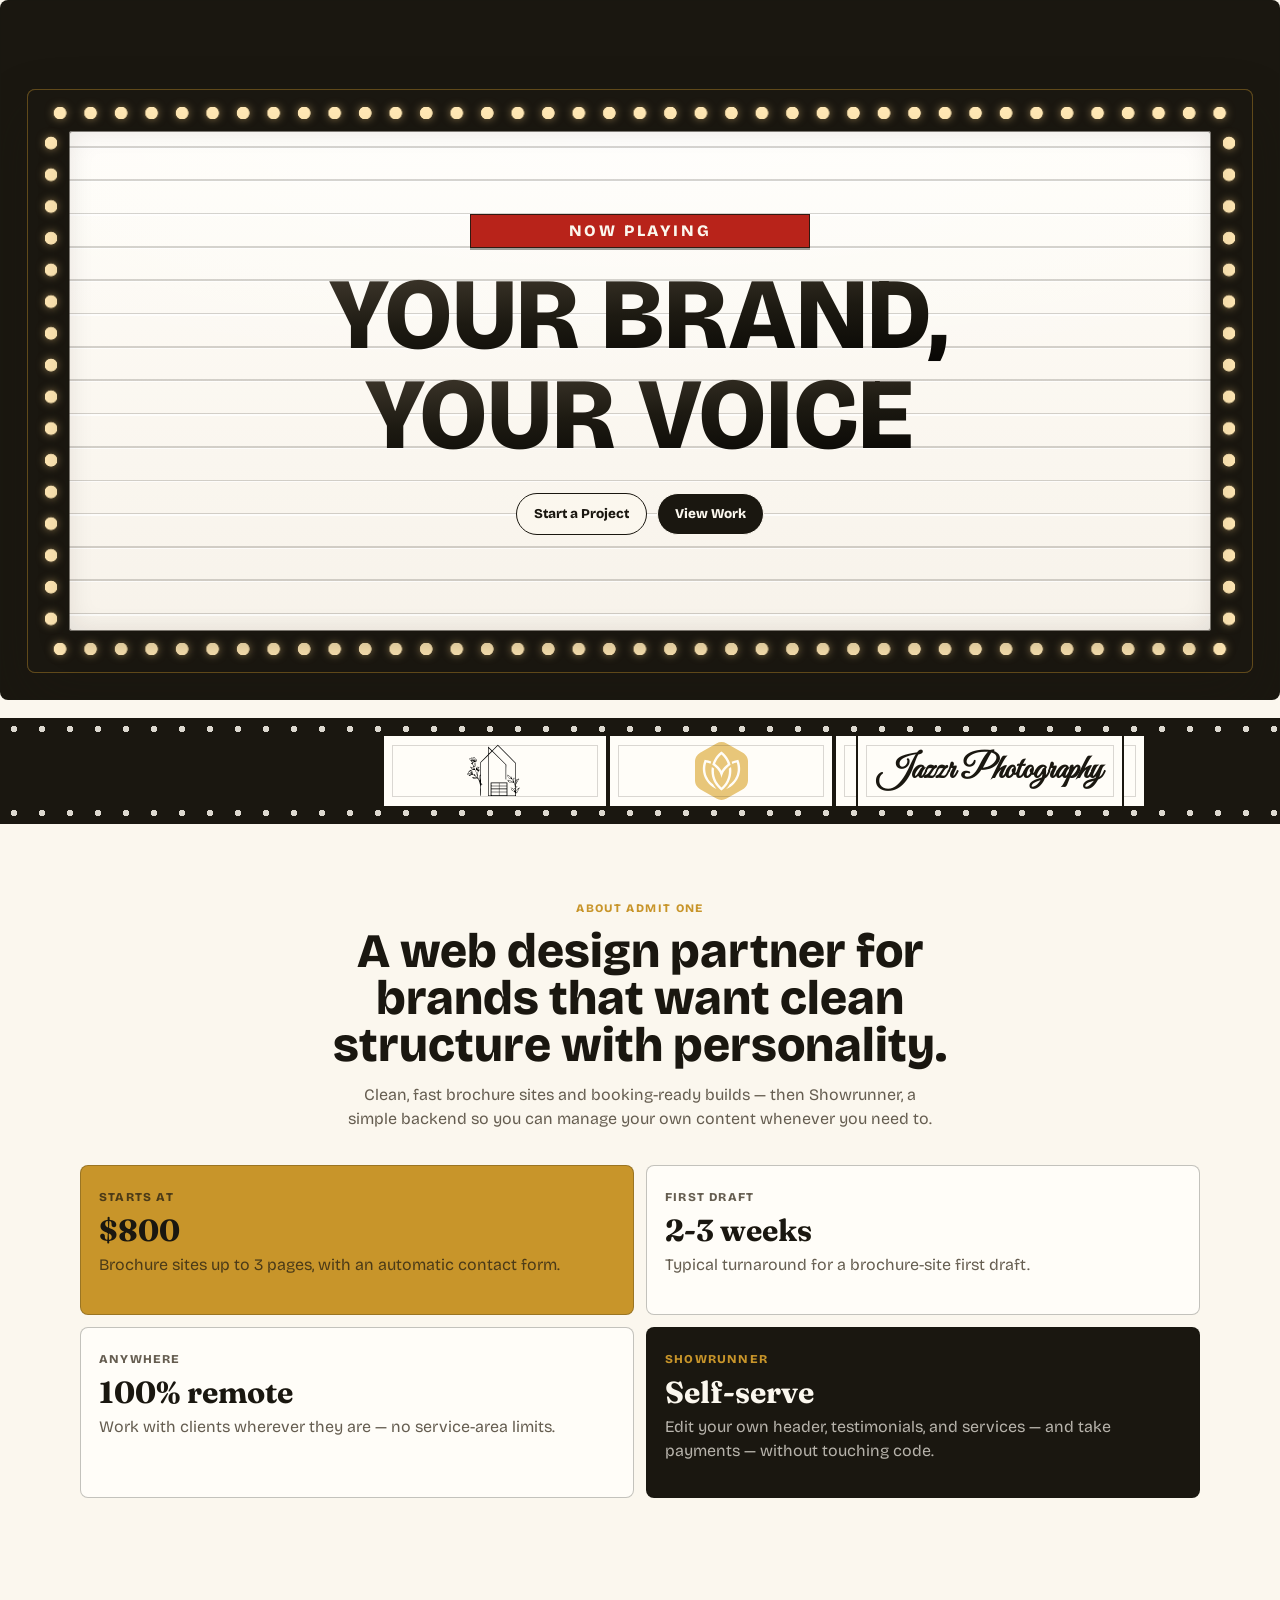
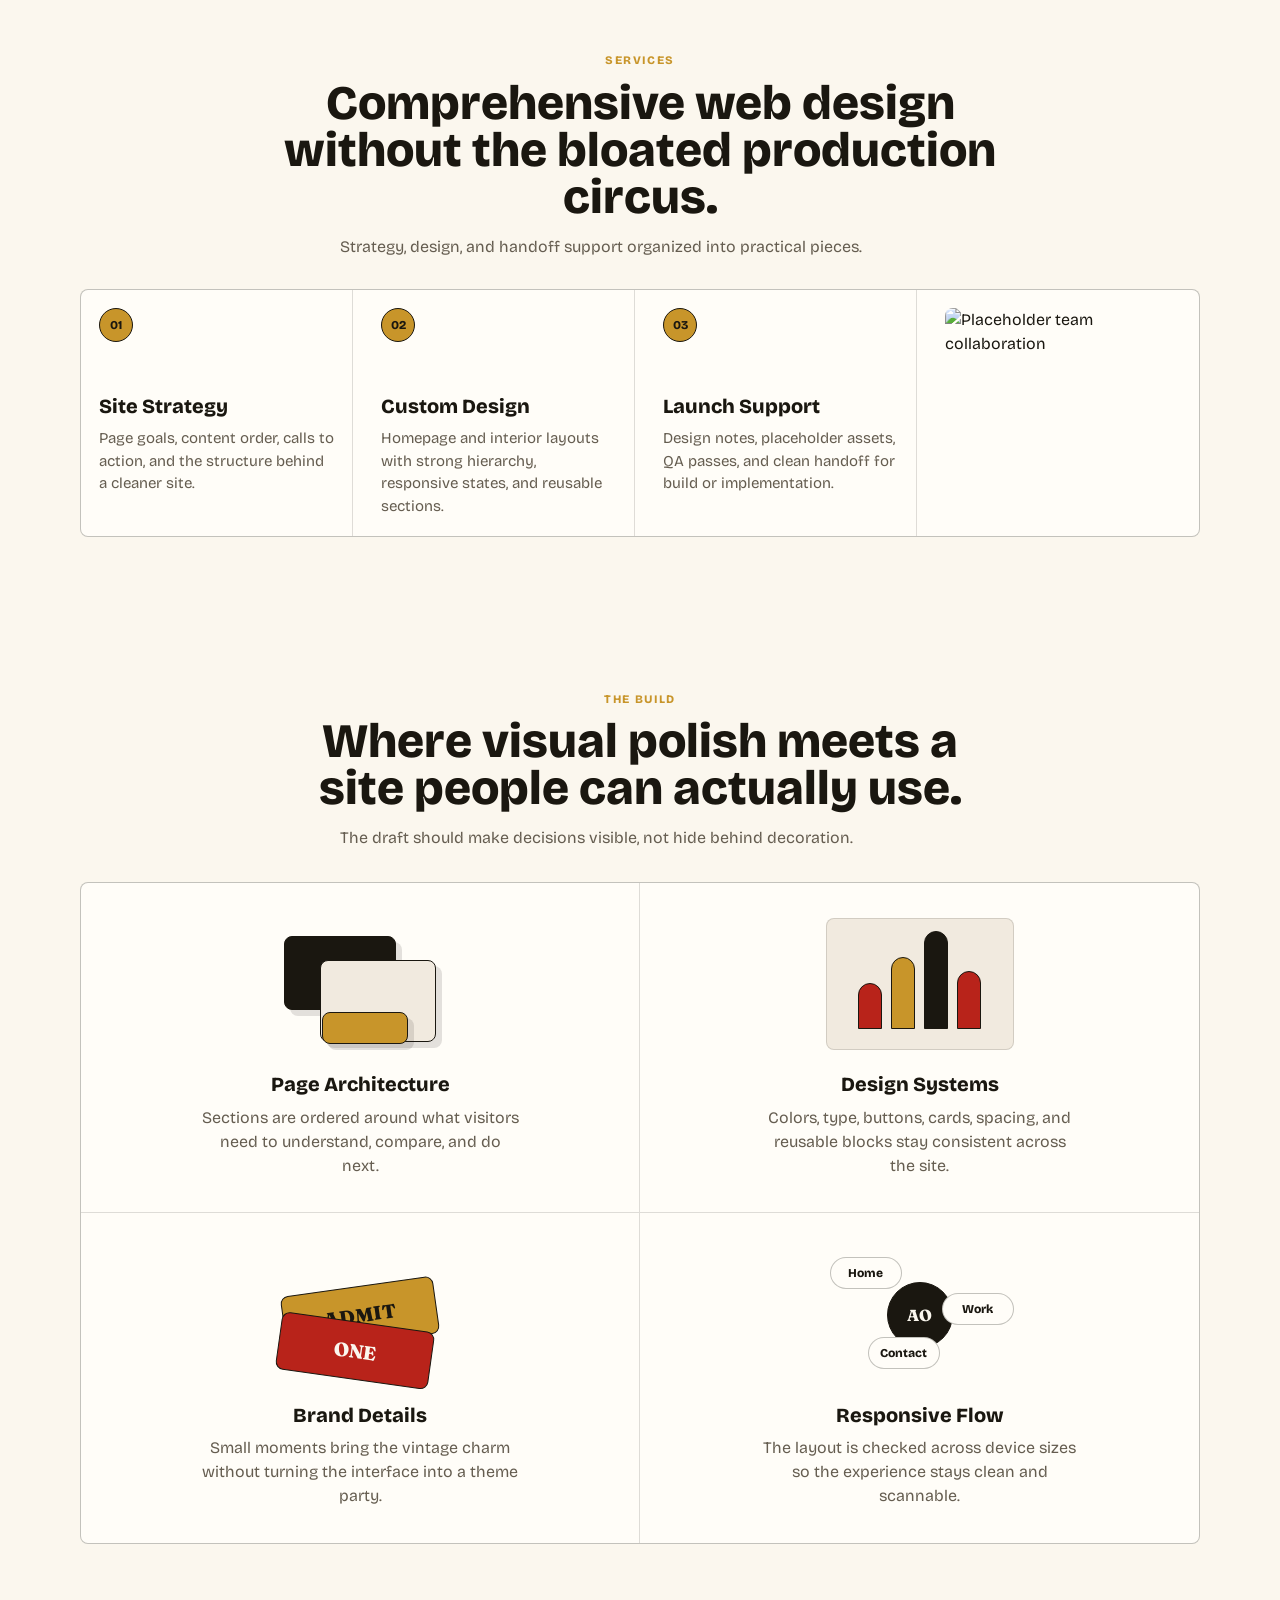
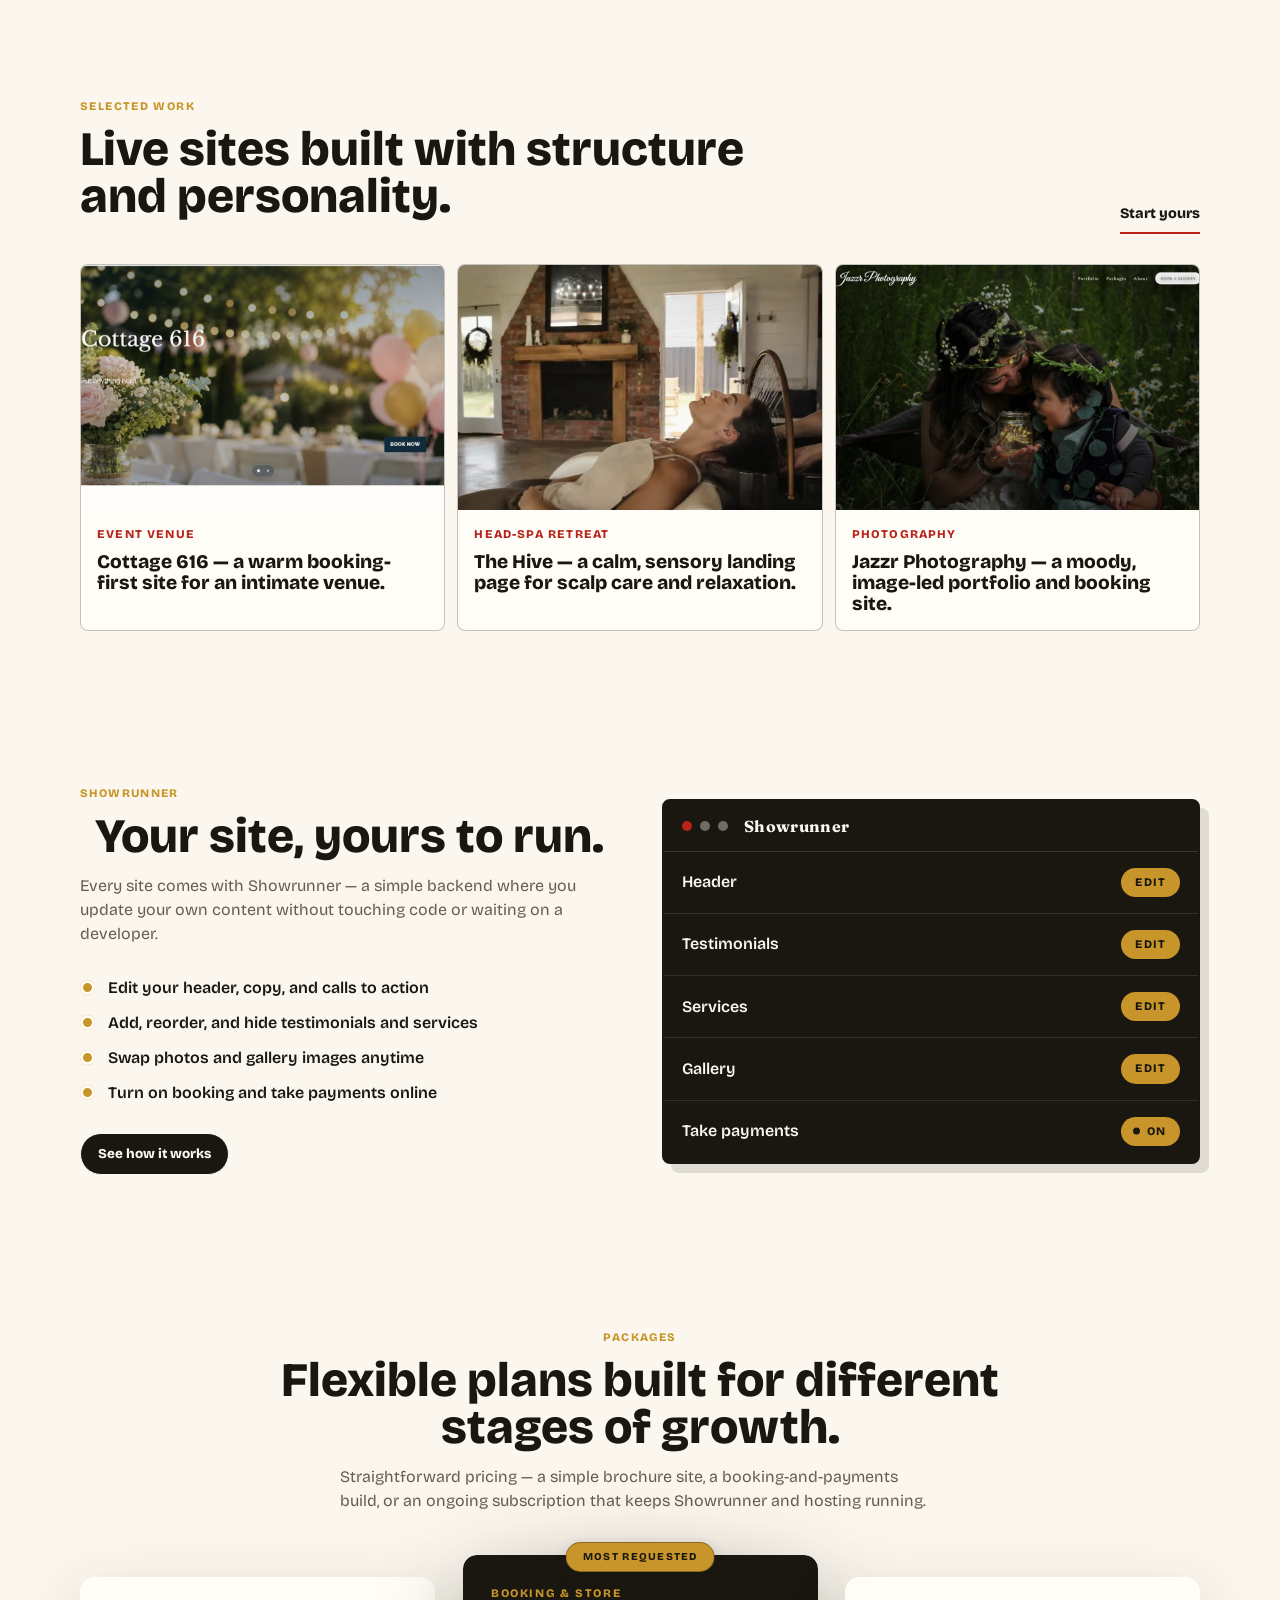
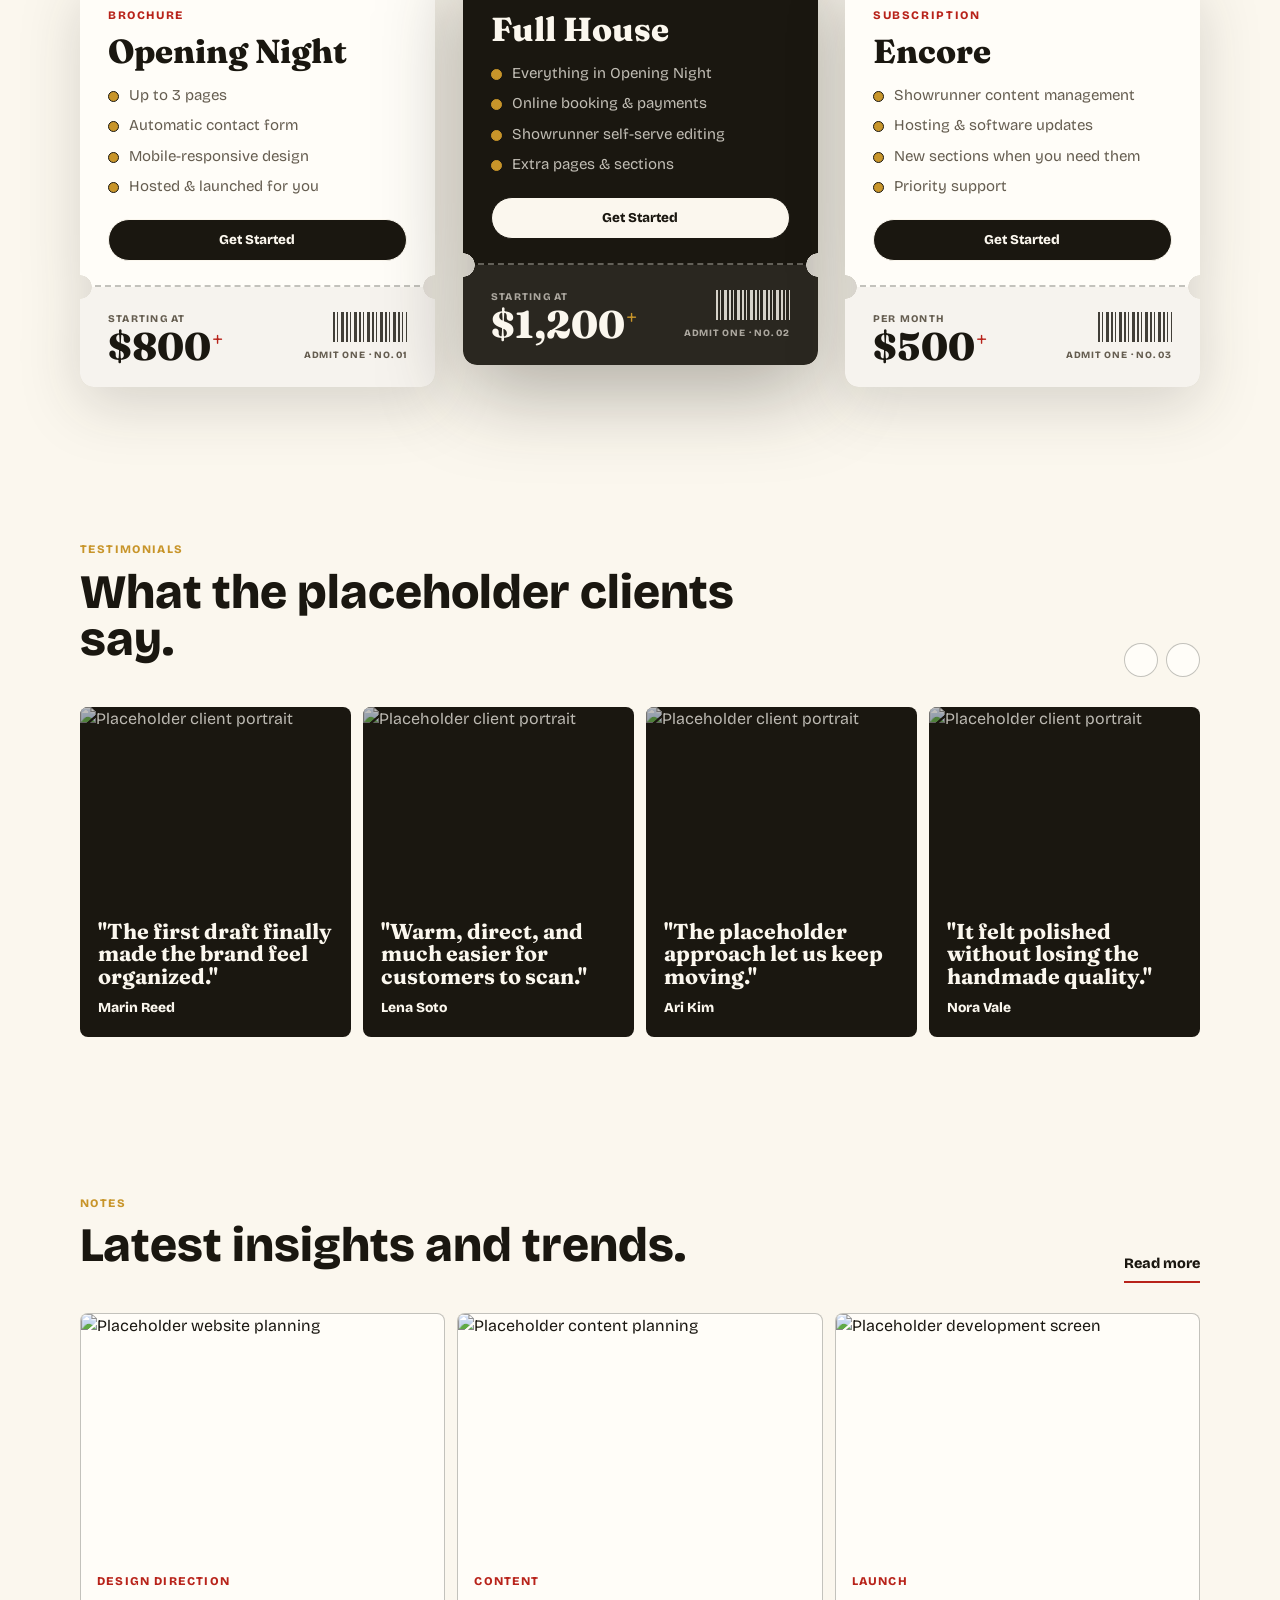
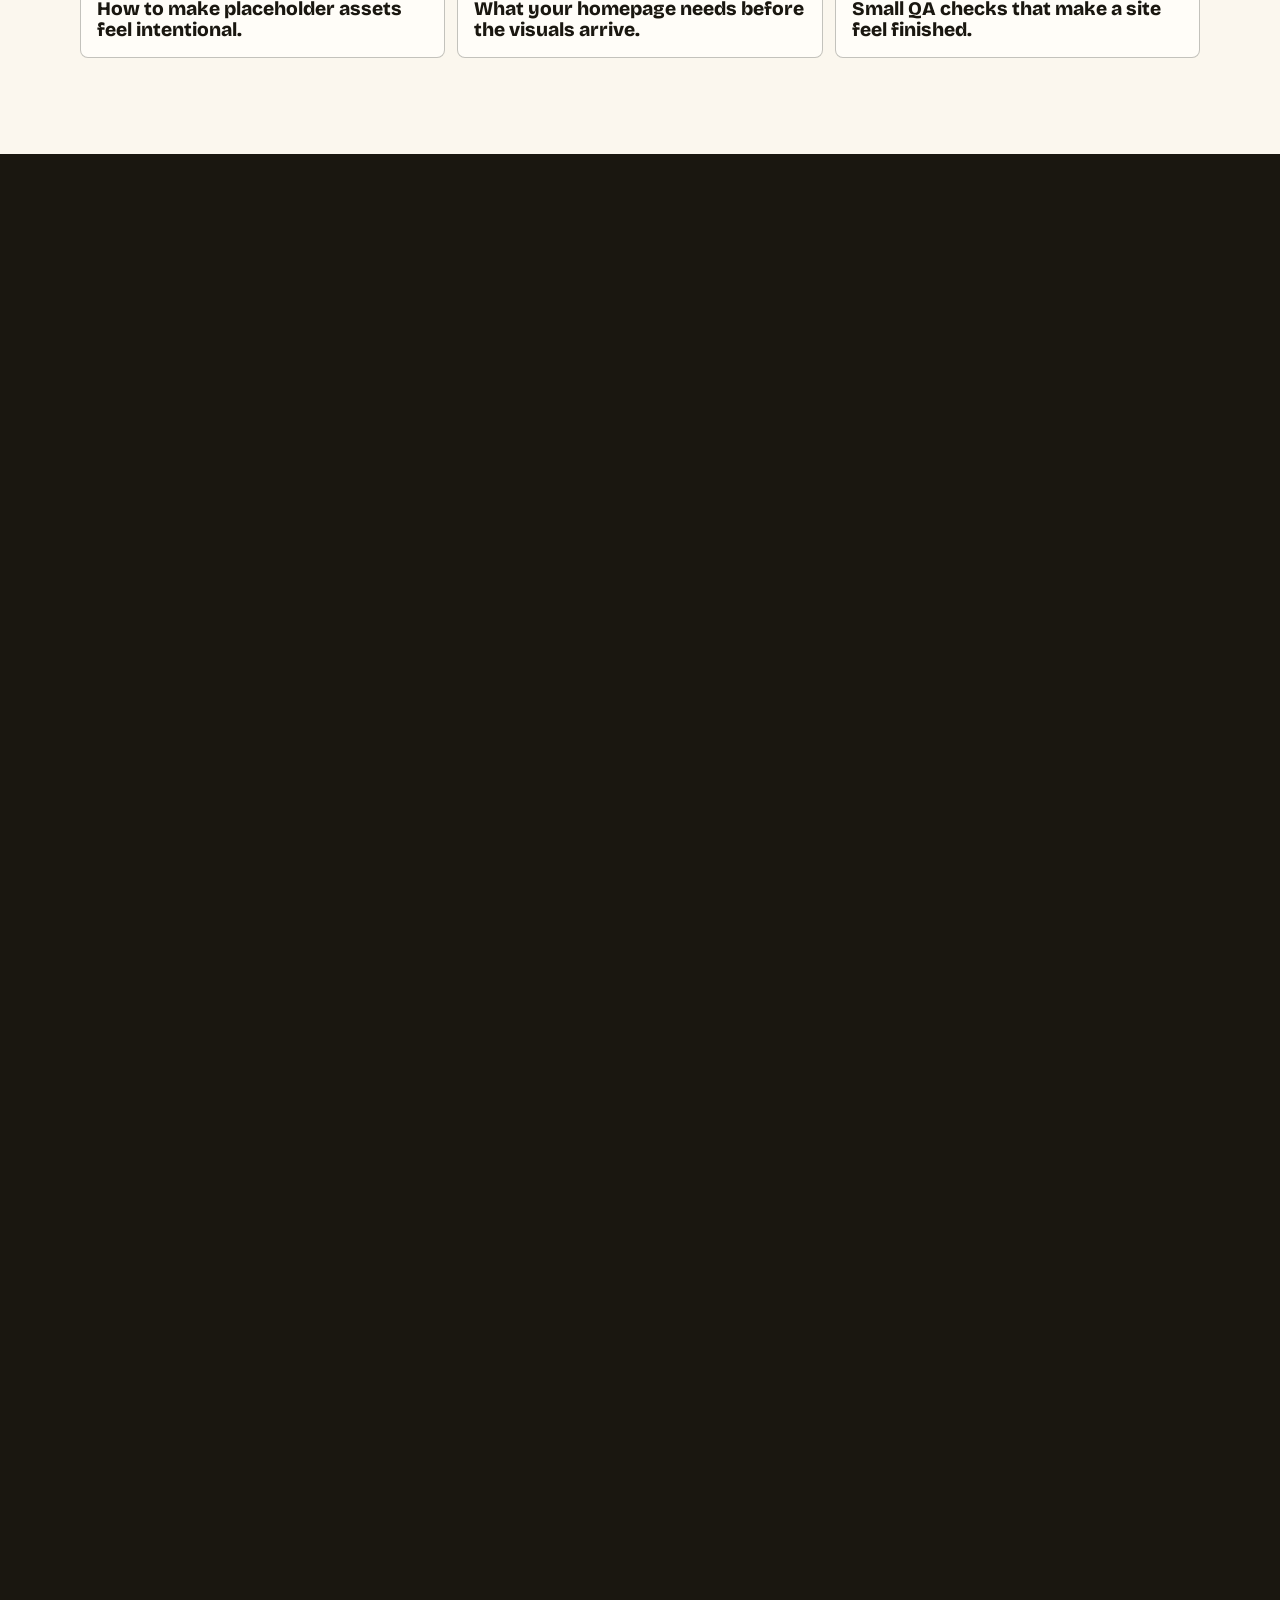
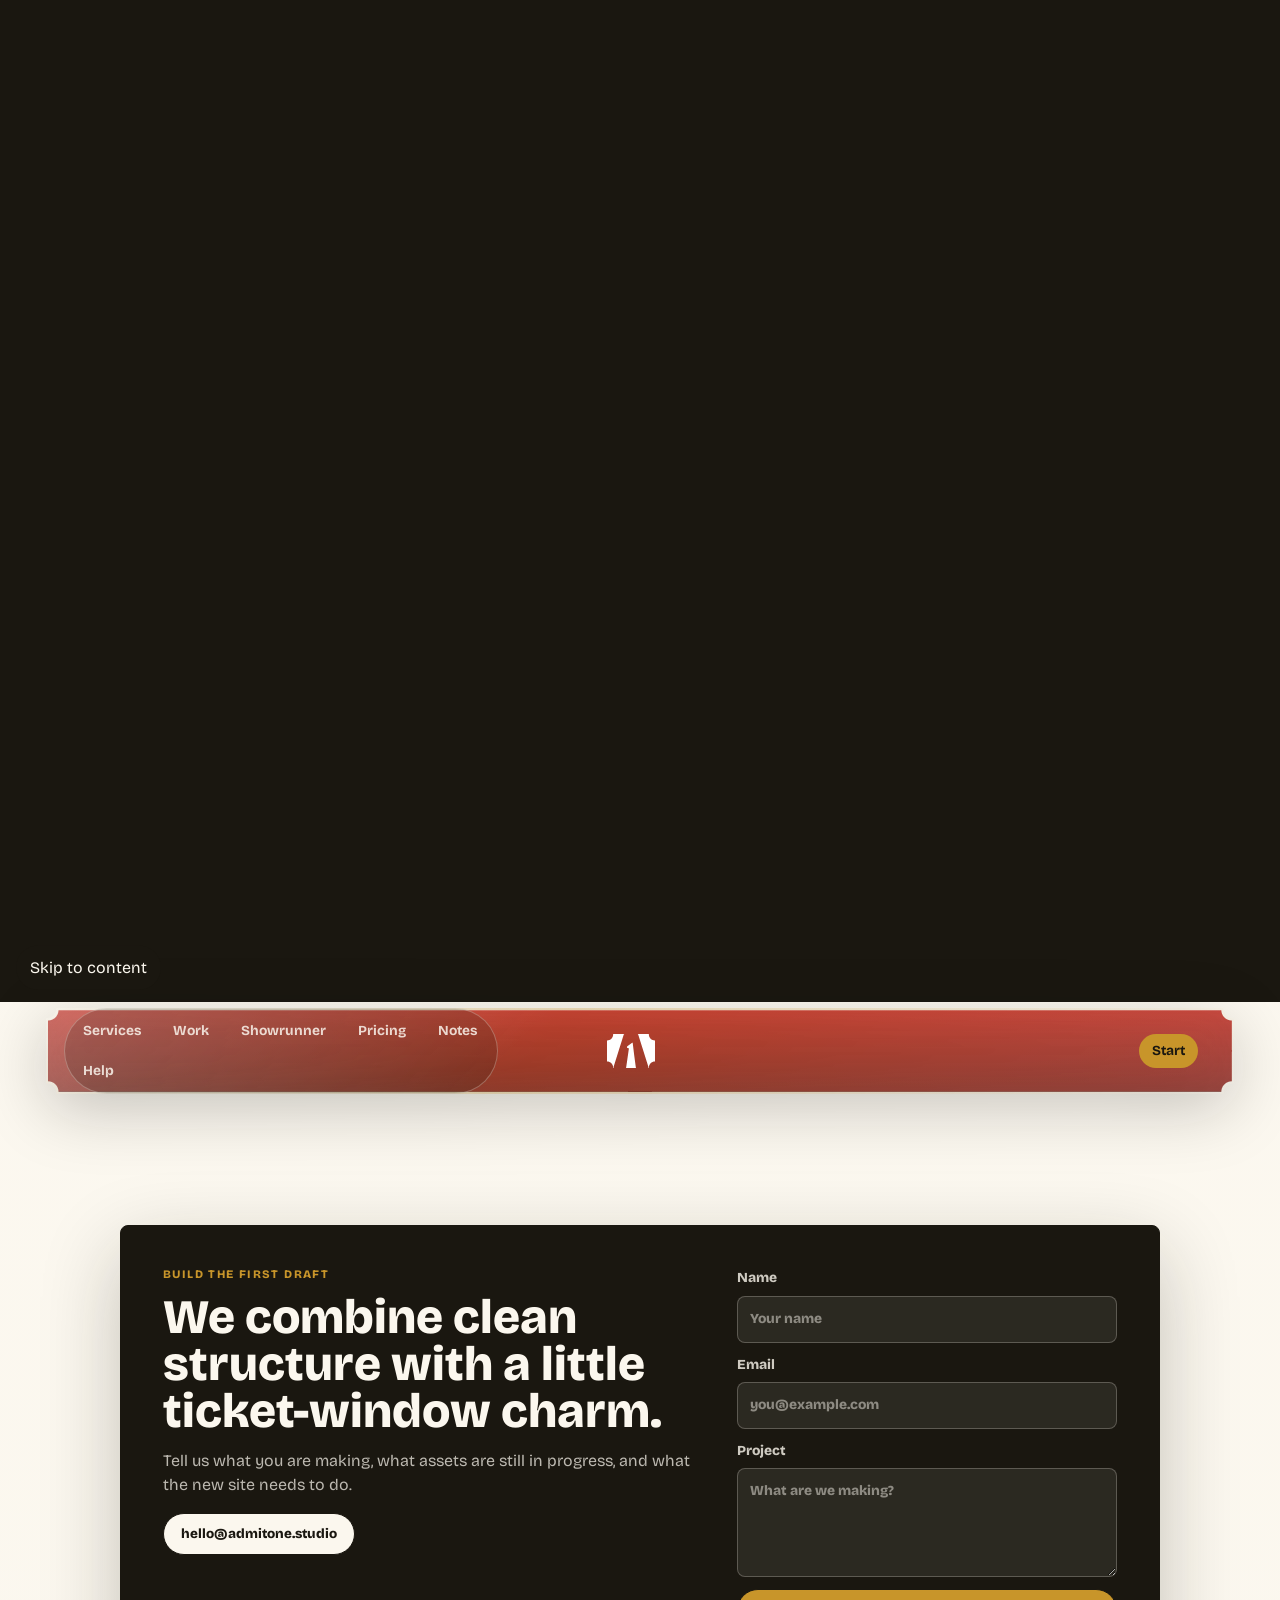
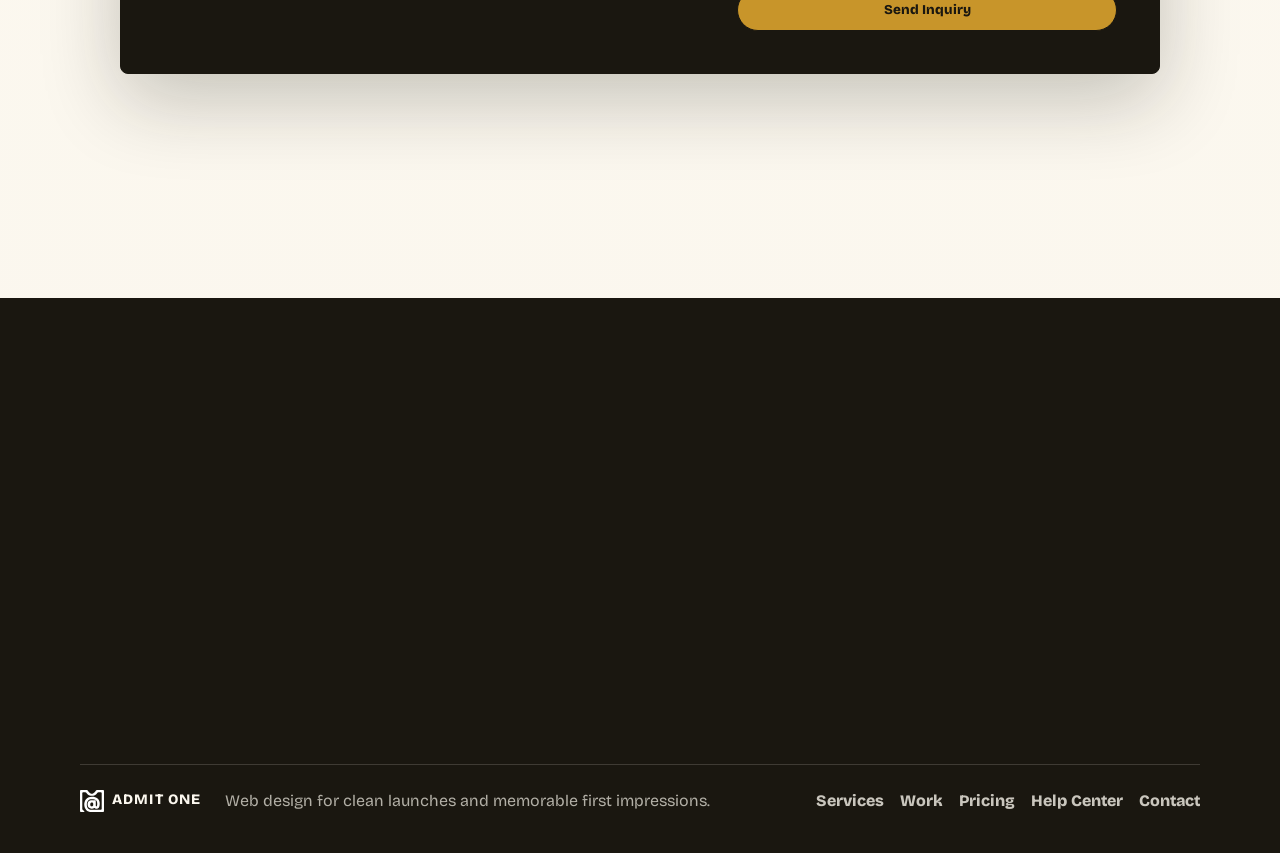
==== index.html @ b8c0029b "Replace placeholders with real client content and pricing - Film strip: swap 8 fake names for a stat" ====
<!doctype html>
<html lang="en">
  <head>
    <meta charset="utf-8" />
    <meta name="viewport" content="width=device-width, initial-scale=1" />
    <title>Admit One | Web Design Studio</title>
    <meta
      name="description"
      content="Admit One designs clean, modern websites with useful structure and a little vintage charm."
    />
    <link rel="icon" href="assets/logos/favicon.svg" type="image/svg+xml" />
    <link rel="preconnect" href="https://fonts.googleapis.com" />
    <link rel="preconnect" href="https://fonts.gstatic.com" crossorigin />
    <link
      href="https://fonts.googleapis.com/css2?family=Bricolage+Grotesque:opsz,wght@12..96,400..800&family=Fraunces:opsz,wght@9..144,500..800&family=Great+Vibes&display=swap"
      rel="stylesheet"
    />
    <link rel="stylesheet" href="css/tokens.css?v=marquee-bulbs" />
    <link rel="stylesheet" href="css/base.css" />
    <link rel="stylesheet" href="css/header.css" />
    <link rel="stylesheet" href="css/hero.css" />
    <link rel="stylesheet" href="css/content.css" />
    <link rel="stylesheet" href="css/pricing.css" />
    <link rel="stylesheet" href="css/showtime.css" />
    <link rel="stylesheet" href="css/footer.css" />
  </head>
  <body>
    <a class="skip-link" href="#main">Skip to content</a>

    <main id="main">
      <section class="hero-shell" id="top">
        <div class="hero-panel">
          <header class="site-header">
            <nav class="nav" aria-label="Primary navigation">
              <div class="nav-spacer" aria-hidden="true"></div>

              <a class="brand" href="#top" aria-label="Admit One home">
                <span class="brand-full">
                  <img src="assets/logos/logo-wordmark.svg" alt="" aria-hidden="true" />
                </span>
                <span class="brand-compact">
                  <img src="assets/logos/logo-icon.svg" alt="" aria-hidden="true" />
                </span>
              </a>

              <button class="menu-toggle" type="button" aria-expanded="false" aria-controls="nav-links" aria-label="Menu">
                <span class="menu-mark" aria-hidden="true">
                  <span class="menu-line"></span>
                  <span class="menu-line"></span>
                  <span class="menu-line"></span>
                  <span class="menu-close-word">Close</span>
                </span>
              </button>

              <div class="nav-links" id="nav-links">
                <div class="nav-primary-links">
                  <a href="#services">Services</a>
                  <a href="#work">Work</a>
                  <a href="#showrunner">Showrunner</a>
                  <a href="#pricing">Pricing</a>
                  <a href="#notes">Notes</a>
                  <a href="resources.html">Help</a>
                </div>
                <a class="nav-cta" href="#contact">Start</a>
              </div>
            </nav>
          </header>

          <div class="hero-marquee" aria-label="Now playing: Your brand, your voice">
            <div class="marquee-sign">
              <p class="marquee-kicker">Now Playing</p>
              <h1 class="marquee-headline">
                <span class="marquee-line"><span class="marquee-line-text">Your Brand,</span></span>
                <span class="marquee-line"><span class="marquee-line-text">Your Voice</span></span>
              </h1>
              <div class="hero-actions">
                <a class="button button-light" href="#contact">Start a Project</a>
                <a class="button button-dark" href="#work">View Work</a>
              </div>
            </div>
          </div>
        </div>
      </section>

      <section class="logo-rail logo-rail-static" aria-label="Now showing: clients we've designed for">
        <div class="logo-rail-track">
          <div class="logo-rail-set">
            <span class="logo-cell">
              <img class="client-logo" src="assets/logos/clients/cottage616.svg" alt="Cottage 616" />
            </span>
            <span class="logo-cell">
              <img class="client-logo client-logo--hive" src="assets/logos/clients/the-hive.svg" alt="The Hive at Cottage 616" />
            </span>
            <span class="logo-cell logo-cell--script">
              <span class="client-wordmark">Jazzr Photography</span>
            </span>
          </div>
        </div>
      </section>

      <section class="section intro">
        <p class="eyebrow centered">About Admit One</p>
        <h2>A web design partner for brands that want clean structure with personality.</h2>
        <p class="intro-text">
          Clean, fast brochure sites and booking-ready builds &mdash; then Showrunner, a simple backend so you can manage your own content whenever you need to.
        </p>

        <div class="stat-grid">
          <article class="stat-card gold-stat">
            <span class="stat-label">Starts at</span>
            <strong>$800</strong>
            <p>Brochure sites up to 3 pages, with an automatic contact form.</p>
          </article>
          <article class="stat-card">
            <span class="stat-label">First draft</span>
            <strong>2-3 weeks</strong>
            <p>Typical turnaround for a brochure-site first draft.</p>
          </article>
          <article class="stat-card">
            <span class="stat-label">Anywhere</span>
            <strong>100% remote</strong>
            <p>Work with clients wherever they are &mdash; no service-area limits.</p>
          </article>
          <article class="stat-card dark-stat">
            <span class="stat-label">Showrunner</span>
            <strong>Self-serve</strong>
            <p>Edit your own header, testimonials, and services &mdash; and take payments &mdash; without touching code.</p>
          </article>
        </div>
      </section>

      <section class="section services" id="services">
        <p class="eyebrow centered">Services</p>
        <h2>Comprehensive web design without the bloated production circus.</h2>
        <p class="section-intro">
          Strategy, design, and handoff support organized into practical pieces.
        </p>

        <div class="service-row">
          <article>
            <span class="icon-dot">01</span>
            <h3>Site Strategy</h3>
            <p>Page goals, content order, calls to action, and the structure behind a cleaner site.</p>
          </article>
          <article>
            <span class="icon-dot">02</span>
            <h3>Custom Design</h3>
            <p>Homepage and interior layouts with strong hierarchy, responsive states, and reusable sections.</p>
          </article>
          <article>
            <span class="icon-dot">03</span>
            <h3>Launch Support</h3>
            <p>Design notes, placeholder assets, QA passes, and clean handoff for build or implementation.</p>
          </article>
          <article class="service-photo">
            <img src="https://picsum.photos/seed/admit-one-team/520/360" alt="Placeholder team collaboration" />
          </article>
        </div>
      </section>

      <section class="section feature-section">
        <p class="eyebrow centered">The Build</p>
        <h2>Where visual polish meets a site people can actually use.</h2>
        <p class="section-intro">
          The draft should make decisions visible, not hide behind decoration.
        </p>

        <div class="feature-grid">
          <article>
            <div class="feature-visual browser-stack">
              <span></span>
              <span></span>
              <span></span>
            </div>
            <h3>Page Architecture</h3>
            <p>Sections are ordered around what visitors need to understand, compare, and do next.</p>
          </article>
          <article>
            <div class="feature-visual chart-stack">
              <span></span>
              <span></span>
              <span></span>
              <span></span>
            </div>
            <h3>Design Systems</h3>
            <p>Colors, type, buttons, cards, spacing, and reusable blocks stay consistent across the site.</p>
          </article>
          <article>
            <div class="feature-visual ticket-stack">
              <span>ADMIT</span>
              <span>ONE</span>
            </div>
            <h3>Brand Details</h3>
            <p>Small moments bring the vintage charm without turning the interface into a theme party.</p>
          </article>
          <article>
            <div class="feature-visual map-stack">
              <span>Home</span>
              <span>Work</span>
              <span>Contact</span>
            </div>
            <h3>Responsive Flow</h3>
            <p>The layout is checked across device sizes so the experience stays clean and scannable.</p>
          </article>
        </div>
      </section>

      <section class="section work" id="work">
        <div class="section-heading">
          <div>
            <p class="eyebrow">Selected Work</p>
            <h2>Live sites built with structure and personality.</h2>
          </div>
          <a class="small-link" href="#contact">Start yours</a>
        </div>

        <div class="work-grid">
          <article>
            <a class="work-link" href="https://www.cottage616.com/" target="_blank" rel="noopener">
              <img src="assets/work/cottage616.jpg" alt="Cottage 616 event venue website homepage" />
              <div>
                <p>Event Venue</p>
                <h3>Cottage 616 — a warm booking-first site for an intimate venue.</h3>
              </div>
            </a>
          </article>
          <article>
            <a class="work-link" href="https://www.cottage616.com/the-hive.html" target="_blank" rel="noopener">
              <img src="assets/work/the-hive.jpg" alt="The Hive head-spa retreat website" />
              <div>
                <p>Head-Spa Retreat</p>
                <h3>The Hive — a calm, sensory landing page for scalp care and relaxation.</h3>
              </div>
            </a>
          </article>
          <article>
            <a class="work-link" href="https://xarindar.com/jazz/" target="_blank" rel="noopener">
              <img src="assets/work/jazzr.jpg" alt="Jazzr Photography portfolio website" />
              <div>
                <p>Photography</p>
                <h3>Jazzr Photography — a moody, image-led portfolio and booking site.</h3>
              </div>
            </a>
          </article>
        </div>
      </section>

      <section class="section showrunner" id="showrunner">
        <div class="showrunner-grid">
          <div class="showrunner-copy">
            <p class="eyebrow">Showrunner</p>
            <h2>Your site, yours to run.</h2>
            <p class="section-intro">
              Every site comes with Showrunner &mdash; a simple backend where you update your own content without touching code or waiting on a developer.
            </p>
            <ul class="showrunner-points">
              <li>Edit your header, copy, and calls to action</li>
              <li>Add, reorder, and hide testimonials and services</li>
              <li>Swap photos and gallery images anytime</li>
              <li>Turn on booking and take payments online</li>
            </ul>
            <a href="#contact" class="button button-dark">See how it works</a>
          </div>
          <div class="showrunner-panel" aria-hidden="true">
            <div class="panel-bar">
              <span class="panel-dot"></span><span class="panel-dot"></span><span class="panel-dot"></span>
              <span class="panel-title">Showrunner</span>
            </div>
            <div class="panel-row"><span>Header</span><span class="panel-edit">Edit</span></div>
            <div class="panel-row"><span>Testimonials</span><span class="panel-edit">Edit</span></div>
            <div class="panel-row"><span>Services</span><span class="panel-edit">Edit</span></div>
            <div class="panel-row"><span>Gallery</span><span class="panel-edit">Edit</span></div>
            <div class="panel-row"><span>Take payments</span><span class="panel-toggle">On</span></div>
          </div>
        </div>
      </section>

      <section class="section pricing" id="pricing">
        <p class="eyebrow centered">Packages</p>
        <h2>Flexible plans built for different stages of growth.</h2>
        <p class="section-intro">
          Straightforward pricing &mdash; a simple brochure site, a booking-and-payments build, or an ongoing subscription that keeps Showrunner and hosting running.
        </p>

        <div class="pricing-grid">
          <article class="tier-ticket" style="--reveal-delay: 0ms">
            <div class="ticket-inner">
              <div class="ticket-body">
                <p class="ticket-tier">Brochure</p>
                <h3>Opening Night</h3>
                <ul>
                  <li>Up to 3 pages</li>
                  <li>Automatic contact form</li>
                  <li>Mobile-responsive design</li>
                  <li>Hosted &amp; launched for you</li>
                </ul>
                <a href="#contact" class="button button-dark">Get Started</a>
              </div>
              <div class="ticket-stub">
                <div class="ticket-price">
                  <span class="ticket-price-label">Starting at</span>
                  <strong>$800<span>+</span></strong>
                </div>
                <div class="ticket-mark">
                  <span class="ticket-barcode" aria-hidden="true"></span>
                  <span class="ticket-serial">Admit One &middot; No. 01</span>
                </div>
              </div>
            </div>
          </article>

          <article class="tier-ticket featured-price" style="--reveal-delay: 120ms">
            <span class="ticket-flag">Most Requested</span>
            <div class="ticket-inner">
              <div class="ticket-body">
                <p class="ticket-tier">Booking &amp; Store</p>
                <h3>Full House</h3>
                <ul>
                  <li>Everything in Opening Night</li>
                  <li>Online booking &amp; payments</li>
                  <li>Showrunner self-serve editing</li>
                  <li>Extra pages &amp; sections</li>
                </ul>
                <a href="#contact" class="button button-light">Get Started</a>
              </div>
              <div class="ticket-stub">
                <div class="ticket-price">
                  <span class="ticket-price-label">Starting at</span>
                  <strong>$1,200<span>+</span></strong>
                </div>
                <div class="ticket-mark">
                  <span class="ticket-barcode" aria-hidden="true"></span>
                  <span class="ticket-serial">Admit One &middot; No. 02</span>
                </div>
              </div>
            </div>
          </article>

          <article class="tier-ticket" style="--reveal-delay: 240ms">
            <div class="ticket-inner">
              <div class="ticket-body">
                <p class="ticket-tier">Subscription</p>
                <h3>Encore</h3>
                <ul>
                  <li>Showrunner content management</li>
                  <li>Hosting &amp; software updates</li>
                  <li>New sections when you need them</li>
                  <li>Priority support</li>
                </ul>
                <a href="#contact" class="button button-dark">Get Started</a>
              </div>
              <div class="ticket-stub">
                <div class="ticket-price">
                  <span class="ticket-price-label">Per month</span>
                  <strong>$500<span>+</span></strong>
                </div>
                <div class="ticket-mark">
                  <span class="ticket-barcode" aria-hidden="true"></span>
                  <span class="ticket-serial">Admit One &middot; No. 03</span>
                </div>
              </div>
            </div>
          </article>
        </div>
      </section>

      <section class="section testimonials">
        <div class="section-heading">
          <div>
            <p class="eyebrow">Testimonials</p>
            <h2>What the placeholder clients say.</h2>
          </div>
          <div class="mini-controls" aria-hidden="true"><span></span><span></span></div>
        </div>

        <div class="testimonial-row">
          <figure>
            <img src="https://picsum.photos/seed/admit-one-client-a/360/360" alt="Placeholder client portrait" />
            <blockquote>"The first draft finally made the brand feel organized."</blockquote>
            <figcaption>Marin Reed</figcaption>
          </figure>
          <figure>
            <img src="https://picsum.photos/seed/admit-one-client-b/360/360" alt="Placeholder client portrait" />
            <blockquote>"Warm, direct, and much easier for customers to scan."</blockquote>
            <figcaption>Lena Soto</figcaption>
          </figure>
          <figure>
            <img src="https://picsum.photos/seed/admit-one-client-c/360/360" alt="Placeholder client portrait" />
            <blockquote>"The placeholder approach let us keep moving."</blockquote>
            <figcaption>Ari Kim</figcaption>
          </figure>
          <figure>
            <img src="https://picsum.photos/seed/admit-one-client-d/360/360" alt="Placeholder client portrait" />
            <blockquote>"It felt polished without losing the handmade quality."</blockquote>
            <figcaption>Nora Vale</figcaption>
          </figure>
        </div>
      </section>

      <section class="section notes" id="notes">
        <div class="section-heading">
          <div>
            <p class="eyebrow">Notes</p>
            <h2>Latest insights and trends.</h2>
          </div>
          <a class="small-link" href="#contact">Read more</a>
        </div>

        <div class="notes-grid">
          <article>
            <img src="https://picsum.photos/seed/admit-one-note-a/520/360" alt="Placeholder website planning" />
            <p>Design Direction</p>
            <h3>How to make placeholder assets feel intentional.</h3>
          </article>
          <article>
            <img src="https://picsum.photos/seed/admit-one-note-b/520/360" alt="Placeholder content planning" />
            <p>Content</p>
            <h3>What your homepage needs before the visuals arrive.</h3>
          </article>
          <article>
            <img src="https://picsum.photos/seed/admit-one-note-c/520/360" alt="Placeholder development screen" />
            <p>Launch</p>
            <h3>Small QA checks that make a site feel finished.</h3>
          </article>
        </div>
      </section>

      <section class="showtime-reveal" id="contact" aria-labelledby="showtime-title">
        <div class="showtime-sticky">
          <div class="showtime-layer showtime-layer-dark">
            <div class="showtime-copy">
              <p class="eyebrow">Final cue</p>
              <h2 id="showtime-title">Ready for showtime?</h2>
              <a class="button button-light" href="#contact">Start the Project</a>
            </div>
          </div>
          <div class="showtime-layer showtime-layer-light" aria-hidden="true">
            <div class="showtime-curtain-panel showtime-curtain-left"></div>
            <div class="showtime-curtain-panel showtime-curtain-right"></div>
            <div class="showtime-copy">
              <p class="eyebrow">Final cue</p>
              <h2>Ready for showtime?</h2>
              <span class="button button-dark">Start the Project</span>
            </div>
          </div>

          <div class="showtime-form-panel">
            <div class="contact-banner">
              <div class="contact-copy">
                <p class="eyebrow">Build the first draft</p>
                <h2>We combine clean structure with a little ticket-window charm.</h2>
                <p>
                  Tell us what you are making, what assets are still in progress, and what the new site needs to do.
                </p>
                <a href="mailto:hello@admitone.studio" class="button button-light">hello@admitone.studio</a>
              </div>
              <form class="contact-form" action="#" method="post">
                <label>
                  Name
                  <input type="text" name="name" autocomplete="name" placeholder="Your name" />
                </label>
                <label>
                  Email
                  <input type="email" name="email" autocomplete="email" placeholder="you@example.com" />
                </label>
                <label>
                  Project
                  <textarea name="message" rows="4" placeholder="What are we making?"></textarea>
                </label>
                <button class="button button-gold" type="submit">Send Inquiry</button>
              </form>
            </div>
          </div>
        </div>
      </section>
    </main>

    <footer class="footer">
      <div class="footer-inner">
        <a class="brand" href="#top" aria-label="Admit One home">
          <span class="brand-mark">
            <img src="assets/logos/logo-footer.svg" alt="" aria-hidden="true" />
          </span>
          <span class="brand-name">Admit One</span>
        </a>
        <p>Web design for clean launches and memorable first impressions.</p>
        <nav aria-label="Footer navigation">
          <a href="#services">Services</a>
          <a href="#work">Work</a>
          <a href="#pricing">Pricing</a>
          <a href="resources.html">Help Center</a>
          <a href="#contact">Contact</a>
        </nav>
      </div>
    </footer>

    <script src="js/main.js?v=menu-morph"></script>
  </body>
</html>
---- css/tokens.css ----
/* Design tokens — colors, type, and shared primitives. */
:root {
  --black: #1a1710;
  --red: #b8231a;
  --gold: #c8952a;
  --warm: #fbf7ee;
  --paper: #fffdf8;
  --paper-2: #f1eadf;
  --muted: #655d50;
  --line: rgba(26, 23, 16, 0.14);
  --line-strong: rgba(26, 23, 16, 0.26);
  --shadow: 0 18px 44px rgba(26, 23, 16, 0.14);
  --radius: 8px;
  --marquee-bulb-lit: #ffe7b4;
  --marquee-bulb-hot: #fff8dc;
  --marquee-bulb-lit-soft: rgba(255, 231, 180, 0.82);
  --marquee-bulb-clear: rgba(255, 231, 180, 0);
  --marquee-bulb-glow: rgba(255, 213, 138, 0.7);
  --marquee-bulb-glow-soft: rgba(255, 213, 138, 0.5);
  --marquee-bulb-off-highlight: rgba(251, 247, 238, 0.42);
  --marquee-bulb-off-core: rgba(251, 247, 238, 0.2);
  --marquee-bulb-off-ring: rgba(251, 247, 238, 0.08);
  --marquee-bulb-off: radial-gradient(
      circle at 38% 34%,
      var(--marquee-bulb-off-highlight) 0 2px,
      transparent 2.4px
    ),
    radial-gradient(
      circle,
      var(--marquee-bulb-off-core) 0 4px,
      var(--marquee-bulb-off-ring) 4.4px 6px,
      transparent 6.5px
    );
  --marquee-bulb-on: radial-gradient(
      circle at 38% 34%,
      var(--marquee-bulb-hot) 0 2.2px,
      transparent 2.7px
    ),
    radial-gradient(
      circle,
      var(--marquee-bulb-lit) 0 5px,
      var(--marquee-bulb-lit-soft) 5.4px 6.4px,
      transparent 7px
    );
  --marquee-bulb-off-shadow:
    inset 0 0 0 1px var(--marquee-bulb-off-core),
    0 0 0 1px rgba(26, 23, 16, 0.55);
  --marquee-bulb-on-shadow:
    inset 0 0 0 1px rgba(255, 255, 255, 0.3),
    0 0 5px var(--marquee-bulb-glow),
    0 0 14px rgba(200, 149, 42, 0.62);
  --sans: "Bricolage Grotesque", "Trebuchet MS", Arial, sans-serif;
  --serif: "Fraunces", Georgia, serif;
}
---- css/base.css ----
/* Reset, base elements, typography defaults, layout containers, buttons. */

* {
  box-sizing: border-box;
}

html {
  scroll-behavior: smooth;
  overflow-x: clip;
}

body {
  margin: 0;
  background: var(--warm);
  color: var(--black);
  font-family: var(--sans);
  font-size: 16px;
  line-height: 1.5;
  letter-spacing: 0;
  overflow-x: clip;
}

body.menu-open {
  overflow: hidden;
}

img {
  display: block;
  width: 100%;
  height: auto;
}

a {
  color: inherit;
  text-decoration: none;
}

button,
input,
textarea {
  font: inherit;
  letter-spacing: 0;
}

button {
  border: 0;
}

/* Accessibility */
.skip-link {
  position: fixed;
  left: 16px;
  top: 16px;
  z-index: 100;
  transform: translateY(-160%);
  background: var(--black);
  color: var(--warm);
  padding: 10px 14px;
  border-radius: 999px;
}

.skip-link:focus {
  transform: translateY(0);
}

.sr-only {
  position: absolute;
  width: 1px;
  height: 1px;
  overflow: hidden;
  clip: rect(0, 0, 0, 0);
  white-space: nowrap;
}

/* Layout containers */
.section,
.footer-inner {
  width: min(1120px, calc(100% - 32px));
  margin-inline: auto;
}

.section {
  padding: 78px 0;
}

/* Typography */
.eyebrow {
  margin: 0 0 12px;
  color: var(--gold);
  font-size: 0.72rem;
  font-weight: 800;
  line-height: 1.2;
  text-transform: uppercase;
  letter-spacing: 0.12em;
}

.eyebrow.centered {
  text-align: center;
}

h1,
h2,
h3,
p {
  margin-top: 0;
}

h1 {
  margin: 0 auto 16px;
  max-width: 760px;
  font-size: 4.75rem;
  font-weight: 800;
  line-height: 0.9;
}

h2 {
  max-width: 720px;
  margin: 0 auto 14px;
  font-size: 3rem;
  font-weight: 800;
  line-height: 0.98;
  text-align: center;
}

h3 {
  margin-bottom: 10px;
  font-size: 1.25rem;
  font-weight: 800;
  line-height: 1.08;
}

.small-link {
  min-height: 38px;
  display: inline-flex;
  align-items: center;
  border-bottom: 2px solid var(--red);
  color: var(--black);
  font-size: 0.9rem;
  font-weight: 800;
}

/* Buttons */
.hero-actions {
  display: flex;
  flex-wrap: wrap;
  justify-content: center;
  gap: 10px;
}

.button {
  min-height: 42px;
  display: inline-flex;
  align-items: center;
  justify-content: center;
  border-radius: 999px;
  padding: 0 17px;
  border: 1px solid currentColor;
  font-size: 0.84rem;
  font-weight: 800;
  cursor: pointer;
  transition: transform 150ms ease, background-color 150ms ease, color 150ms ease;
}

.button:hover,
.button:focus-visible {
  transform: translateY(-2px);
  outline: 0;
}

.button-light {
  background: var(--warm);
  color: var(--black);
}

.button-light:hover,
.button-light:focus-visible {
  background: var(--gold);
}

.button-dark {
  background: var(--black);
  color: var(--warm);
}

.button-dark:hover,
.button-dark:focus-visible {
  background: var(--gold);
  color: var(--black);
}

.button-gold {
  background: var(--gold);
  color: var(--black);
}

@media (max-width: 980px) {
  h1 {
    font-size: 3.8rem;
  }

  h2 {
    font-size: 2.5rem;
  }
}

@media (max-width: 760px) {
  .section,
  .footer-inner {
    width: min(100% - 24px, 1120px);
  }

  h1 {
    font-size: 3.1rem;
  }

  h2 {
    font-size: 2.15rem;
  }

  .hero-actions {
    width: 100%;
  }

  .hero-actions .button {
    min-width: 126px;
  }

  .section {
    padding: 56px 0;
  }
}

@media (max-width: 520px) {
  .section,
  .footer-inner {
    width: min(100% - 16px, 1120px);
  }

  .hero-actions {
    gap: 8px;
  }

  .hero-actions .button {
    min-width: 116px;
    min-height: 38px;
    padding-inline: 13px;
    font-size: 0.78rem;
  }
}

@media (max-width: 430px) {
  h1 {
    font-size: 2.65rem;
  }

  h2 {
    font-size: 1.9rem;
  }
}
---- css/header.css ----
/* Site header: sticky nav, animated brand lockup, mobile menu. */

.site-header {
  position: relative;
  z-index: 10;
  transition:
    transform 180ms ease,
    background-color 180ms ease,
    box-shadow 180ms ease,
    border-color 180ms ease;
}

.site-header.is-scrolled {
  position: fixed;
  top: 0;
  left: 0;
  right: 0;
  z-index: 40;
}

.site-header.is-scrolled .nav {
  --ticket-corner: 10px;
  min-height: 62px;
  margin-top: 8px;
  margin-bottom: 8px;
  padding: 0 18px;
  border: 0;
  background: transparent;
  filter: drop-shadow(0 16px 32px rgba(7, 8, 9, 0.24));
  isolation: isolate;
}

.nav {
  min-height: 74px;
  display: grid;
  grid-template-columns: minmax(0, 1fr) auto minmax(0, 1fr);
  align-items: center;
  gap: 18px;
  width: calc(100% - 92px);
  margin-inline: auto;
  position: relative;
  transition:
    min-height 180ms ease,
    margin 180ms ease,
    padding 180ms ease,
    background-color 180ms ease,
    box-shadow 180ms ease,
    border-color 180ms ease;
}

.site-header.is-scrolled .nav::before,
.site-header.is-scrolled .nav::after {
  content: "";
  position: absolute;
  z-index: -1;
  pointer-events: none;
  -webkit-mask:
    radial-gradient(circle at 0 0, transparent 0 var(--ticket-corner), #000 calc(var(--ticket-corner) + 1px)) 0 0 / 51% 51% no-repeat,
    radial-gradient(circle at 100% 0, transparent 0 var(--ticket-corner), #000 calc(var(--ticket-corner) + 1px)) 100% 0 / 51% 51% no-repeat,
    radial-gradient(circle at 0 100%, transparent 0 var(--ticket-corner), #000 calc(var(--ticket-corner) + 1px)) 0 100% / 51% 51% no-repeat,
    radial-gradient(circle at 100% 100%, transparent 0 var(--ticket-corner), #000 calc(var(--ticket-corner) + 1px)) 100% 100% / 51% 51% no-repeat;
  mask:
    radial-gradient(circle at 0 0, transparent 0 var(--ticket-corner), #000 calc(var(--ticket-corner) + 1px)) 0 0 / 51% 51% no-repeat,
    radial-gradient(circle at 100% 0, transparent 0 var(--ticket-corner), #000 calc(var(--ticket-corner) + 1px)) 100% 0 / 51% 51% no-repeat,
    radial-gradient(circle at 0 100%, transparent 0 var(--ticket-corner), #000 calc(var(--ticket-corner) + 1px)) 0 100% / 51% 51% no-repeat,
    radial-gradient(circle at 100% 100%, transparent 0 var(--ticket-corner), #000 calc(var(--ticket-corner) + 1px)) 100% 100% / 51% 51% no-repeat;
}

.site-header.is-scrolled .nav::before {
  inset: 0;
  background:
    linear-gradient(135deg, rgba(251, 247, 238, 0.38), rgba(200, 149, 42, 0.28) 42%, rgba(251, 247, 238, 0.18));
}

.site-header.is-scrolled .nav::after {
  inset: 2px;
  background:
    linear-gradient(135deg, rgba(255, 255, 255, 0.19), rgba(255, 255, 255, 0) 40%),
    linear-gradient(180deg, rgba(184, 35, 26, 0.82), rgba(121, 22, 16, 0.78));
  box-shadow:
    inset 0 1px 0 rgba(251, 247, 238, 0.24),
    inset 0 -1px 0 rgba(26, 23, 16, 0.2);
  backdrop-filter: blur(16px) saturate(128%);
  -webkit-backdrop-filter: blur(16px) saturate(128%);
}

.site-header .brand {
  --brand-full-width: min(230px, 42vw);
  --brand-full-height: 38px;
  --brand-compact-width: 48px;
  --brand-compact-height: 34px;
  display: inline-grid;
  align-items: center;
  justify-items: center;
  grid-column: 2;
  justify-self: center;
  position: relative;
  width: var(--brand-full-width);
  height: var(--brand-full-height);
  transition:
    width 180ms ease,
    height 180ms ease;
}

.site-header .nav-spacer {
  min-width: 0;
}

.site-header .brand-full,
.site-header .brand-compact {
  position: absolute;
  inset: 0;
  display: grid;
  place-items: center;
  transition:
    opacity 180ms ease,
    transform 180ms ease;
}

.site-header .brand-full img,
.site-header .brand-compact img {
  display: block;
  object-fit: contain;
  object-position: center;
  filter: brightness(0) invert(1);
}

.site-header .brand-full img {
  width: 100%;
  height: 100%;
}

.site-header .brand-compact img {
  width: auto;
  max-width: 100%;
  height: var(--brand-compact-height);
  max-height: 100%;
}

.site-header .brand-compact {
  opacity: 0;
  transform: scale(0.86);
  pointer-events: none;
}

.site-header.is-scrolled .brand {
  width: var(--brand-compact-width);
  height: var(--brand-compact-height);
}

.site-header.is-scrolled .brand-full {
  opacity: 0;
  transform: scale(0.92);
  pointer-events: none;
}

.site-header.is-scrolled .brand-compact {
  opacity: 1;
  transform: scale(1);
}

.nav-links {
  grid-column: 3;
  display: flex;
  align-items: center;
  justify-content: center;
  justify-self: end;
  gap: 6px;
  padding: 5px;
  border: 1px solid rgba(251, 247, 238, 0.28);
  border-radius: 999px;
  background: rgba(26, 23, 16, 0.18);
}

.nav-links a,
.nav-primary-links a {
  min-height: 34px;
  display: inline-flex;
  align-items: center;
  justify-content: center;
  border-radius: 999px;
  padding: 0 13px;
  color: rgba(251, 247, 238, 0.84);
  font-size: 0.86rem;
  font-weight: 700;
}

.nav-links a:hover,
.nav-links a:focus-visible,
.nav-primary-links a:hover,
.nav-primary-links a:focus-visible {
  color: var(--black);
  background: var(--warm);
  outline: 0;
}

.nav-links .nav-cta {
  color: var(--black);
  background: var(--gold);
}

@media (min-width: 761px) {
  .nav-links {
    grid-column: 1 / -1;
    justify-self: stretch;
    display: grid;
    grid-template-columns: minmax(0, 1fr) auto minmax(0, 1fr);
    gap: 18px;
    padding: 0;
    border: 0;
    border-radius: 0;
    background: transparent;
    pointer-events: none;
  }

  .nav-primary-links,
  .nav-links .nav-cta {
    pointer-events: auto;
  }

  .nav-primary-links {
    grid-column: 1;
    justify-self: start;
    display: flex;
    align-items: center;
    gap: 6px;
    padding: 5px;
    border: 1px solid rgba(251, 247, 238, 0.28);
    border-radius: 999px;
    background: rgba(26, 23, 16, 0.18);
  }

  .nav-links .nav-cta {
    grid-column: 3;
    justify-self: end;
  }
}

@media (min-width: 960px) {
  .site-header .brand,
  .site-header .nav-spacer,
  .nav-links {
    grid-row: 1;
  }

  /* Brand and links now share a row, so reserve the brand's width in the
     overlay grid: that pins the left link group to the same column the spacer
     occupies and keeps it from sliding under the centered brand. The pill wraps
     within its own column rather than overlapping if the links ever run long. */
  .nav-links {
    grid-template-columns: minmax(0, 1fr) min(230px, 42vw) minmax(0, 1fr);
  }

  .nav-primary-links {
    flex-wrap: wrap;
    min-width: 0;
  }
}

.menu-toggle {
  display: none;
  width: 42px;
  height: 42px;
  place-items: center;
  gap: 4px;
  background: var(--warm);
  border-radius: 50%;
  cursor: pointer;
}

.menu-mark {
  position: relative;
  display: grid;
  place-items: center;
  width: 100%;
  height: 100%;
}

.menu-line {
  position: absolute;
  width: 18px;
  height: 2px;
  background: var(--black);
  border-radius: 999px;
}

.menu-line:nth-child(1) {
  transform: translateY(-6px);
}

.menu-line:nth-child(3) {
  transform: translateY(6px);
}

.menu-close-word {
  position: absolute;
  color: rgba(251, 247, 238, 0.92);
  font-size: 0.68rem;
  font-weight: 800;
  letter-spacing: 0.04em;
  line-height: 1;
  opacity: 0;
  transform: translateY(4px) scale(0.88);
  transition:
    opacity 180ms ease,
    transform 180ms ease;
}

@media (max-width: 760px) {
  .nav {
    grid-template-columns: auto minmax(0, 1fr) auto;
    gap: 12px;
    width: calc(100% - 32px);
  }

  .menu-toggle {
    display: inline-grid;
    grid-column: 1;
    grid-row: 1;
    justify-self: start;
    width: 38px;
    height: 38px;
    gap: 5px;
    border: 0;
    border-radius: 0;
    background: transparent;
    box-shadow: none;
  }

  .menu-toggle:hover,
  .menu-toggle:focus-visible {
    background: transparent;
    outline: 0;
  }

  .menu-mark {
    width: 34px;
    height: 26px;
  }

  .menu-line {
    width: 22px;
    height: 1.5px;
    background: rgba(251, 247, 238, 0.9);
    transition:
      transform 180ms ease,
      opacity 180ms ease,
      width 180ms ease;
  }

  .menu-line:nth-child(1) {
    transform: translateY(-4.5px);
  }

  .menu-line:nth-child(3) {
    transform: translateY(4.5px);
  }

  .menu-toggle[aria-expanded="true"] .menu-line:nth-child(1) {
    width: 8px;
    opacity: 0;
    transform: translate(-12px, 0) scaleX(0.15);
  }

  .menu-toggle[aria-expanded="true"] .menu-line:nth-child(2) {
    opacity: 0;
    transform: scaleX(0.15);
  }

  .menu-toggle[aria-expanded="true"] .menu-line:nth-child(3) {
    width: 8px;
    opacity: 0;
    transform: translate(12px, 0) scaleX(0.15);
  }

  .menu-toggle[aria-expanded="true"] .menu-close-word {
    opacity: 1;
    transform: translateY(0) scale(1);
  }

  .site-header .nav-spacer {
    display: none;
  }

  .site-header .brand {
    --brand-full-width: min(218px, calc(100vw - 132px));
    --brand-full-height: 36px;
    grid-column: 2;
    grid-row: 1;
  }

  .nav-links {
    position: static;
    grid-column: 3;
    grid-row: 1;
    justify-self: end;
    display: block;
    padding: 0;
    border: 0;
    border-radius: 0;
    background: transparent;
    box-shadow: none;
  }

  .nav-primary-links {
    position: absolute;
    top: calc(100% + 9px);
    left: 0;
    z-index: 5;
    display: grid;
    width: min(238px, calc(100vw - 32px));
    gap: 3px;
    padding: 8px;
    border: 1px solid rgba(251, 247, 238, 0.18);
    border-radius: 16px;
    background: rgba(17, 15, 11, 0.72);
    box-shadow: 0 18px 34px rgba(7, 8, 9, 0.28);
    opacity: 0;
    transform: translateY(-4px);
    visibility: hidden;
    pointer-events: none;
    backdrop-filter: blur(14px) saturate(124%);
    -webkit-backdrop-filter: blur(14px) saturate(124%);
    transition:
      opacity 160ms ease,
      transform 160ms ease,
      visibility 160ms ease;
  }

  .nav-links.is-open .nav-primary-links {
    opacity: 1;
    transform: translateY(0);
    visibility: visible;
    pointer-events: auto;
  }

  .nav-primary-links a {
    min-height: 40px;
    justify-content: flex-start;
    padding-inline: 12px;
    color: rgba(251, 247, 238, 0.86);
    border-radius: 10px;
  }

  .nav-primary-links a:hover,
  .nav-primary-links a:focus-visible {
    color: var(--black);
    background: var(--warm);
  }

  .nav-links .nav-cta {
    min-height: 38px;
    padding-inline: 16px;
    border-radius: 999px;
    box-shadow: 0 8px 18px rgba(7, 8, 9, 0.18);
  }
}

@media (max-width: 430px) {
  .nav {
    gap: 8px;
    width: calc(100% - 20px);
  }

  .site-header.is-scrolled .nav {
    --ticket-corner: 8px;
  }

  .site-header .brand {
    --brand-full-width: min(190px, calc(100vw - 116px));
    --brand-full-height: 33px;
    --brand-compact-width: 45px;
    --brand-compact-height: 32px;
  }

  .nav-links .nav-cta {
    padding-inline: 14px;
  }
}
---- css/hero.css ----
/* Hero marquee panel and the scrolling client logo rail. */

.hero-shell {
  width: 100%;
  margin-inline: auto;
  padding-top: 0;
}

.hero-panel {
  position: relative;
  min-height: min(700px, calc(100vh - 22px));
  overflow: hidden;
  border-radius: var(--radius);
  background: var(--black);
  color: var(--warm);
  border: 1px solid rgba(26, 23, 16, 0.22);
}

.hero-panel::before {
  content: "";
  position: absolute;
  inset: 88px 26px 26px;
  z-index: 3;
  border: 1px solid rgba(251, 247, 238, 0.28);
  border-radius: var(--radius);
  pointer-events: none;
}

.hero-marquee {
  --bulb-size: clamp(4px, 0.7vw, 6px);
  --bulb-gap: clamp(22px, 3vw, 30px);
  --bulb-inset: clamp(12px, 1.8vw, 18px);
  --marquee-bulb-rail: radial-gradient(
    circle,
    var(--marquee-bulb-lit) 0 var(--bulb-size),
    var(--marquee-bulb-clear) calc(var(--bulb-size) + 0.7px)
  );
  position: absolute;
  inset: 88px 26px 26px;
  z-index: 4;
  overflow: hidden;
  border-radius: var(--radius);
  display: grid;
  place-items: stretch;
  padding: clamp(26px, 4vw, 42px);
  background: var(--black);
  box-shadow:
    inset 0 0 0 1px rgba(200, 149, 42, 0.4),
    0 24px 54px rgba(26, 23, 16, 0.26);
  isolation: isolate;
  /* size container so the rail spacing below can be derived from the board's
     own height (cqh) — that keeps the full sign on the board instead of
     scaling rails off viewport width and overflowing tall content. */
  container-type: size;
}

.hero-marquee::before,
.hero-marquee::after {
  content: "";
  position: absolute;
  z-index: 2;
  pointer-events: none;
  filter: drop-shadow(0 0 4px var(--marquee-bulb-glow-soft));
}

/* Split rails keep the corner bulbs from stacking or clipping. */
.hero-marquee::before {
  inset: var(--bulb-inset);
  background-image:
    var(--marquee-bulb-rail),
    var(--marquee-bulb-rail);
  background-repeat: space no-repeat, space no-repeat;
  background-position: left top, left bottom;
  background-size:
    var(--bulb-gap) calc(var(--bulb-size) * 2),
    var(--bulb-gap) calc(var(--bulb-size) * 2);
}

.hero-marquee::after {
  inset: calc(var(--bulb-inset) + (var(--bulb-gap) * 0.7)) var(--bulb-inset);
  background-image:
    var(--marquee-bulb-rail),
    var(--marquee-bulb-rail);
  background-repeat: no-repeat space, no-repeat space;
  background-position: left top, right top;
  background-size:
    calc(var(--bulb-size) * 2) var(--bulb-gap),
    calc(var(--bulb-size) * 2) var(--bulb-gap);
}

/* The reader board itself — a cream sign face slotted with horizontal rails.
   Content rows are whole-rail multiples and the top padding is a half-rail
   multiple, so every row boundary lands on a rail groove: the letters slot in. */
.marquee-sign {
  /* The sign is 14 rails tall (2.5 pad + kicker 1 + 1 + headline 5 + 1 +
     actions 2 + 1.5 pad). Sizing the rail off the board height (100cqh / 15)
     keeps all 14 rows on the board with ~1 rail of slack, at any width. */
  --rail-gap: clamp(22px, calc(100cqh / 15), 46px);
  position: relative;
  z-index: 3;
  display: flex;
  flex-direction: column;
  align-items: center;
  justify-content: flex-start;
  width: 100%;
  padding: calc(var(--rail-gap) * 2.5) clamp(24px, 5vw, 60px) calc(var(--rail-gap) * 1.5);
  color: var(--black);
  text-align: center;
  border-radius: 3px;
  background-color: var(--paper);
  background-image:
    /* full-board marquee rails: a groove + lit lip centered in every slat */
    repeating-linear-gradient(
      180deg,
      transparent 0,
      transparent calc(var(--rail-gap) * 0.5 - 1.5px),
      rgba(26, 23, 16, 0.18) calc(var(--rail-gap) * 0.5 - 1.5px),
      rgba(26, 23, 16, 0.18) calc(var(--rail-gap) * 0.5),
      rgba(255, 255, 255, 0.72) calc(var(--rail-gap) * 0.5),
      rgba(255, 255, 255, 0.72) calc(var(--rail-gap) * 0.5 + 1.5px),
      transparent calc(var(--rail-gap) * 0.5 + 1.5px),
      transparent var(--rail-gap)
    ),
    radial-gradient(140% 86% at 50% 0%, rgba(255, 255, 255, 0.55), rgba(255, 255, 255, 0) 58%),
    linear-gradient(180deg, rgba(255, 253, 248, 0.5), rgba(241, 234, 223, 0.55));
  box-shadow:
    inset 0 0 0 1px rgba(26, 23, 16, 0.55),
    inset 0 0 26px rgba(26, 23, 16, 0.1),
    0 12px 30px rgba(26, 23, 16, 0.3);
}

/* "Now Playing" plaque seated in a single rail channel. */
.marquee-kicker {
  width: min(340px, 100%);
  height: var(--rail-gap);
  display: inline-flex;
  align-items: center;
  justify-content: center;
  margin: 0 0 var(--rail-gap);
  padding: 0 18px;
  color: var(--warm);
  background: var(--red);
  border: 1px solid rgba(26, 23, 16, 0.84);
  box-shadow: 0 2px 0 rgba(26, 23, 16, 0.42);
  font-size: clamp(0.82rem, 1.5vw, 1rem);
  font-weight: 800;
  line-height: 1;
  text-transform: uppercase;
  letter-spacing: 0.16em;
}

/* Headline: stacked rows, each two rails tall, with a one-rail channel between
   the words; the trimmed bottom margin keeps the board's total height (and the
   actions' groove) unchanged. container-type makes this the sizing reference
   for the letters below, so the caps can scale to the board width (via cqw). */
.marquee-headline {
  container-type: inline-size;
  display: flex;
  flex-direction: column;
  gap: var(--rail-gap);
  width: 100%;
  max-width: 1080px;
  margin: 0 0 var(--rail-gap);
  text-transform: uppercase;
}

/* Each line spans two rail channels; the letters are seated on the lower rail.
   min-height:0 stops the flex line from growing to the oversized glyphs — it
   keeps its two-rail height and lets the tall caps overflow visually instead. */
.marquee-line {
  display: flex;
  align-items: flex-end;
  justify-content: center;
  width: 100%;
  height: calc(var(--rail-gap) * 2);
  min-height: 0;
}

/* Plastic letters: solid glossy faces slotted onto the rails (no shadow).
   Real font metrics (measured from Bricolage Grotesque 800) drive the seat:
     --cap-ratio: cap-height / em = 0.66 (so cap-height = font-size * 0.66).
     --cap-span:  rails the capitals should fill (2 = a full two-row slot).
   Size is the SMALLER of "caps fill --cap-span rails" and "text fills the
   board width" (14.3cqw ~= the headline's longest line). The width clamp keeps
   the long headline from overflowing; the rail clamp keeps it from exceeding
   two rows. text-box-trim then trims the box to the true cap-top and alphabetic
   baseline, so the box edges ARE the letter edges: baseline seats in the lower
   rail groove and the cap-top meets the upper rail — no magic nudge. */
.marquee-line-text {
  --cap-ratio: 0.66;
  --cap-span: 2;
  position: relative;
  z-index: 1;
  display: inline-block;
  font-size: min(calc(var(--rail-gap) * var(--cap-span) / var(--cap-ratio)), 14.3cqw);
  line-height: 1;
  letter-spacing: 0.012em;
  color: #181410;
  background-image: linear-gradient(177deg, #453d31 0%, #1d1a12 50%, #060503 100%);
  -webkit-background-clip: text;
  background-clip: text;
  -webkit-text-fill-color: transparent;
  text-box-trim: trim-both;
  text-box-edge: cap alphabetic;
  text-box: trim-both cap alphabetic;
}

/* Fallback for engines without text-box-trim: with line-height 1 and this
   font's ascent/descent (930/-270 per 1000), the baseline sits 0.17em above
   the line-box bottom, so nudging down 0.17em drops it onto the lower rail. */
@supports not (text-box-edge: cap alphabetic) {
  .marquee-line-text {
    transform: translateY(0.17em);
  }
}

.marquee-sign .hero-actions {
  height: calc(var(--rail-gap) * 2);
  align-items: center;
  margin: 0;
}

/* Client logo rail (filmstrip marquee) */
.logo-rail {
  position: relative;
  margin-top: 18px;
  padding: 0;
  border-block: 2px solid var(--black);
  background:
    linear-gradient(90deg, rgba(200, 149, 42, 0.18), transparent 20%, transparent 80%, rgba(184, 35, 26, 0.2)),
    var(--black);
  overflow: hidden;
}

.logo-rail-track {
  position: relative;
  display: flex;
  width: max-content;
  padding: 16px 0;
  background: var(--black);
  animation: filmstrip-scroll 28s linear infinite;
  will-change: transform;
}

.logo-rail-track::before,
.logo-rail-track::after {
  content: "";
  position: absolute;
  left: 0;
  right: 0;
  z-index: 2;
  height: 10px;
  background-image: radial-gradient(circle, var(--warm) 0 3px, transparent 3.4px);
  background-position: 0 50%;
  background-size: 28px 10px;
  opacity: 0.86;
  pointer-events: none;
}

.logo-rail-track::before {
  top: 4px;
}

.logo-rail-track::after {
  bottom: 4px;
}

.logo-rail-set {
  display: flex;
  flex: 0 0 auto;
}

.logo-rail span {
  position: relative;
  flex: 0 0 clamp(156px, 18vw, 226px);
  min-height: 70px;
  display: grid;
  place-items: center;
  padding: 0 20px;
  border-inline: 2px solid var(--black);
  background: var(--paper);
  color: rgba(26, 23, 16, 0.58);
  font-family: var(--serif);
  font-size: 0.92rem;
  font-weight: 800;
  text-align: center;
  white-space: nowrap;
}

.logo-rail span::before {
  content: "";
  position: absolute;
  inset: 9px 8px;
  border: 1px solid rgba(26, 23, 16, 0.16);
  pointer-events: none;
}

/* Static, centered filmstrip: three real client frames */
.logo-rail-static .logo-rail-track {
  width: 100%;
  justify-content: center;
  animation: none;
}

.logo-cell {
  flex: 0 0 clamp(180px, 24vw, 260px);
  min-height: 96px;
}

.client-logo {
  max-height: 60px;
  max-width: 168px;
  width: auto;
  object-fit: contain;
}

.client-logo--hive {
  max-height: 58px;
  max-width: 96px;
}

.logo-cell--script .client-wordmark {
  font-family: "Great Vibes", "Fraunces", cursive;
  font-size: clamp(1.55rem, 3.4vw, 2.15rem);
  line-height: 1;
  color: var(--black);
  white-space: nowrap;
}

@media (max-width: 620px) {
  .logo-rail-static .logo-rail-track {
    overflow-x: auto;
    justify-content: flex-start;
  }
}

@keyframes filmstrip-scroll {
  from {
    transform: translate3d(0, 0, 0);
  }

  to {
    transform: translate3d(-33.333333%, 0, 0);
  }
}

@media (prefers-reduced-motion: reduce) {
  .logo-rail {
    overflow-x: auto;
  }

  .logo-rail-track {
    animation: none;
  }
}

@media (max-width: 980px) {
  .hero-panel {
    min-height: min(720px, calc(100vh - 18px));
  }
}

@media (max-width: 760px) {
  .hero-panel {
    min-height: clamp(520px, calc(100vh - 16px), 620px);
  }

  .hero-panel::before {
    inset: 82px 14px 16px;
  }

  .hero-marquee {
    inset: 82px 14px 16px;
    padding: clamp(20px, 5vw, 30px);
    --bulb-inset: 12px;
  }

  .marquee-sign {
    padding-inline: 18px;
  }

  .marquee-kicker {
    font-size: 0.78rem;
  }

  .logo-rail {
    margin-top: 12px;
  }

  .logo-rail-track {
    padding: 14px 0;
  }

  .logo-rail span {
    flex-basis: 148px;
    min-height: 62px;
    padding: 0 14px;
    font-size: 0.82rem;
  }
}

@media (max-width: 520px) {
  .hero-panel {
    min-height: clamp(500px, calc(100vh - 14px), 590px);
  }

  .hero-panel::before,
  .hero-marquee {
    inset: 78px 10px 12px;
  }

  .hero-marquee {
    padding: clamp(16px, 5vw, 24px);
    --bulb-inset: 10px;
    --bulb-gap: 22px;
  }

  .marquee-sign {
    padding-inline: 14px;
    box-shadow:
      inset 0 0 0 1px rgba(26, 23, 16, 0.5),
      inset 0 0 18px rgba(26, 23, 16, 0.1),
      0 10px 24px rgba(26, 23, 16, 0.28);
  }

  .marquee-kicker {
    width: min(250px, 100%);
    font-size: 0.72rem;
  }
}

@media (max-width: 430px) {
  .hero-panel {
    min-height: clamp(500px, calc(100vh - 14px), 590px);
  }
}
---- css/content.css ----
/* Standard content sections: intro, stats, services, features, work, notes, testimonials. */

.intro {
  text-align: center;
}

.intro-text,
.section-intro {
  max-width: 600px;
  margin: 0 auto 30px;
  color: var(--muted);
}

/* Stats */
.stat-grid {
  display: grid;
  grid-template-columns: repeat(2, 1fr);
  grid-auto-rows: minmax(150px, auto);
  gap: 12px;
  margin-top: 34px;
  text-align: left;
}

.stat-card {
  min-height: 150px;
  padding: 18px;
  border: 1px solid var(--line-strong);
  border-radius: var(--radius);
  background: var(--paper);
  overflow: hidden;
}

.stat-card strong {
  display: block;
  margin: 8px 0;
  font-family: var(--serif);
  font-size: 1.9rem;
  line-height: 0.95;
}

.stat-card p,
.stat-card span {
  color: var(--muted);
}

.stat-label {
  color: var(--red);
  font-size: 0.75rem;
  font-weight: 800;
  text-transform: uppercase;
  letter-spacing: 0.1em;
}

.image-stat {
  position: relative;
  grid-row: span 2;
  min-height: 312px;
  padding: 0;
  color: var(--warm);
  background: var(--black);
}

.image-stat img {
  height: 100%;
  min-height: 312px;
  object-fit: cover;
  opacity: 0.74;
  filter: saturate(0.85);
}

.image-stat div {
  position: absolute;
  left: 18px;
  right: 18px;
  bottom: 18px;
  padding: 16px;
  border-radius: var(--radius);
  background: var(--paper);
  color: var(--black);
}

.image-stat span {
  display: block;
}

.gold-stat {
  background: var(--gold);
}

.gold-stat .stat-label,
.gold-stat p {
  color: rgba(26, 23, 16, 0.72);
}

.dark-stat {
  background: var(--black);
  color: var(--warm);
}

.dark-stat .stat-label {
  color: var(--gold);
}

.dark-stat p {
  color: rgba(251, 247, 238, 0.7);
}

/* Showrunner */
.showrunner-grid {
  display: grid;
  grid-template-columns: 1fr 1fr;
  gap: 44px;
  align-items: center;
}

.showrunner-copy .eyebrow {
  text-align: left;
}

.showrunner-points {
  margin: 20px 0 28px;
  padding-left: 0;
  list-style: none;
  display: grid;
  gap: 11px;
}

.showrunner-points li {
  position: relative;
  padding-left: 28px;
  font-weight: 600;
}

.showrunner-points li::before {
  content: "";
  position: absolute;
  left: 0;
  top: 4px;
  width: 15px;
  height: 15px;
  border-radius: 50%;
  background: var(--gold);
  box-shadow: inset 0 0 0 3px var(--paper);
}

.showrunner-panel {
  border: 2px solid var(--black);
  border-radius: var(--radius);
  background: var(--black);
  color: var(--warm);
  overflow: hidden;
  box-shadow: 9px 9px 0 rgba(26, 23, 16, 0.12);
}

.panel-bar {
  display: flex;
  align-items: center;
  gap: 8px;
  padding: 13px 18px;
  border-bottom: 1px solid rgba(251, 247, 238, 0.14);
}

.panel-dot {
  width: 10px;
  height: 10px;
  border-radius: 50%;
  background: rgba(251, 247, 238, 0.38);
}

.panel-dot:first-child {
  background: var(--red);
}

.panel-title {
  margin-left: 8px;
  font-family: var(--serif);
  font-weight: 700;
  letter-spacing: 0.02em;
}

.panel-row {
  display: flex;
  justify-content: space-between;
  align-items: center;
  padding: 16px 18px;
  border-bottom: 1px solid rgba(251, 247, 238, 0.1);
  font-weight: 600;
}

.panel-row:last-child {
  border-bottom: 0;
}

.panel-edit,
.panel-toggle {
  font-size: 0.72rem;
  text-transform: uppercase;
  letter-spacing: 0.1em;
  font-weight: 800;
  color: var(--black);
  background: var(--gold);
  padding: 6px 14px;
  border-radius: 999px;
}

.panel-toggle {
  position: relative;
  padding-left: 26px;
}

.panel-toggle::before {
  content: "";
  position: absolute;
  left: 12px;
  top: 50%;
  transform: translateY(-50%);
  width: 7px;
  height: 7px;
  border-radius: 50%;
  background: var(--black);
}

@media (max-width: 760px) {
  .showrunner-grid {
    grid-template-columns: 1fr;
    gap: 30px;
  }
}

/* Services */
.service-row {
  display: grid;
  grid-template-columns: repeat(4, minmax(0, 1fr));
  gap: 10px;
  margin-top: 30px;
  border: 1px solid var(--line-strong);
  border-radius: var(--radius);
  background: var(--paper);
  overflow: hidden;
}

.service-row article {
  min-height: 220px;
  padding: 18px;
  border-right: 1px solid var(--line);
}

.service-row article:last-child {
  border-right: 0;
}

.service-row p {
  margin-bottom: 0;
  color: var(--muted);
  font-size: 0.94rem;
}

.icon-dot {
  width: 34px;
  height: 34px;
  display: grid;
  place-items: center;
  margin-bottom: 54px;
  background: var(--gold);
  border: 1px solid var(--black);
  border-radius: 50%;
  color: var(--black);
  font-size: 0.75rem;
  font-weight: 800;
}

.service-photo {
  padding: 8px;
}

.service-photo img {
  height: 100%;
  min-height: 204px;
  object-fit: cover;
  border-radius: var(--radius);
}

/* Feature grid */
.feature-grid {
  display: grid;
  grid-template-columns: repeat(2, minmax(0, 1fr));
  margin-top: 32px;
  border: 1px solid var(--line-strong);
  border-radius: var(--radius);
  background: var(--paper);
  overflow: hidden;
}

.feature-grid article {
  min-height: 330px;
  display: flex;
  flex-direction: column;
  align-items: center;
  justify-content: center;
  padding: 30px;
  border-right: 1px solid var(--line);
  border-bottom: 1px solid var(--line);
  text-align: center;
}

.feature-grid article:nth-child(2n) {
  border-right: 0;
}

.feature-grid article:nth-last-child(-n + 2) {
  border-bottom: 0;
}

.feature-grid p {
  max-width: 320px;
  margin-bottom: 0;
  color: var(--muted);
}

.feature-visual {
  position: relative;
  width: 188px;
  height: 132px;
  margin-bottom: 24px;
}

.browser-stack span {
  position: absolute;
  display: block;
  border: 1px solid var(--black);
  border-radius: var(--radius);
  background: var(--paper-2);
  box-shadow: 6px 6px 0 rgba(26, 23, 16, 0.12);
}

.browser-stack span:nth-child(1) {
  width: 112px;
  height: 74px;
  left: 18px;
  top: 18px;
  background: var(--black);
}

.browser-stack span:nth-child(2) {
  width: 116px;
  height: 82px;
  right: 18px;
  top: 42px;
}

.browser-stack span:nth-child(3) {
  width: 86px;
  height: 32px;
  left: 56px;
  bottom: 6px;
  background: var(--gold);
}

.chart-stack {
  display: flex;
  align-items: end;
  justify-content: center;
  gap: 9px;
  padding: 20px;
  border: 1px solid var(--line);
  border-radius: var(--radius);
  background: var(--paper-2);
}

.chart-stack span {
  width: 24px;
  border: 1px solid var(--black);
  border-radius: 999px 999px 0 0;
  background: var(--red);
}

.chart-stack span:nth-child(1) {
  height: 46px;
}

.chart-stack span:nth-child(2) {
  height: 72px;
  background: var(--gold);
}

.chart-stack span:nth-child(3) {
  height: 98px;
  background: var(--black);
}

.chart-stack span:nth-child(4) {
  height: 58px;
}

.ticket-stack {
  display: grid;
  place-items: center;
}

.ticket-stack span {
  position: absolute;
  width: 154px;
  min-height: 58px;
  display: grid;
  place-items: center;
  border: 1px solid var(--black);
  border-radius: var(--radius);
  background: var(--gold);
  font-family: var(--serif);
  font-size: 1.2rem;
  font-weight: 800;
}

.ticket-stack span:first-child {
  transform: rotate(-8deg);
}

.ticket-stack span:last-child {
  transform: rotate(8deg) translateY(36px);
  background: var(--red);
  color: var(--warm);
}

.map-stack {
  display: grid;
  place-items: center;
}

.map-stack::before {
  content: "AO";
  width: 64px;
  height: 64px;
  display: grid;
  place-items: center;
  border: 1px solid var(--black);
  border-radius: 50%;
  background: var(--black);
  color: var(--warm);
  font-family: var(--serif);
  font-weight: 800;
}

.map-stack span {
  position: absolute;
  min-width: 72px;
  padding: 6px 10px;
  border: 1px solid var(--line-strong);
  border-radius: 999px;
  background: var(--paper);
  font-size: 0.75rem;
  font-weight: 800;
}

.map-stack span:nth-child(1) {
  top: 8px;
  left: 4px;
}

.map-stack span:nth-child(2) {
  right: 0;
  top: 44px;
}

.map-stack span:nth-child(3) {
  left: 42px;
  bottom: 12px;
}

/* Section headings shared by work / notes / testimonials */
.section-heading {
  display: flex;
  align-items: end;
  justify-content: space-between;
  gap: 24px;
  margin-bottom: 30px;
}

.section-heading h2,
.section-heading .eyebrow {
  text-align: left;
  margin-inline: 0;
}

/* Work & notes cards */
.work-grid,
.notes-grid {
  display: grid;
  grid-template-columns: repeat(3, minmax(0, 1fr));
  gap: 12px;
}

.work-grid article,
.notes-grid article {
  overflow: hidden;
  border: 1px solid var(--line-strong);
  border-radius: var(--radius);
  background: var(--paper);
}

.work-link {
  display: block;
  color: inherit;
  text-decoration: none;
}

.work-link img {
  transition: transform 0.5s ease, filter 0.4s ease;
}

.work-grid article:hover .work-link img {
  transform: scale(1.03);
  filter: saturate(1);
}

.work-grid h3 {
  transition: color 0.2s ease;
}

.work-grid article:hover .work-link h3 {
  color: var(--red);
}

.work-grid img,
.notes-grid img {
  height: 245px;
  width: 100%;
  object-fit: cover;
  filter: saturate(0.86);
}

.work-grid div,
.notes-grid article {
  position: relative;
}

.work-grid div {
  padding: 16px;
}

.work-grid p,
.notes-grid p {
  margin-bottom: 8px;
  color: var(--red);
  font-size: 0.74rem;
  font-weight: 800;
  text-transform: uppercase;
  letter-spacing: 0.1em;
}

.work-grid h3,
.notes-grid h3 {
  margin-bottom: 0;
  font-size: 1.2rem;
}

.notes-grid article {
  padding-bottom: 16px;
}

.notes-grid p,
.notes-grid h3 {
  margin-left: 16px;
  margin-right: 16px;
}

.notes-grid p {
  margin-top: 14px;
}

/* Testimonials */
.mini-controls {
  display: flex;
  gap: 8px;
}

.mini-controls span {
  width: 34px;
  height: 34px;
  display: block;
  border: 1px solid var(--line-strong);
  border-radius: 50%;
  background: var(--paper);
}

.testimonial-row {
  display: grid;
  grid-template-columns: repeat(4, minmax(240px, 1fr));
  gap: 12px;
  overflow-x: auto;
  padding-bottom: 4px;
}

figure {
  margin: 0;
}

.testimonial-row figure {
  position: relative;
  min-height: 330px;
  overflow: hidden;
  border-radius: var(--radius);
  background: var(--black);
  color: var(--warm);
}

.testimonial-row img {
  height: 100%;
  min-height: 330px;
  object-fit: cover;
  opacity: 0.72;
  filter: saturate(0.8);
}

.testimonial-row blockquote {
  position: absolute;
  left: 18px;
  right: 18px;
  bottom: 48px;
  margin: 0;
  font-family: var(--serif);
  font-size: 1.35rem;
  font-weight: 700;
  line-height: 1.05;
}

.testimonial-row figcaption {
  position: absolute;
  left: 18px;
  bottom: 18px;
  font-size: 0.86rem;
  font-weight: 800;
}

@media (max-width: 980px) {
  .stat-grid,
  .service-row,
  .work-grid,
  .notes-grid {
    grid-template-columns: 1fr 1fr;
  }

  .service-row article:nth-child(2) {
    border-right: 0;
  }

  .service-row article:nth-child(1),
  .service-row article:nth-child(2) {
    border-bottom: 1px solid var(--line);
  }

  .image-stat {
    grid-row: auto;
  }

  .notes-grid article:last-child {
    grid-column: 1 / -1;
  }
}

@media (max-width: 760px) {
  .stat-grid,
  .service-row,
  .feature-grid,
  .work-grid,
  .notes-grid {
    grid-template-columns: 1fr;
  }

  .service-row article,
  .service-row article:nth-child(2) {
    border-right: 0;
    border-bottom: 1px solid var(--line);
  }

  .service-row article:last-child {
    border-bottom: 0;
  }

  .feature-grid article,
  .feature-grid article:nth-child(2n),
  .feature-grid article:nth-last-child(-n + 2) {
    border-right: 0;
    border-bottom: 1px solid var(--line);
  }

  .feature-grid article:last-child {
    border-bottom: 0;
  }

  .notes-grid article:last-child {
    grid-column: auto;
  }

  .section-heading {
    align-items: start;
    flex-direction: column;
  }

  .testimonial-row {
    grid-template-columns: repeat(4, minmax(260px, 1fr));
  }
}

@media (max-width: 430px) {
  .stat-card,
  .service-row article {
    padding: 16px;
  }

  .feature-grid article {
    padding: 24px 16px;
  }

  .feature-visual {
    transform: scale(0.9);
  }
}
---- css/pricing.css ----
/* Pricing: admission-ticket tier cards in a clean, staggered row. */

.pricing-grid {
  display: grid;
  grid-template-columns: repeat(3, minmax(0, 1fr));
  gap: clamp(16px, 2.4vw, 28px);
  align-items: stretch;
  margin-top: clamp(46px, 5vw, 64px);
}

/* Wrapper carries the entrance motion and the notch-following drop shadow. */
.tier-ticket {
  --ticket-rise: 0px;
  --ticket-paper: var(--paper);
  --ticket-ink: var(--black);
  position: relative;
  display: flex;
  filter: drop-shadow(0 18px 30px rgba(26, 23, 16, 0.16));
  opacity: 0;
  transform: translate3d(0, calc(var(--ticket-rise) + 46px), 0);
  transition:
    opacity 620ms ease,
    transform 760ms cubic-bezier(0.2, 0.8, 0.2, 1);
  transition-delay: var(--reveal-delay, 0ms);
  will-change: transform, opacity;
}

.tier-ticket.is-visible {
  opacity: 1;
  transform: translate3d(0, var(--ticket-rise), 0);
}

/* The ticket face. Two radial-gradient masks punch the tear-line notches. */
.ticket-inner {
  --notch: 12px;
  --stub-h: clamp(82px, 9vw, 100px);
  position: relative;
  display: flex;
  flex-direction: column;
  width: 100%;
  border-radius: 14px;
  background: var(--ticket-paper);
  color: var(--ticket-ink);
  -webkit-mask-image:
    radial-gradient(circle var(--notch) at left calc(100% - var(--stub-h)), transparent 96%, #000 100%),
    radial-gradient(circle var(--notch) at right calc(100% - var(--stub-h)), transparent 96%, #000 100%);
  mask-image:
    radial-gradient(circle var(--notch) at left calc(100% - var(--stub-h)), transparent 96%, #000 100%),
    radial-gradient(circle var(--notch) at right calc(100% - var(--stub-h)), transparent 96%, #000 100%);
  -webkit-mask-composite: source-in;
  mask-composite: intersect;
}

/* Perforated tear line where the price stub detaches. */
.ticket-inner::before {
  content: "";
  position: absolute;
  left: 15px;
  right: 15px;
  bottom: var(--stub-h);
  border-top: 2px dashed rgba(26, 23, 16, 0.26);
}

.ticket-body {
  flex: 1;
  display: flex;
  flex-direction: column;
  padding: clamp(22px, 2.6vw, 30px) clamp(20px, 2.4vw, 28px) clamp(20px, 2.4vw, 26px);
}

.ticket-tier {
  margin: 0 0 10px;
  color: var(--red);
  font-size: 0.72rem;
  font-weight: 800;
  letter-spacing: 0.14em;
  text-transform: uppercase;
}

.tier-ticket h3 {
  margin: 0 0 18px;
  font-family: var(--serif);
  font-size: clamp(1.85rem, 2.6vw, 2.35rem);
  line-height: 1;
}

.tier-ticket ul {
  flex: 1;
  display: grid;
  align-content: start;
  gap: 11px;
  margin: 0 0 22px;
  padding: 0;
  list-style: none;
  color: var(--muted);
  font-size: 0.94rem;
  line-height: 1.3;
}

.tier-ticket li {
  display: flex;
  gap: 10px;
  align-items: start;
}

.tier-ticket li::before {
  content: "";
  flex: 0 0 auto;
  width: 9px;
  height: 9px;
  margin-top: 5px;
  border: 1px solid var(--black);
  border-radius: 50%;
  background: var(--gold);
}

.tier-ticket .button {
  width: 100%;
}

/* Tear-off stub: the price is the headline here. */
.ticket-stub {
  display: flex;
  align-items: center;
  justify-content: space-between;
  gap: 12px;
  min-height: var(--stub-h);
  padding: 0 clamp(20px, 2.4vw, 28px);
  background: rgba(26, 23, 16, 0.04);
}

.ticket-price {
  display: grid;
  gap: 3px;
}

.ticket-price-label {
  color: var(--muted);
  font-size: 0.64rem;
  font-weight: 800;
  letter-spacing: 0.12em;
  text-transform: uppercase;
}

.ticket-price strong {
  font-family: var(--serif);
  font-size: clamp(1.85rem, 3vw, 2.45rem);
  font-weight: 800;
  line-height: 0.85;
}

.ticket-price strong span {
  margin-left: 1px;
  color: var(--red);
  font-size: 0.52em;
  vertical-align: super;
}

.ticket-mark {
  display: grid;
  justify-items: end;
  gap: 6px;
}

.ticket-barcode {
  width: 74px;
  height: 30px;
  background-image: repeating-linear-gradient(
    90deg,
    var(--ticket-ink) 0 2px,
    transparent 2px 4px,
    var(--ticket-ink) 4px 5px,
    transparent 5px 8px,
    var(--ticket-ink) 8px 11px,
    transparent 11px 13px
  );
  opacity: 0.82;
}

.ticket-serial {
  color: var(--muted);
  font-size: 0.6rem;
  font-weight: 800;
  letter-spacing: 0.08em;
  text-transform: uppercase;
  white-space: nowrap;
}

/* "Most Requested" banner pinned over the top edge. */
.ticket-flag {
  position: absolute;
  top: -13px;
  left: 50%;
  z-index: 3;
  transform: translateX(-50%);
  padding: 6px 16px;
  border-radius: 999px;
  border: 1px solid rgba(26, 23, 16, 0.35);
  background: var(--gold);
  color: var(--black);
  font-size: 0.66rem;
  font-weight: 800;
  letter-spacing: 0.12em;
  text-transform: uppercase;
  white-space: nowrap;
  box-shadow: 0 6px 14px rgba(26, 23, 16, 0.24);
}

/* Featured tier: raised, dark, gold-trimmed. */
.tier-ticket.featured-price {
  --ticket-rise: -22px;
  --ticket-paper: var(--black);
  --ticket-ink: var(--warm);
  filter: drop-shadow(0 26px 42px rgba(26, 23, 16, 0.34));
}

.featured-price .ticket-tier {
  color: var(--gold);
}

.featured-price ul {
  color: rgba(251, 247, 238, 0.74);
}

.featured-price li::before {
  border-color: var(--gold);
}

.featured-price .ticket-inner::before {
  border-top-color: rgba(251, 247, 238, 0.32);
}

.featured-price .ticket-stub {
  background: rgba(251, 247, 238, 0.07);
}

.featured-price .ticket-price-label,
.featured-price .ticket-serial {
  color: rgba(251, 247, 238, 0.62);
}

.featured-price .ticket-price strong span {
  color: var(--gold);
}

@media (max-width: 860px) {
  .pricing-grid {
    grid-template-columns: 1fr;
    gap: 30px;
    max-width: 460px;
    margin-inline: auto;
  }

  .tier-ticket.featured-price {
    --ticket-rise: 0px;
    margin-top: 6px;
  }
}

@media (max-width: 430px) {
  .ticket-body {
    padding: 22px 18px 20px;
  }

  .ticket-stub {
    padding-inline: 18px;
  }

  .ticket-barcode {
    width: 60px;
  }
}

@media (prefers-reduced-motion: reduce) {
  .tier-ticket {
    opacity: 1;
    transform: translate3d(0, var(--ticket-rise), 0);
    transition: none;
  }
}
---- css/showtime.css ----
/* "Showtime" scroll reveal: curtains part to expose the contact form. */

.showtime-reveal {
  --showtime-progress: 0;
  --showtime-copy-opacity: 1;
  --showtime-form-opacity: 0;
  position: relative;
  height: 420vh;
  margin: 18px 0 0;
  background: var(--black);
  isolation: isolate;
}

.showtime-sticky {
  position: sticky;
  top: 0;
  height: 100vh;
  min-height: 560px;
  overflow: hidden;
  border-block: 2px solid var(--black);
}

.showtime-layer {
  position: absolute;
  inset: 0;
  display: grid;
  place-items: center;
  padding: 64px 24px;
}

.showtime-layer::before,
.showtime-layer::after {
  content: "";
  position: absolute;
  left: 0;
  right: 0;
  z-index: 2;
  height: 22px;
  background-image: radial-gradient(circle, currentColor 0 5px, transparent 5.5px);
  background-position: 0 50%;
  background-size: 34px 22px;
  opacity: 0.9;
  pointer-events: none;
}

.showtime-layer::before {
  top: 18px;
}

.showtime-layer::after {
  bottom: 18px;
}

.showtime-layer-dark {
  color: var(--warm);
  background:
    radial-gradient(circle at 50% 46%, rgba(200, 149, 42, 0.34), transparent 34%),
    linear-gradient(135deg, rgba(184, 35, 26, 0.62), rgba(26, 23, 16, 0.22) 48%, rgba(26, 23, 16, 0.76)),
    var(--black);
}

.showtime-layer-light {
  color: var(--warm);
  background: transparent;
  overflow: hidden;
  pointer-events: none;
}

.showtime-curtain-panel {
  position: absolute;
  top: 0;
  bottom: 0;
  z-index: 1;
  width: 56%;
  background:
    radial-gradient(ellipse at 50% 0%, rgba(251, 247, 238, 0.2), transparent 34%),
    repeating-linear-gradient(
      90deg,
      #5f0d0a 0 10px,
      #8f1711 10px 28px,
      #c43529 28px 44px,
      #7e120d 44px 62px,
      #4b0907 62px 76px
    );
  box-shadow:
    inset 0 20px 48px rgba(251, 247, 238, 0.08),
    inset 0 -38px 70px rgba(26, 23, 16, 0.34),
    0 18px 42px rgba(26, 23, 16, 0.32);
  filter: drop-shadow(0 -14px 18px rgba(26, 23, 16, 0.22));
  pointer-events: none;
  will-change: clip-path, transform;
}

.showtime-curtain-panel::before {
  content: "";
  position: absolute;
  inset: 0;
  background:
    linear-gradient(90deg, rgba(251, 247, 238, 0.12), transparent 12%, rgba(26, 23, 16, 0.34) 24%, transparent 38%),
    repeating-linear-gradient(
      90deg,
      rgba(251, 247, 238, 0.1) 0 2px,
      transparent 2px 34px,
      rgba(26, 23, 16, 0.24) 34px 42px,
      transparent 42px 68px
    );
  mix-blend-mode: soft-light;
  opacity: 0.9;
}

.showtime-curtain-panel::after {
  content: "";
  position: absolute;
  top: 0;
  bottom: calc(var(--showtime-progress) * 70%);
  width: 18px;
  background:
    linear-gradient(180deg, rgba(251, 247, 238, 0.04), rgba(200, 149, 42, 0.36) 16%, rgba(26, 23, 16, 0.24)),
    var(--gold);
  box-shadow: 0 0 24px rgba(26, 23, 16, 0.32);
  opacity: calc(0.25 + (var(--showtime-progress) * 0.55));
}

.showtime-curtain-left {
  left: -1px;
  transform:
    translate(
      calc(var(--showtime-progress) * -18vw),
      calc(var(--showtime-progress) * -9vh)
    )
    rotate(calc(var(--showtime-progress) * -1.6deg));
  transform-origin: 0 0;
  clip-path: polygon(
    0 0,
    100% 0,
    100% calc(100% - (var(--showtime-progress) * 68%)),
    90% calc(100% - (var(--showtime-progress) * 64%)),
    77% calc(100% - (var(--showtime-progress) * 59%)),
    62% calc(100% - (var(--showtime-progress) * 55%)),
    48% calc(100% - (var(--showtime-progress) * 51%)),
    34% calc(100% - (var(--showtime-progress) * 57%)),
    21% calc(100% - (var(--showtime-progress) * 66%)),
    10% calc(100% - (var(--showtime-progress) * 75%)),
    0 calc(100% - (var(--showtime-progress) * 84%))
  );
}

.showtime-curtain-left::after {
  right: 0;
}

.showtime-curtain-right {
  right: -1px;
  transform:
    translate(
      calc(var(--showtime-progress) * 18vw),
      calc(var(--showtime-progress) * -9vh)
    )
    rotate(calc(var(--showtime-progress) * 1.6deg));
  transform-origin: 100% 0;
  clip-path: polygon(
    0 0,
    100% 0,
    100% calc(100% - (var(--showtime-progress) * 84%)),
    90% calc(100% - (var(--showtime-progress) * 75%)),
    79% calc(100% - (var(--showtime-progress) * 66%)),
    66% calc(100% - (var(--showtime-progress) * 57%)),
    52% calc(100% - (var(--showtime-progress) * 51%)),
    38% calc(100% - (var(--showtime-progress) * 55%)),
    23% calc(100% - (var(--showtime-progress) * 59%)),
    10% calc(100% - (var(--showtime-progress) * 64%)),
    0 calc(100% - (var(--showtime-progress) * 68%))
  );
}

.showtime-curtain-right::after {
  left: 0;
}

.showtime-copy {
  position: relative;
  z-index: 3;
  width: min(980px, 100%);
  display: grid;
  justify-items: center;
  gap: 20px;
  text-align: center;
  opacity: var(--showtime-copy-opacity);
  transform: translateY(calc((1 - var(--showtime-copy-opacity)) * -20px));
  transition: opacity 160ms linear;
}

.showtime-reveal.is-animating-form .showtime-curtain-panel {
  transition:
    clip-path 1500ms cubic-bezier(0.76, 0, 0.24, 1),
    transform 1500ms cubic-bezier(0.76, 0, 0.24, 1);
}

.showtime-reveal.is-animating-form .showtime-copy {
  transition:
    opacity 700ms ease 1250ms,
    transform 700ms ease 1250ms;
}

.showtime-reveal.is-scroll-triggering-form .showtime-copy {
  transition:
    opacity 850ms ease,
    transform 850ms ease;
}

.showtime-copy::before {
  content: "";
  position: absolute;
  inset: -48px -28px;
  z-index: -1;
  border: 1px solid currentColor;
  border-radius: var(--radius);
  opacity: 0.22;
  pointer-events: none;
}

.showtime-copy .eyebrow {
  margin: 0;
  color: currentColor;
  opacity: 0.72;
}

.showtime-copy h2 {
  max-width: 11ch;
  margin: 0;
  color: currentColor;
  font-size: clamp(4rem, 13vw, 11.5rem);
  line-height: 0.78;
  text-transform: uppercase;
  text-wrap: balance;
  text-shadow: 0 18px 42px rgba(26, 23, 16, 0.28);
}

.showtime-layer-light .showtime-copy h2 {
  text-shadow: 0 18px 44px rgba(26, 23, 16, 0.48);
}

.showtime-form-panel {
  position: absolute;
  inset: 0;
  z-index: 5;
  display: grid;
  place-items: center;
  padding: 74px 24px;
  background:
    linear-gradient(180deg, rgba(251, 247, 238, 0.86), rgba(251, 247, 238, 0.96)),
    var(--paper);
  opacity: var(--showtime-form-opacity);
  pointer-events: none;
  transform: translateY(calc((1 - var(--showtime-form-opacity)) * 24px));
  transition: opacity 180ms linear;
}

.showtime-reveal.is-animating-form .showtime-form-panel {
  transition:
    opacity 800ms ease 1250ms,
    transform 800ms ease 1250ms;
}

.showtime-reveal.is-scroll-triggering-form .showtime-form-panel {
  transition:
    opacity 850ms ease,
    transform 850ms ease;
}

.showtime-reveal.is-form-ready .showtime-form-panel {
  pointer-events: auto;
}

.showtime-form-panel .contact-banner {
  width: min(1040px, 100%);
  box-shadow: 0 26px 80px rgba(26, 23, 16, 0.24);
}

.contact-banner {
  display: grid;
  grid-template-columns: 1fr 380px;
  gap: 38px;
  align-items: start;
  padding: 42px;
  border: 1px solid var(--black);
  border-radius: var(--radius);
  background: var(--black);
  color: var(--warm);
}

.contact-banner h2 {
  max-width: 680px;
  margin-inline: 0;
  text-align: left;
}

.contact-copy p:not(.eyebrow) {
  max-width: 560px;
  color: rgba(251, 247, 238, 0.72);
}

.contact-form {
  display: grid;
  gap: 12px;
}

.contact-form label {
  display: grid;
  gap: 7px;
  color: rgba(251, 247, 238, 0.8);
  font-size: 0.86rem;
  font-weight: 800;
}

.contact-form input,
.contact-form textarea {
  width: 100%;
  border: 1px solid rgba(251, 247, 238, 0.24);
  border-radius: var(--radius);
  background: rgba(251, 247, 238, 0.08);
  color: var(--warm);
  padding: 12px;
  resize: vertical;
}

.contact-form input::placeholder,
.contact-form textarea::placeholder {
  color: rgba(251, 247, 238, 0.48);
}

.contact-form input:focus,
.contact-form textarea:focus {
  outline: 2px solid var(--gold);
  outline-offset: 2px;
}

@media (max-width: 980px) {
  .contact-banner {
    grid-template-columns: 1fr 1fr;
  }

  .contact-banner {
    gap: 24px;
  }
}

@media (max-width: 760px) {
  .contact-copy .button {
    width: 100%;
  }

  .contact-banner {
    grid-template-columns: 1fr;
  }

  .showtime-reveal {
    height: 360vh;
  }

  .showtime-sticky {
    min-height: 520px;
  }

  .showtime-layer {
    padding-inline: 18px;
  }

  .showtime-form-panel {
    padding: 64px 12px 24px;
    align-items: start;
    overflow-y: auto;
  }

  .showtime-copy {
    gap: 16px;
  }

  .showtime-copy::before {
    inset: -30px -10px;
  }

  .showtime-copy h2 {
    max-width: calc(100vw - 36px);
    font-size: clamp(2.8rem, 14vw, 4rem);
    line-height: 0.84;
  }

  .contact-banner {
    padding: 24px;
  }
}

@media (prefers-reduced-motion: reduce) {
  .showtime-reveal {
    --showtime-progress: 1;
    height: auto;
  }

  .showtime-sticky {
    position: relative;
    height: auto;
    min-height: 520px;
  }
}
---- css/footer.css ----
/* Footer and its brand lockup. */

.brand-mark {
  width: 24px;
  height: 24px;
  display: inline-flex;
  align-items: center;
  justify-content: center;
  color: currentColor;
  flex: 0 0 auto;
}

.brand-mark img {
  width: 100%;
  height: 100%;
  display: block;
  object-fit: contain;
  filter: brightness(0) invert(1);
}

.brand-name {
  color: inherit;
  font-size: 0.9rem;
  font-weight: 800;
  line-height: 1;
  text-transform: uppercase;
  letter-spacing: 0.08em;
}

.footer {
  padding: 30px 0 40px;
  background: var(--black);
  color: var(--warm);
}

.footer-inner {
  display: grid;
  grid-template-columns: auto 1fr auto;
  gap: 24px;
  align-items: center;
  border-top: 1px solid rgba(251, 247, 238, 0.16);
  padding-top: 24px;
}

.footer .brand {
  display: inline-flex;
  align-items: center;
  gap: 8px;
}

.footer p {
  margin: 0;
  color: rgba(251, 247, 238, 0.68);
}

.footer nav {
  display: flex;
  flex-wrap: wrap;
  justify-content: end;
  gap: 16px;
  color: rgba(251, 247, 238, 0.78);
  font-weight: 800;
}

@media (max-width: 980px) {
  .footer-inner {
    grid-template-columns: 1fr;
  }

  .footer nav {
    justify-content: start;
  }
}
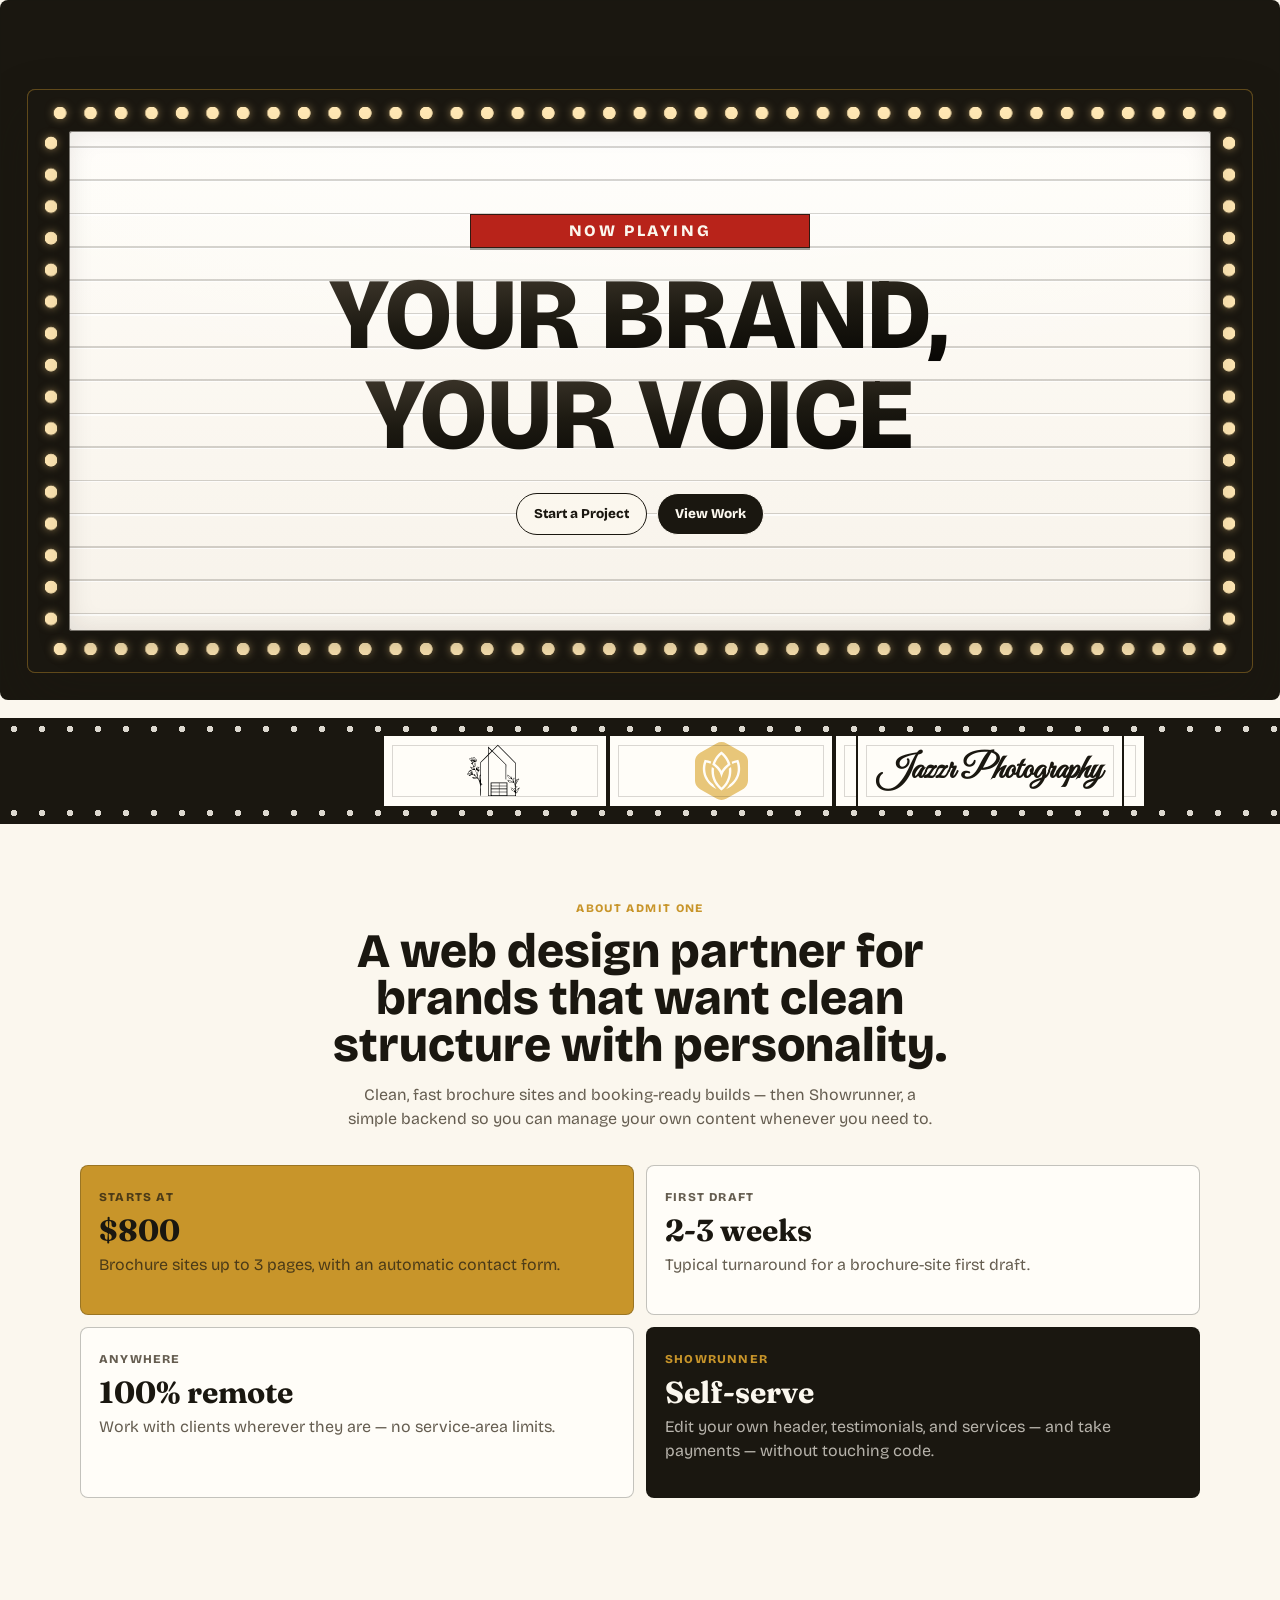
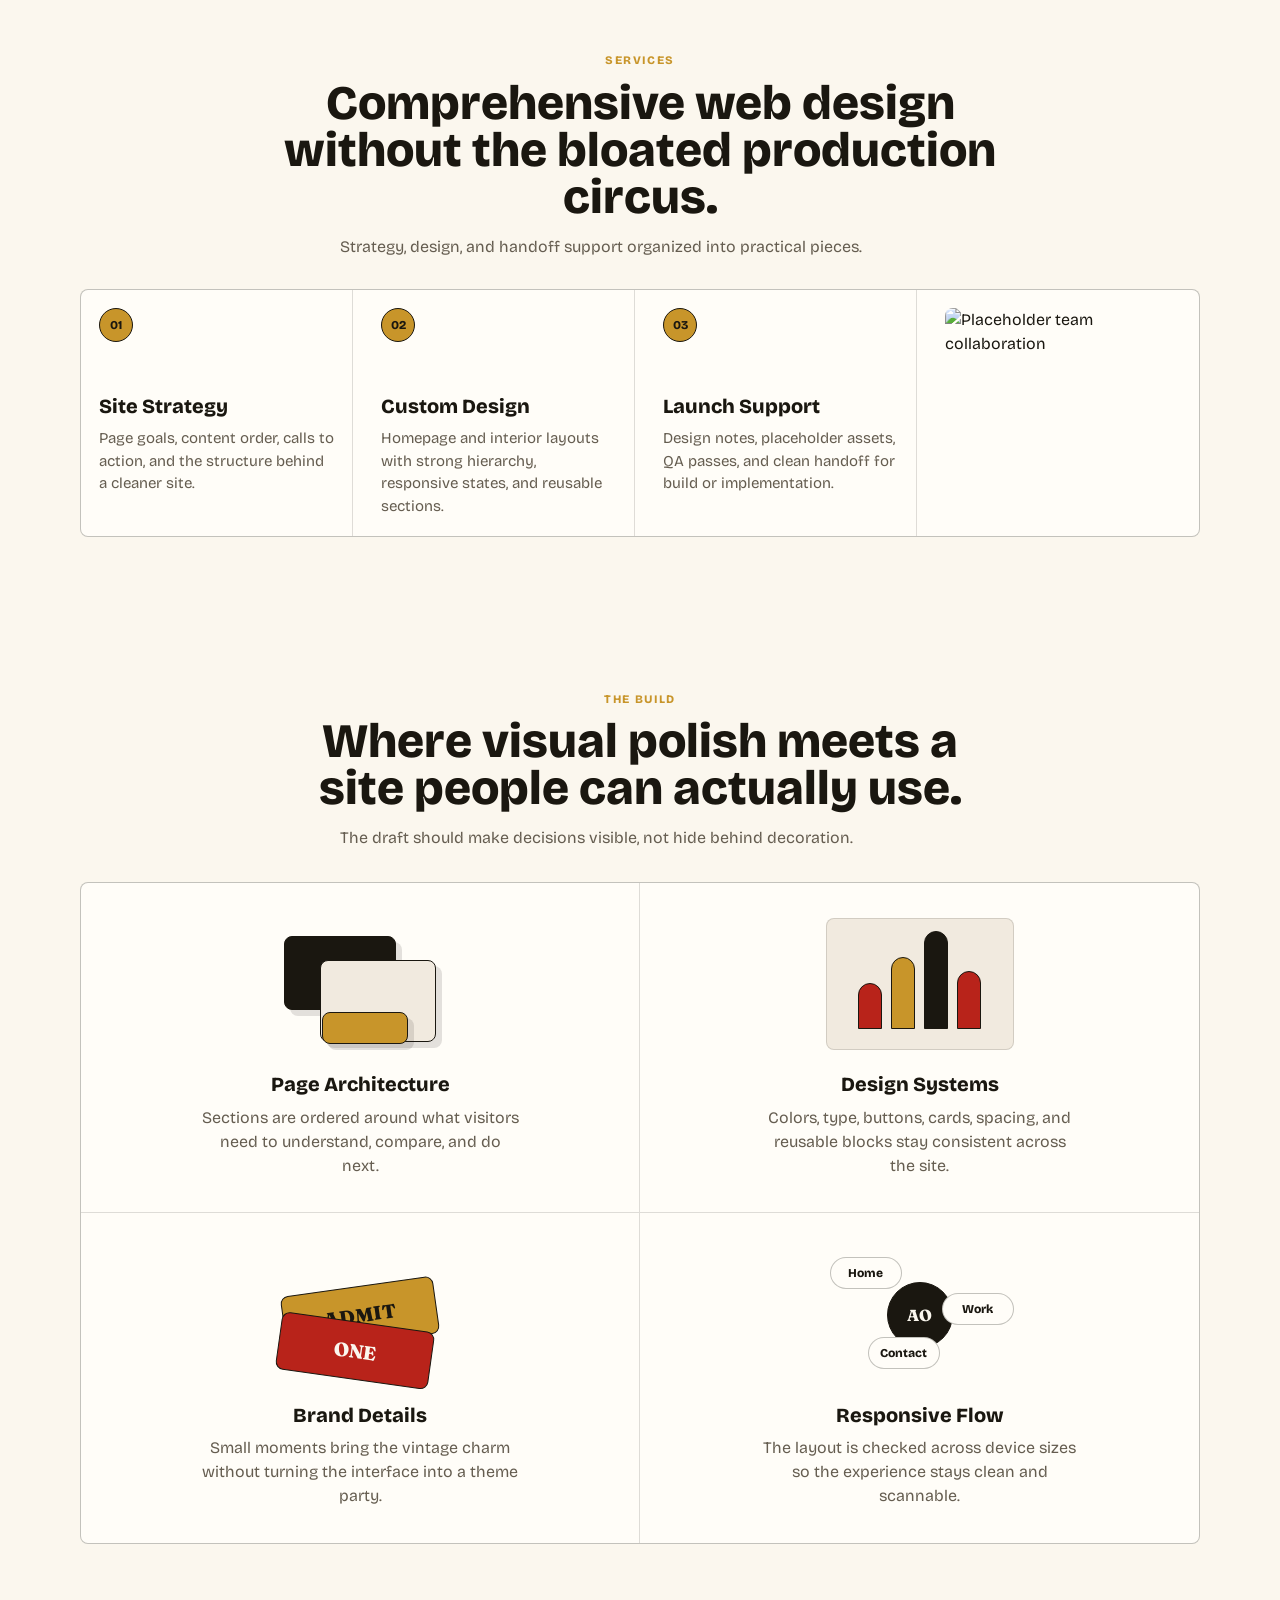
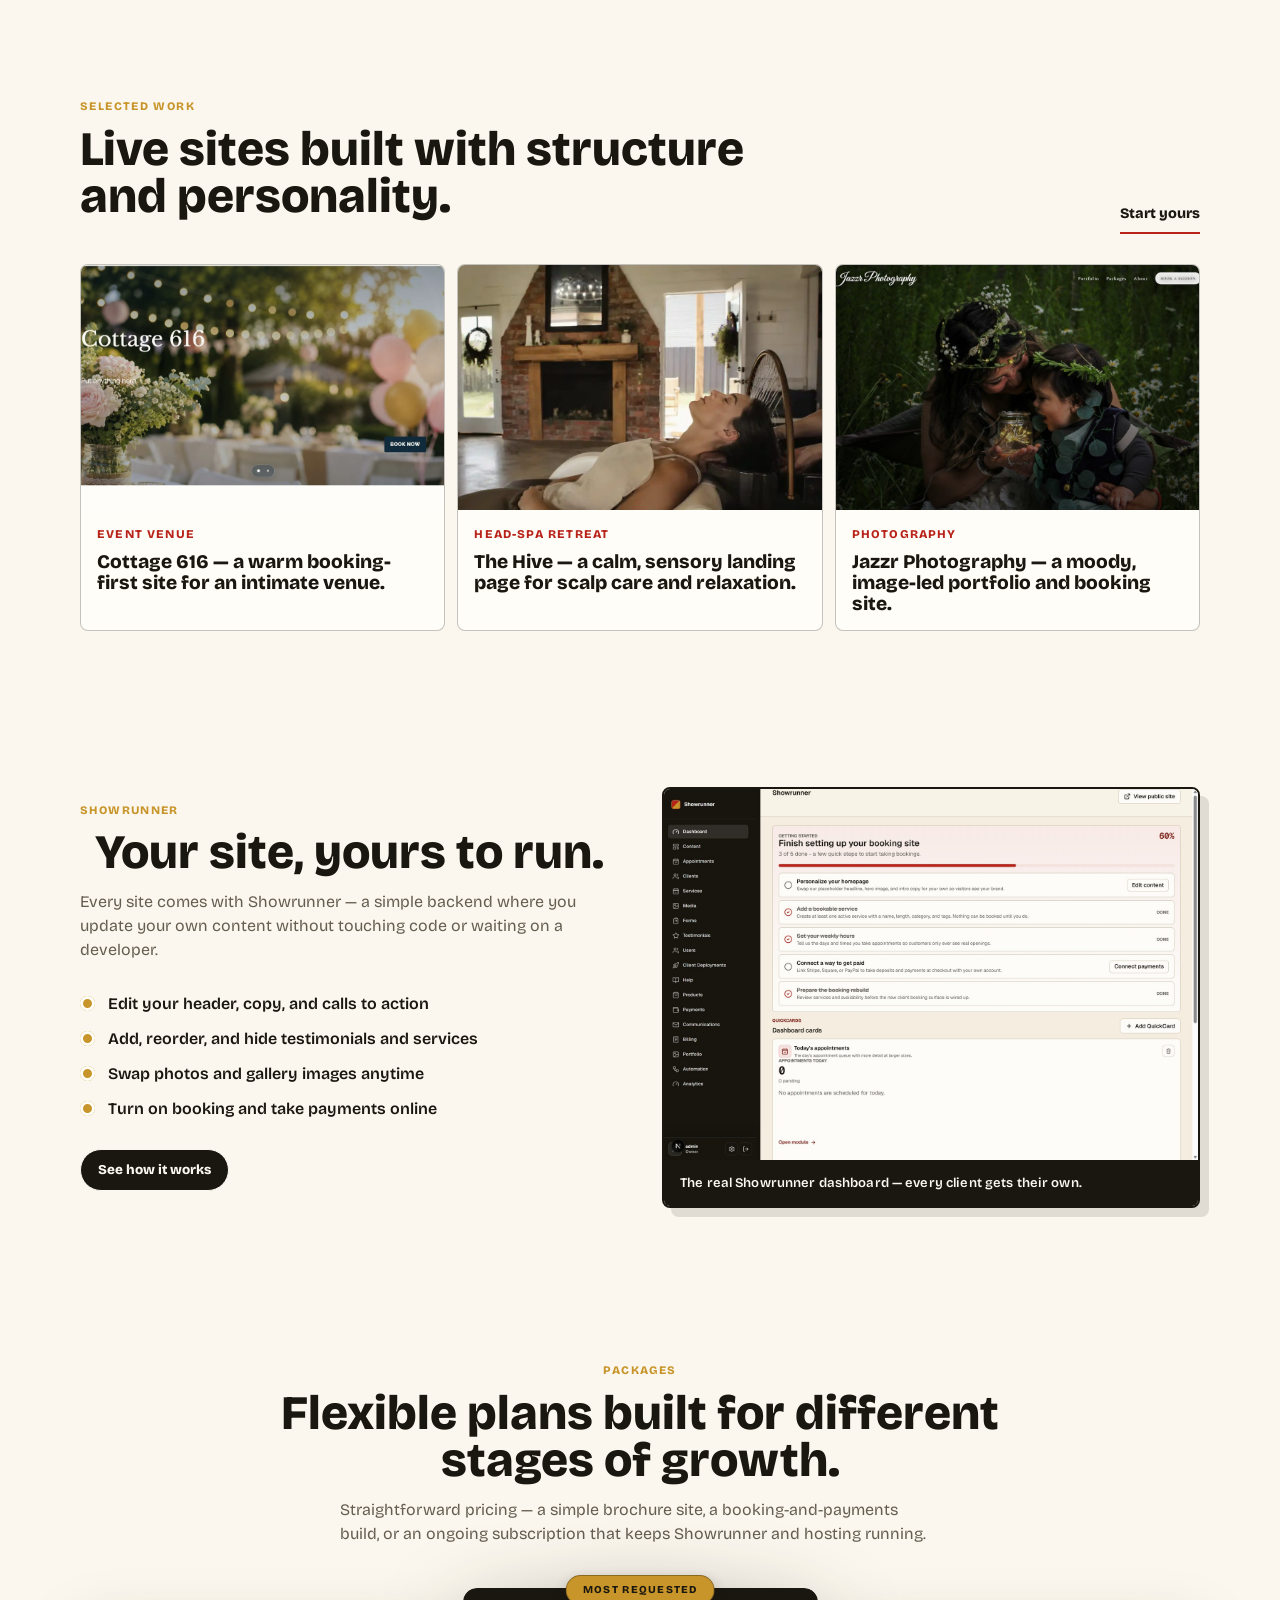
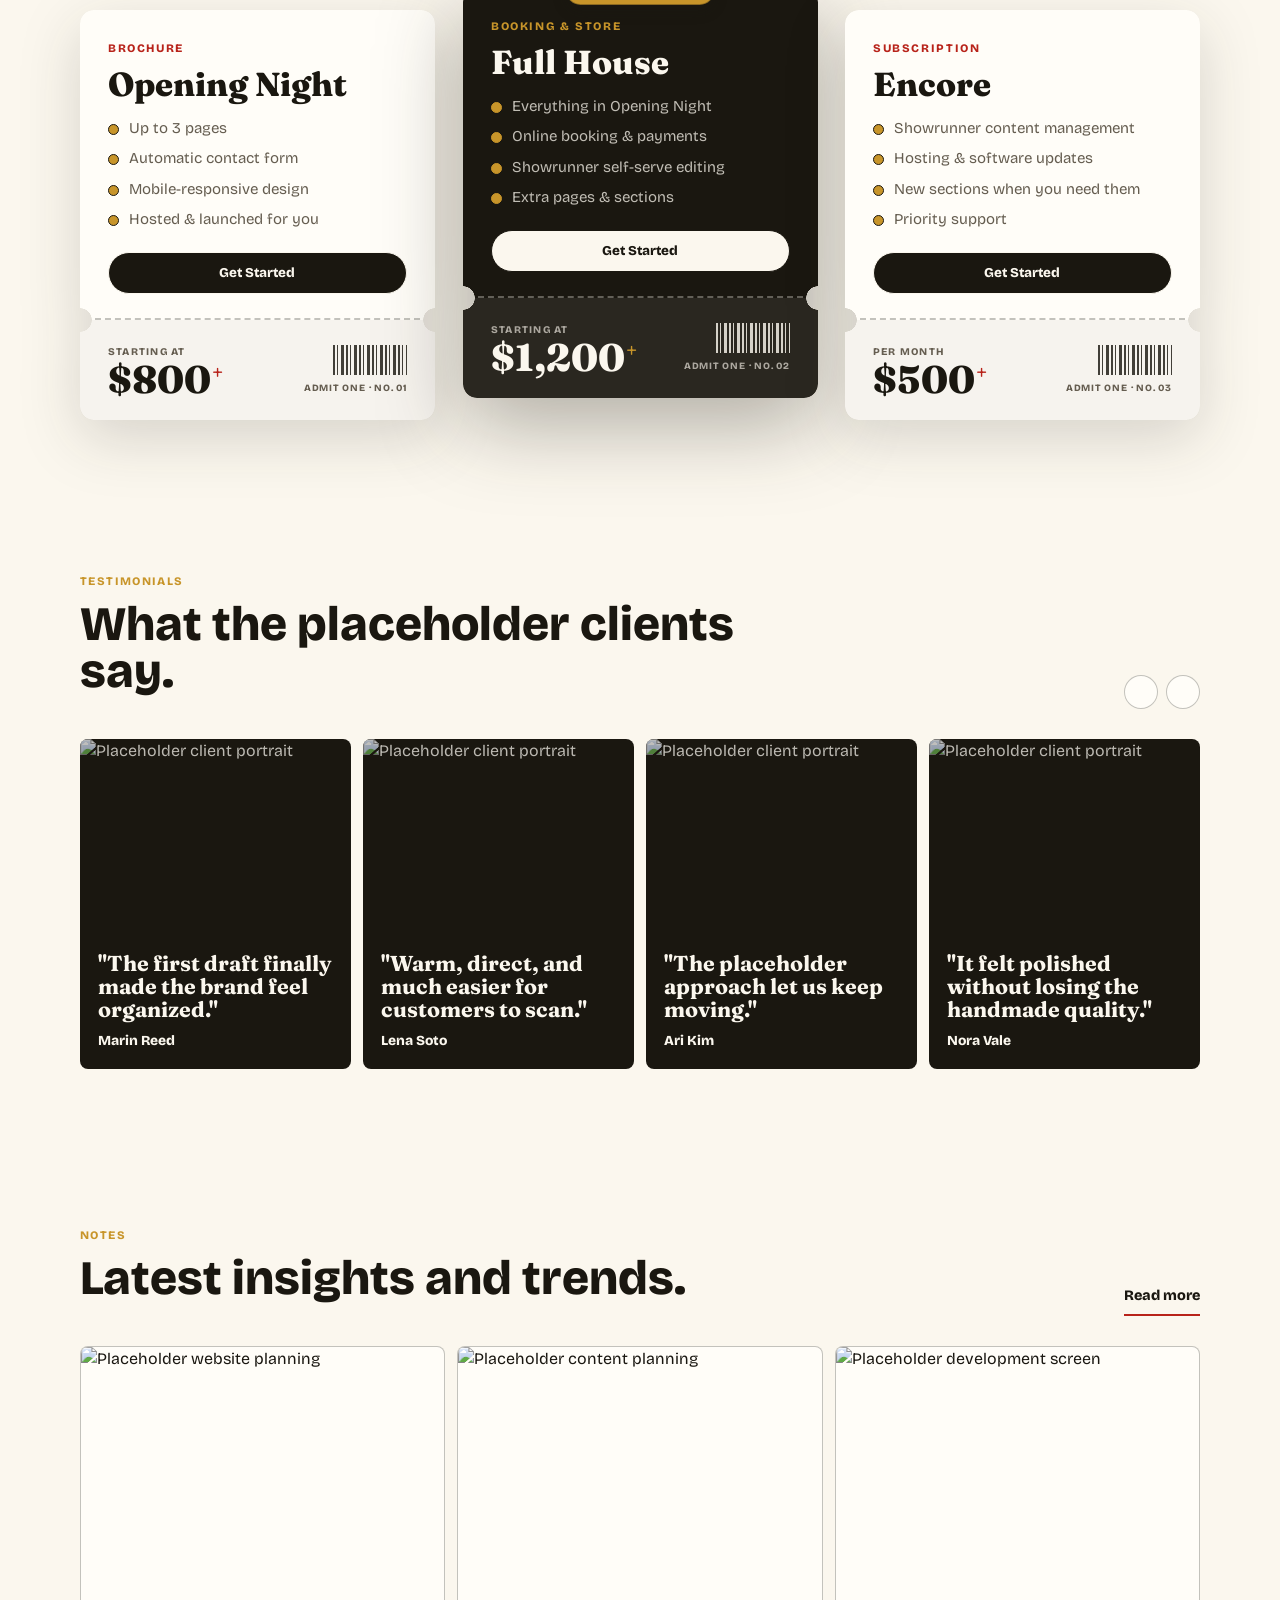
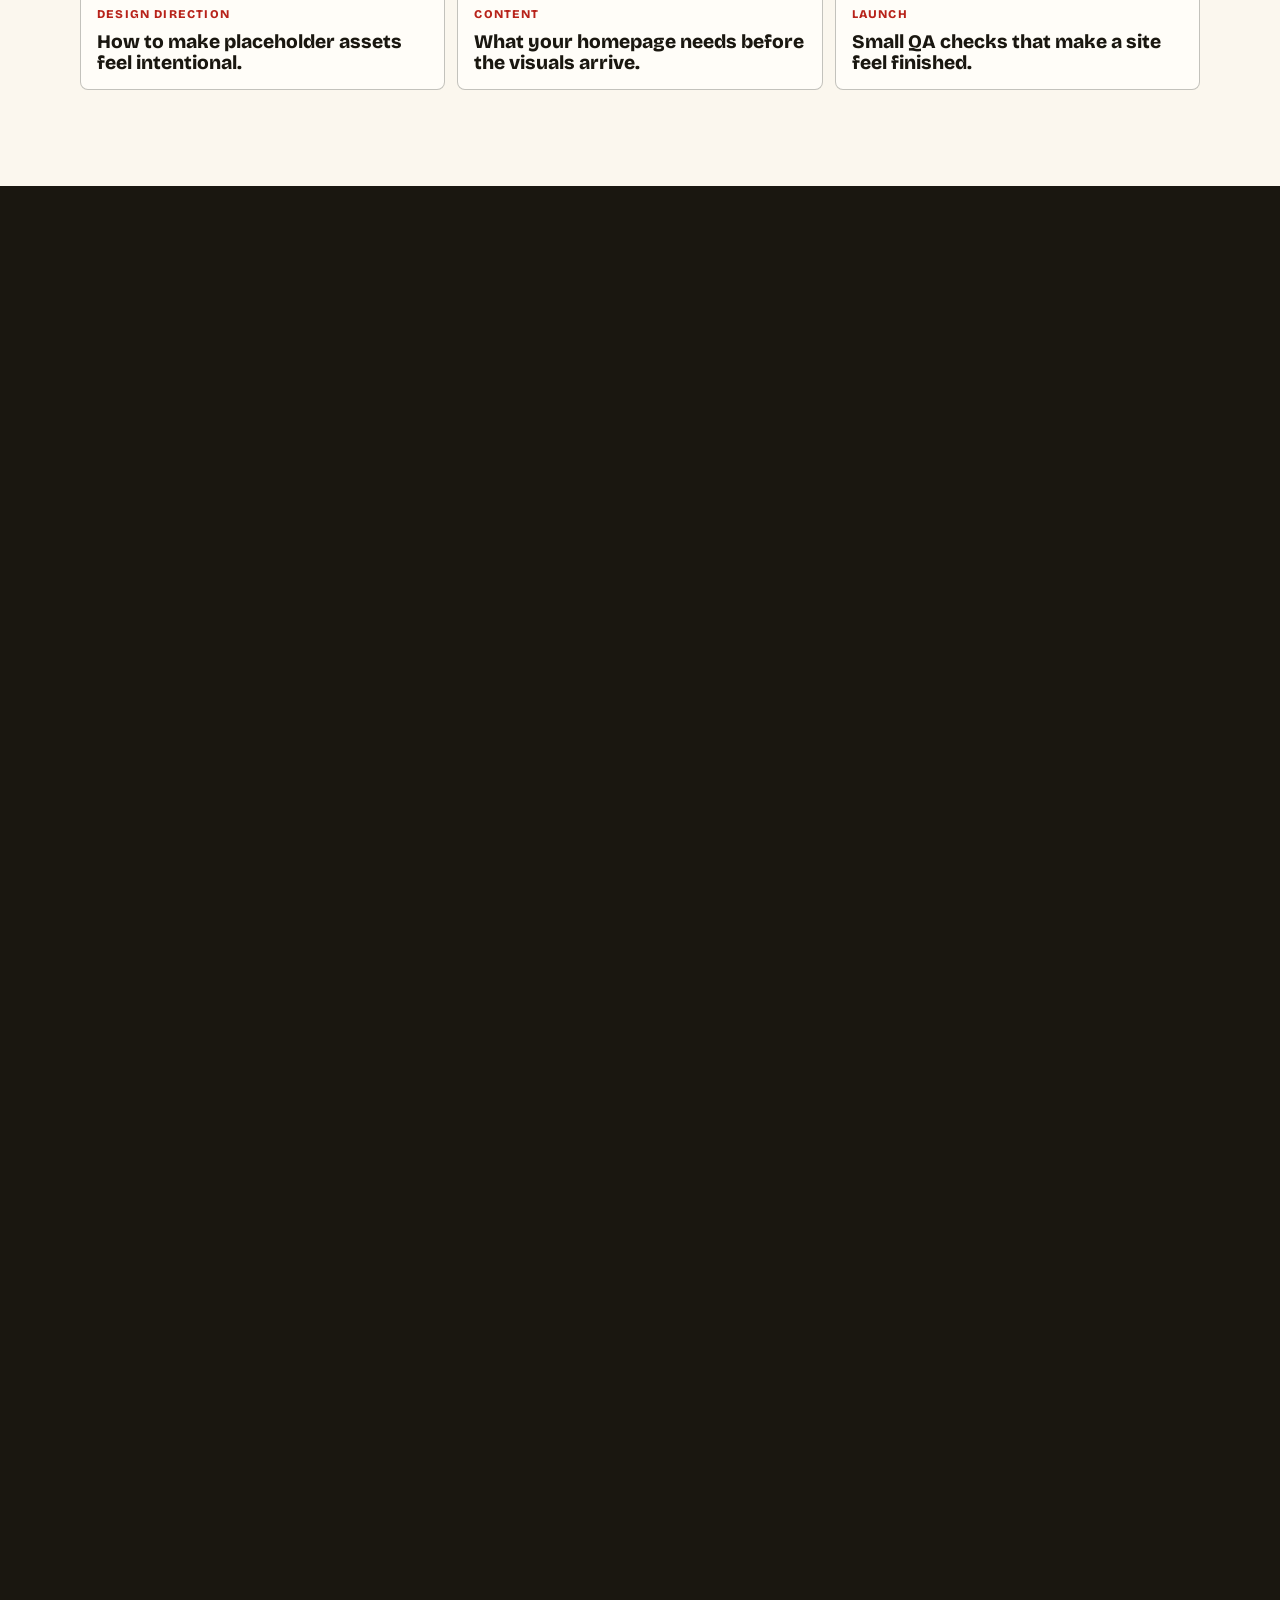
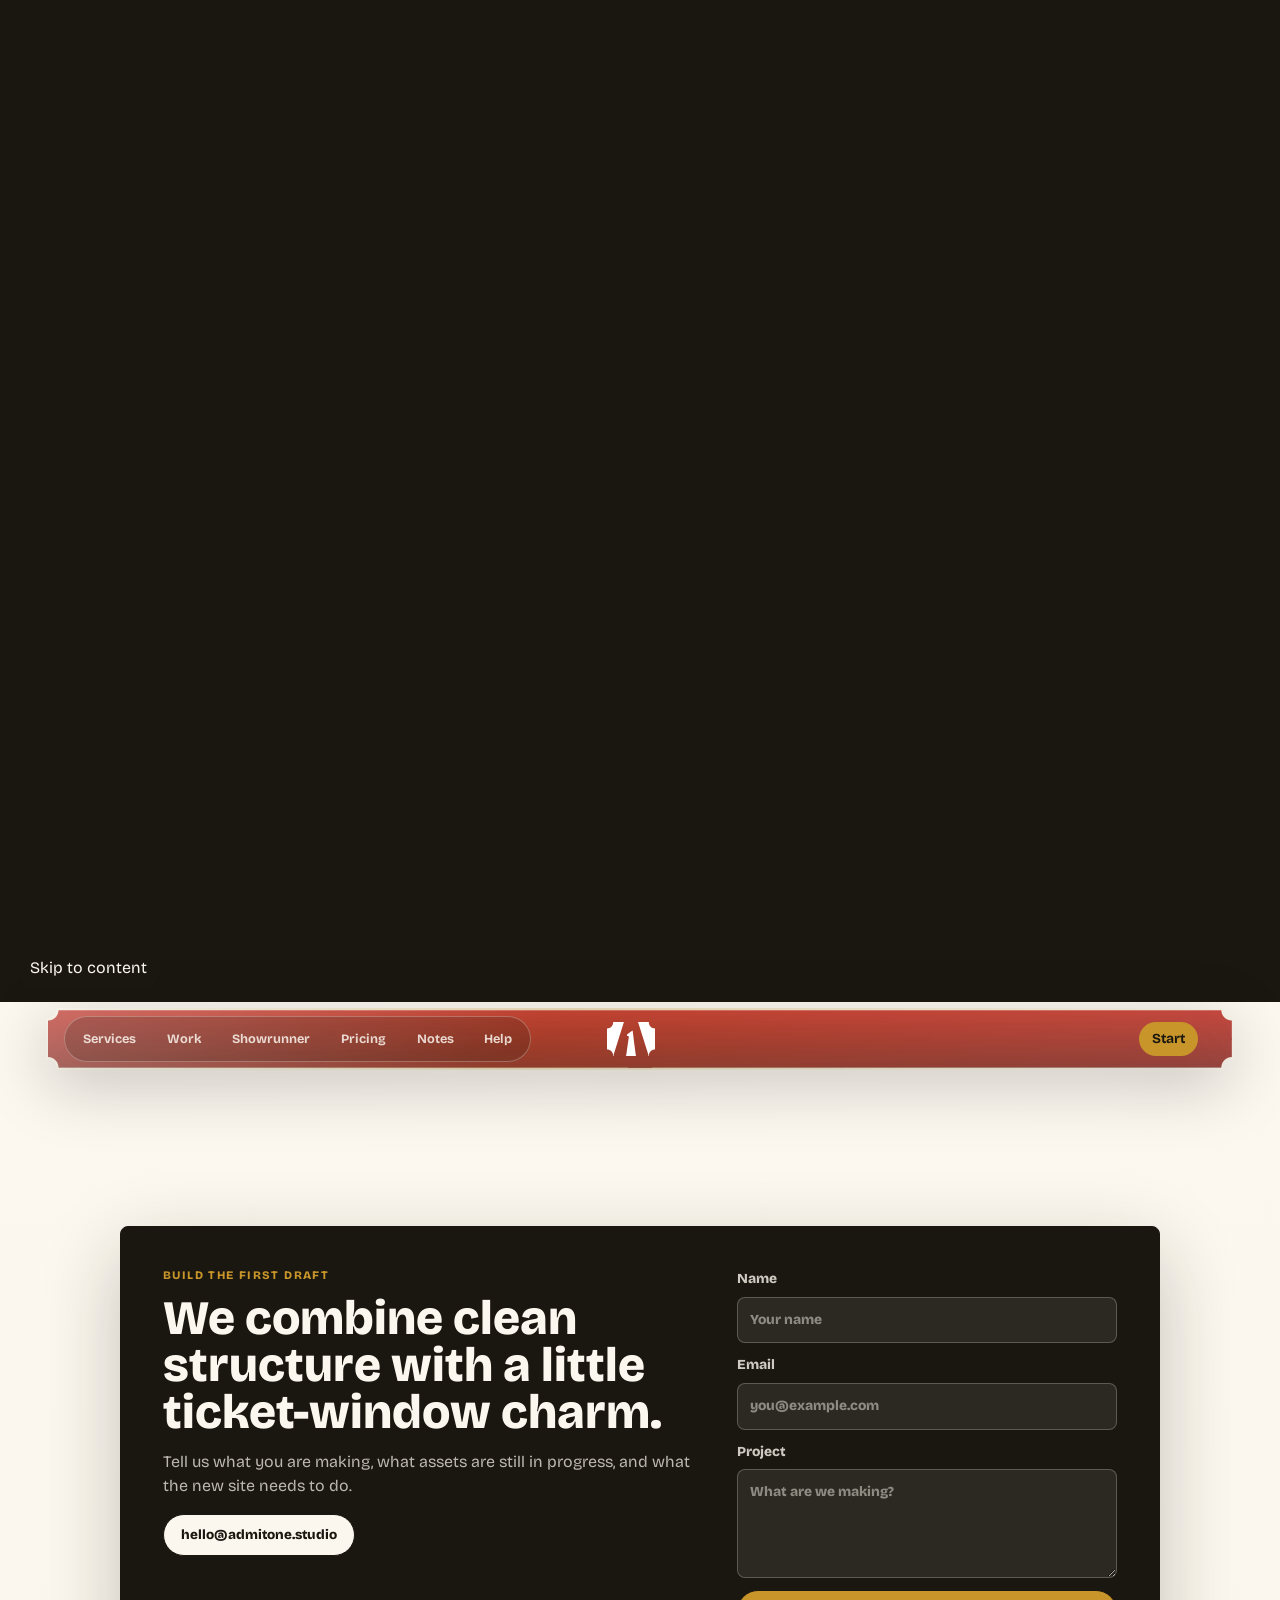
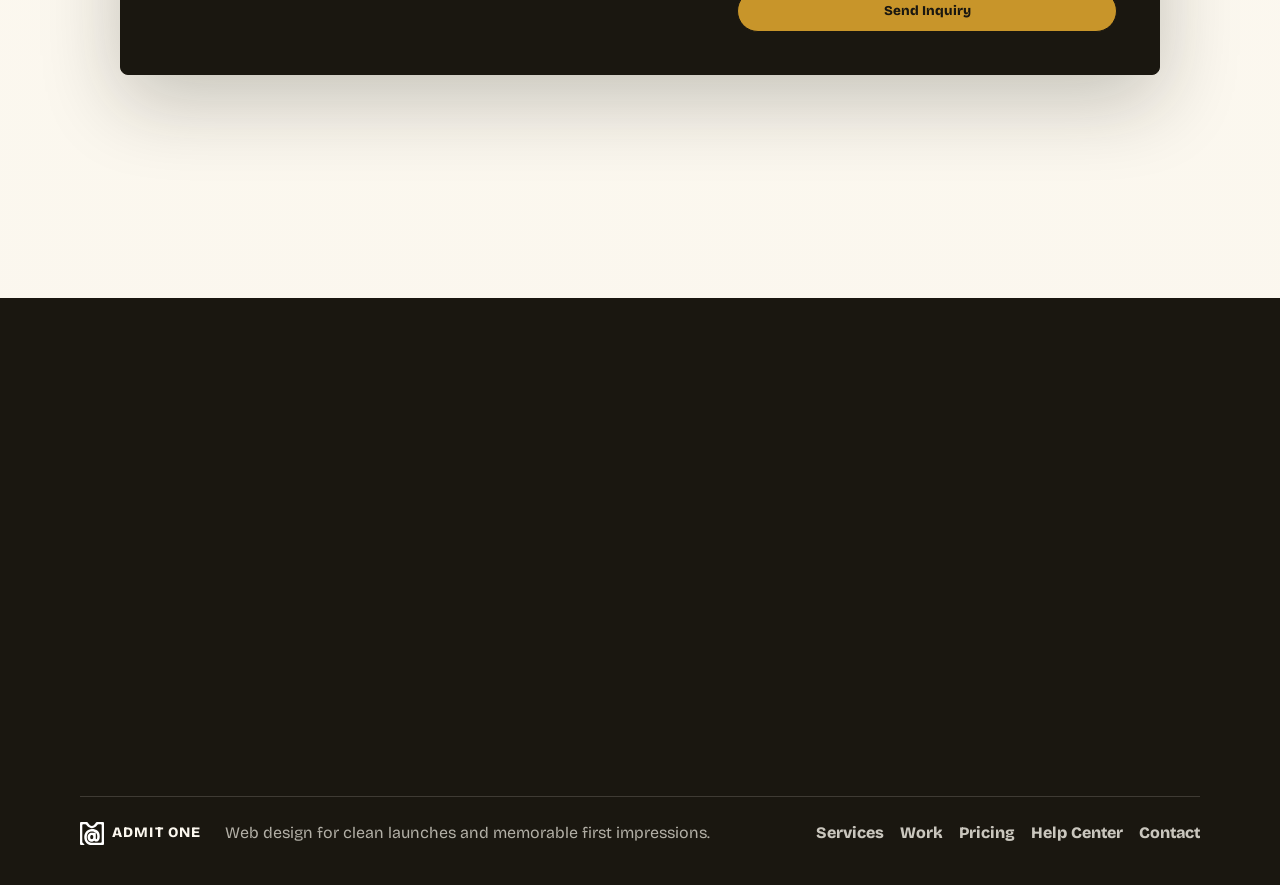
==== commit 8410f8cd: "Show the real Showrunner dashboard and fix header nav wrapping - Replace the fabricated Showrunner c" ====
--- a/index.html
+++ b/index.html
@@ -261,17 +261,10 @@
             </ul>
             <a href="#contact" class="button button-dark">See how it works</a>
           </div>
-          <div class="showrunner-panel" aria-hidden="true">
-            <div class="panel-bar">
-              <span class="panel-dot"></span><span class="panel-dot"></span><span class="panel-dot"></span>
-              <span class="panel-title">Showrunner</span>
-            </div>
-            <div class="panel-row"><span>Header</span><span class="panel-edit">Edit</span></div>
-            <div class="panel-row"><span>Testimonials</span><span class="panel-edit">Edit</span></div>
-            <div class="panel-row"><span>Services</span><span class="panel-edit">Edit</span></div>
-            <div class="panel-row"><span>Gallery</span><span class="panel-edit">Edit</span></div>
-            <div class="panel-row"><span>Take payments</span><span class="panel-toggle">On</span></div>
-          </div>
+          <figure class="showrunner-shot">
+            <img src="assets/showrunner/dashboard.jpg" alt="The Showrunner admin dashboard: a sidebar with Content, Appointments, Services, Media, Testimonials, and Payments, plus a getting-started checklist for setting up a booking site." />
+            <figcaption>The real Showrunner dashboard &mdash; every client gets their own.</figcaption>
+          </figure>
         </div>
       </section>
 
--- a/css/header.css
+++ b/css/header.css
@@ -199,7 +199,7 @@
   background: var(--gold);
 }
 
-@media (min-width: 761px) {
+@media (min-width: 981px) {
   .nav-links {
     grid-column: 1 / -1;
     justify-self: stretch;
@@ -223,20 +223,29 @@
     justify-self: start;
     display: flex;
     align-items: center;
-    gap: 6px;
-    padding: 5px;
+    flex-wrap: nowrap;
+    gap: clamp(1px, 0.4vw, 6px);
+    padding: 5px clamp(3px, 0.5vw, 5px);
     border: 1px solid rgba(251, 247, 238, 0.28);
     border-radius: 999px;
     background: rgba(26, 23, 16, 0.18);
   }
 
+  /* Scale the links down on narrower desktops so all six stay on one line
+     instead of wrapping to a second row. */
+  .nav-primary-links a {
+    padding: 0 clamp(7px, 1vw, 13px);
+    font-size: clamp(0.72rem, calc(1.05vw - 0.7px), 0.86rem);
+    white-space: nowrap;
+  }
+
   .nav-links .nav-cta {
     grid-column: 3;
     justify-self: end;
   }
 }
 
-@media (min-width: 960px) {
+@media (min-width: 981px) {
   .site-header .brand,
   .site-header .nav-spacer,
   .nav-links {
@@ -252,8 +261,33 @@
   }
 
   .nav-primary-links {
-    flex-wrap: wrap;
+    flex-wrap: nowrap;
     min-width: 0;
+  }
+}
+
+/* Mid-desktop: six links + full wordmark won't share a row without crowding,
+   so drop to the compact ticket mark and hand the freed width to the links. */
+@media (min-width: 981px) and (max-width: 1340px) {
+  .site-header .brand {
+    width: var(--brand-compact-width);
+    height: var(--brand-compact-height);
+  }
+
+  .site-header .brand-full {
+    opacity: 0;
+    transform: scale(0.92);
+    pointer-events: none;
+  }
+
+  .site-header .brand-compact {
+    opacity: 1;
+    transform: scale(1);
+    pointer-events: auto;
+  }
+
+  .nav-links {
+    grid-template-columns: minmax(0, 1fr) 48px minmax(0, 1fr);
   }
 }
 
@@ -306,7 +340,7 @@
     transform 180ms ease;
 }
 
-@media (max-width: 760px) {
+@media (max-width: 980px) {
   .nav {
     grid-template-columns: auto minmax(0, 1fr) auto;
     gap: 12px;
--- a/css/content.css
+++ b/css/content.css
@@ -143,81 +143,29 @@
   box-shadow: inset 0 0 0 3px var(--paper);
 }
 
-.showrunner-panel {
+.showrunner-shot {
+  margin: 0;
   border: 2px solid var(--black);
   border-radius: var(--radius);
+  background: var(--paper);
+  overflow: hidden;
+  box-shadow: 9px 9px 0 rgba(26, 23, 16, 0.12);
+}
+
+.showrunner-shot img {
+  display: block;
+  width: 100%;
+  height: auto;
+  border-bottom: 2px solid var(--black);
+}
+
+.showrunner-shot figcaption {
+  padding: 12px 16px;
   background: var(--black);
   color: var(--warm);
-  overflow: hidden;
-  box-shadow: 9px 9px 0 rgba(26, 23, 16, 0.12);
-}
-
-.panel-bar {
-  display: flex;
-  align-items: center;
-  gap: 8px;
-  padding: 13px 18px;
-  border-bottom: 1px solid rgba(251, 247, 238, 0.14);
-}
-
-.panel-dot {
-  width: 10px;
-  height: 10px;
-  border-radius: 50%;
-  background: rgba(251, 247, 238, 0.38);
-}
-
-.panel-dot:first-child {
-  background: var(--red);
-}
-
-.panel-title {
-  margin-left: 8px;
-  font-family: var(--serif);
-  font-weight: 700;
-  letter-spacing: 0.02em;
-}
-
-.panel-row {
-  display: flex;
-  justify-content: space-between;
-  align-items: center;
-  padding: 16px 18px;
-  border-bottom: 1px solid rgba(251, 247, 238, 0.1);
+  font-size: 0.82rem;
   font-weight: 600;
-}
-
-.panel-row:last-child {
-  border-bottom: 0;
-}
-
-.panel-edit,
-.panel-toggle {
-  font-size: 0.72rem;
-  text-transform: uppercase;
-  letter-spacing: 0.1em;
-  font-weight: 800;
-  color: var(--black);
-  background: var(--gold);
-  padding: 6px 14px;
-  border-radius: 999px;
-}
-
-.panel-toggle {
-  position: relative;
-  padding-left: 26px;
-}
-
-.panel-toggle::before {
-  content: "";
-  position: absolute;
-  left: 12px;
-  top: 50%;
-  transform: translateY(-50%);
-  width: 7px;
-  height: 7px;
-  border-radius: 50%;
-  background: var(--black);
+  letter-spacing: 0.01em;
 }
 
 @media (max-width: 760px) {
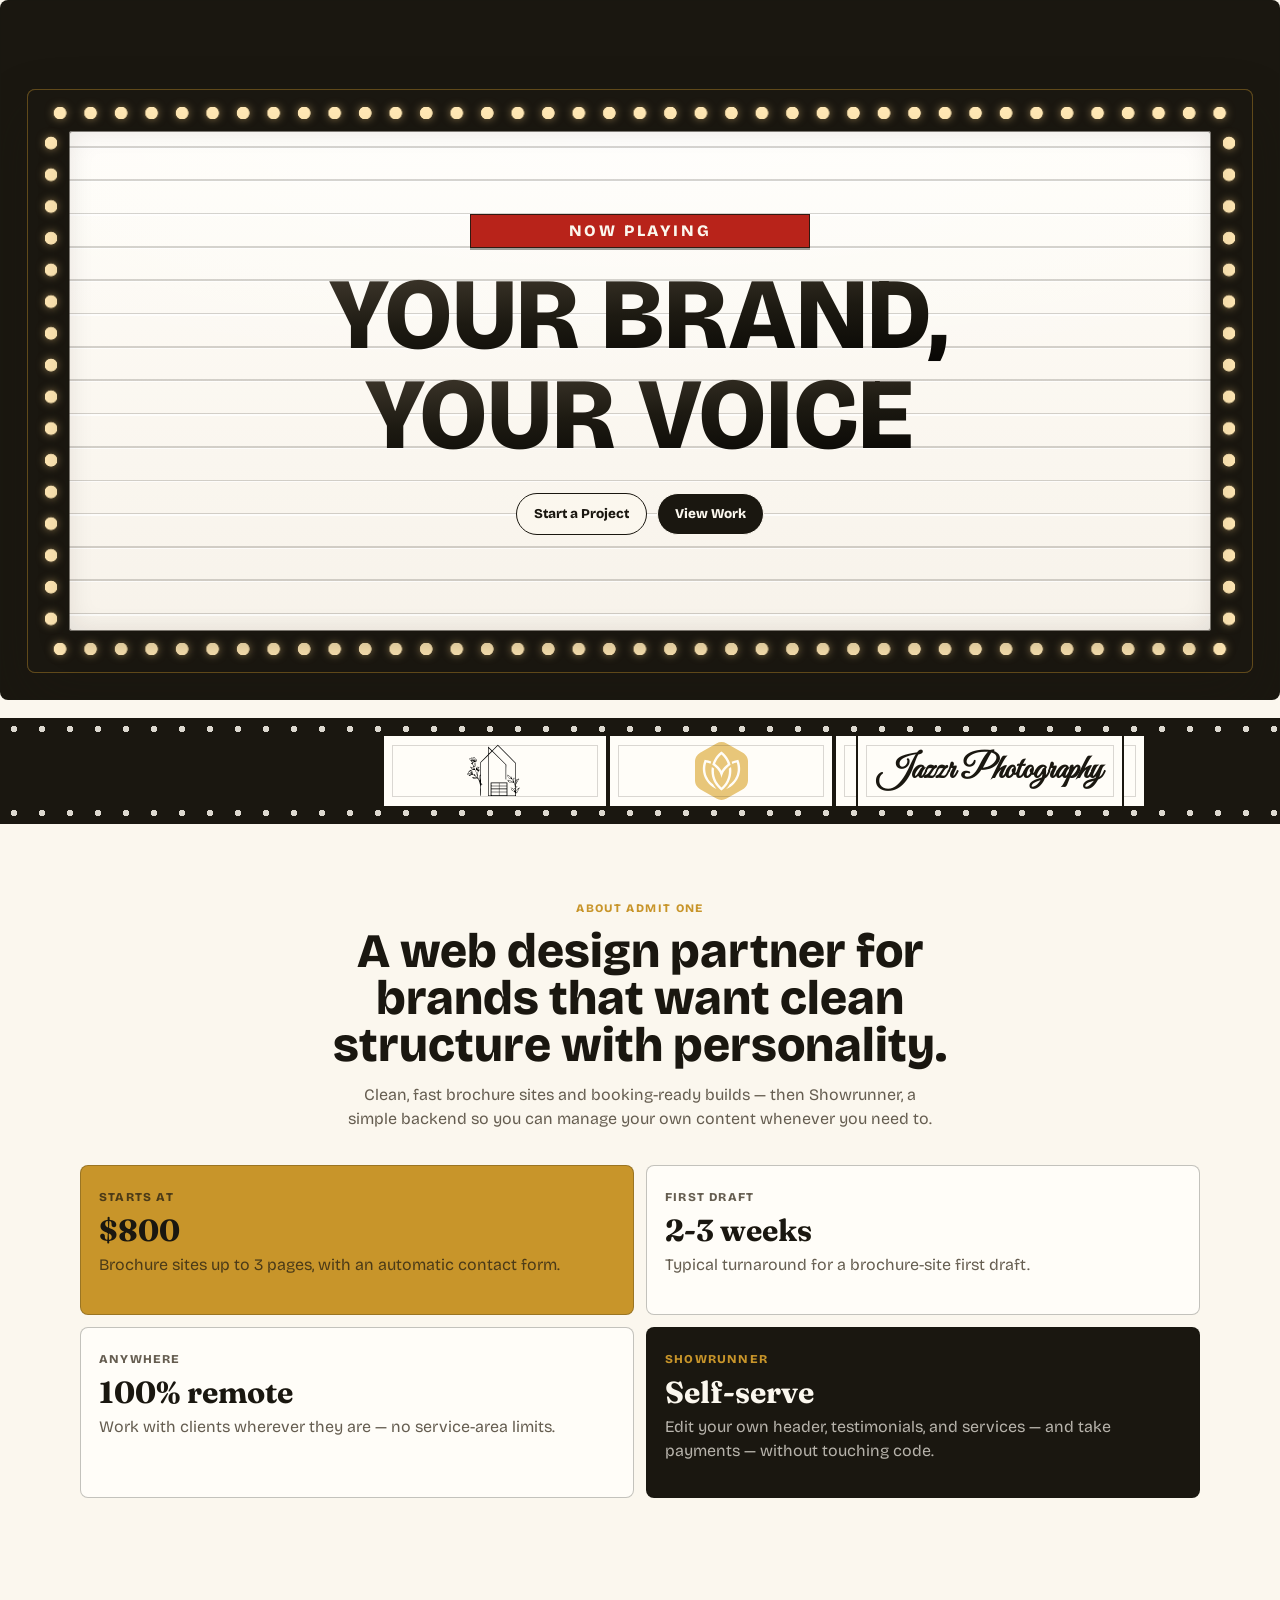
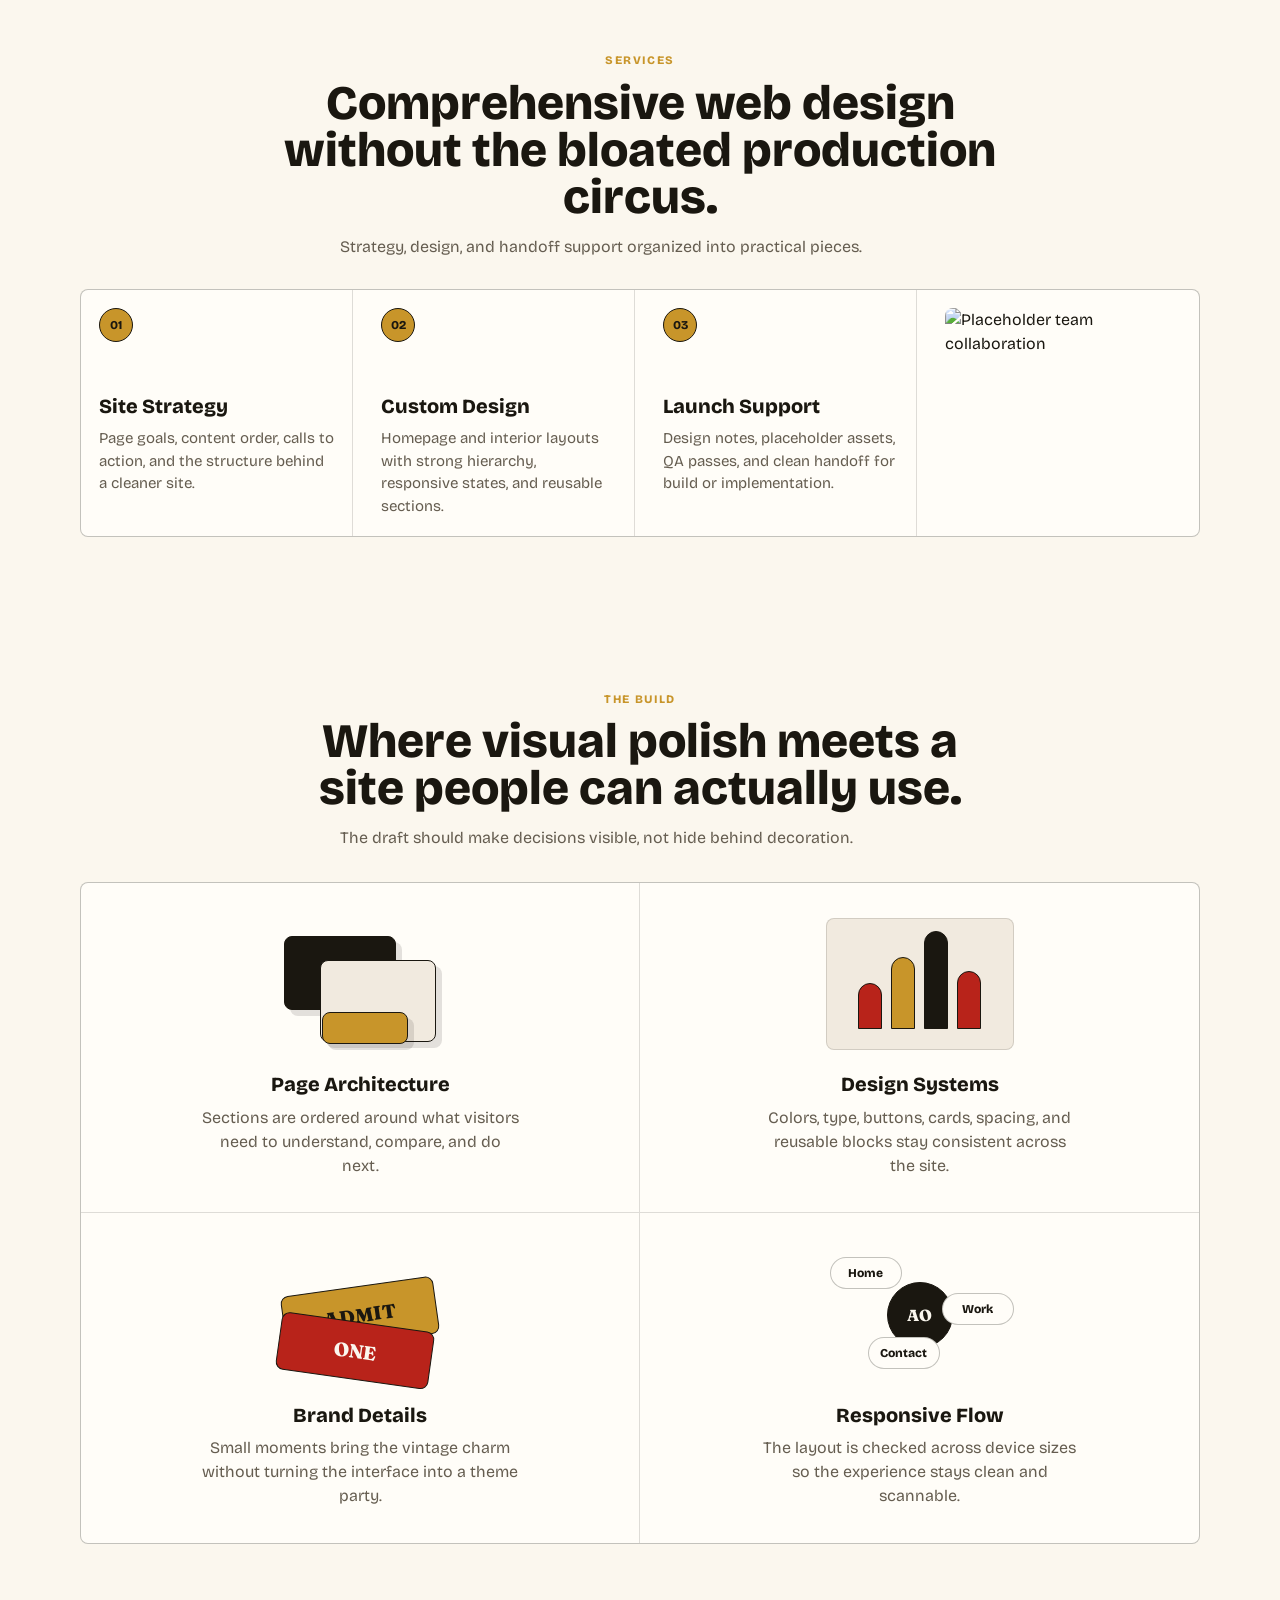
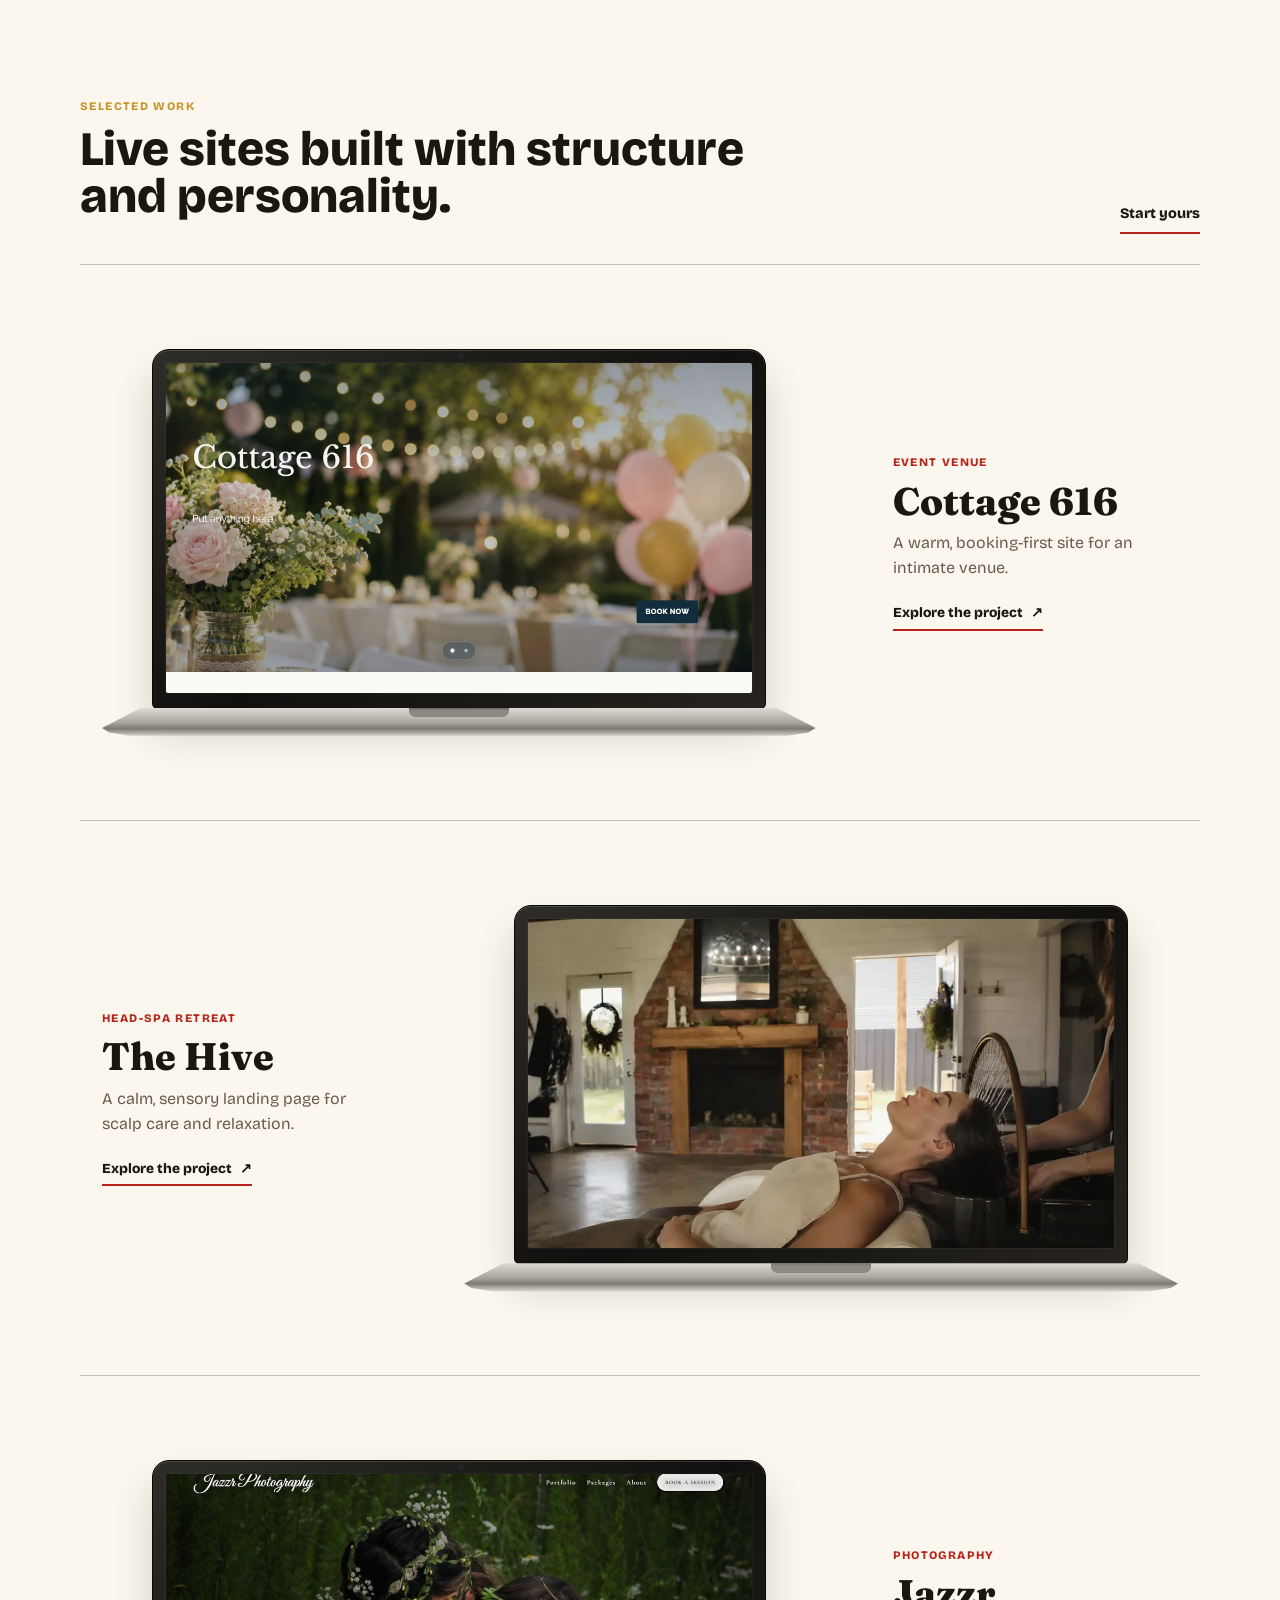
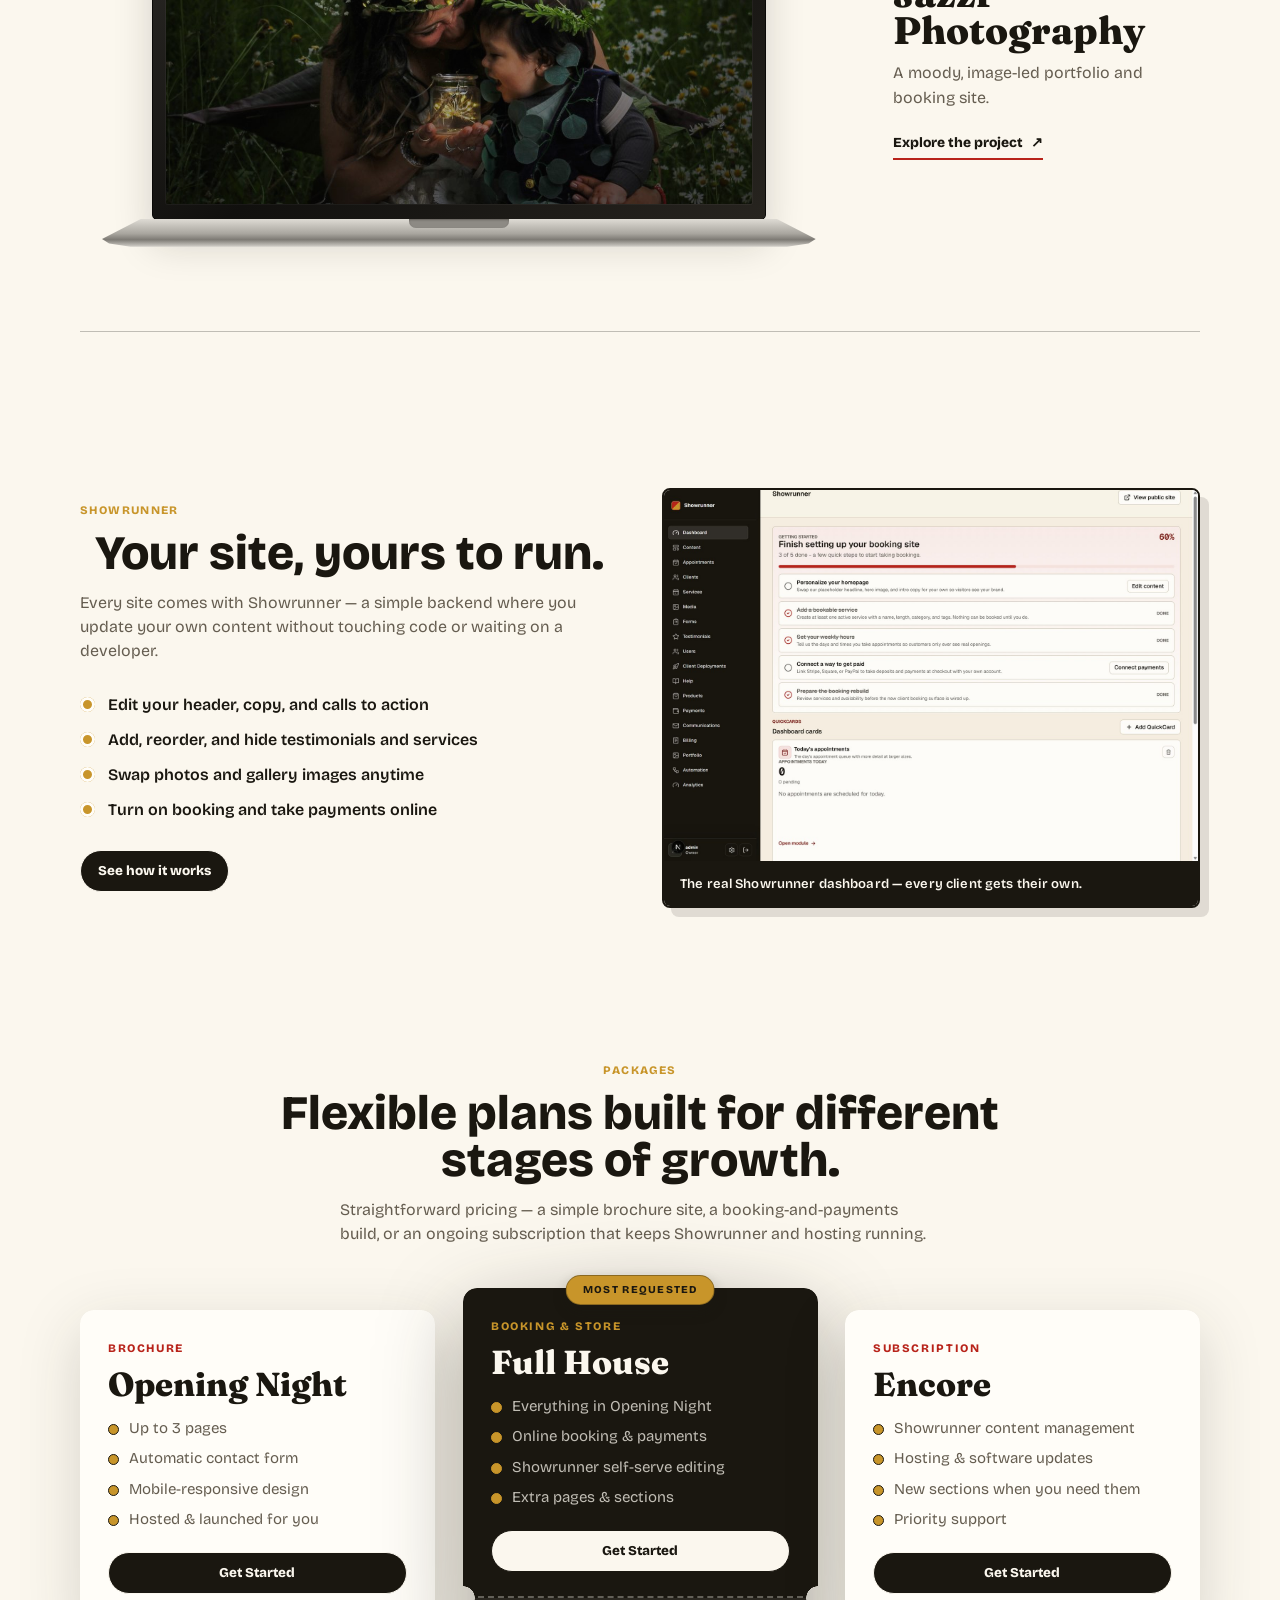
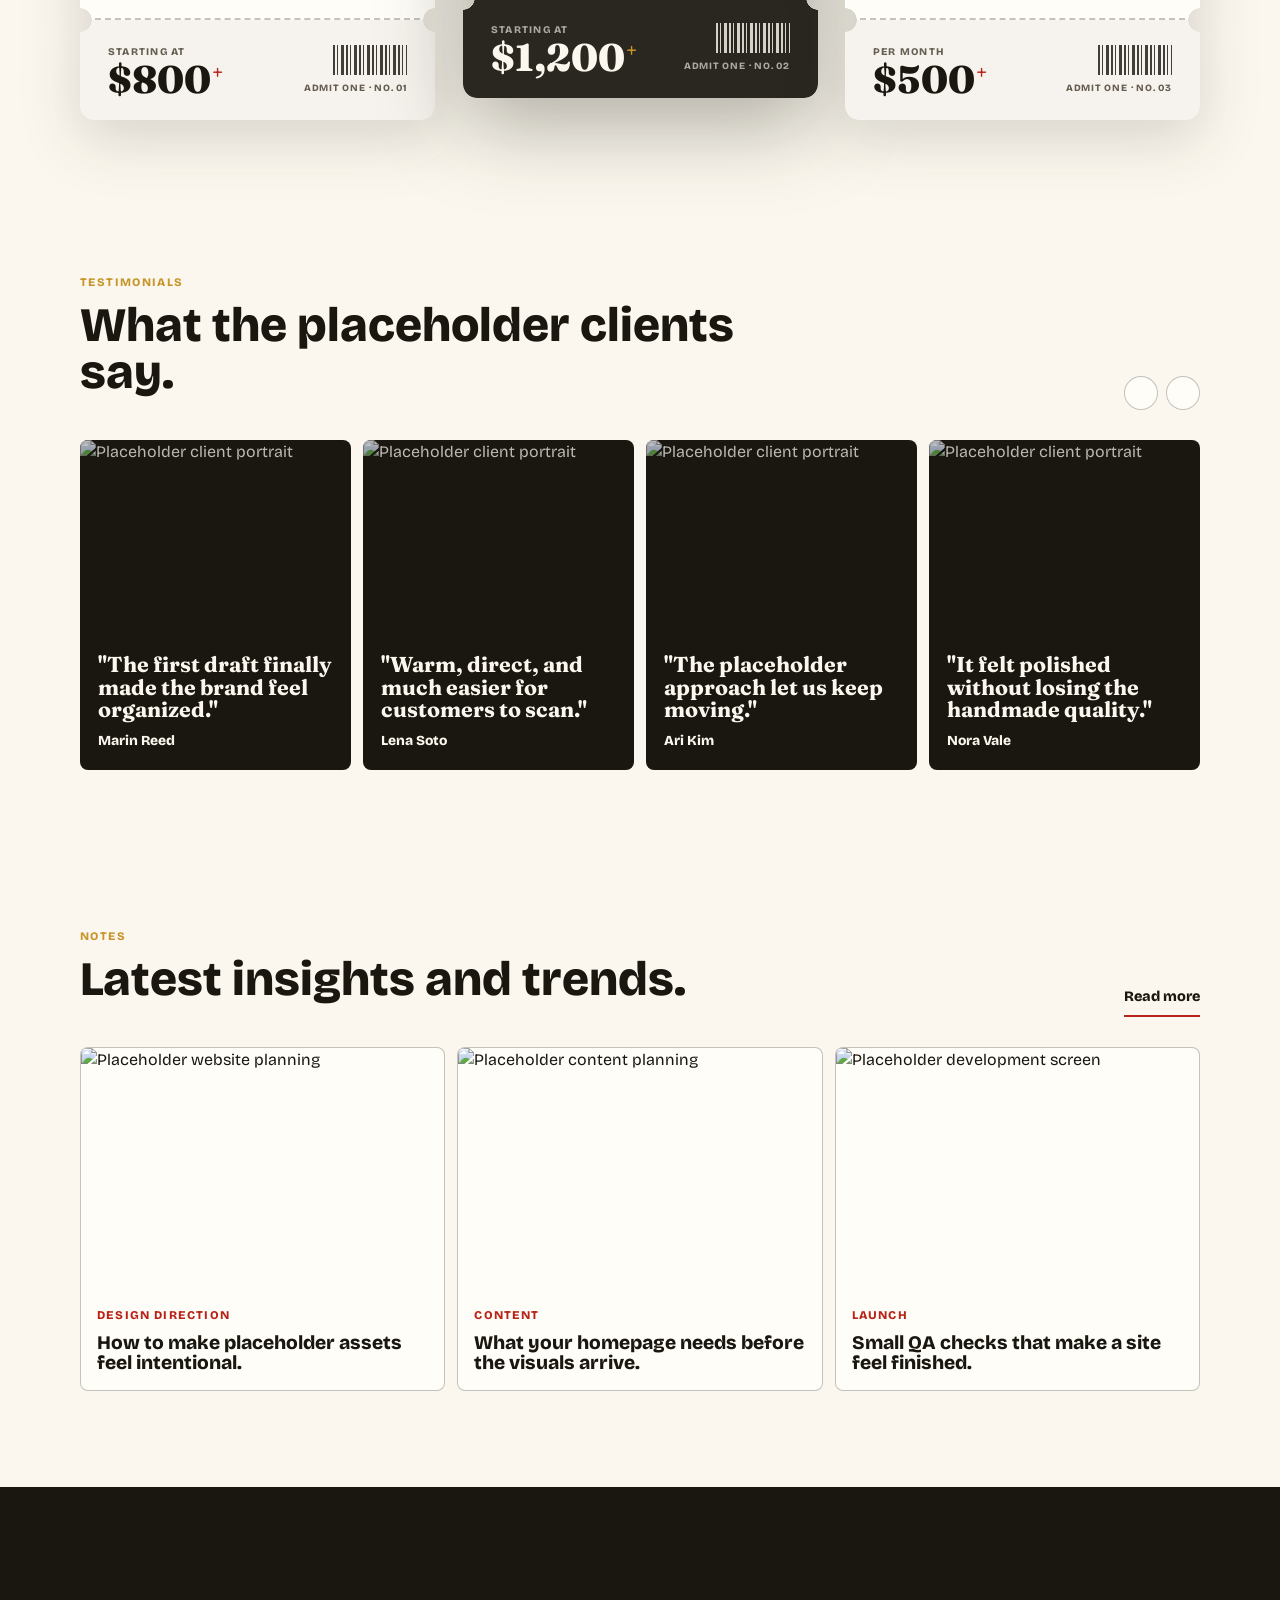
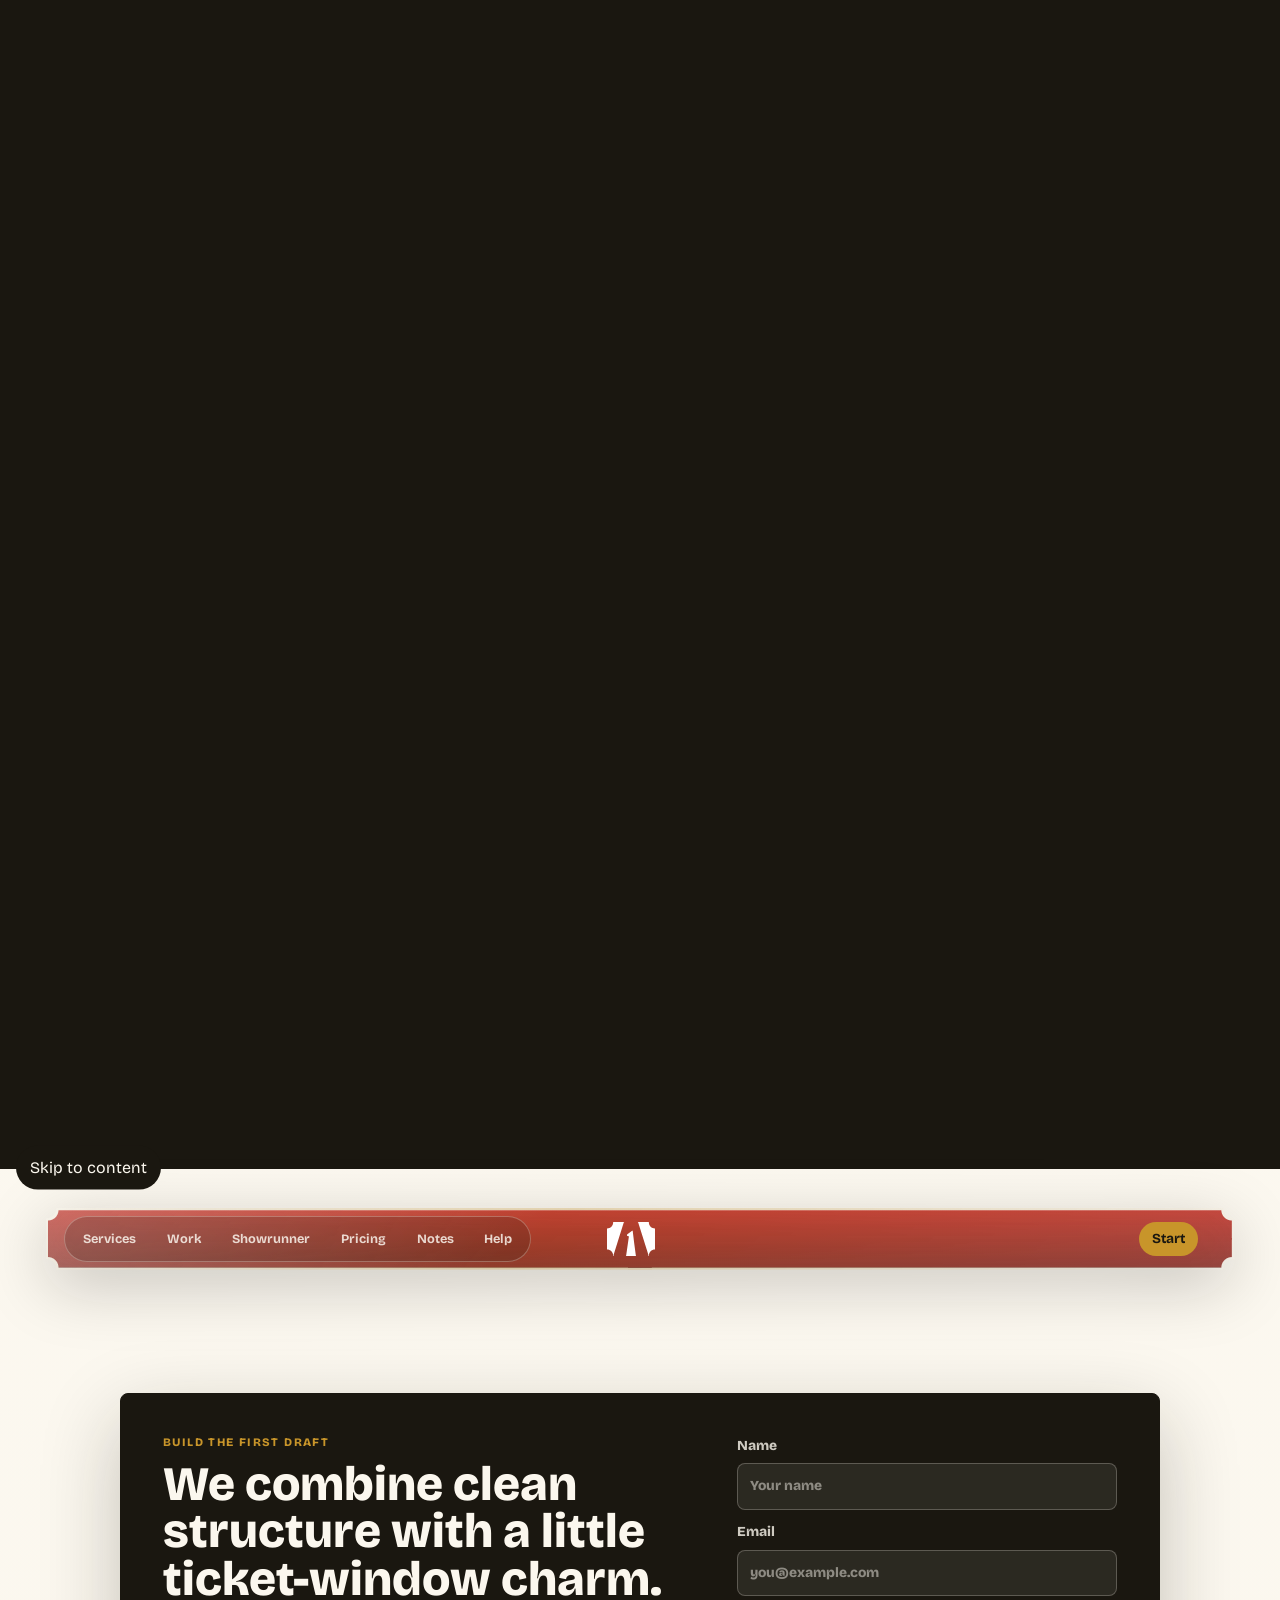
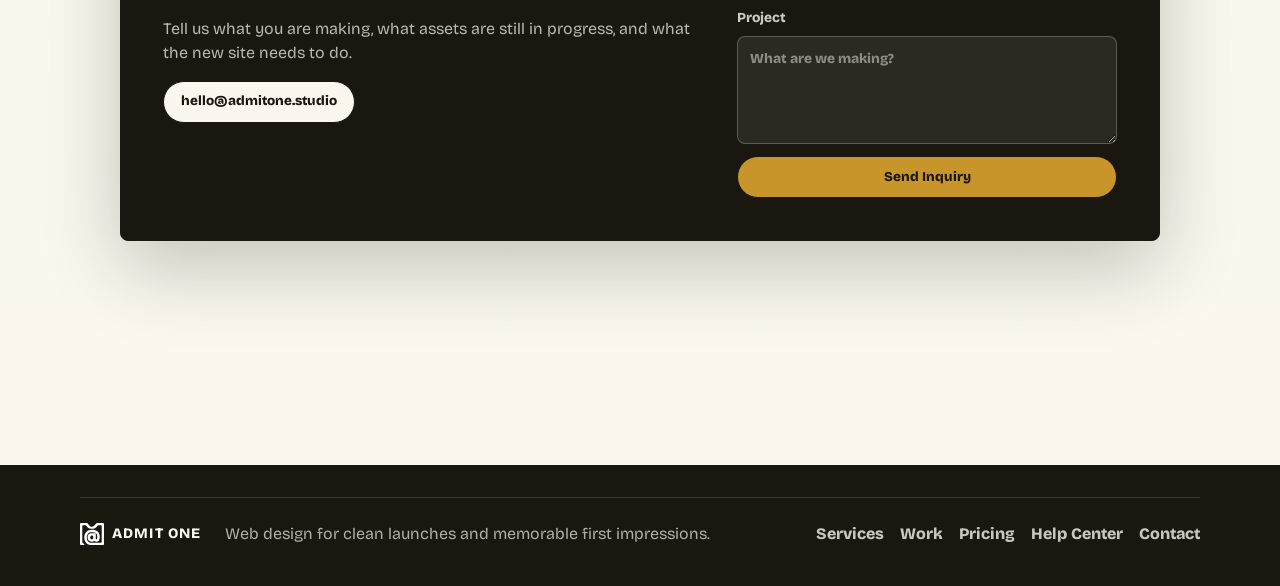
==== commit 12a46572: "UI changes to case studies" ====
--- a/index.html
+++ b/index.html
@@ -20,6 +20,7 @@
     <link rel="stylesheet" href="css/header.css" />
     <link rel="stylesheet" href="css/hero.css" />
     <link rel="stylesheet" href="css/content.css" />
+    <link rel="stylesheet" href="css/work-showcase.css" />
     <link rel="stylesheet" href="css/pricing.css" />
     <link rel="stylesheet" href="css/showtime.css" />
     <link rel="stylesheet" href="css/footer.css" />
@@ -214,33 +215,89 @@
           <a class="small-link" href="#contact">Start yours</a>
         </div>
 
-        <div class="work-grid">
-          <article>
-            <a class="work-link" href="https://www.cottage616.com/" target="_blank" rel="noopener">
-              <img src="assets/work/cottage616.jpg" alt="Cottage 616 event venue website homepage" />
-              <div>
-                <p>Event Venue</p>
-                <h3>Cottage 616 — a warm booking-first site for an intimate venue.</h3>
-              </div>
-            </a>
-          </article>
-          <article>
-            <a class="work-link" href="https://www.cottage616.com/the-hive.html" target="_blank" rel="noopener">
-              <img src="assets/work/the-hive.jpg" alt="The Hive head-spa retreat website" />
-              <div>
-                <p>Head-Spa Retreat</p>
-                <h3>The Hive — a calm, sensory landing page for scalp care and relaxation.</h3>
-              </div>
-            </a>
-          </article>
-          <article>
-            <a class="work-link" href="https://xarindar.com/jazz/" target="_blank" rel="noopener">
-              <img src="assets/work/jazzr.jpg" alt="Jazzr Photography portfolio website" />
-              <div>
-                <p>Photography</p>
-                <h3>Jazzr Photography — a moody, image-led portfolio and booking site.</h3>
-              </div>
-            </a>
+        <div class="project-showcase">
+          <article class="project-card">
+            <button
+              class="project-laptop"
+              type="button"
+              data-case-study="cottage616"
+              aria-haspopup="dialog"
+              aria-controls="case-study-dialog"
+              aria-label="Open the Cottage 616 case study"
+            >
+              <span class="laptop-lid">
+                <span class="laptop-camera" aria-hidden="true"></span>
+                <span class="laptop-screen">
+                  <img src="assets/work/cottage616.jpg" alt="" aria-hidden="true" />
+                  <span class="laptop-cue"><span>View case study</span></span>
+                </span>
+              </span>
+              <span class="laptop-base" aria-hidden="true"><span></span></span>
+            </button>
+            <div class="project-summary">
+              <p>Event Venue</p>
+              <h3>Cottage 616</h3>
+              <span>A warm, booking-first site for an intimate venue.</span>
+              <button class="project-open" type="button" data-case-study="cottage616" aria-haspopup="dialog" aria-controls="case-study-dialog">
+                Explore the project <span aria-hidden="true">&#8599;</span>
+              </button>
+            </div>
+          </article>
+
+          <article class="project-card project-card--reverse">
+            <button
+              class="project-laptop"
+              type="button"
+              data-case-study="the-hive"
+              aria-haspopup="dialog"
+              aria-controls="case-study-dialog"
+              aria-label="Open The Hive case study"
+            >
+              <span class="laptop-lid">
+                <span class="laptop-camera" aria-hidden="true"></span>
+                <span class="laptop-screen">
+                  <img src="assets/work/the-hive.jpg" alt="" aria-hidden="true" />
+                  <span class="laptop-cue"><span>View case study</span></span>
+                </span>
+              </span>
+              <span class="laptop-base" aria-hidden="true"><span></span></span>
+            </button>
+            <div class="project-summary">
+              <p>Head-Spa Retreat</p>
+              <h3>The Hive</h3>
+              <span>A calm, sensory landing page for scalp care and relaxation.</span>
+              <button class="project-open" type="button" data-case-study="the-hive" aria-haspopup="dialog" aria-controls="case-study-dialog">
+                Explore the project <span aria-hidden="true">&#8599;</span>
+              </button>
+            </div>
+          </article>
+
+          <article class="project-card">
+            <button
+              class="project-laptop"
+              type="button"
+              data-case-study="jazzr"
+              aria-haspopup="dialog"
+              aria-controls="case-study-dialog"
+              aria-label="Open the Jazzr Photography case study"
+            >
+              <span class="laptop-lid">
+                <span class="laptop-camera" aria-hidden="true"></span>
+                <span class="laptop-screen">
+                  <img src="assets/work/jazzr.jpg" alt="" aria-hidden="true" />
+                  <span class="laptop-cue"><span>View case study</span></span>
+                </span>
+              </span>
+              <span class="laptop-base" aria-hidden="true"><span></span></span>
+            </button>
+            <div class="project-summary">
+              <p>Photography</p>
+              <h3>Jazzr Photography</h3>
+              <span>A moody, image-led portfolio and booking site.</span>
+              <button class="project-open" type="button" data-case-study="jazzr" aria-haspopup="dialog" aria-controls="case-study-dialog">
+                Explore the project <span aria-hidden="true">&#8599;</span>
+              </button>
+            </div>
           </article>
         </div>
       </section>
@@ -487,6 +544,149 @@
       </div>
     </footer>
 
-    <script src="js/main.js?v=menu-morph"></script>
+    <div
+      class="case-study-dialog"
+      id="case-study-dialog"
+      role="dialog"
+      aria-modal="true"
+      aria-hidden="true"
+      aria-labelledby="case-study-title"
+      inert
+    >
+      <div class="case-study-zoom">
+        <div class="case-study-scroll">
+          <button class="case-study-back" type="button" aria-label="Back to selected work">
+            <span class="back-arrow" aria-hidden="true">&#8592;</span>
+            <span>Back to work</span>
+          </button>
+          <div class="case-study-mount"></div>
+        </div>
+      </div>
+    </div>
+
+    <template id="case-study-cottage616">
+      <article class="case-study-page">
+        <header class="case-study-hero">
+          <img src="assets/work/cottage616.jpg" alt="Cottage 616 event venue website homepage" />
+          <div class="case-study-hero-copy">
+            <p>Event Venue &middot; Web Design &amp; Booking</p>
+            <h2 id="case-study-title">Cottage 616</h2>
+            <span>A welcoming digital front door built to turn interest into venue tours.</span>
+          </div>
+          <span class="case-scroll-cue" aria-hidden="true">Scroll for the story <b>&darr;</b></span>
+        </header>
+        <div class="case-study-body">
+          <div class="case-study-intro">
+            <p class="eyebrow">The assignment</p>
+            <h3>Make planning a celebration feel personal, clear, and easy to act on.</h3>
+            <a class="button button-dark" href="https://www.cottage616.com/" target="_blank" rel="noopener">Visit live site <span aria-hidden="true">&#8599;</span></a>
+          </div>
+          <div class="case-study-columns">
+            <section>
+              <span class="case-number">01</span>
+              <p class="eyebrow">Client needs</p>
+              <h4>A venue experience guests could understand before scheduling a tour.</h4>
+              <p>Cottage 616 needed to show its warmth and flexibility while answering the practical questions that slow down inquiries: what the space feels like, what it supports, and how to take the next step.</p>
+            </section>
+            <section>
+              <span class="case-number">02</span>
+              <p class="eyebrow">Our solution</p>
+              <h4>A visual, booking-first path with one clear next move.</h4>
+              <p>We paired generous event imagery with concise venue details and repeated booking cues. The structure keeps the atmosphere front and center while making it simple to move from browsing to a real conversation.</p>
+            </section>
+          </div>
+          <div class="case-outcomes">
+            <p class="eyebrow">Built to deliver</p>
+            <div><span>01</span><strong>Warm first impression</strong></div>
+            <div><span>02</span><strong>Faster booking path</strong></div>
+            <div><span>03</span><strong>Easy mobile browsing</strong></div>
+          </div>
+        </div>
+      </article>
+    </template>
+
+    <template id="case-study-the-hive">
+      <article class="case-study-page">
+        <header class="case-study-hero case-study-hero--hive">
+          <img src="assets/work/the-hive.jpg" alt="The Hive head-spa retreat website" />
+          <div class="case-study-hero-copy">
+            <p>Head-Spa Retreat &middot; Brand Landing Page</p>
+            <h2 id="case-study-title">The Hive</h2>
+            <span>A quiet, sensory introduction to an unfamiliar kind of care.</span>
+          </div>
+          <span class="case-scroll-cue" aria-hidden="true">Scroll for the story <b>&darr;</b></span>
+        </header>
+        <div class="case-study-body">
+          <div class="case-study-intro">
+            <p class="eyebrow">The assignment</p>
+            <h3>Explain a new wellness service without losing the sense of calm that makes it special.</h3>
+            <a class="button button-dark" href="https://www.cottage616.com/the-hive.html" target="_blank" rel="noopener">Visit live site <span aria-hidden="true">&#8599;</span></a>
+          </div>
+          <div class="case-study-columns">
+            <section>
+              <span class="case-number">01</span>
+              <p class="eyebrow">Client needs</p>
+              <h4>A clear explanation of head-spa care for first-time guests.</h4>
+              <p>The experience is tactile and restorative, but unfamiliar to many visitors. The Hive needed to build trust, explain what happens during a visit, and preserve its connection to Cottage 616 without feeling like an event-venue page.</p>
+            </section>
+            <section>
+              <span class="case-number">02</span>
+              <p class="eyebrow">Our solution</p>
+              <h4>A focused retreat with patient pacing and sensory imagery.</h4>
+              <p>We created a distinct visual rhythm, let the experience lead, and broke the service into reassuring, scannable moments. A direct booking path appears naturally once visitors know what to expect.</p>
+            </section>
+          </div>
+          <div class="case-outcomes">
+            <p class="eyebrow">Built to deliver</p>
+            <div><span>01</span><strong>Clear service education</strong></div>
+            <div><span>02</span><strong>Calm brand separation</strong></div>
+            <div><span>03</span><strong>Confident booking cues</strong></div>
+          </div>
+        </div>
+      </article>
+    </template>
+
+    <template id="case-study-jazzr">
+      <article class="case-study-page">
+        <header class="case-study-hero case-study-hero--jazzr">
+          <img src="assets/work/jazzr.jpg" alt="Jazzr Photography portfolio website" />
+          <div class="case-study-hero-copy">
+            <p>Photography &middot; Portfolio &amp; Booking</p>
+            <h2 id="case-study-title">Jazzr Photography</h2>
+            <span>An image-led portfolio that makes the photographer's point of view unmistakable.</span>
+          </div>
+          <span class="case-scroll-cue" aria-hidden="true">Scroll for the story <b>&darr;</b></span>
+        </header>
+        <div class="case-study-body">
+          <div class="case-study-intro">
+            <p class="eyebrow">The assignment</p>
+            <h3>Let the work create an emotional connection, then make booking feel effortless.</h3>
+            <a class="button button-dark" href="https://xarindar.com/jazz/" target="_blank" rel="noopener">Visit live site <span aria-hidden="true">&#8599;</span></a>
+          </div>
+          <div class="case-study-columns">
+            <section>
+              <span class="case-number">01</span>
+              <p class="eyebrow">Client needs</p>
+              <h4>A portfolio with atmosphere that still works as a practical sales tool.</h4>
+              <p>Jazzr needed space for expressive, story-rich photography without burying package information or the route to a session. The brand had to feel personal and artistic while staying easy to navigate.</p>
+            </section>
+            <section>
+              <span class="case-number">02</span>
+              <p class="eyebrow">Our solution</p>
+              <h4>Cinematic images, restrained type, and a simple path to inquiry.</h4>
+              <p>We kept the interface quiet so every frame could carry the story. Clear portfolio groupings, concise package guidance, and persistent booking cues turn that emotional first impression into action.</p>
+            </section>
+          </div>
+          <div class="case-outcomes">
+            <p class="eyebrow">Built to deliver</p>
+            <div><span>01</span><strong>Distinct visual voice</strong></div>
+            <div><span>02</span><strong>Scannable packages</strong></div>
+            <div><span>03</span><strong>Direct session booking</strong></div>
+          </div>
+        </div>
+      </article>
+    </template>
+
+    <script src="js/main.js?v=case-study-laptops"></script>
   </body>
 </html>
--- a/css/work-showcase.css
+++ b/css/work-showcase.css
@@ -0,0 +1,683 @@
+/* Selected work: laptop previews that expand into full-screen case studies. */
+
+.work {
+  scroll-margin-top: 88px;
+}
+
+.project-showcase {
+  border-top: 1px solid var(--line-strong);
+}
+
+.project-card {
+  display: grid;
+  grid-template-columns: minmax(0, 1.8fr) minmax(230px, 0.72fr);
+  align-items: center;
+  gap: clamp(30px, 6vw, 78px);
+  min-height: 520px;
+  padding: clamp(48px, 7vw, 84px) clamp(4px, 2vw, 22px);
+  border-bottom: 1px solid var(--line-strong);
+}
+
+.project-card--reverse {
+  grid-template-columns: minmax(230px, 0.72fr) minmax(0, 1.8fr);
+}
+
+.project-card--reverse .project-laptop {
+  order: 2;
+}
+
+.project-card--reverse .project-summary {
+  order: 1;
+}
+
+.project-laptop {
+  position: relative;
+  display: block;
+  width: 100%;
+  padding: 0;
+  background: transparent;
+  color: inherit;
+  cursor: zoom-in;
+  -webkit-tap-highlight-color: transparent;
+}
+
+.laptop-lid,
+.laptop-screen,
+.laptop-base,
+.laptop-cue {
+  display: block;
+}
+
+.laptop-lid {
+  position: relative;
+  width: 86%;
+  margin: 0 auto;
+  padding: 13px 13px 15px;
+  border: 1px solid #0a0907;
+  border-radius: 17px 17px 5px 5px;
+  background: linear-gradient(145deg, #2f2d29 0%, #11100e 52%, #27241f 100%);
+  box-shadow:
+    0 24px 38px rgba(26, 23, 16, 0.17),
+    inset 0 1px 0 rgba(255, 255, 255, 0.15);
+}
+
+.laptop-camera {
+  position: absolute;
+  top: 4px;
+  left: 50%;
+  z-index: 2;
+  width: 4px;
+  height: 4px;
+  border-radius: 50%;
+  background: #050505;
+  box-shadow: inset 0 0 0 1px rgba(107, 133, 148, 0.45);
+}
+
+.laptop-screen {
+  position: relative;
+  aspect-ratio: 16 / 9;
+  overflow: hidden;
+  border-radius: 2px;
+  background: #090908;
+  box-shadow: 0 0 0 1px rgba(255, 255, 255, 0.04);
+}
+
+.laptop-screen img {
+  width: 100%;
+  height: 100%;
+  object-fit: cover;
+  filter: saturate(0.9) contrast(0.98);
+  transition: transform 650ms cubic-bezier(0.2, 0.75, 0.25, 1), filter 300ms ease;
+}
+
+.laptop-cue {
+  position: absolute;
+  inset: 0;
+  display: grid;
+  place-items: center;
+  background: rgba(16, 14, 10, 0.28);
+  opacity: 0;
+  transition: opacity 220ms ease;
+}
+
+.laptop-cue span {
+  display: inline-flex;
+  align-items: center;
+  justify-content: center;
+  min-height: 40px;
+  padding: 0 16px;
+  border: 1px solid rgba(255, 255, 255, 0.74);
+  border-radius: 999px;
+  background: rgba(26, 23, 16, 0.82);
+  color: var(--warm);
+  font-size: 0.78rem;
+  font-weight: 800;
+  letter-spacing: 0.04em;
+  backdrop-filter: blur(8px);
+}
+
+.laptop-base {
+  position: relative;
+  width: 100%;
+  height: clamp(17px, 2.6vw, 28px);
+  margin-top: -1px;
+  clip-path: polygon(5.5% 0, 94.5% 0, 100% 72%, 99% 88%, 96% 100%, 4% 100%, 1% 88%, 0 72%);
+  background: linear-gradient(180deg, #dedbd4 0%, #a9a69f 52%, #7d7a74 74%, #d5d2cc 100%);
+  box-shadow: 0 16px 24px rgba(26, 23, 16, 0.15);
+}
+
+.laptop-base > span {
+  position: absolute;
+  top: 0;
+  left: 43%;
+  width: 14%;
+  height: 34%;
+  border-radius: 0 0 7px 7px;
+  background: #8d8a84;
+  box-shadow: inset 0 1px 2px rgba(26, 23, 16, 0.35);
+}
+
+.project-laptop:hover .laptop-screen img,
+.project-laptop:focus-visible .laptop-screen img {
+  transform: scale(1.025);
+  filter: saturate(1) contrast(1);
+}
+
+.project-laptop:hover .laptop-cue,
+.project-laptop:focus-visible .laptop-cue {
+  opacity: 1;
+}
+
+.project-laptop:focus-visible {
+  outline: 3px solid var(--red);
+  outline-offset: 10px;
+  border-radius: 8px;
+}
+
+.project-summary > p {
+  margin-bottom: 11px;
+  color: var(--red);
+  font-size: 0.72rem;
+  font-weight: 800;
+  text-transform: uppercase;
+  letter-spacing: 0.12em;
+}
+
+.project-summary h3 {
+  margin-bottom: 12px;
+  font-family: var(--serif);
+  font-size: clamp(2rem, 3vw, 3.2rem);
+  line-height: 0.96;
+}
+
+.project-summary > span {
+  display: block;
+  max-width: 31ch;
+  color: var(--muted);
+  line-height: 1.55;
+}
+
+.project-open {
+  display: inline-flex;
+  align-items: center;
+  gap: 8px;
+  margin-top: 22px;
+  padding: 0 0 5px;
+  border-bottom: 2px solid var(--red);
+  background: transparent;
+  color: var(--black);
+  font-size: 0.86rem;
+  font-weight: 800;
+  cursor: pointer;
+}
+
+.project-open span {
+  transition: transform 180ms ease;
+}
+
+.project-open:hover span,
+.project-open:focus-visible span {
+  transform: translate(3px, -3px);
+}
+
+.project-open:focus-visible {
+  outline: 2px solid var(--red);
+  outline-offset: 5px;
+}
+
+/* Full-screen project view */
+body.case-study-open {
+  position: fixed;
+  inset-inline: 0;
+  width: 100%;
+  overflow: hidden;
+}
+
+.case-study-dialog {
+  position: fixed;
+  inset: 0;
+  z-index: 300;
+  visibility: hidden;
+  overflow: hidden;
+  background: transparent;
+  pointer-events: none;
+}
+
+.case-study-dialog.is-active {
+  visibility: visible;
+  pointer-events: auto;
+}
+
+.case-study-dialog.is-active:not(.is-animating) {
+  background: #080706;
+}
+
+.case-study-zoom {
+  position: absolute;
+  top: 0;
+  left: 0;
+  width: 100%;
+  height: 100%;
+  overflow: hidden;
+  background: var(--warm);
+  box-shadow: 0 28px 80px rgba(0, 0, 0, 0.35);
+  will-change: top, left, width, height, border-radius;
+}
+
+.case-study-scroll {
+  height: 100%;
+  overflow-x: hidden;
+  overflow-y: auto;
+  overscroll-behavior: contain;
+  background: var(--warm);
+  scrollbar-color: var(--gold) var(--black);
+}
+
+.case-study-dialog.is-animating .case-study-scroll {
+  overflow: hidden;
+}
+
+.case-study-dialog.is-animating .case-study-hero {
+  height: 100%;
+  min-height: 0;
+}
+
+.case-study-back {
+  position: fixed;
+  top: max(18px, env(safe-area-inset-top));
+  left: max(18px, env(safe-area-inset-left));
+  z-index: 5;
+  display: inline-flex;
+  align-items: center;
+  gap: 10px;
+  min-height: 45px;
+  padding: 0 17px 0 13px;
+  border: 1px solid rgba(255, 255, 255, 0.6);
+  border-radius: 999px;
+  background: rgba(20, 18, 14, 0.82);
+  color: #fff;
+  font-size: 0.8rem;
+  font-weight: 800;
+  cursor: pointer;
+  backdrop-filter: blur(12px);
+  transition: background-color 180ms ease, transform 180ms ease, opacity 180ms ease;
+}
+
+.case-study-back:hover,
+.case-study-back:focus-visible {
+  transform: translateX(-3px);
+  background: var(--red);
+  outline: 0;
+}
+
+.case-study-dialog.is-animating .case-study-back,
+.case-study-dialog.is-animating .case-study-hero-copy,
+.case-study-dialog.is-animating .case-scroll-cue {
+  opacity: 0;
+}
+
+.back-arrow {
+  font-size: 1.15rem;
+  line-height: 1;
+}
+
+.case-study-hero {
+  position: relative;
+  height: 100dvh;
+  min-height: 520px;
+  overflow: hidden;
+  background: #17150f;
+  color: #fff;
+}
+
+.case-study-hero::after {
+  content: "";
+  position: absolute;
+  inset: 0;
+  background:
+    linear-gradient(180deg, rgba(0, 0, 0, 0.12) 30%, rgba(0, 0, 0, 0.76) 100%),
+    linear-gradient(90deg, rgba(0, 0, 0, 0.2), transparent 62%);
+  pointer-events: none;
+  transition: opacity 240ms ease;
+}
+
+.case-study-hero img {
+  width: 100%;
+  height: 100%;
+  object-fit: cover;
+  filter: saturate(0.88) contrast(1.02);
+  transition: transform 300ms ease, filter 300ms ease;
+}
+
+.case-study-dialog.is-animating .case-study-hero::after {
+  opacity: 0;
+}
+
+.case-study-dialog.is-animating .case-study-hero img {
+  transform: scale(1.025);
+  filter: saturate(0.9) contrast(0.98);
+}
+
+.case-study-hero--hive img {
+  object-position: center center;
+}
+
+.case-study-hero--jazzr img {
+  object-position: center center;
+}
+
+.case-study-hero-copy {
+  position: absolute;
+  left: max(28px, calc((100vw - 1120px) / 2));
+  right: 28px;
+  bottom: clamp(74px, 11vh, 120px);
+  z-index: 2;
+  max-width: 880px;
+  transition: opacity 240ms ease;
+}
+
+.case-study-hero-copy p {
+  margin-bottom: 14px;
+  color: #f1c96e;
+  font-size: 0.76rem;
+  font-weight: 800;
+  text-transform: uppercase;
+  letter-spacing: 0.13em;
+}
+
+.case-study-hero-copy h2 {
+  max-width: none;
+  margin: 0 0 16px;
+  color: #fff;
+  font-family: var(--serif);
+  font-size: clamp(3.3rem, 8vw, 8.2rem);
+  line-height: 0.82;
+  text-align: left;
+  text-wrap: balance;
+}
+
+.case-study-hero-copy > span {
+  display: block;
+  max-width: 58ch;
+  font-size: clamp(1rem, 1.7vw, 1.35rem);
+  font-weight: 700;
+  line-height: 1.35;
+}
+
+.case-scroll-cue {
+  position: absolute;
+  right: max(28px, calc((100vw - 1120px) / 2));
+  bottom: 28px;
+  z-index: 2;
+  display: flex;
+  align-items: center;
+  gap: 10px;
+  font-size: 0.72rem;
+  font-weight: 800;
+  text-transform: uppercase;
+  letter-spacing: 0.1em;
+  transition: opacity 240ms ease;
+}
+
+.case-scroll-cue b {
+  display: grid;
+  width: 32px;
+  height: 32px;
+  place-items: center;
+  border: 1px solid rgba(255, 255, 255, 0.55);
+  border-radius: 50%;
+}
+
+.case-study-body {
+  width: min(1120px, calc(100% - 48px));
+  margin: 0 auto;
+  padding: clamp(72px, 10vw, 132px) 0 clamp(90px, 12vw, 150px);
+}
+
+.case-study-intro {
+  display: grid;
+  grid-template-columns: minmax(0, 1fr) auto;
+  align-items: end;
+  gap: 28px;
+  padding-bottom: clamp(64px, 9vw, 110px);
+}
+
+.case-study-intro .eyebrow {
+  grid-column: 1 / -1;
+  margin-bottom: -10px;
+}
+
+.case-study-intro h3 {
+  max-width: 850px;
+  margin: 0;
+  font-family: var(--serif);
+  font-size: clamp(2.25rem, 5vw, 4.8rem);
+  line-height: 0.98;
+  text-wrap: balance;
+}
+
+.case-study-intro .button {
+  white-space: nowrap;
+}
+
+.case-study-intro .button span {
+  margin-left: 8px;
+}
+
+.case-study-columns {
+  display: grid;
+  grid-template-columns: repeat(2, minmax(0, 1fr));
+  border-top: 1px solid var(--line-strong);
+  border-bottom: 1px solid var(--line-strong);
+}
+
+.case-study-columns section {
+  position: relative;
+  padding: clamp(42px, 6vw, 72px);
+}
+
+.case-study-columns section + section {
+  border-left: 1px solid var(--line-strong);
+}
+
+.case-number {
+  display: grid;
+  width: 42px;
+  height: 42px;
+  margin-bottom: 38px;
+  place-items: center;
+  border: 1px solid var(--line-strong);
+  border-radius: 50%;
+  color: var(--red);
+  font-size: 0.74rem;
+  font-weight: 800;
+}
+
+.case-study-columns h4 {
+  margin: 0 0 20px;
+  font-family: var(--serif);
+  font-size: clamp(1.65rem, 2.7vw, 2.45rem);
+  line-height: 1.03;
+}
+
+.case-study-columns section > p:last-child {
+  margin: 0;
+  color: var(--muted);
+  font-size: 1rem;
+  line-height: 1.7;
+}
+
+.case-outcomes {
+  display: grid;
+  grid-template-columns: 1.2fr repeat(3, 1fr);
+  gap: 0;
+  align-items: stretch;
+  padding-top: clamp(48px, 7vw, 78px);
+}
+
+.case-outcomes > .eyebrow {
+  padding-top: 10px;
+}
+
+.case-outcomes > div {
+  min-height: 116px;
+  padding: 8px 22px;
+  border-left: 1px solid var(--line-strong);
+}
+
+.case-outcomes span,
+.case-outcomes strong {
+  display: block;
+}
+
+.case-outcomes span {
+  margin-bottom: 30px;
+  color: var(--red);
+  font-size: 0.72rem;
+  font-weight: 800;
+}
+
+.case-outcomes strong {
+  max-width: 13ch;
+  font-size: 1rem;
+  line-height: 1.25;
+}
+
+@media (max-width: 900px) {
+  .project-card,
+  .project-card--reverse {
+    grid-template-columns: minmax(0, 1.45fr) minmax(200px, 0.65fr);
+    gap: 34px;
+    min-height: 430px;
+  }
+
+  .project-card--reverse {
+    grid-template-columns: minmax(200px, 0.65fr) minmax(0, 1.45fr);
+  }
+
+  .case-outcomes {
+    grid-template-columns: repeat(3, 1fr);
+  }
+
+  .case-outcomes > .eyebrow {
+    grid-column: 1 / -1;
+    margin-bottom: 24px;
+  }
+
+  .case-outcomes > div:first-of-type {
+    border-left: 0;
+  }
+}
+
+@media (max-width: 700px) {
+  .project-card,
+  .project-card--reverse {
+    grid-template-columns: 1fr;
+    gap: 34px;
+    min-height: 0;
+    padding: 54px 4px 58px;
+  }
+
+  .project-card--reverse .project-laptop,
+  .project-card--reverse .project-summary {
+    order: initial;
+  }
+
+  .project-summary {
+    padding-inline: 12px;
+  }
+
+  .project-summary > span {
+    max-width: 38ch;
+  }
+
+  .laptop-lid {
+    width: 88%;
+    padding: 9px 9px 11px;
+    border-radius: 12px 12px 4px 4px;
+  }
+
+  .laptop-camera {
+    top: 3px;
+    width: 3px;
+    height: 3px;
+  }
+
+  .case-study-back {
+    top: max(12px, env(safe-area-inset-top));
+    left: max(12px, env(safe-area-inset-left));
+    min-height: 42px;
+    padding-inline: 12px 14px;
+  }
+
+  .case-study-hero-copy {
+    left: 20px;
+    right: 20px;
+    bottom: 82px;
+  }
+
+  .case-study-hero-copy h2 {
+    font-size: clamp(3.2rem, 17vw, 5.6rem);
+    line-height: 0.88;
+  }
+
+  .case-scroll-cue {
+    right: 20px;
+    bottom: 20px;
+  }
+
+  .case-scroll-cue {
+    font-size: 0;
+  }
+
+  .case-scroll-cue b {
+    font-size: 0.9rem;
+  }
+
+  .case-study-body {
+    width: min(100% - 28px, 1120px);
+  }
+
+  .case-study-intro {
+    grid-template-columns: 1fr;
+    align-items: start;
+  }
+
+  .case-study-intro .eyebrow {
+    grid-column: auto;
+  }
+
+  .case-study-intro .button {
+    justify-self: start;
+  }
+
+  .case-study-columns {
+    grid-template-columns: 1fr;
+  }
+
+  .case-study-columns section {
+    padding: 42px 18px;
+  }
+
+  .case-study-columns section + section {
+    border-top: 1px solid var(--line-strong);
+    border-left: 0;
+  }
+
+  .case-number {
+    margin-bottom: 28px;
+  }
+
+  .case-outcomes {
+    grid-template-columns: 1fr;
+  }
+
+  .case-outcomes > div,
+  .case-outcomes > div:first-of-type {
+    display: grid;
+    grid-template-columns: 48px 1fr;
+    align-items: center;
+    min-height: 78px;
+    padding: 16px 4px;
+    border-top: 1px solid var(--line-strong);
+    border-left: 0;
+  }
+
+  .case-outcomes span {
+    margin: 0;
+  }
+
+  .case-outcomes strong {
+    max-width: none;
+  }
+}
+
+@media (prefers-reduced-motion: reduce) {
+  .laptop-lid,
+  .laptop-screen img,
+  .laptop-cue,
+  .project-open span,
+  .case-study-back {
+    transition-duration: 0.01ms !important;
+  }
+}
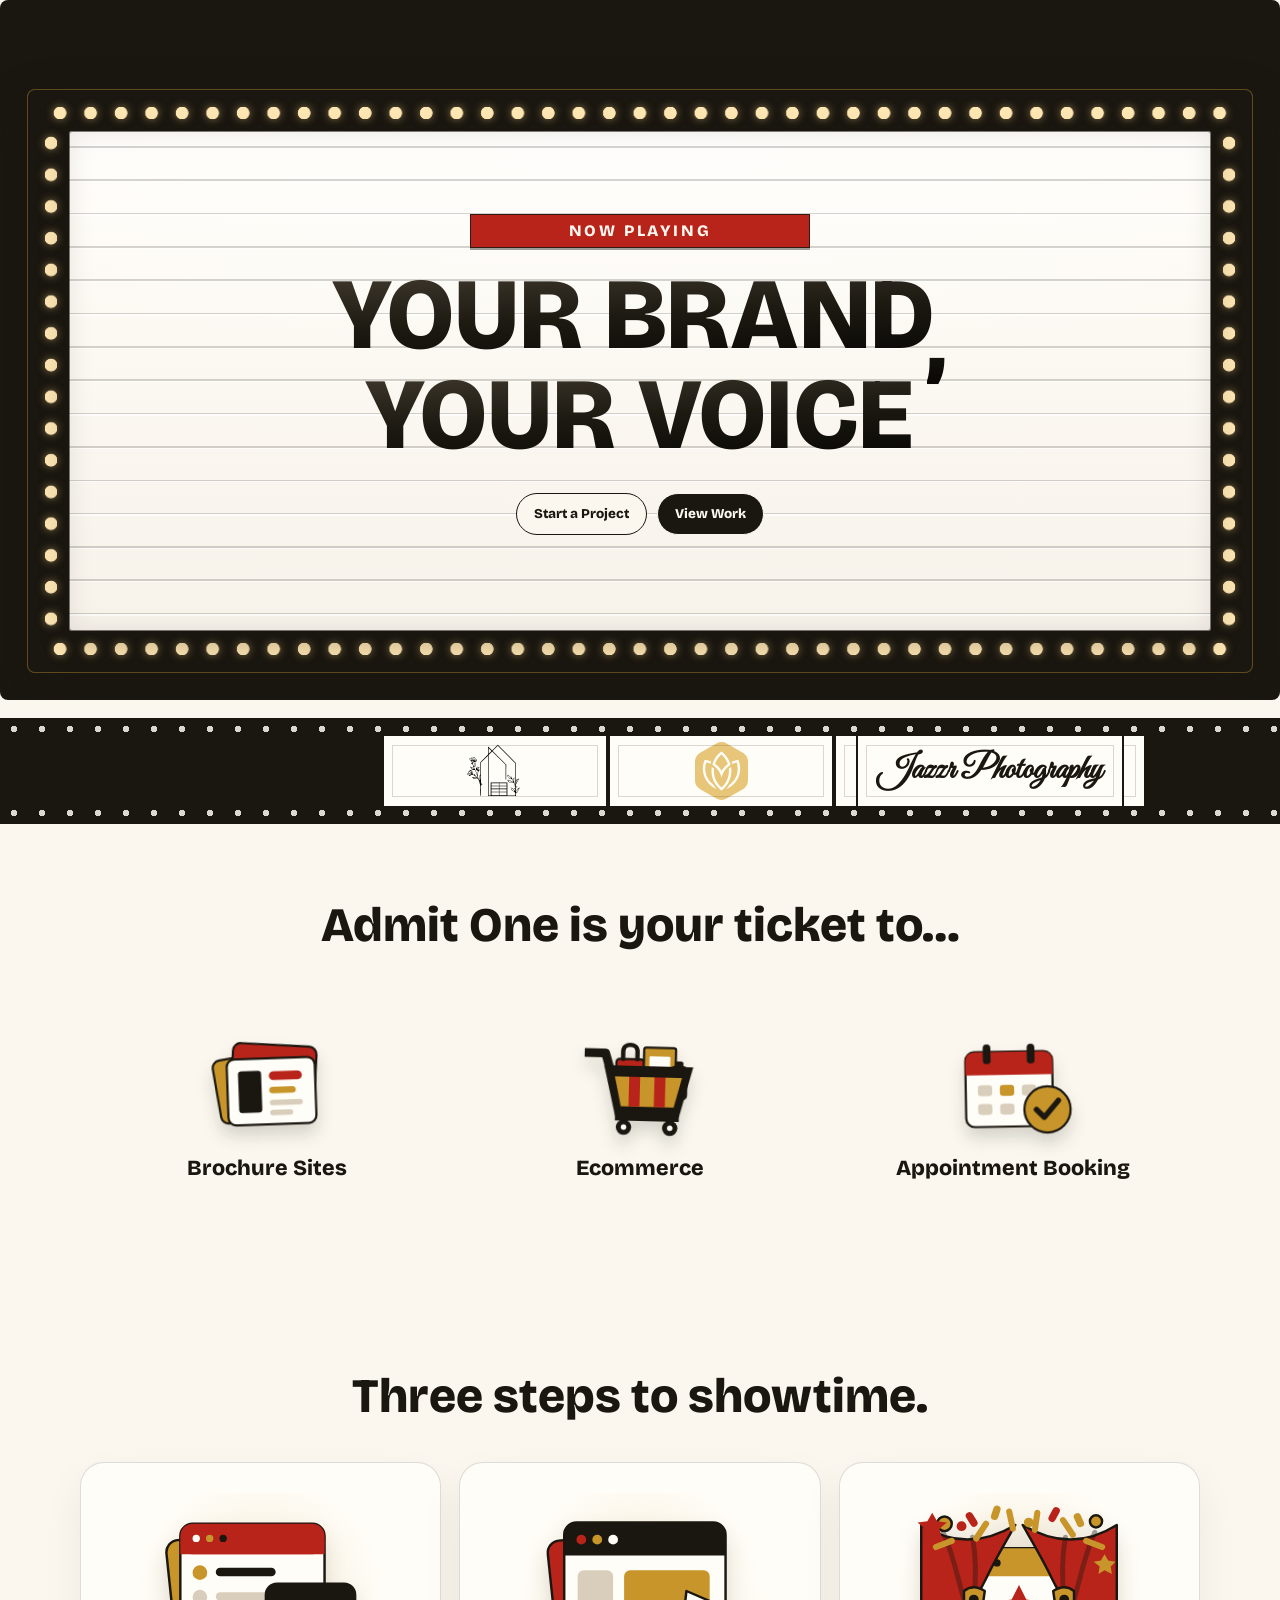
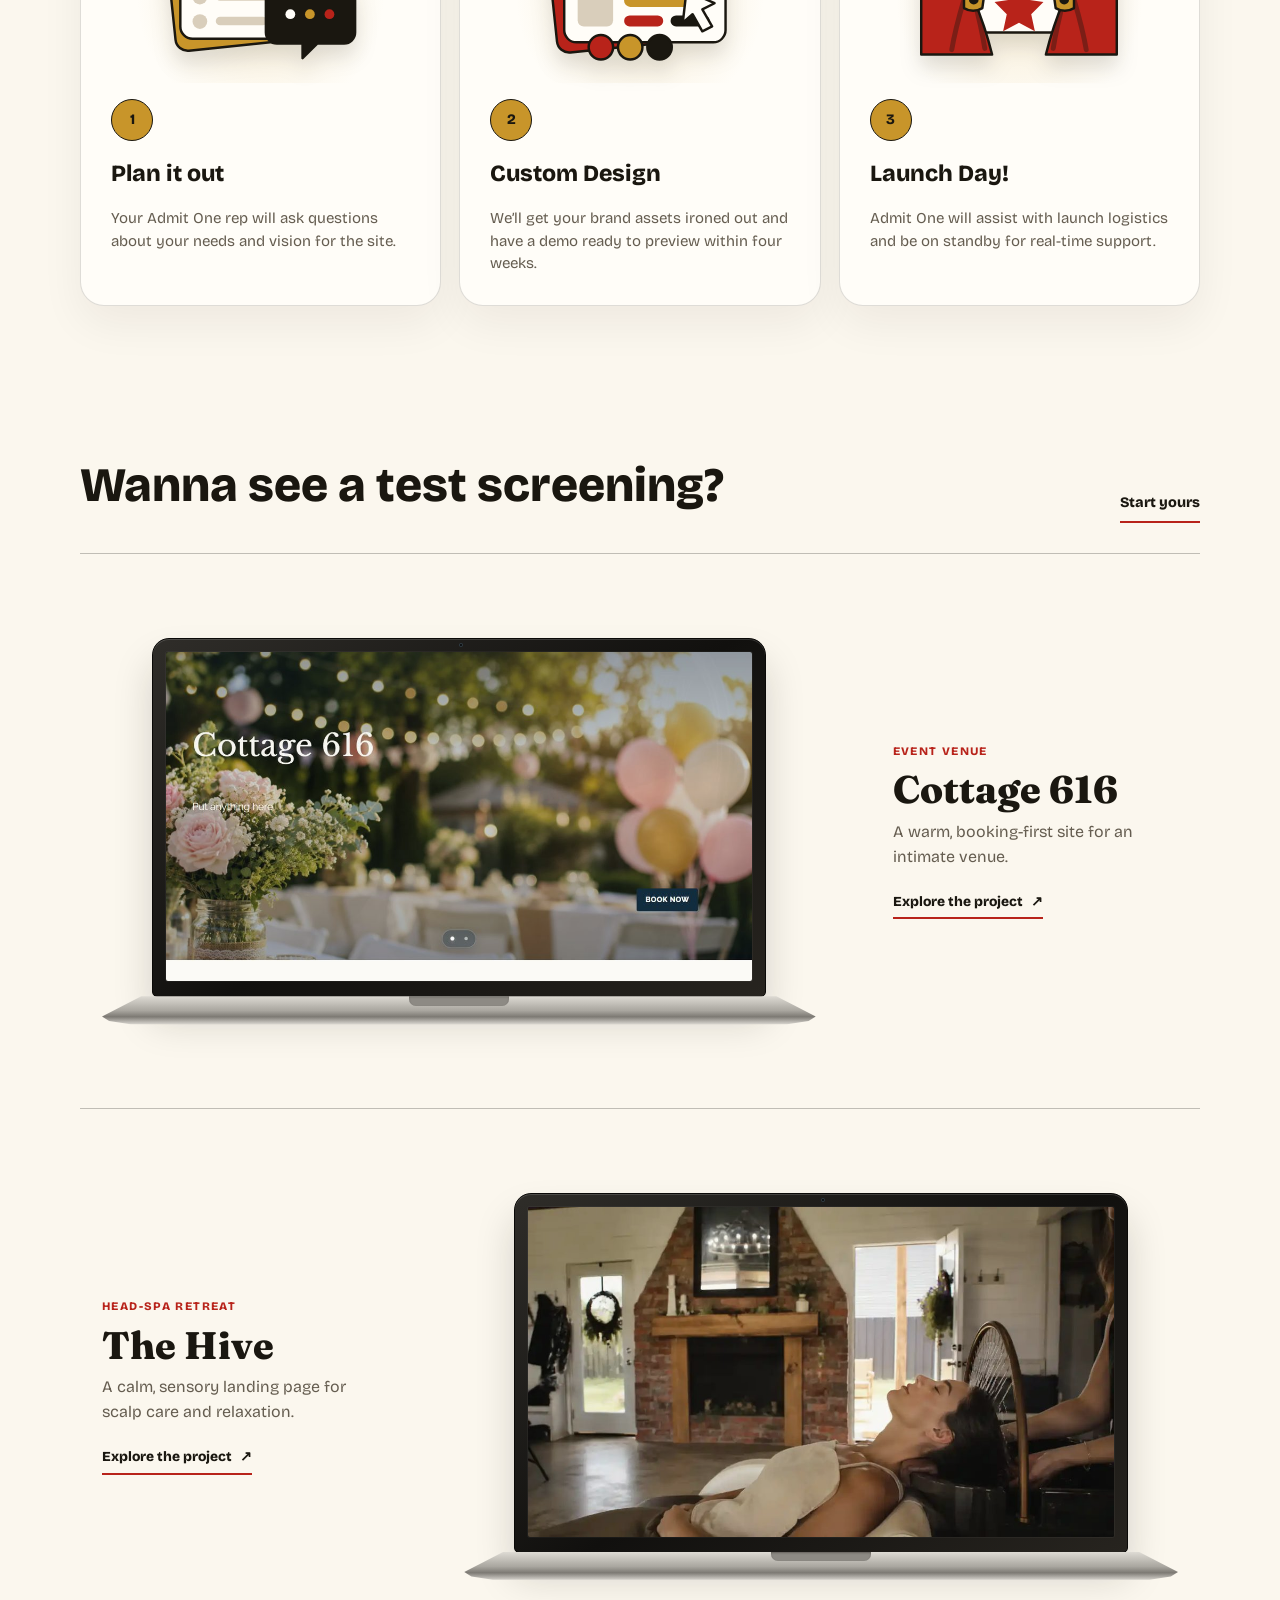
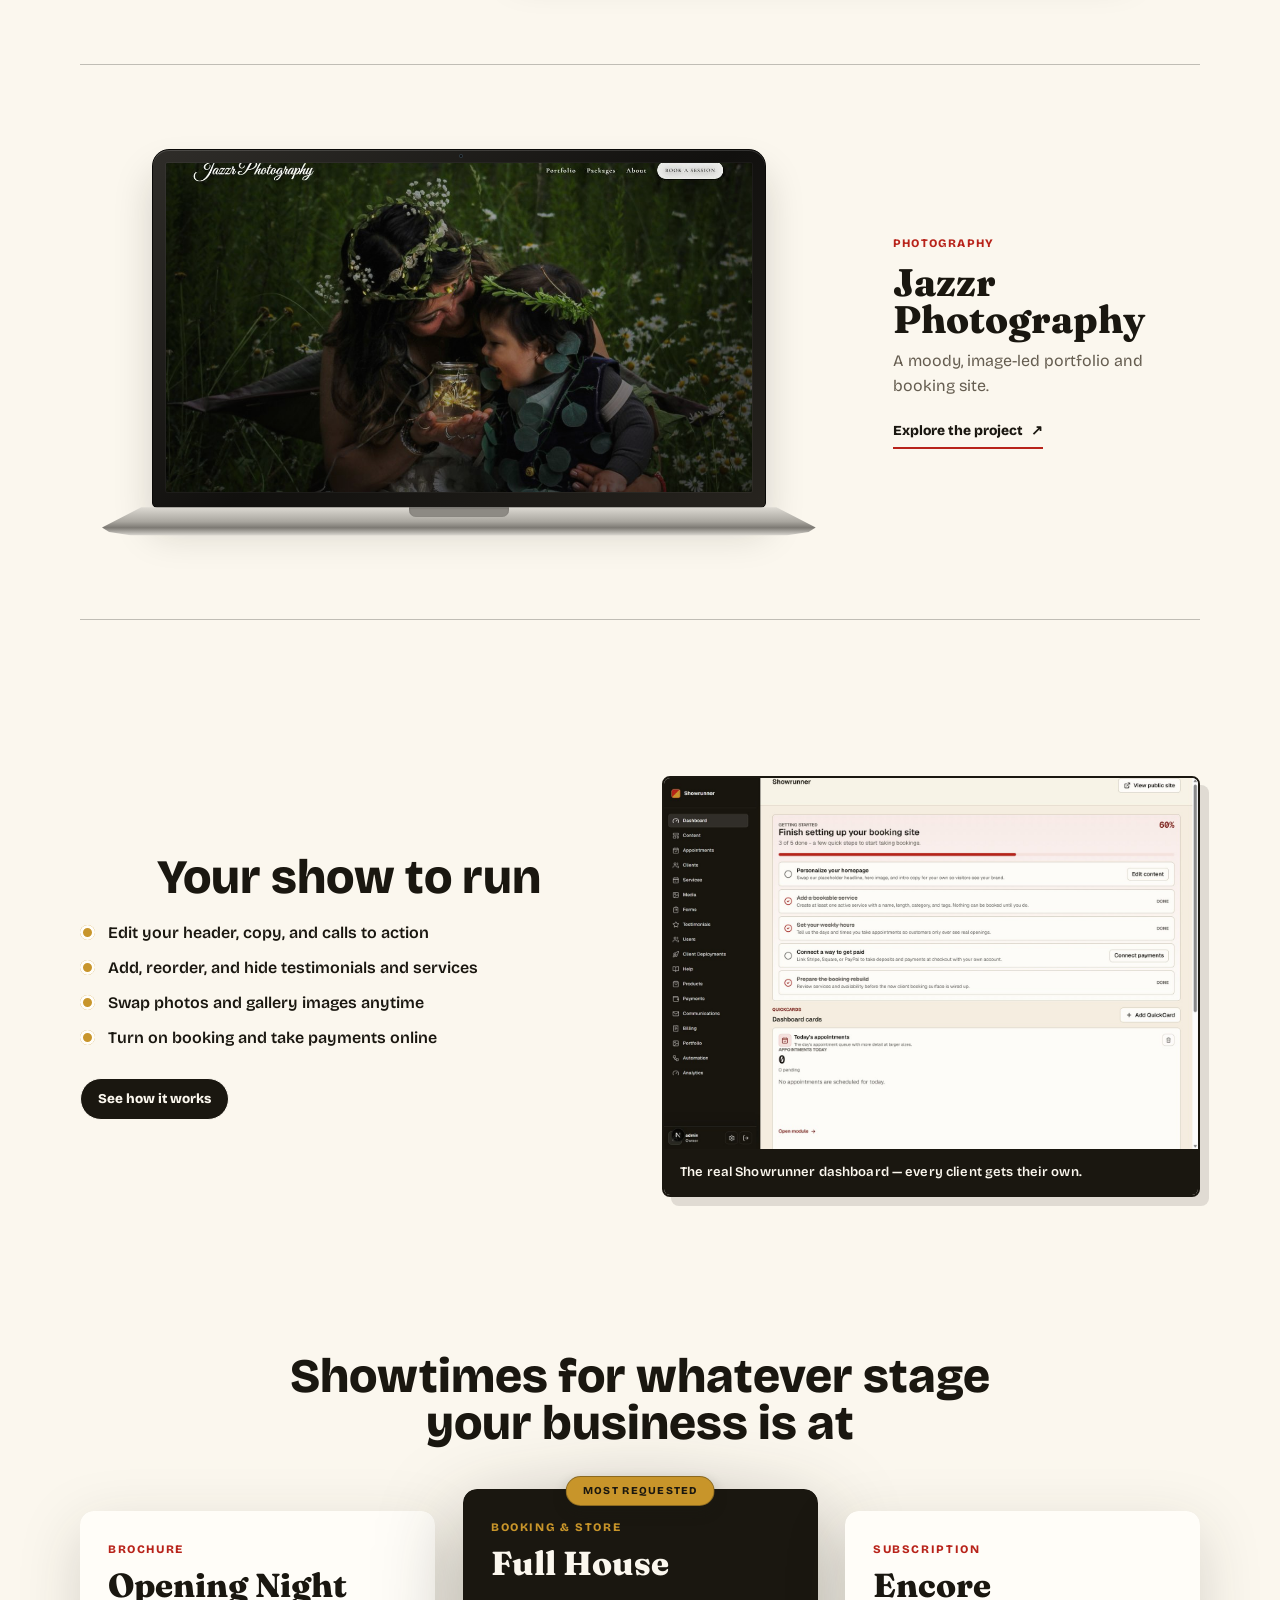
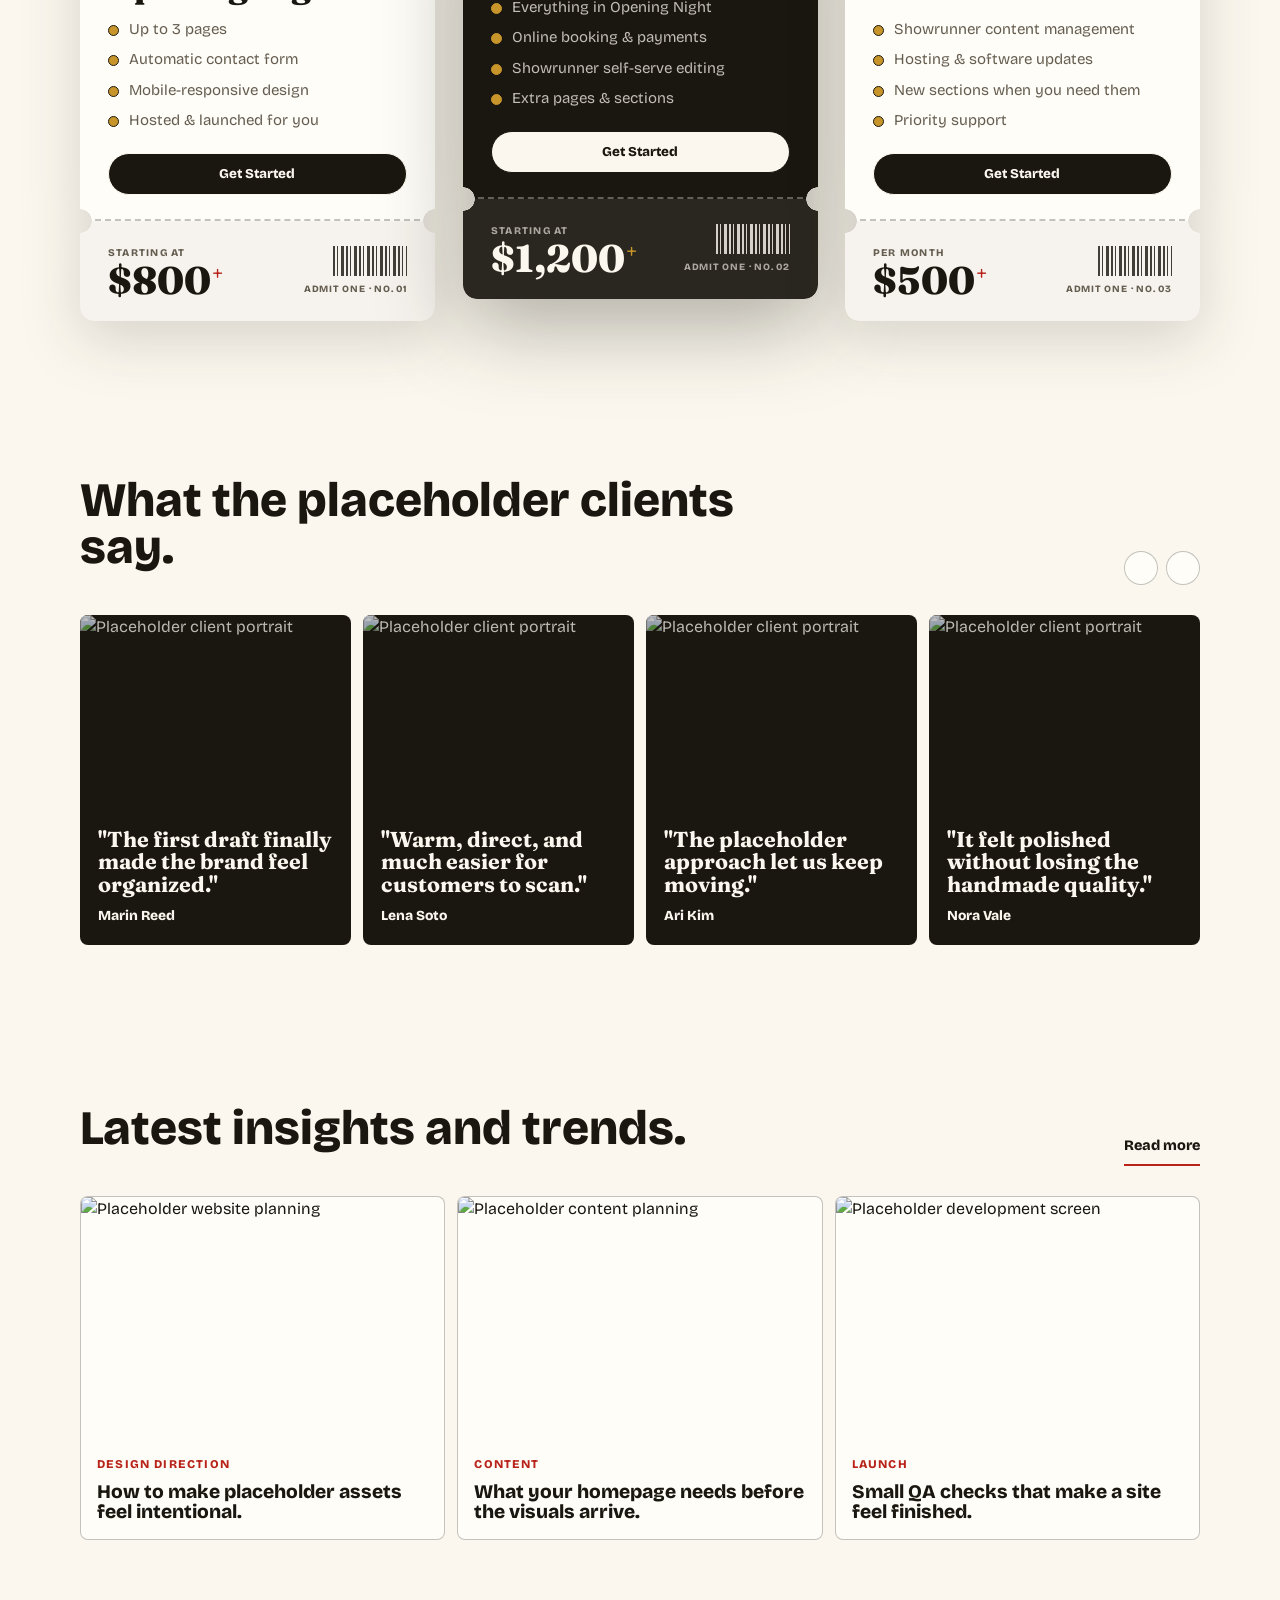
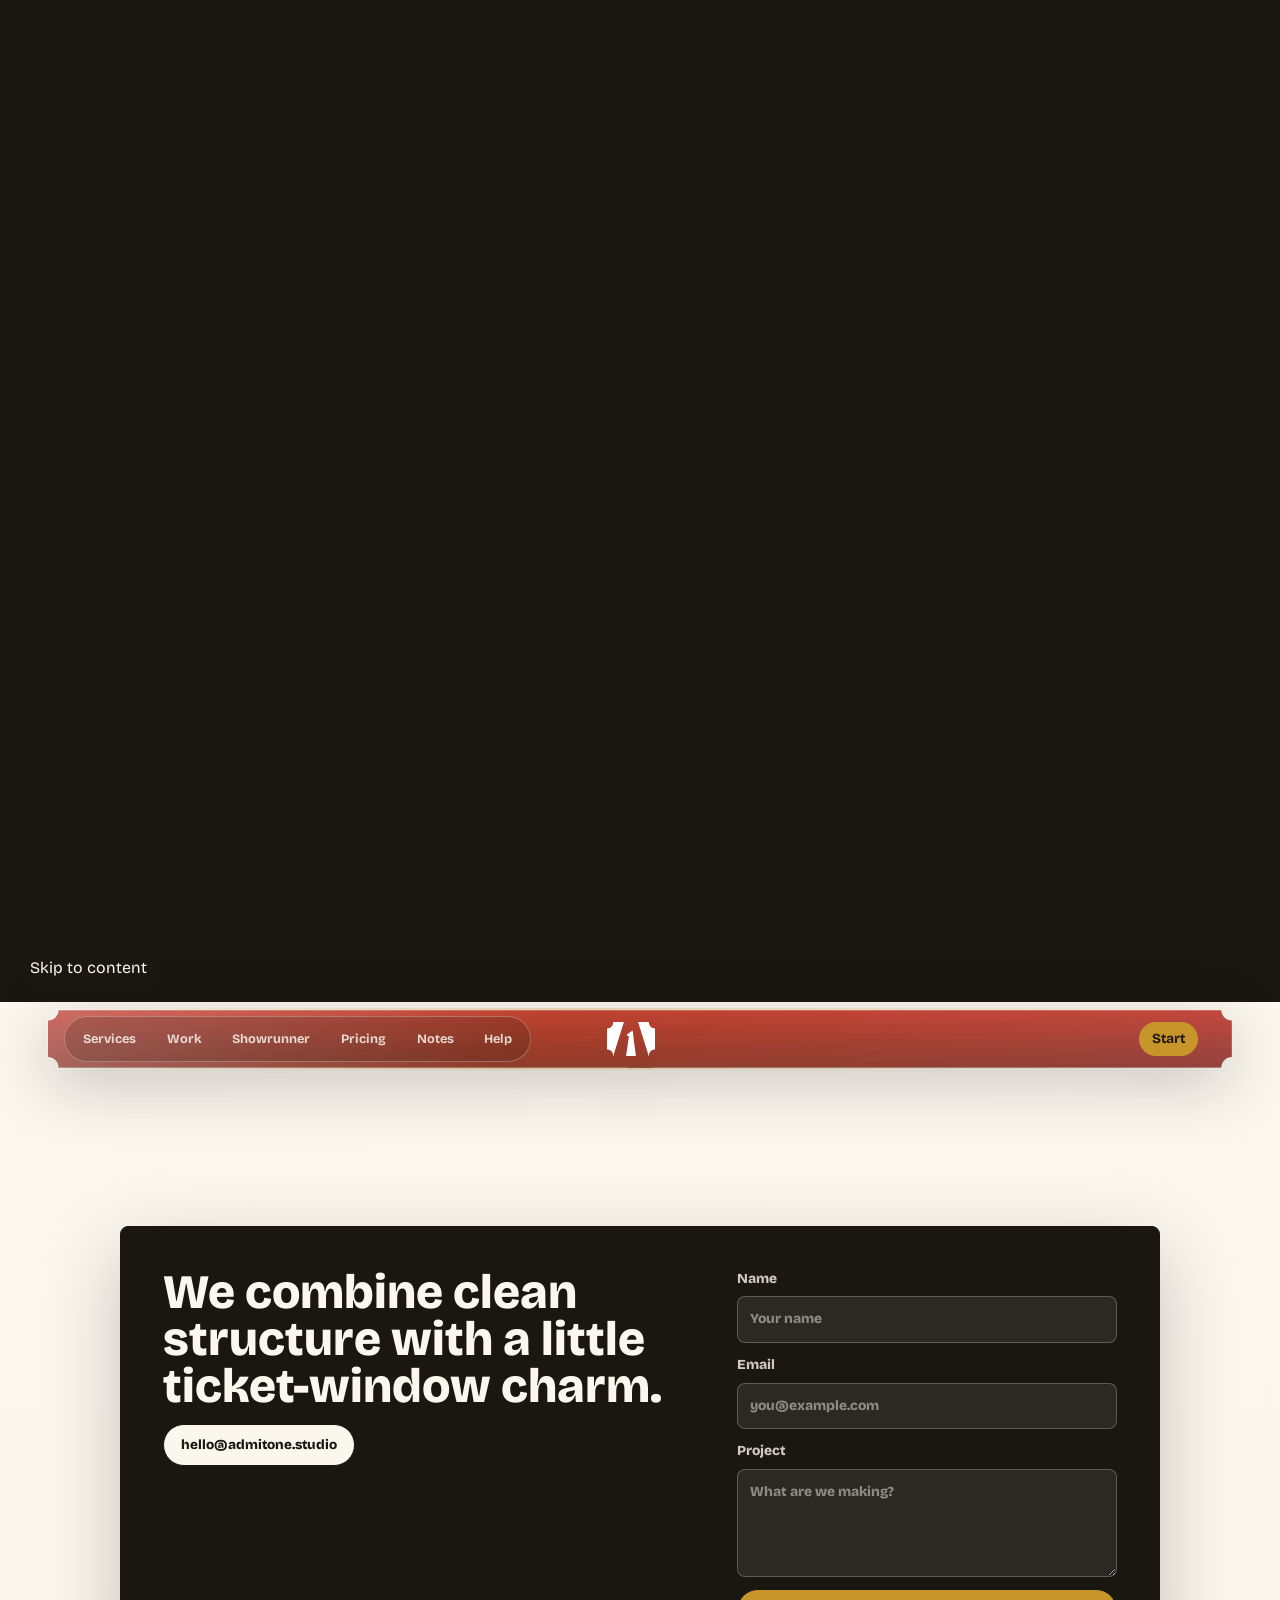
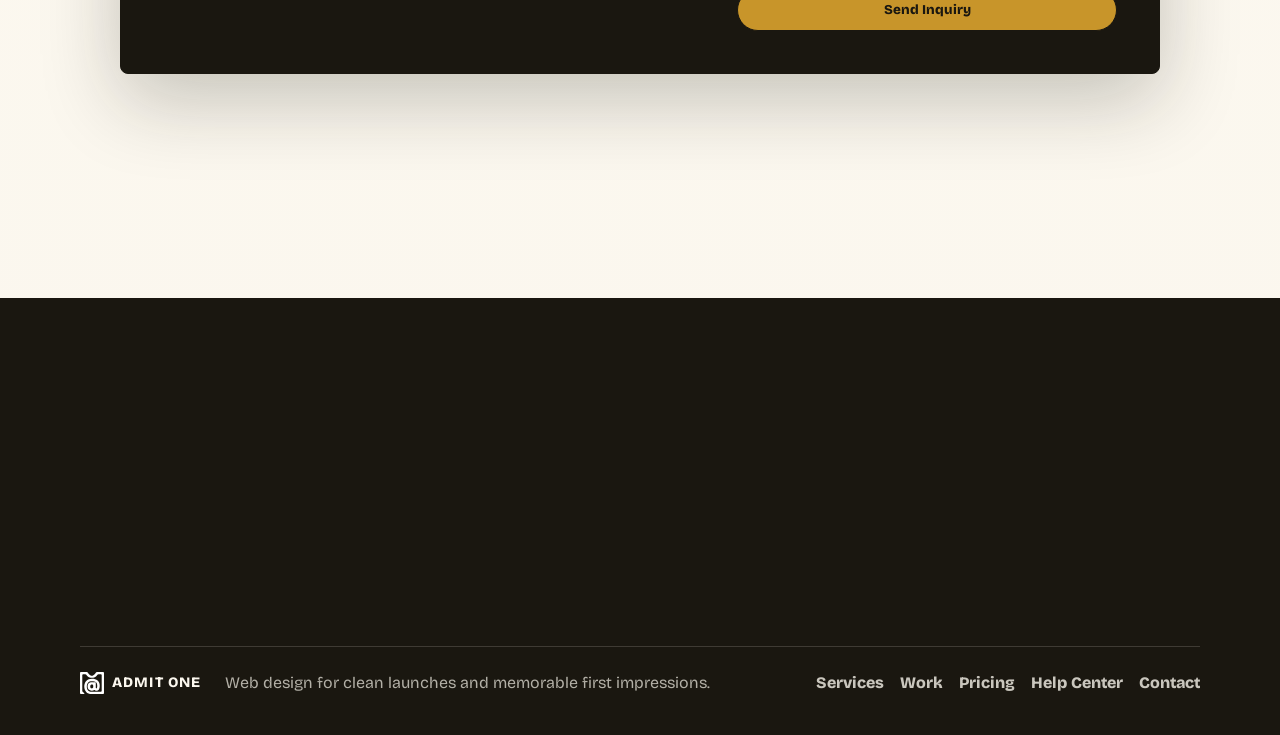
==== commit cbac26b9: "Refresh homepage content and showtime graphics" ====
--- a/index.html
+++ b/index.html
@@ -19,7 +19,8 @@
     <link rel="stylesheet" href="css/base.css" />
     <link rel="stylesheet" href="css/header.css" />
     <link rel="stylesheet" href="css/hero.css" />
-    <link rel="stylesheet" href="css/content.css" />
+    <link rel="stylesheet" href="css/content.css?v=intro-offerings" />
+    <link rel="stylesheet" href="css/blog.css" />
     <link rel="stylesheet" href="css/work-showcase.css" />
     <link rel="stylesheet" href="css/pricing.css" />
     <link rel="stylesheet" href="css/showtime.css" />
@@ -71,7 +72,9 @@
             <div class="marquee-sign">
               <p class="marquee-kicker">Now Playing</p>
               <h1 class="marquee-headline">
-                <span class="marquee-line"><span class="marquee-line-text">Your Brand,</span></span>
+                <span class="marquee-line">
+                  <span class="marquee-line-text marquee-line-text--punctuated">Your Brand<span class="marquee-comma">,</span></span>
+                </span>
                 <span class="marquee-line"><span class="marquee-line-text">Your Voice</span></span>
               </h1>
               <div class="hero-actions">
@@ -100,108 +103,153 @@
       </section>
 
       <section class="section intro">
-        <p class="eyebrow centered">About Admit One</p>
-        <h2>A web design partner for brands that want clean structure with personality.</h2>
-        <p class="intro-text">
-          Clean, fast brochure sites and booking-ready builds &mdash; then Showrunner, a simple backend so you can manage your own content whenever you need to.
-        </p>
-
-        <div class="stat-grid">
-          <article class="stat-card gold-stat">
-            <span class="stat-label">Starts at</span>
-            <strong>$800</strong>
-            <p>Brochure sites up to 3 pages, with an automatic contact form.</p>
-          </article>
-          <article class="stat-card">
-            <span class="stat-label">First draft</span>
-            <strong>2-3 weeks</strong>
-            <p>Typical turnaround for a brochure-site first draft.</p>
-          </article>
-          <article class="stat-card">
-            <span class="stat-label">Anywhere</span>
-            <strong>100% remote</strong>
-            <p>Work with clients wherever they are &mdash; no service-area limits.</p>
-          </article>
-          <article class="stat-card dark-stat">
-            <span class="stat-label">Showrunner</span>
-            <strong>Self-serve</strong>
-            <p>Edit your own header, testimonials, and services &mdash; and take payments &mdash; without touching code.</p>
-          </article>
-        </div>
+        <h2>Admit One is your ticket to&hellip;</h2>
+
+        <ul class="intro-offerings" aria-label="Website services">
+          <li>
+            <span class="offering-icon" aria-hidden="true">
+              <svg viewBox="0 0 120 96" focusable="false">
+                <rect class="icon-gold icon-outline" x="14" y="19" width="76" height="58" rx="7" transform="rotate(-8 52 48)"></rect>
+                <rect class="icon-red icon-outline" x="28" y="11" width="76" height="61" rx="7" transform="rotate(5 66 42)"></rect>
+                <rect class="icon-paper icon-outline" x="24" y="23" width="80" height="60" rx="7"></rect>
+                <rect class="icon-black" x="34" y="34" width="21" height="38" rx="3"></rect>
+                <rect class="icon-red" x="62" y="35" width="30" height="8" rx="4"></rect>
+                <rect class="icon-gold" x="62" y="49" width="24" height="6" rx="3"></rect>
+                <rect class="icon-soft" x="62" y="61" width="30" height="5" rx="2.5"></rect>
+                <rect class="icon-soft" x="62" y="70" width="21" height="5" rx="2.5"></rect>
+              </svg>
+            </span>
+            <h3>Brochure Sites</h3>
+          </li>
+          <li>
+            <span class="offering-icon" aria-hidden="true">
+              <svg viewBox="0 0 120 96" focusable="false">
+                <rect class="icon-red icon-outline" x="38" y="24" width="25" height="35" rx="3"></rect>
+                <path class="icon-bag-handle" d="M44 24v-7c0-8 13-8 13 0v7"></path>
+                <rect class="icon-gold icon-outline" x="63" y="13" width="29" height="46" rx="2"></rect>
+                <rect class="icon-paper" x="68" y="21" width="19" height="10" rx="1"></rect>
+                <rect class="icon-soft icon-outline" x="88" y="30" width="14" height="29" rx="3"></rect>
+                <rect class="icon-black" x="91" y="25" width="8" height="6" rx="2"></rect>
+                <path class="icon-cart-handle" d="M13 19h15l4 13"></path>
+                <path class="icon-black" d="M27 30h81L96 76H38z"></path>
+                <path class="icon-gold" d="M37 40h61l-7 27H43z"></path>
+                <path class="icon-red" d="M50 40h10v27H50zM73 40h10v27H73z"></path>
+                <path class="icon-black" d="M38 72h58v8H38z"></path>
+                <circle class="icon-black" cx="46" cy="86" r="7"></circle>
+                <circle class="icon-black" cx="88" cy="86" r="7"></circle>
+                <circle class="icon-paper" cx="46" cy="86" r="2.5"></circle>
+                <circle class="icon-paper" cx="88" cy="86" r="2.5"></circle>
+              </svg>
+            </span>
+            <h3>Ecommerce</h3>
+          </li>
+          <li>
+            <span class="offering-icon" aria-hidden="true">
+              <svg viewBox="0 0 120 96" focusable="false">
+                <rect class="icon-paper icon-outline" x="17" y="17" width="79" height="68" rx="8"></rect>
+                <path class="icon-red" d="M17 25a8 8 0 0 1 8-8h63a8 8 0 0 1 8 8v13H17z"></path>
+                <rect class="icon-black" x="33" y="10" width="7" height="18" rx="3.5"></rect>
+                <rect class="icon-black" x="73" y="10" width="7" height="18" rx="3.5"></rect>
+                <rect class="icon-soft" x="28" y="47" width="13" height="10" rx="3"></rect>
+                <rect class="icon-gold" x="48" y="47" width="13" height="10" rx="3"></rect>
+                <rect class="icon-soft" x="68" y="47" width="13" height="10" rx="3"></rect>
+                <rect class="icon-soft" x="28" y="64" width="13" height="10" rx="3"></rect>
+                <rect class="icon-soft" x="48" y="64" width="13" height="10" rx="3"></rect>
+                <circle class="icon-gold icon-outline" cx="91" cy="70" r="21"></circle>
+                <path class="icon-check" d="m81 70 7 7 13-15"></path>
+              </svg>
+            </span>
+            <h3>Appointment Booking</h3>
+          </li>
+        </ul>
       </section>
 
       <section class="section services" id="services">
-        <p class="eyebrow centered">Services</p>
-        <h2>Comprehensive web design without the bloated production circus.</h2>
-        <p class="section-intro">
-          Strategy, design, and handoff support organized into practical pieces.
-        </p>
+        <h2>Three steps to showtime.</h2>
 
         <div class="service-row">
           <article>
-            <span class="icon-dot">01</span>
-            <h3>Site Strategy</h3>
-            <p>Page goals, content order, calls to action, and the structure behind a cleaner site.</p>
+            <div class="process-graphic" aria-hidden="true">
+              <svg viewBox="0 0 180 140" focusable="false">
+                <rect class="icon-gold icon-outline" x="16" y="25" width="118" height="91" rx="10" transform="rotate(-6 75 70)"></rect>
+                <rect class="icon-paper icon-outline" x="24" y="17" width="118" height="94" rx="10"></rect>
+                <rect class="icon-red" x="24" y="17" width="118" height="25" rx="10"></rect>
+                <path class="icon-red" d="M24 32h118v10H24z"></path>
+                <circle class="icon-paper" cx="37" cy="29" r="3"></circle>
+                <circle class="icon-gold" cx="48" cy="29" r="3"></circle>
+                <circle class="icon-black" cx="59" cy="29" r="3"></circle>
+                <circle class="icon-gold" cx="40" cy="57" r="6"></circle>
+                <circle class="icon-soft" cx="40" cy="77" r="6"></circle>
+                <circle class="icon-soft" cx="40" cy="97" r="6"></circle>
+                <rect class="icon-black" x="53" y="53" width="49" height="7" rx="3.5"></rect>
+                <rect class="icon-soft" x="53" y="73" width="65" height="7" rx="3.5"></rect>
+                <rect class="icon-soft" x="53" y="93" width="42" height="7" rx="3.5"></rect>
+                <path class="icon-black icon-outline" d="M103 66h55a9 9 0 0 1 9 9v31a9 9 0 0 1-9 9h-22l-12 12v-12h-21a9 9 0 0 1-9-9V75a9 9 0 0 1 9-9Z"></path>
+                <circle class="icon-paper" cx="114" cy="91" r="4"></circle>
+                <circle class="icon-gold" cx="130" cy="91" r="4"></circle>
+                <circle class="icon-red" cx="146" cy="91" r="4"></circle>
+              </svg>
+            </div>
+            <span class="process-step">1</span>
+            <h3>Plan it out</h3>
+            <p>Your Admit One rep will ask questions about your needs and vision for the site.</p>
           </article>
           <article>
-            <span class="icon-dot">02</span>
+            <div class="process-graphic" aria-hidden="true">
+              <svg viewBox="0 0 180 140" focusable="false">
+                <rect class="icon-red icon-outline" x="18" y="25" width="126" height="92" rx="10" transform="rotate(-6 81 71)"></rect>
+                <rect class="icon-paper icon-outline" x="28" y="16" width="132" height="98" rx="10"></rect>
+                <path class="icon-black" d="M28 26a10 10 0 0 1 10-10h112a10 10 0 0 1 10 10v17H28z"></path>
+                <circle class="icon-red" cx="42" cy="30" r="4"></circle>
+                <circle class="icon-gold" cx="55" cy="30" r="4"></circle>
+                <circle class="icon-paper" cx="68" cy="30" r="4"></circle>
+                <rect class="icon-soft" x="39" y="55" width="29" height="46" rx="5"></rect>
+                <rect class="icon-gold" x="77" y="55" width="70" height="30" rx="5"></rect>
+                <rect class="icon-red" x="77" y="92" width="32" height="9" rx="4.5"></rect>
+                <rect class="icon-black" x="115" y="92" width="32" height="9" rx="4.5"></rect>
+                <circle class="icon-red icon-outline" cx="58" cy="118" r="10"></circle>
+                <circle class="icon-gold icon-outline" cx="82" cy="118" r="10"></circle>
+                <circle class="icon-black icon-outline" cx="106" cy="118" r="10"></circle>
+                <path class="icon-paper icon-outline" d="m128 72 23 10-10 5 8 14-8 4-8-14-8 7z"></path>
+              </svg>
+            </div>
+            <span class="process-step">2</span>
             <h3>Custom Design</h3>
-            <p>Homepage and interior layouts with strong hierarchy, responsive states, and reusable sections.</p>
+            <p>We&rsquo;ll get your brand assets ironed out and have a demo ready to preview within four weeks.</p>
           </article>
           <article>
-            <span class="icon-dot">03</span>
-            <h3>Launch Support</h3>
-            <p>Design notes, placeholder assets, QA passes, and clean handoff for build or implementation.</p>
-          </article>
-          <article class="service-photo">
-            <img src="https://picsum.photos/seed/admit-one-team/520/360" alt="Placeholder team collaboration" />
-          </article>
-        </div>
-      </section>
-
-      <section class="section feature-section">
-        <p class="eyebrow centered">The Build</p>
-        <h2>Where visual polish meets a site people can actually use.</h2>
-        <p class="section-intro">
-          The draft should make decisions visible, not hide behind decoration.
-        </p>
-
-        <div class="feature-grid">
-          <article>
-            <div class="feature-visual browser-stack">
-              <span></span>
-              <span></span>
-              <span></span>
-            </div>
-            <h3>Page Architecture</h3>
-            <p>Sections are ordered around what visitors need to understand, compare, and do next.</p>
-          </article>
-          <article>
-            <div class="feature-visual chart-stack">
-              <span></span>
-              <span></span>
-              <span></span>
-              <span></span>
-            </div>
-            <h3>Design Systems</h3>
-            <p>Colors, type, buttons, cards, spacing, and reusable blocks stay consistent across the site.</p>
-          </article>
-          <article>
-            <div class="feature-visual ticket-stack">
-              <span>ADMIT</span>
-              <span>ONE</span>
-            </div>
-            <h3>Brand Details</h3>
-            <p>Small moments bring the vintage charm without turning the interface into a theme party.</p>
-          </article>
-          <article>
-            <div class="feature-visual map-stack">
-              <span>Home</span>
-              <span>Work</span>
-              <span>Contact</span>
-            </div>
-            <h3>Responsive Flow</h3>
-            <p>The layout is checked across device sizes so the experience stays clean and scannable.</p>
+            <div class="process-graphic" aria-hidden="true">
+              <svg viewBox="0 0 180 140" focusable="false">
+                <rect class="icon-paper icon-outline" x="49" y="37" width="82" height="69" rx="8"></rect>
+                <path class="icon-gold" d="M49 46a9 9 0 0 1 9-9h64a9 9 0 0 1 9 9v14H49z"></path>
+                <circle class="icon-red" cx="61" cy="49" r="3"></circle>
+                <circle class="icon-black" cx="72" cy="49" r="3"></circle>
+                <path class="icon-red" d="m90 67 6 12 14 2-10 10 3 14-13-7-13 7 3-14-10-10 14-2z"></path>
+                <path class="icon-red icon-outline" d="M10 18c22 14 47 18 77 0-8 14-17 29-24 44-4 8-7 13-10 17 6 14 11 29 15 45H10Z"></path>
+                <path class="icon-red icon-outline" d="M170 18c-22 14-47 18-77 0 8 14 17 29 24 44 4 8 7 13 10 17-6 14-11 29-15 45h58Z"></path>
+                <path class="icon-curtain-fold" d="M28 24c9 20 12 39 17 55-5 17-8 29-10 41M52 28c3 17 3 34 1 50 4 15 7 28 9 41"></path>
+                <path class="icon-curtain-fold" d="M152 24c-9 20-12 39-17 55 5 17 8 29 10 41M128 28c-3 17-3 34-1 50-4 15-7 28-9 41"></path>
+                <path class="icon-gold icon-outline" d="M45 72c5-4 11-4 17 0l-2 14c-5 3-10 3-15 0Z"></path>
+                <path class="icon-gold icon-outline" d="M135 72c-5-4-11-4-17 0l2 14c5 3 10 3 15 0Z"></path>
+                <circle class="icon-black" cx="53" cy="79" r="4"></circle>
+                <circle class="icon-black" cx="127" cy="79" r="4"></circle>
+                <circle class="icon-gold icon-outline" cx="29" cy="17" r="6"></circle>
+                <circle class="icon-gold icon-outline" cx="153" cy="15" r="5"></circle>
+                <path class="icon-confetti" d="m63 17-8 12M82 7l3 14M105 8l-2 14M126 14l8 12M145 31l13 5M35 31l-13 5"></path>
+                <rect class="icon-red" x="48" y="7" width="6" height="13" rx="3" transform="rotate(-32 51 13)"></rect>
+                <rect class="icon-gold" x="68" y="2" width="6" height="12" rx="3" transform="rotate(18 71 8)"></rect>
+                <rect class="icon-red" x="116" y="3" width="6" height="13" rx="3" transform="rotate(28 119 9)"></rect>
+                <rect class="icon-gold" x="136" y="8" width="6" height="12" rx="3" transform="rotate(-24 139 14)"></rect>
+                <path class="icon-red" d="m19 8 4 7 8 1-6 5 2 8-8-4-7 4 1-8-6-5 8-1z"></path>
+                <path class="icon-gold" d="m160 42 3 5 6 1-4 4 1 6-6-3-5 3 1-6-5-4 6-1z"></path>
+                <circle class="icon-red" cx="43" cy="19" r="4"></circle>
+                <circle class="icon-gold" cx="98" cy="16" r="4"></circle>
+                <circle class="icon-red" cx="150" cy="59" r="4"></circle>
+              </svg>
+            </div>
+            <span class="process-step">3</span>
+            <h3>Launch Day!</h3>
+            <p>Admit One will assist with launch logistics and be on standby for real-time support.</p>
           </article>
         </div>
       </section>
@@ -209,8 +257,7 @@
       <section class="section work" id="work">
         <div class="section-heading">
           <div>
-            <p class="eyebrow">Selected Work</p>
-            <h2>Live sites built with structure and personality.</h2>
+            <h2>Wanna see a test screening?</h2>
           </div>
           <a class="small-link" href="#contact">Start yours</a>
         </div>
@@ -305,11 +352,7 @@
       <section class="section showrunner" id="showrunner">
         <div class="showrunner-grid">
           <div class="showrunner-copy">
-            <p class="eyebrow">Showrunner</p>
-            <h2>Your site, yours to run.</h2>
-            <p class="section-intro">
-              Every site comes with Showrunner &mdash; a simple backend where you update your own content without touching code or waiting on a developer.
-            </p>
+            <h2>Your show to run</h2>
             <ul class="showrunner-points">
               <li>Edit your header, copy, and calls to action</li>
               <li>Add, reorder, and hide testimonials and services</li>
@@ -326,11 +369,7 @@
       </section>
 
       <section class="section pricing" id="pricing">
-        <p class="eyebrow centered">Packages</p>
-        <h2>Flexible plans built for different stages of growth.</h2>
-        <p class="section-intro">
-          Straightforward pricing &mdash; a simple brochure site, a booking-and-payments build, or an ongoing subscription that keeps Showrunner and hosting running.
-        </p>
+        <h2>Showtimes for whatever stage your business is at</h2>
 
         <div class="pricing-grid">
           <article class="tier-ticket" style="--reveal-delay: 0ms">
@@ -417,7 +456,6 @@
       <section class="section testimonials">
         <div class="section-heading">
           <div>
-            <p class="eyebrow">Testimonials</p>
             <h2>What the placeholder clients say.</h2>
           </div>
           <div class="mini-controls" aria-hidden="true"><span></span><span></span></div>
@@ -450,24 +488,23 @@
       <section class="section notes" id="notes">
         <div class="section-heading">
           <div>
-            <p class="eyebrow">Notes</p>
             <h2>Latest insights and trends.</h2>
           </div>
-          <a class="small-link" href="#contact">Read more</a>
-        </div>
-
-        <div class="notes-grid">
-          <article>
+          <a class="small-link" href="blog.html">Read more</a>
+        </div>
+
+        <div class="notes-grid" data-blog-grid aria-live="polite">
+          <article data-blog-fallback>
             <img src="https://picsum.photos/seed/admit-one-note-a/520/360" alt="Placeholder website planning" />
             <p>Design Direction</p>
             <h3>How to make placeholder assets feel intentional.</h3>
           </article>
-          <article>
+          <article data-blog-fallback>
             <img src="https://picsum.photos/seed/admit-one-note-b/520/360" alt="Placeholder content planning" />
             <p>Content</p>
             <h3>What your homepage needs before the visuals arrive.</h3>
           </article>
-          <article>
+          <article data-blog-fallback>
             <img src="https://picsum.photos/seed/admit-one-note-c/520/360" alt="Placeholder development screen" />
             <p>Launch</p>
             <h3>Small QA checks that make a site feel finished.</h3>
@@ -479,7 +516,6 @@
         <div class="showtime-sticky">
           <div class="showtime-layer showtime-layer-dark">
             <div class="showtime-copy">
-              <p class="eyebrow">Final cue</p>
               <h2 id="showtime-title">Ready for showtime?</h2>
               <a class="button button-light" href="#contact">Start the Project</a>
             </div>
@@ -488,7 +524,6 @@
             <div class="showtime-curtain-panel showtime-curtain-left"></div>
             <div class="showtime-curtain-panel showtime-curtain-right"></div>
             <div class="showtime-copy">
-              <p class="eyebrow">Final cue</p>
               <h2>Ready for showtime?</h2>
               <span class="button button-dark">Start the Project</span>
             </div>
@@ -497,11 +532,7 @@
           <div class="showtime-form-panel">
             <div class="contact-banner">
               <div class="contact-copy">
-                <p class="eyebrow">Build the first draft</p>
                 <h2>We combine clean structure with a little ticket-window charm.</h2>
-                <p>
-                  Tell us what you are making, what assets are still in progress, and what the new site needs to do.
-                </p>
                 <a href="mailto:hello@admitone.studio" class="button button-light">hello@admitone.studio</a>
               </div>
               <form class="contact-form" action="#" method="post">
@@ -687,6 +718,8 @@
       </article>
     </template>
 
+    <script src="js/blog-config.js"></script>
+    <script src="js/blog.js"></script>
     <script src="js/main.js?v=case-study-laptops"></script>
   </body>
 </html>
--- a/css/hero.css
+++ b/css/hero.css
@@ -205,6 +205,23 @@
   text-box: trim-both cap alphabetic;
 }
 
+.marquee-line-text--punctuated {
+  padding-right: 0.13em;
+}
+
+.marquee-comma {
+  position: absolute;
+  right: 0;
+  bottom: -0.23em;
+  display: block;
+  line-height: 1;
+  color: #181410;
+  background-image: linear-gradient(177deg, #453d31 0%, #1d1a12 50%, #060503 100%);
+  -webkit-background-clip: text;
+  background-clip: text;
+  -webkit-text-fill-color: transparent;
+}
+
 /* Fallback for engines without text-box-trim: with line-height 1 and this
    font's ascent/descent (930/-270 per 1000), the baseline sits 0.17em above
    the line-box bottom, so nudging down 0.17em drops it onto the lower rail. */
--- a/css/content.css
+++ b/css/content.css
@@ -11,98 +11,107 @@
   color: var(--muted);
 }
 
-/* Stats */
-.stat-grid {
-  display: grid;
-  grid-template-columns: repeat(2, 1fr);
-  grid-auto-rows: minmax(150px, auto);
-  gap: 12px;
-  margin-top: 34px;
-  text-align: left;
-}
-
-.stat-card {
-  min-height: 150px;
-  padding: 18px;
-  border: 1px solid var(--line-strong);
-  border-radius: var(--radius);
-  background: var(--paper);
-  overflow: hidden;
-}
-
-.stat-card strong {
-  display: block;
-  margin: 8px 0;
-  font-family: var(--serif);
-  font-size: 1.9rem;
-  line-height: 0.95;
-}
-
-.stat-card p,
-.stat-card span {
-  color: var(--muted);
-}
-
-.stat-label {
-  color: var(--red);
-  font-size: 0.75rem;
-  font-weight: 800;
-  text-transform: uppercase;
-  letter-spacing: 0.1em;
-}
-
-.image-stat {
-  position: relative;
-  grid-row: span 2;
-  min-height: 312px;
+/* Intro offerings */
+.intro-offerings {
+  list-style: none;
+  display: grid;
+  grid-template-columns: repeat(3, 1fr);
+  margin: 48px 0 0;
   padding: 0;
-  color: var(--warm);
-  background: var(--black);
-}
-
-.image-stat img {
-  height: 100%;
-  min-height: 312px;
-  object-fit: cover;
-  opacity: 0.74;
-  filter: saturate(0.85);
-}
-
-.image-stat div {
-  position: absolute;
-  left: 18px;
-  right: 18px;
-  bottom: 18px;
-  padding: 16px;
-  border-radius: var(--radius);
-  background: var(--paper);
-  color: var(--black);
-}
-
-.image-stat span {
-  display: block;
-}
-
-.gold-stat {
-  background: var(--gold);
-}
-
-.gold-stat .stat-label,
-.gold-stat p {
-  color: rgba(26, 23, 16, 0.72);
-}
-
-.dark-stat {
-  background: var(--black);
-  color: var(--warm);
-}
-
-.dark-stat .stat-label {
-  color: var(--gold);
-}
-
-.dark-stat p {
-  color: rgba(251, 247, 238, 0.7);
+}
+
+.intro-offerings li {
+  display: grid;
+  justify-items: center;
+  align-content: center;
+  gap: 18px;
+  min-width: 0;
+  min-height: 220px;
+  padding: 32px 20px;
+}
+
+.intro-offerings li + li {
+  border-left: 0;
+}
+
+.offering-icon {
+  display: grid;
+  width: 132px;
+  height: 106px;
+  place-items: center;
+}
+
+.offering-icon svg {
+  width: 100%;
+  overflow: visible;
+  filter: drop-shadow(0 10px 8px rgba(26, 23, 16, 0.16));
+}
+
+.intro-offerings li:nth-child(1) .offering-icon svg {
+  transform: rotate(-2deg);
+}
+
+.intro-offerings li:nth-child(2) .offering-icon svg {
+  transform: rotate(1.5deg);
+}
+
+.intro-offerings li:nth-child(3) .offering-icon svg {
+  transform: rotate(-1deg);
+}
+
+.icon-paper {
+  fill: var(--paper);
+}
+
+.icon-gold {
+  fill: var(--gold);
+}
+
+.icon-red {
+  fill: var(--red);
+}
+
+.icon-black {
+  fill: var(--black);
+}
+
+.icon-soft {
+  fill: #d9cebb;
+}
+
+.icon-outline {
+  stroke: var(--black);
+  stroke-width: 2;
+  stroke-linejoin: round;
+}
+
+.icon-check {
+  fill: none;
+  stroke: var(--black);
+  stroke-width: 5;
+  stroke-linecap: round;
+  stroke-linejoin: round;
+}
+
+.icon-bag-handle {
+  fill: none;
+  stroke: var(--black);
+  stroke-width: 4;
+  stroke-linecap: round;
+}
+
+.icon-cart-handle {
+  fill: none;
+  stroke: var(--black);
+  stroke-width: 8;
+  stroke-linecap: square;
+  stroke-linejoin: round;
+}
+
+.intro-offerings h3 {
+  margin: 0;
+  font-size: clamp(1rem, 2vw, 1.35rem);
+  line-height: 1.1;
 }
 
 /* Showrunner */
@@ -178,54 +187,79 @@
 /* Services */
 .service-row {
   display: grid;
-  grid-template-columns: repeat(4, minmax(0, 1fr));
-  gap: 10px;
-  margin-top: 30px;
-  border: 1px solid var(--line-strong);
-  border-radius: var(--radius);
+  grid-template-columns: repeat(3, minmax(0, 1fr));
+  gap: 18px;
+  margin-top: 42px;
+}
+
+.service-row article {
+  min-height: 440px;
+  display: grid;
+  grid-template-rows: 190px 42px 34px auto;
+  align-items: start;
+  row-gap: 16px;
+  padding: 30px;
+  border: 1px solid var(--line);
+  border-radius: 24px;
   background: var(--paper);
-  overflow: hidden;
-}
-
-.service-row article {
-  min-height: 220px;
-  padding: 18px;
-  border-right: 1px solid var(--line);
-}
-
-.service-row article:last-child {
-  border-right: 0;
+  box-shadow: 0 18px 44px rgba(26, 23, 16, 0.06);
+}
+
+.service-row h3 {
+  align-self: center;
+  margin: 0;
+  font-size: 1.45rem;
+  line-height: 1.1;
 }
 
 .service-row p {
-  margin-bottom: 0;
+  margin: 0;
   color: var(--muted);
   font-size: 0.94rem;
 }
 
-.icon-dot {
-  width: 34px;
-  height: 34px;
-  display: grid;
+.process-step {
+  display: grid;
+  width: 42px;
+  height: 42px;
+  padding: 0;
   place-items: center;
-  margin-bottom: 54px;
-  background: var(--gold);
   border: 1px solid var(--black);
   border-radius: 50%;
   color: var(--black);
-  font-size: 0.75rem;
+  background: var(--gold);
+  font-size: 0.9rem;
   font-weight: 800;
 }
 
-.service-photo {
-  padding: 8px;
-}
-
-.service-photo img {
-  height: 100%;
-  min-height: 204px;
-  object-fit: cover;
-  border-radius: var(--radius);
+.process-graphic {
+  display: grid;
+  width: 100%;
+  min-height: 190px;
+  place-items: center;
+  border-radius: 18px;
+  background: radial-gradient(circle at 50% 55%, rgba(209, 154, 35, 0.17), transparent 68%);
+}
+
+.process-graphic svg {
+  width: min(100%, 220px);
+  overflow: visible;
+  filter: drop-shadow(0 12px 10px rgba(26, 23, 16, 0.13));
+}
+
+.icon-confetti {
+  fill: none;
+  stroke: var(--gold);
+  stroke-width: 5;
+  stroke-linecap: round;
+}
+
+.icon-curtain-fold {
+  fill: none;
+  stroke: var(--black);
+  stroke-width: 4;
+  stroke-linecap: round;
+  opacity: 0.38;
 }
 
 /* Feature grid */
@@ -505,6 +539,43 @@
   padding-bottom: 16px;
 }
 
+.notes-grid .note-link {
+  color: inherit;
+  text-decoration: none;
+}
+
+.notes-grid .note-card-copy {
+  display: block;
+  min-height: 0;
+  padding: 0;
+}
+
+.notes-grid .note-category,
+.notes-grid .note-title,
+.notes-grid .note-date {
+  display: block;
+  margin-left: 16px;
+  margin-right: 16px;
+}
+
+.notes-grid .note-category {
+  margin-top: 14px;
+  margin-bottom: 8px;
+}
+
+.notes-grid .note-title {
+  font-family: var(--serif);
+  font-size: 1.2rem;
+  font-weight: 700;
+  line-height: 1.2;
+}
+
+.notes-grid .note-date {
+  margin-top: 12px;
+  color: var(--muted);
+  font-size: 0.78rem;
+}
+
 .notes-grid p,
 .notes-grid h3 {
   margin-left: 16px;
@@ -580,24 +651,13 @@
 }
 
 @media (max-width: 980px) {
-  .stat-grid,
-  .service-row,
   .work-grid,
   .notes-grid {
     grid-template-columns: 1fr 1fr;
   }
 
-  .service-row article:nth-child(2) {
-    border-right: 0;
-  }
-
-  .service-row article:nth-child(1),
-  .service-row article:nth-child(2) {
-    border-bottom: 1px solid var(--line);
-  }
-
-  .image-stat {
-    grid-row: auto;
+  .service-row {
+    grid-template-columns: 1fr;
   }
 
   .notes-grid article:last-child {
@@ -606,7 +666,6 @@
 }
 
 @media (max-width: 760px) {
-  .stat-grid,
   .service-row,
   .feature-grid,
   .work-grid,
@@ -614,16 +673,6 @@
     grid-template-columns: 1fr;
   }
 
-  .service-row article,
-  .service-row article:nth-child(2) {
-    border-right: 0;
-    border-bottom: 1px solid var(--line);
-  }
-
-  .service-row article:last-child {
-    border-bottom: 0;
-  }
-
   .feature-grid article,
   .feature-grid article:nth-child(2n),
   .feature-grid article:nth-last-child(-n + 2) {
@@ -650,9 +699,29 @@
 }
 
 @media (max-width: 430px) {
-  .stat-card,
   .service-row article {
-    padding: 16px;
+    min-height: 400px;
+    grid-template-rows: 160px 42px 34px auto;
+    padding: 22px;
+  }
+
+  .process-graphic {
+    min-height: 160px;
+  }
+
+  .intro-offerings {
+    margin-top: 34px;
+  }
+
+  .intro-offerings li {
+    gap: 12px;
+    min-height: 160px;
+    padding: 24px 8px;
+  }
+
+  .offering-icon {
+    width: 88px;
+    height: 74px;
   }
 
   .feature-grid article {
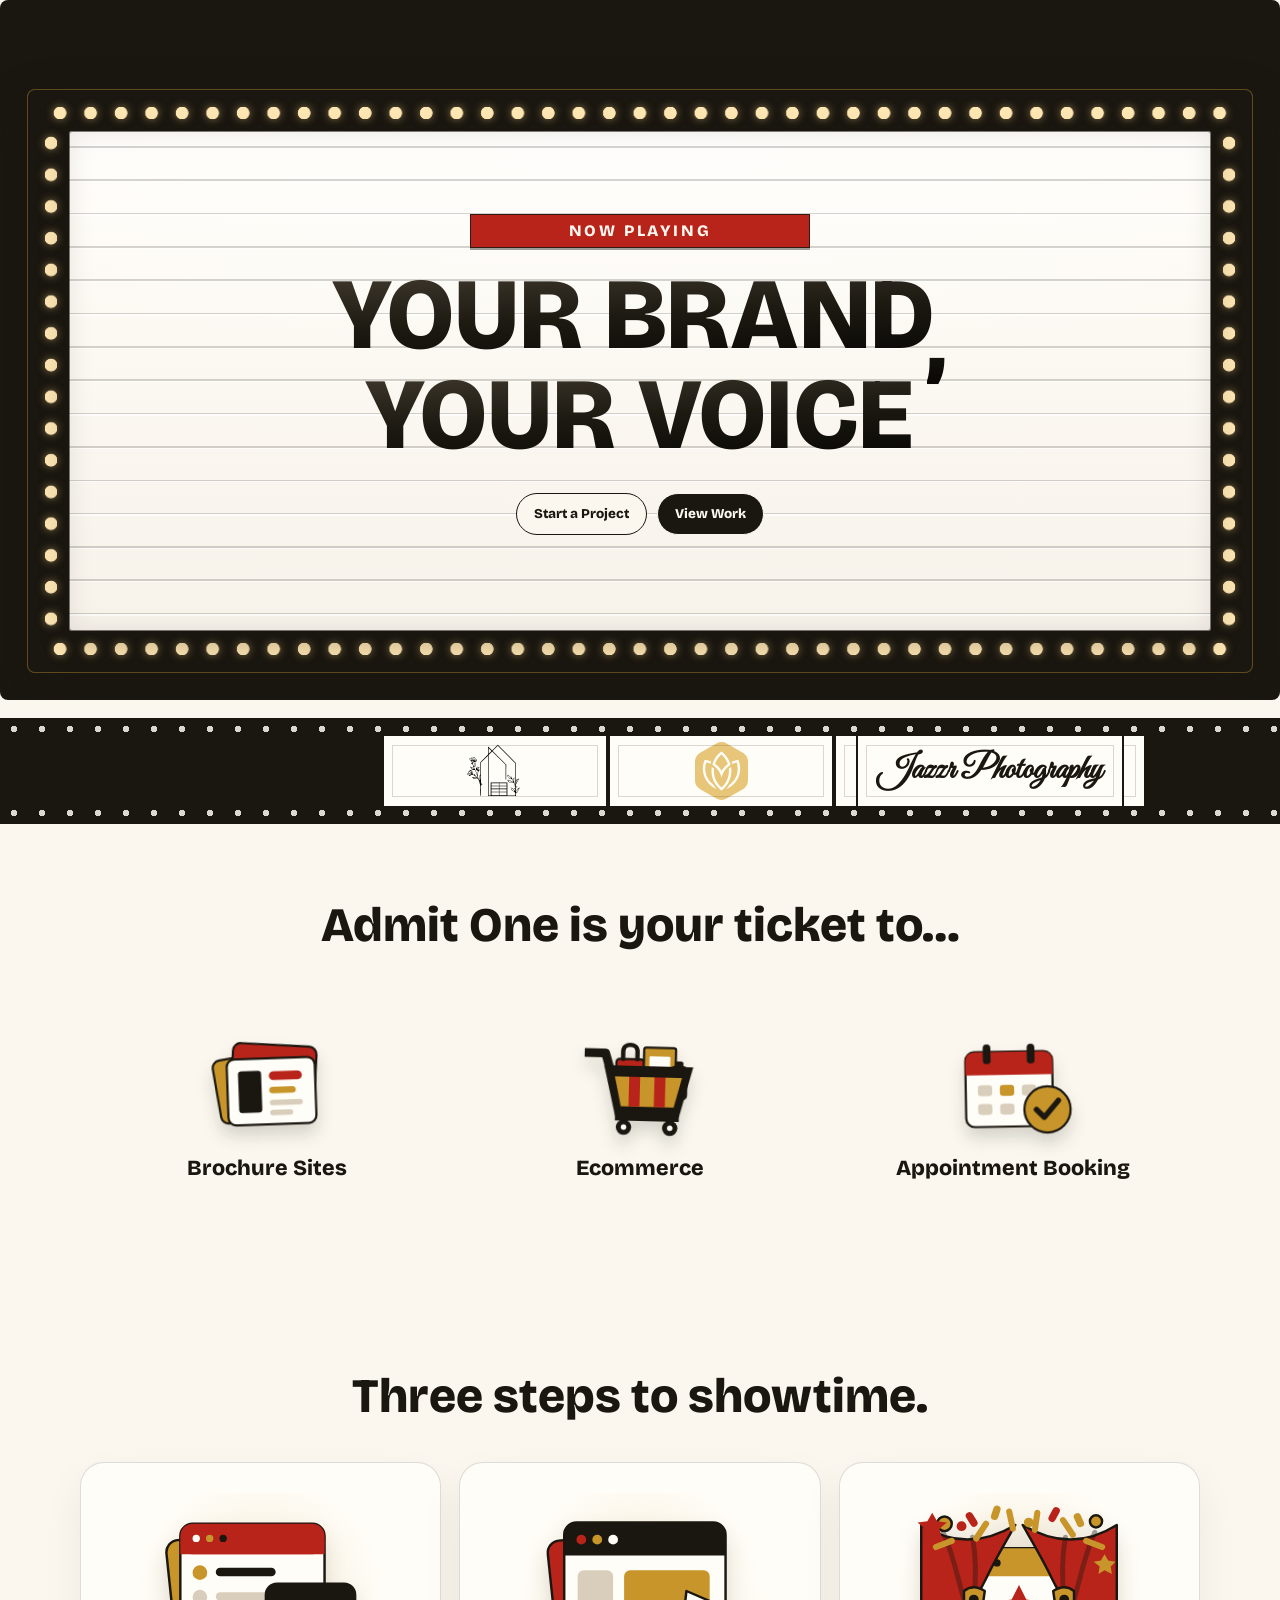
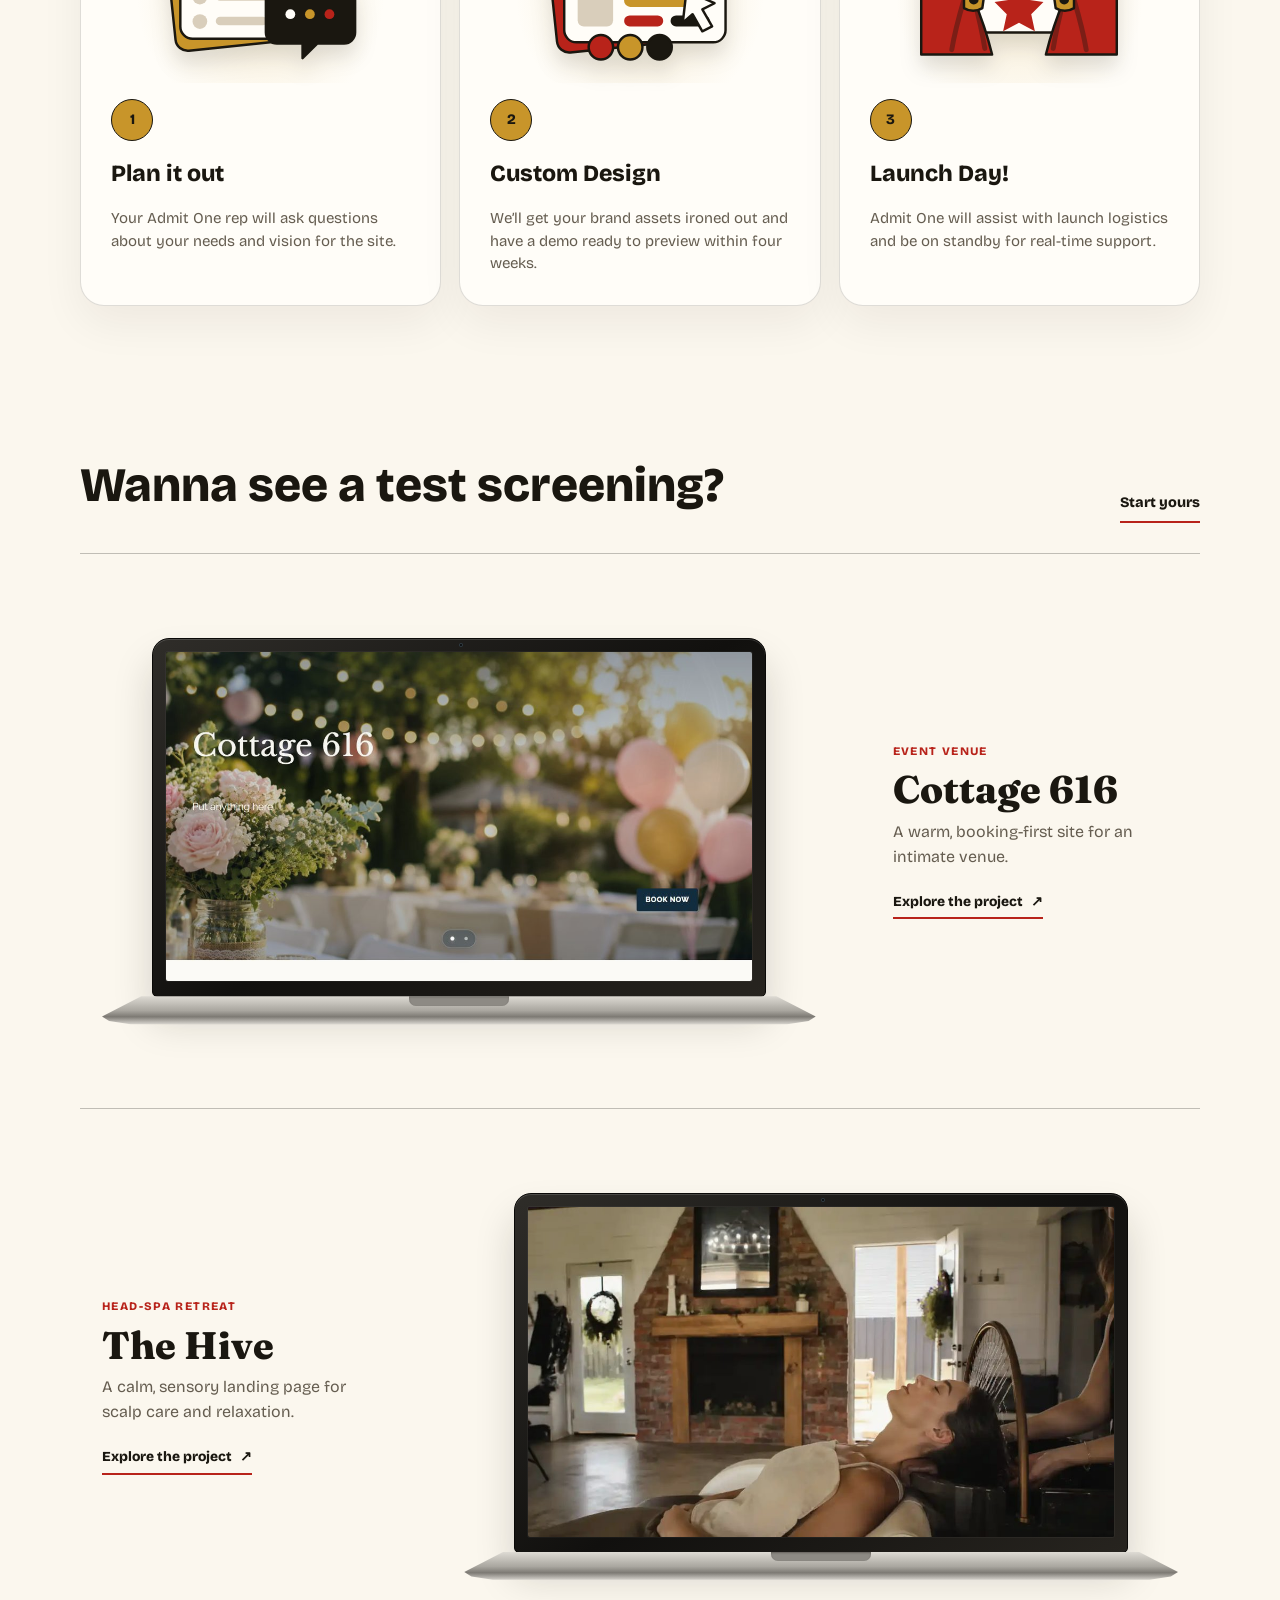
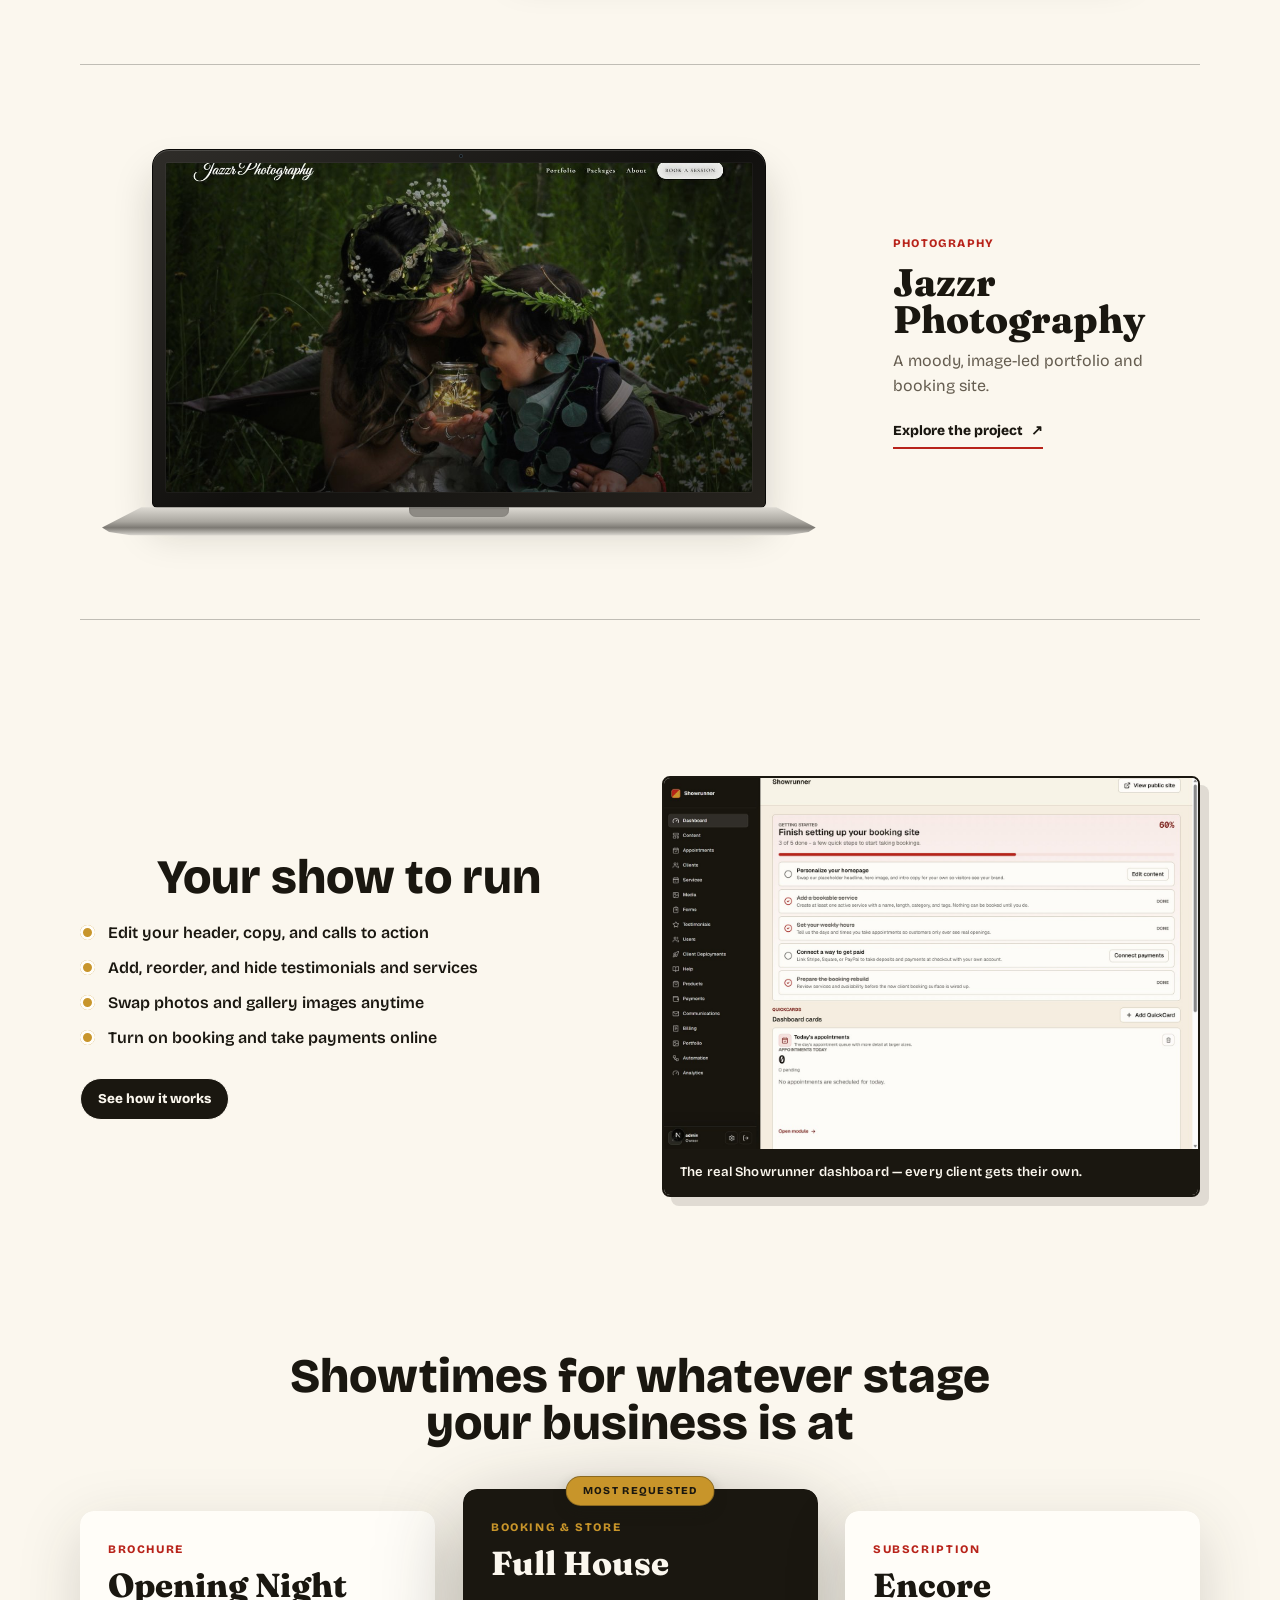
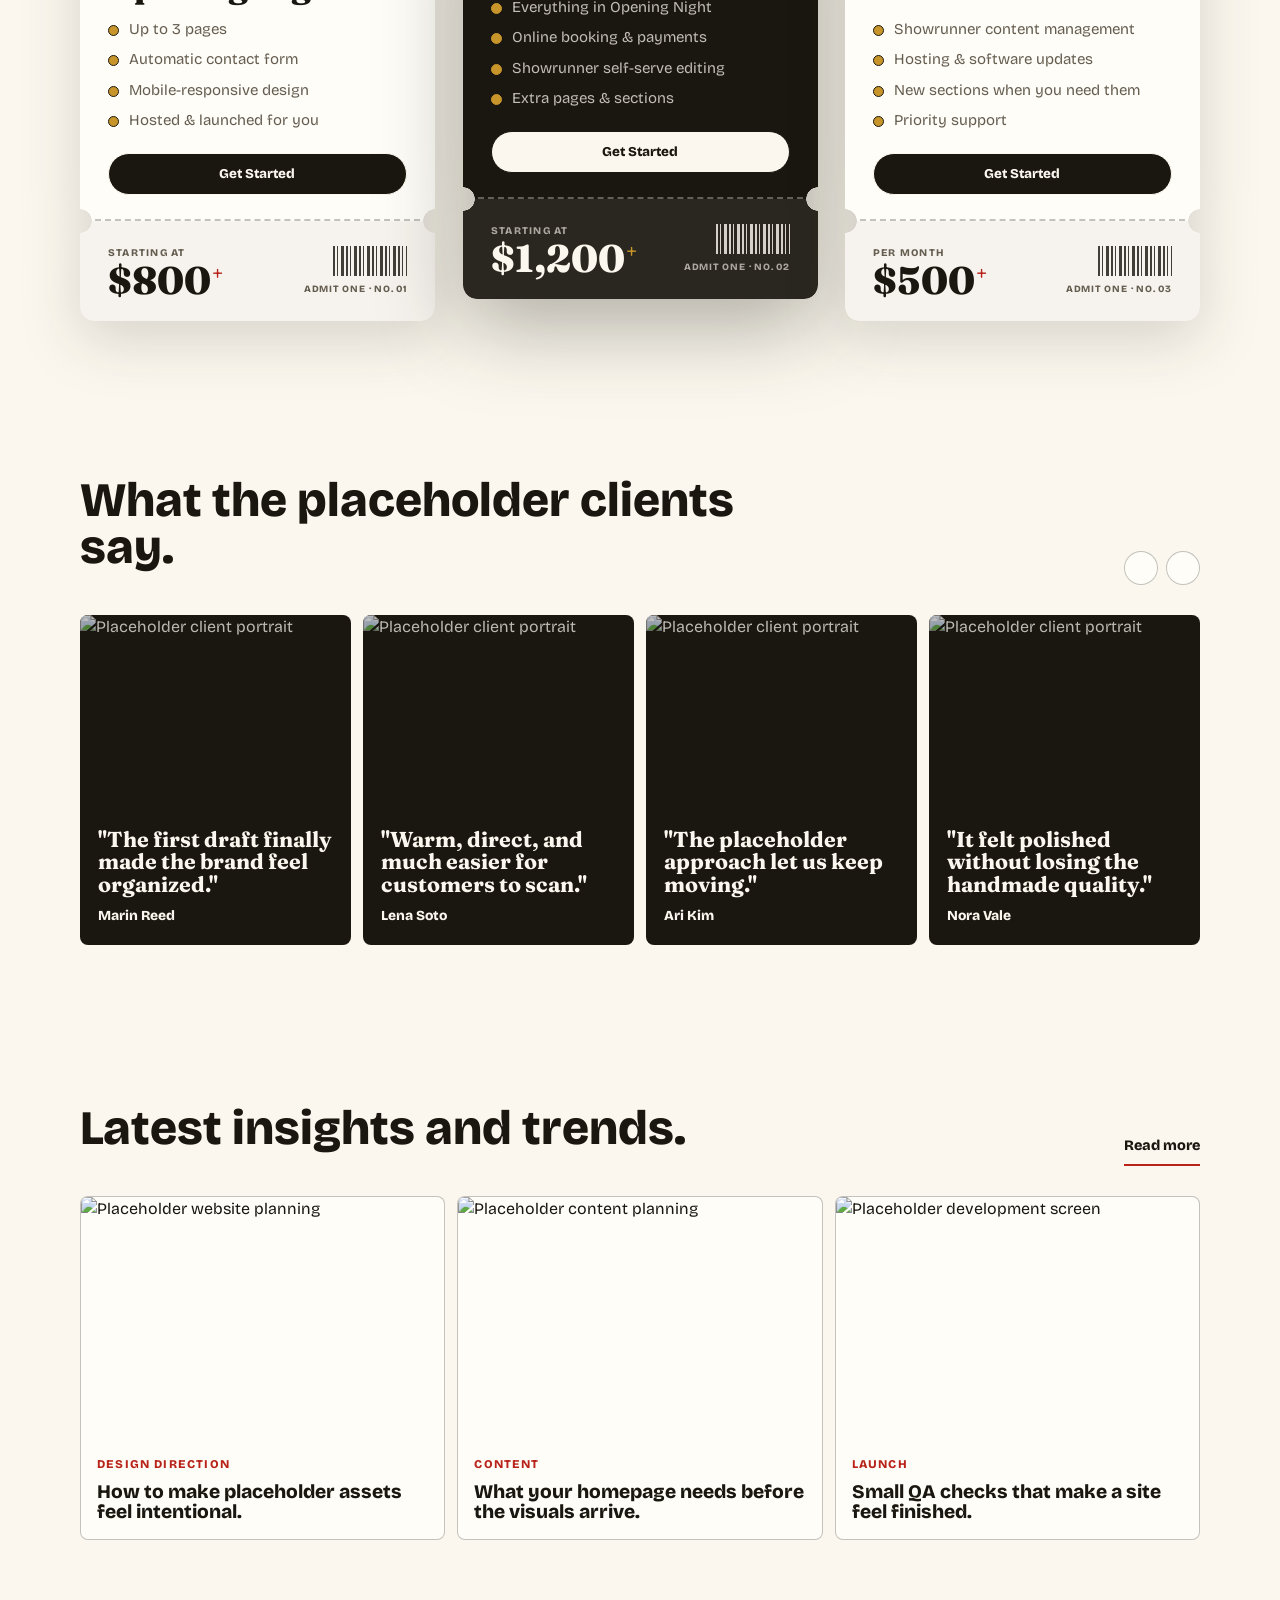
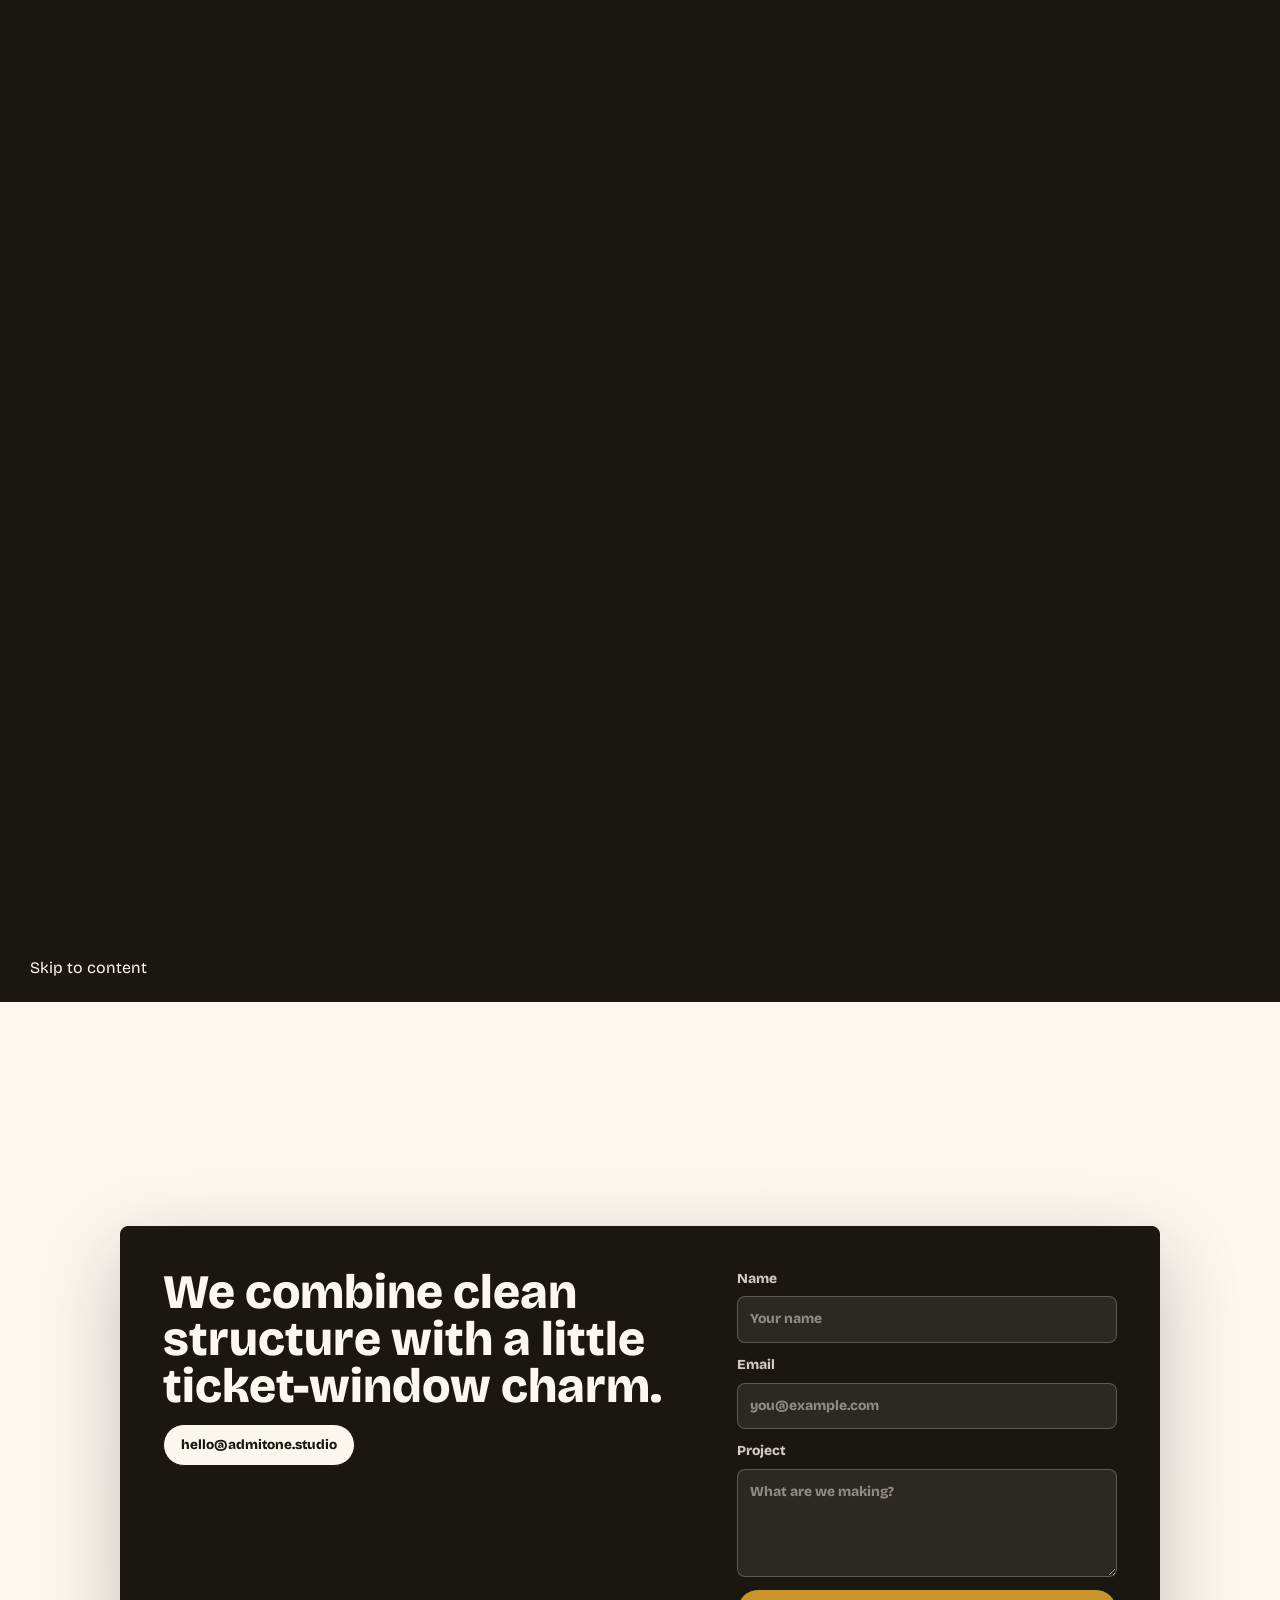
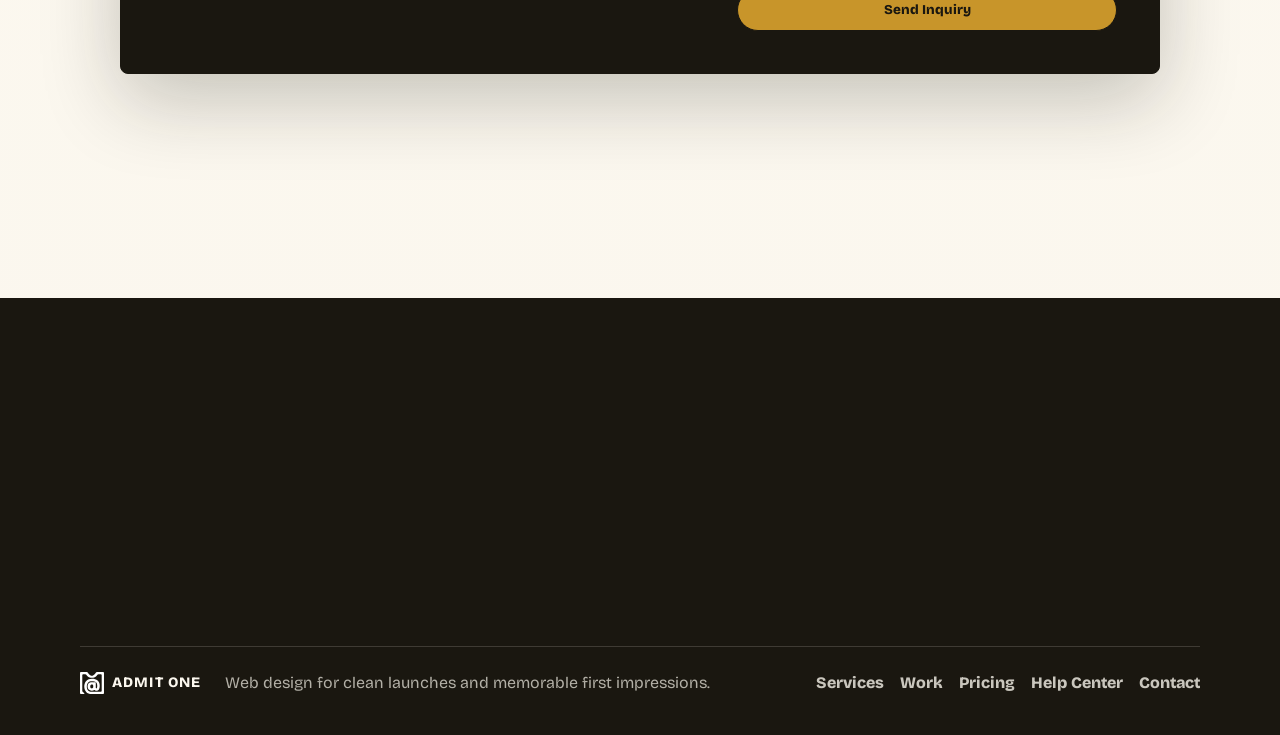
==== commit 2835b647: "Refresh homepage content and showtime graphics" ====
--- a/index.html
+++ b/index.html
@@ -20,7 +20,6 @@
     <link rel="stylesheet" href="css/header.css" />
     <link rel="stylesheet" href="css/hero.css" />
     <link rel="stylesheet" href="css/content.css?v=intro-offerings" />
-    <link rel="stylesheet" href="css/blog.css" />
     <link rel="stylesheet" href="css/work-showcase.css" />
     <link rel="stylesheet" href="css/pricing.css" />
     <link rel="stylesheet" href="css/showtime.css" />
@@ -490,21 +489,21 @@
           <div>
             <h2>Latest insights and trends.</h2>
           </div>
-          <a class="small-link" href="blog.html">Read more</a>
-        </div>
-
-        <div class="notes-grid" data-blog-grid aria-live="polite">
-          <article data-blog-fallback>
+          <a class="small-link" href="#contact">Read more</a>
+        </div>
+
+        <div class="notes-grid">
+          <article>
             <img src="https://picsum.photos/seed/admit-one-note-a/520/360" alt="Placeholder website planning" />
             <p>Design Direction</p>
             <h3>How to make placeholder assets feel intentional.</h3>
           </article>
-          <article data-blog-fallback>
+          <article>
             <img src="https://picsum.photos/seed/admit-one-note-b/520/360" alt="Placeholder content planning" />
             <p>Content</p>
             <h3>What your homepage needs before the visuals arrive.</h3>
           </article>
-          <article data-blog-fallback>
+          <article>
             <img src="https://picsum.photos/seed/admit-one-note-c/520/360" alt="Placeholder development screen" />
             <p>Launch</p>
             <h3>Small QA checks that make a site feel finished.</h3>
@@ -718,8 +717,6 @@
       </article>
     </template>
 
-    <script src="js/blog-config.js"></script>
-    <script src="js/blog.js"></script>
     <script src="js/main.js?v=case-study-laptops"></script>
   </body>
 </html>
--- a/css/content.css
+++ b/css/content.css
@@ -539,43 +539,6 @@
   padding-bottom: 16px;
 }
 
-.notes-grid .note-link {
-  color: inherit;
-  text-decoration: none;
-}
-
-.notes-grid .note-card-copy {
-  display: block;
-  min-height: 0;
-  padding: 0;
-}
-
-.notes-grid .note-category,
-.notes-grid .note-title,
-.notes-grid .note-date {
-  display: block;
-  margin-left: 16px;
-  margin-right: 16px;
-}
-
-.notes-grid .note-category {
-  margin-top: 14px;
-  margin-bottom: 8px;
-}
-
-.notes-grid .note-title {
-  font-family: var(--serif);
-  font-size: 1.2rem;
-  font-weight: 700;
-  line-height: 1.2;
-}
-
-.notes-grid .note-date {
-  margin-top: 12px;
-  color: var(--muted);
-  font-size: 0.78rem;
-}
-
 .notes-grid p,
 .notes-grid h3 {
   margin-left: 16px;
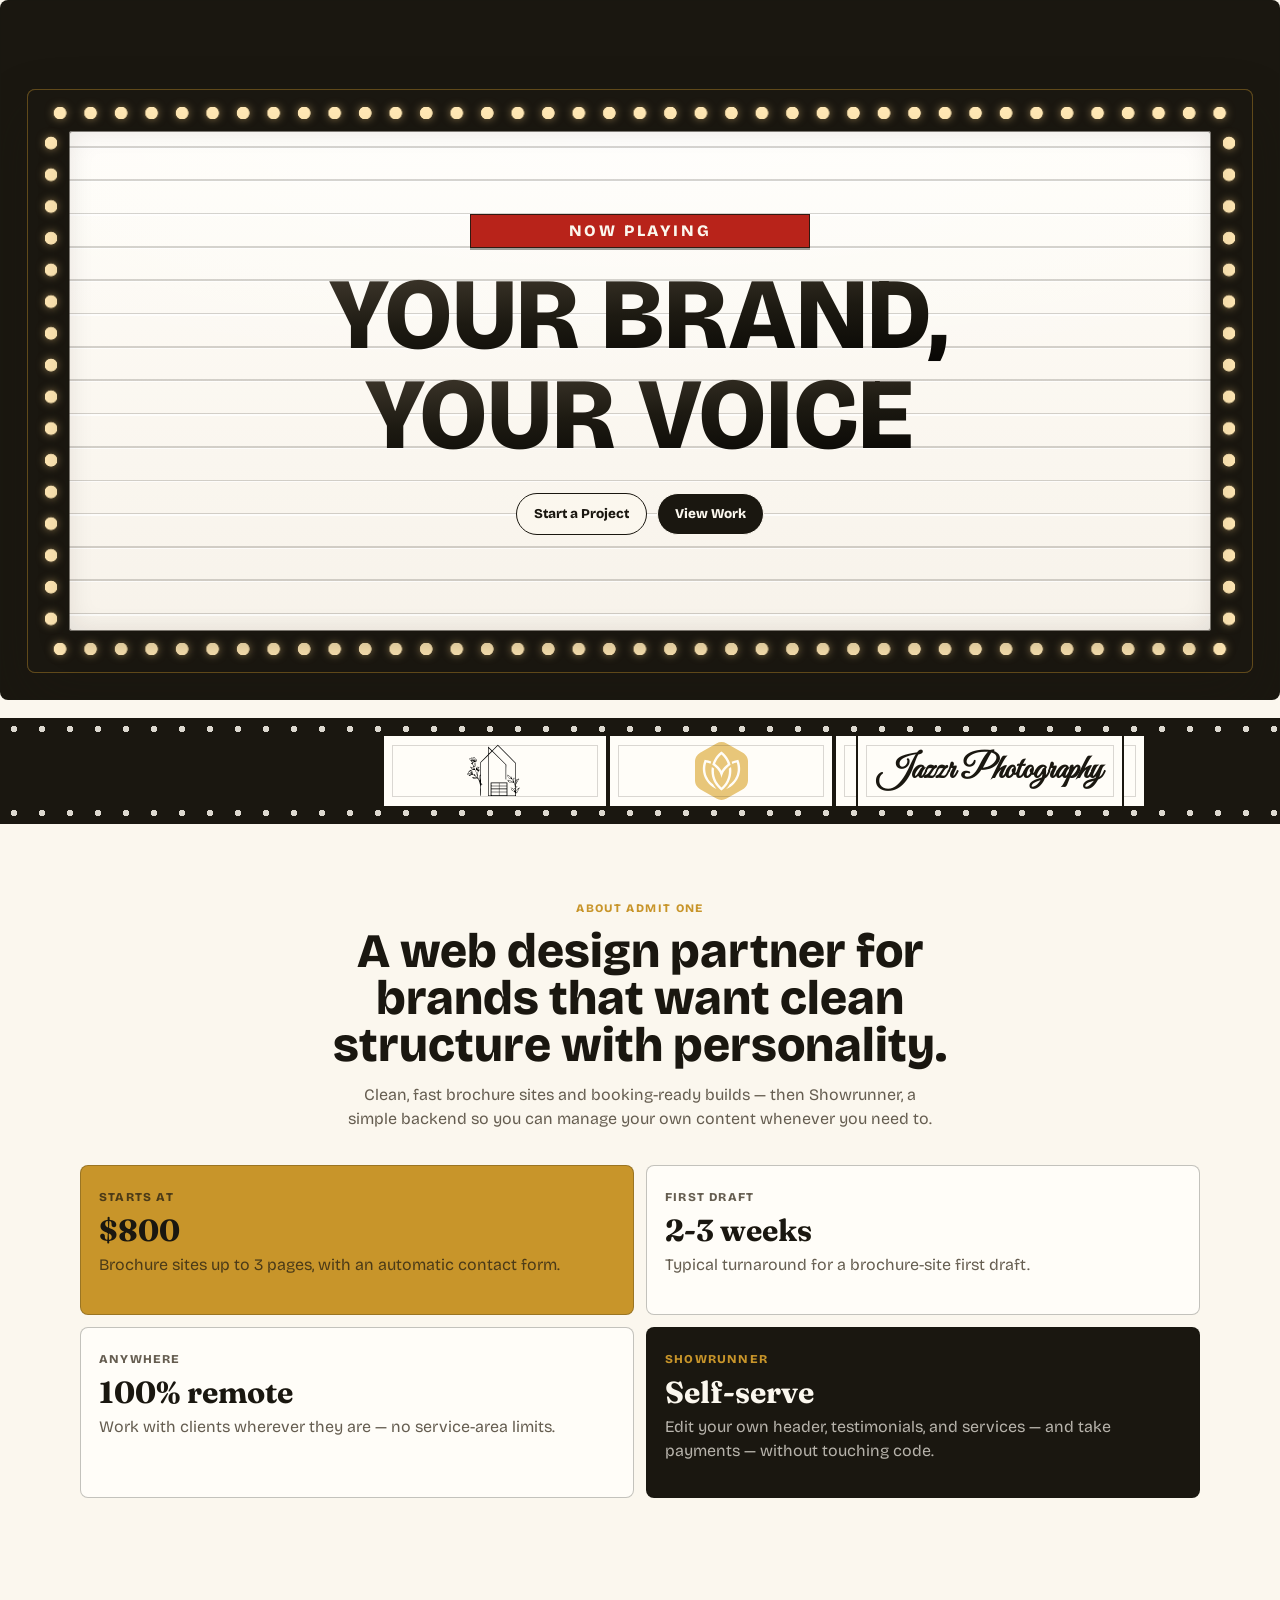
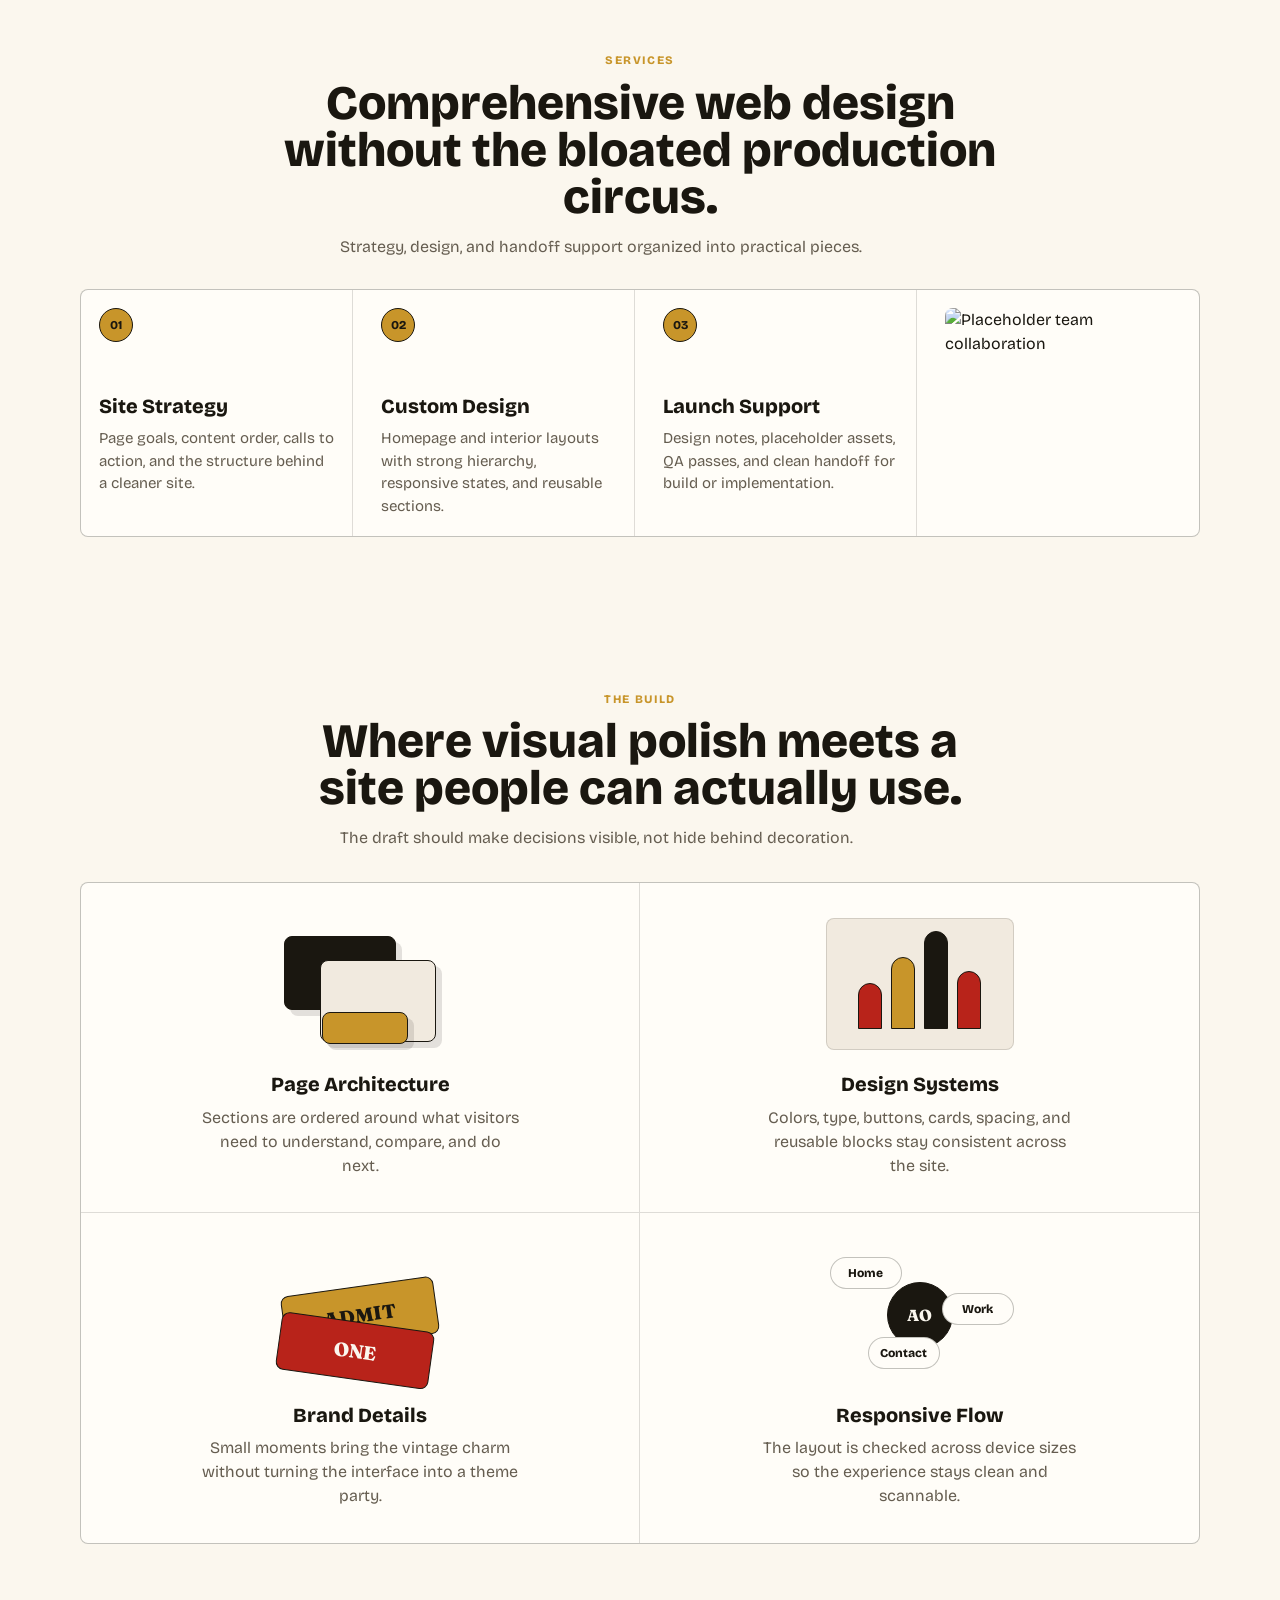
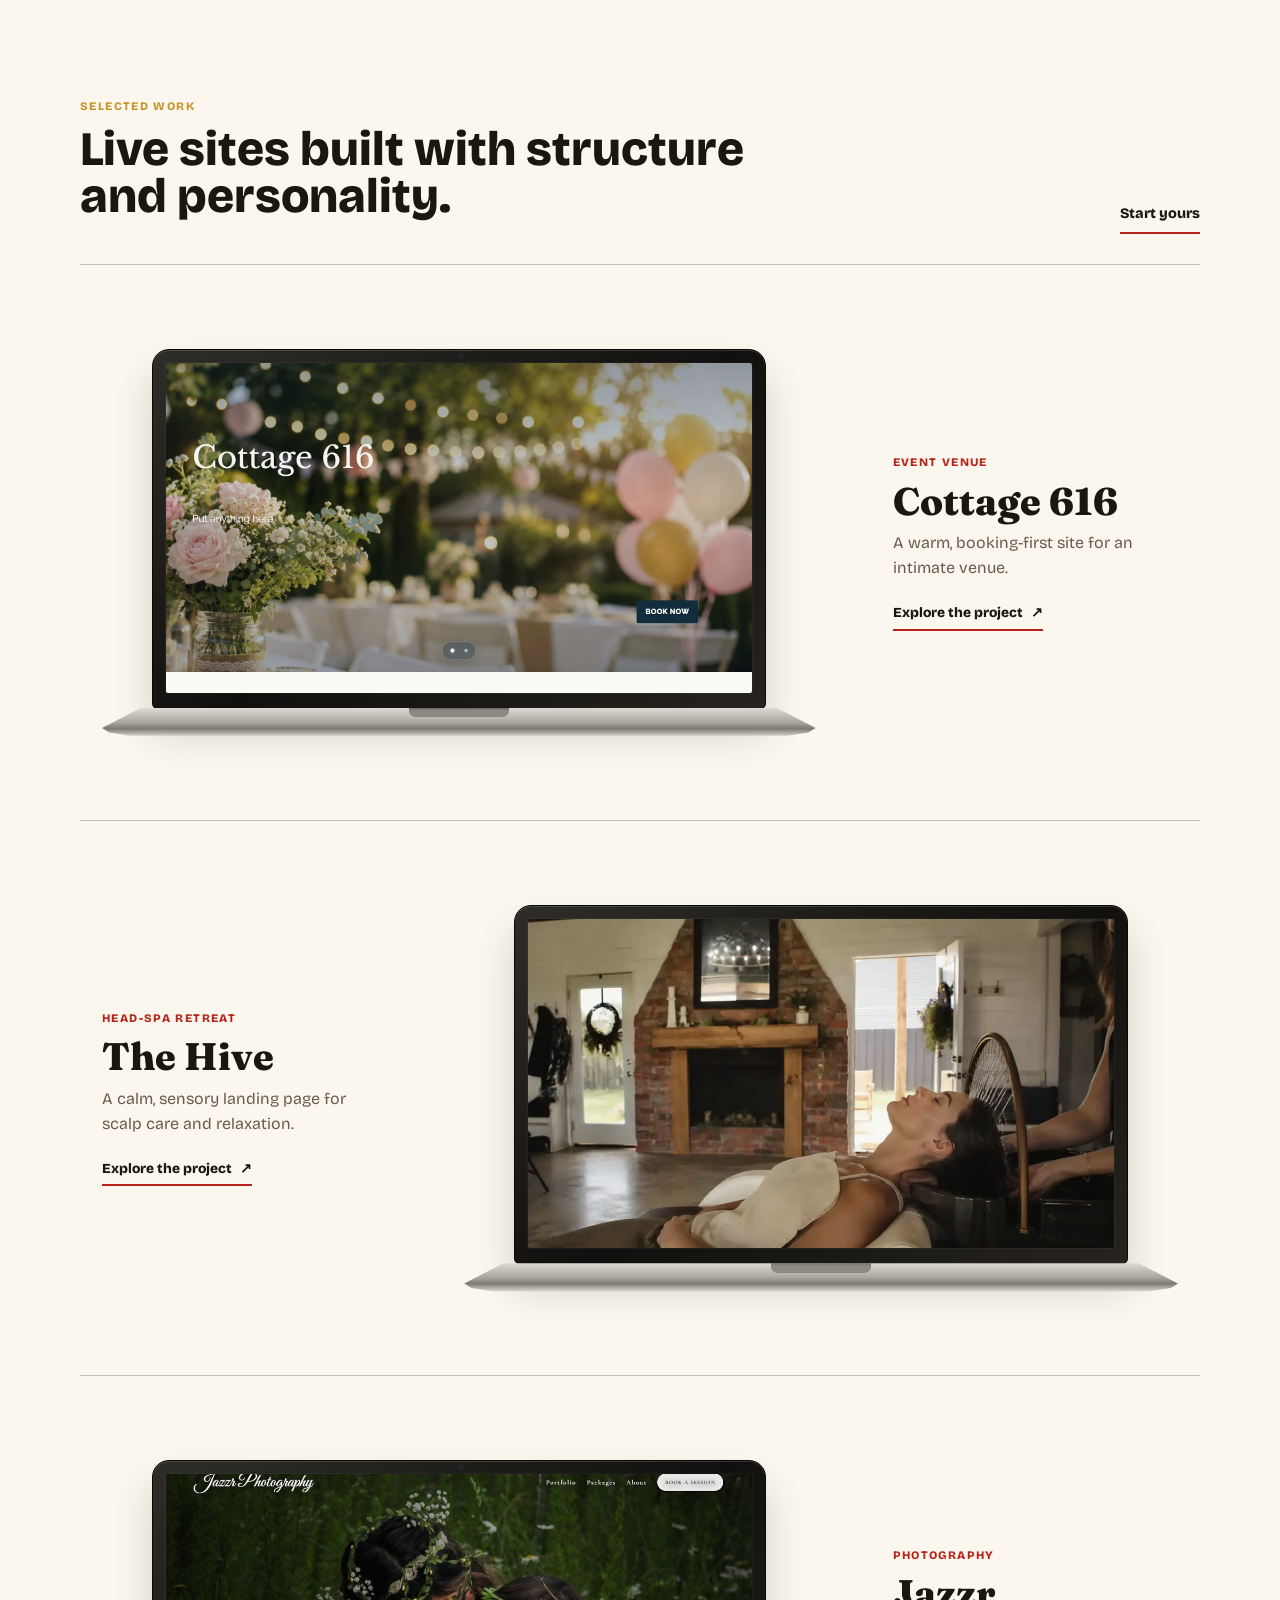
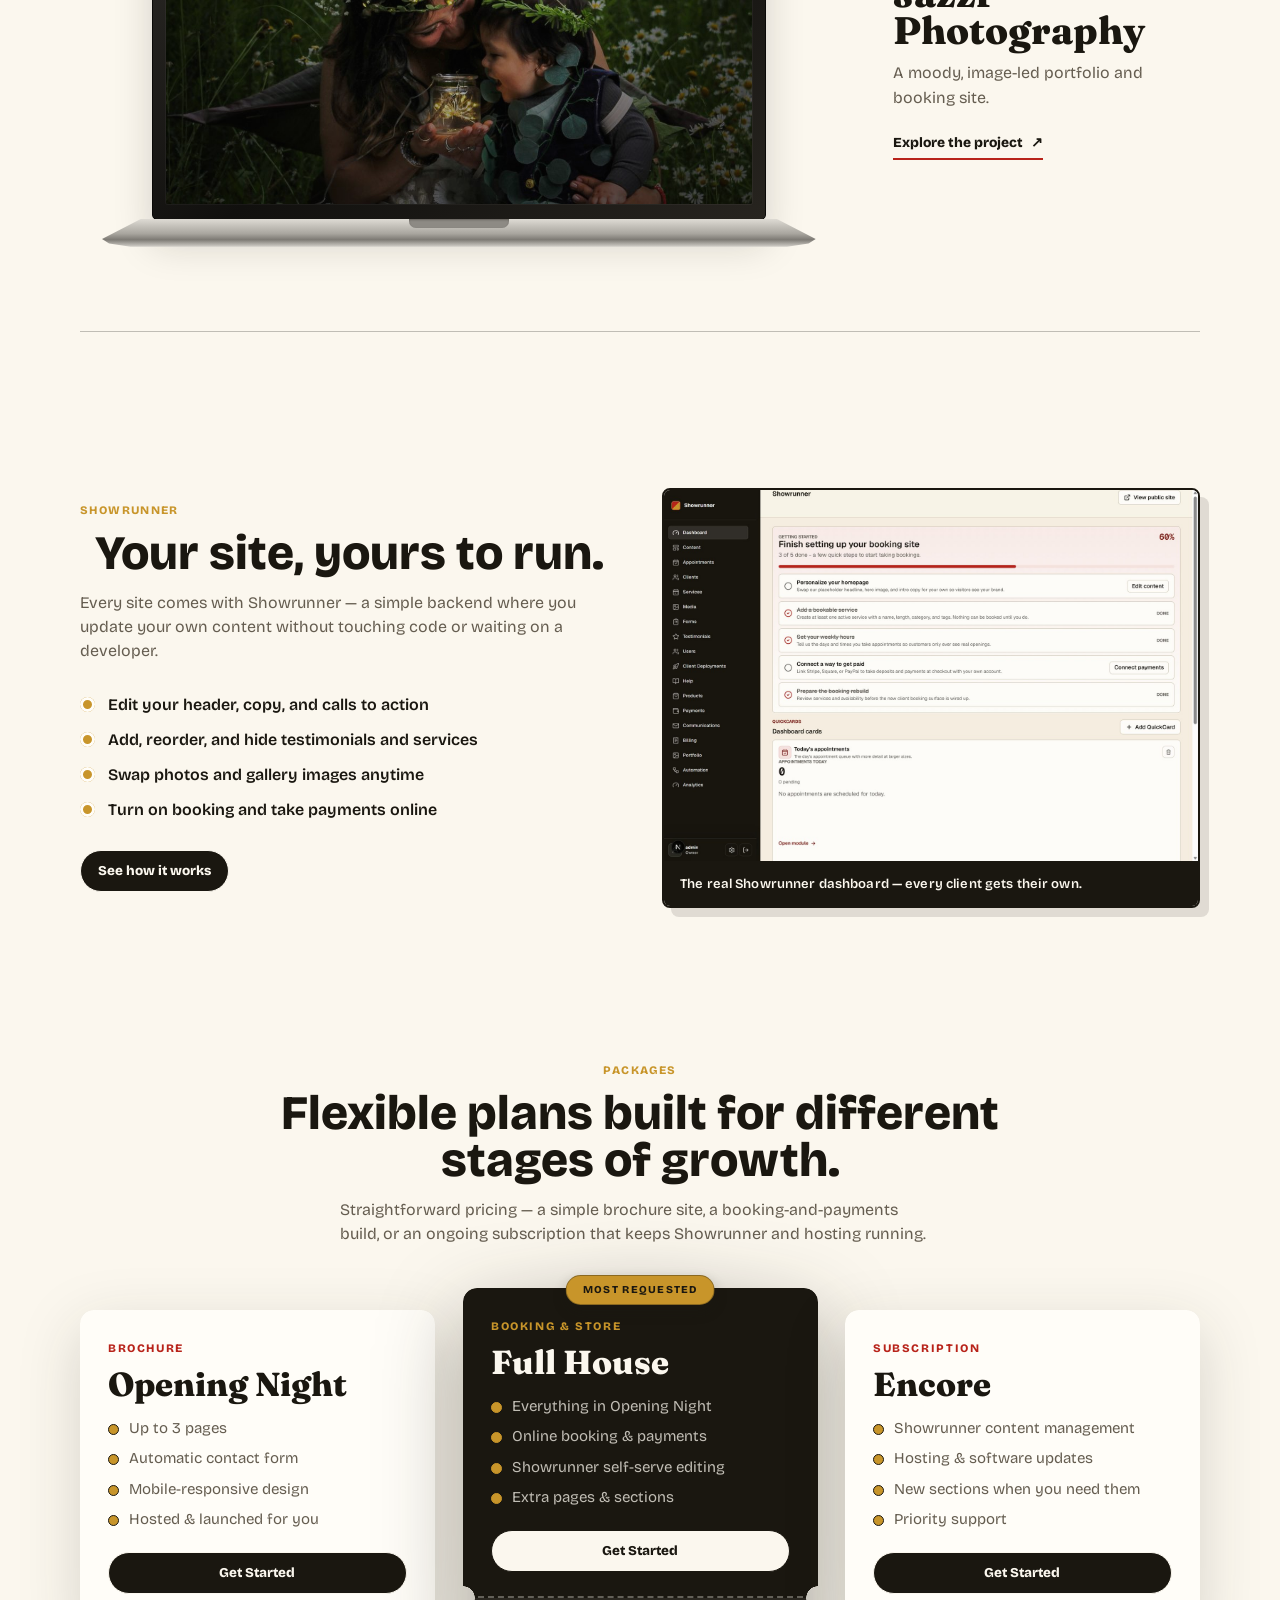
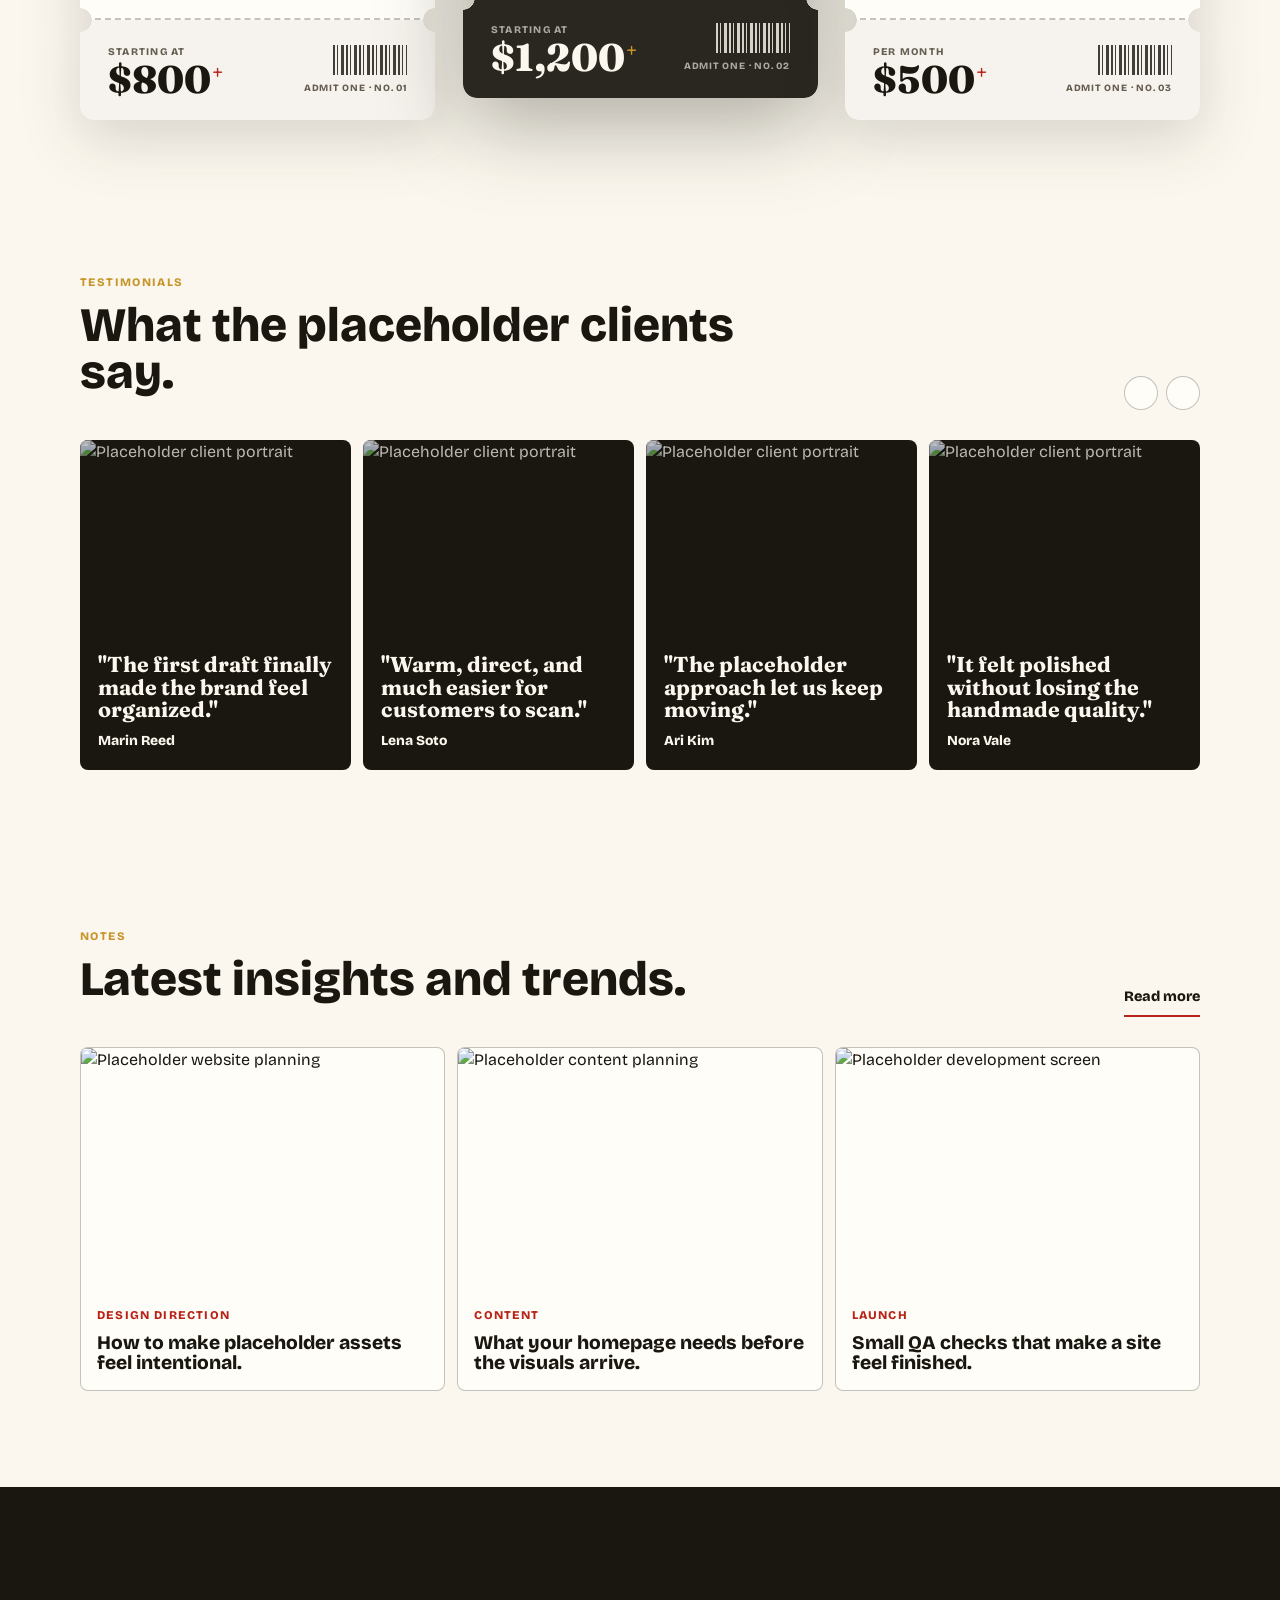
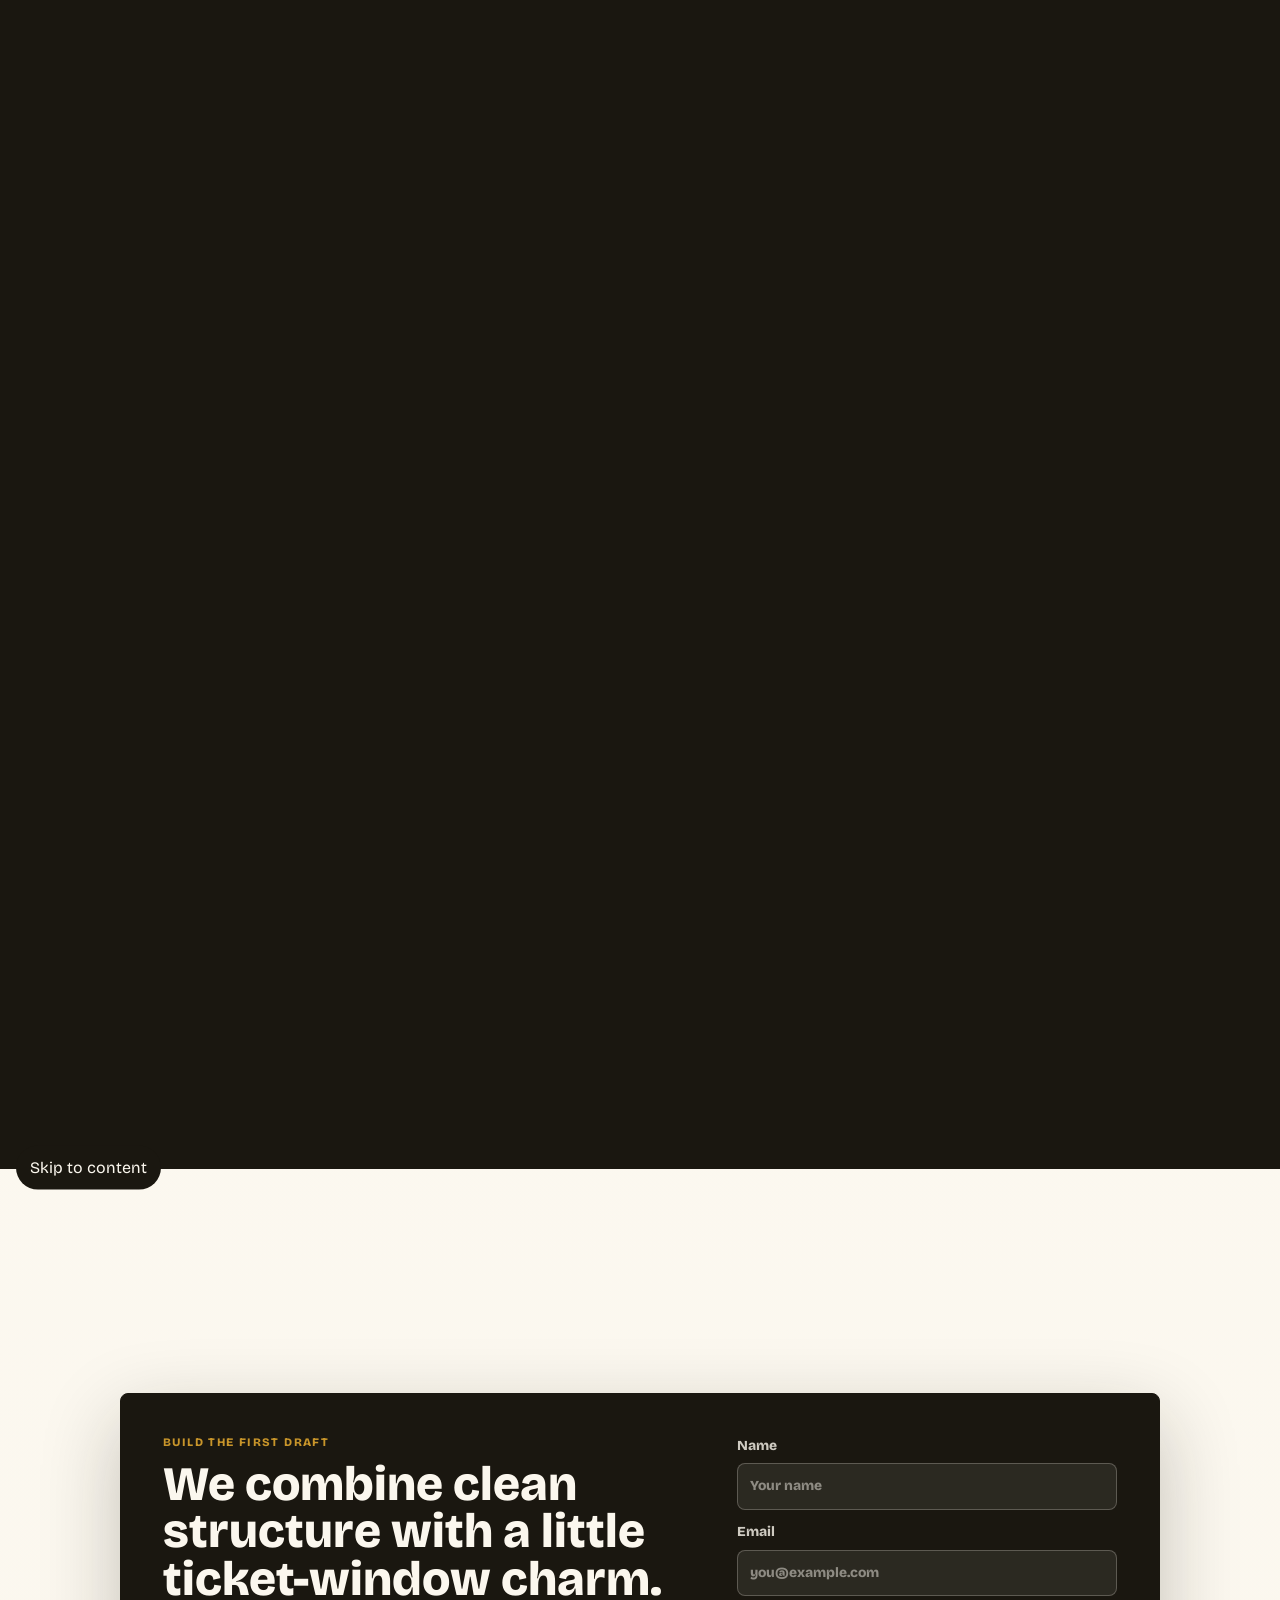
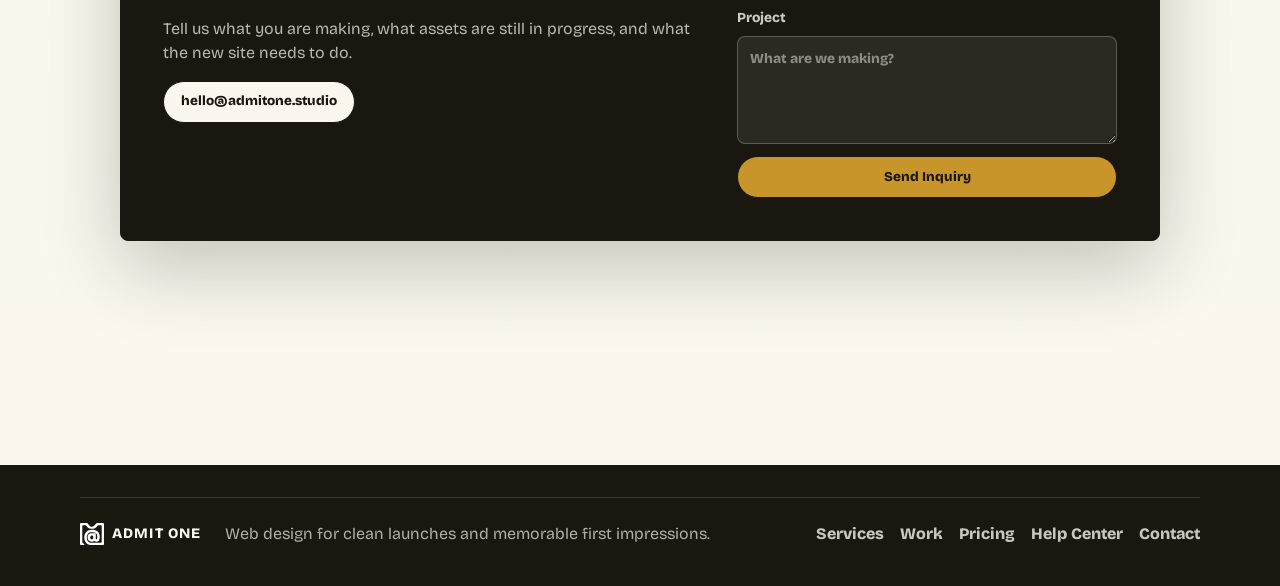
==== commit eeb4e9ba: "Connect site notes to Showrunner blog" ====
--- a/index.html
+++ b/index.html
@@ -19,7 +19,8 @@
     <link rel="stylesheet" href="css/base.css" />
     <link rel="stylesheet" href="css/header.css" />
     <link rel="stylesheet" href="css/hero.css" />
-    <link rel="stylesheet" href="css/content.css?v=intro-offerings" />
+    <link rel="stylesheet" href="css/content.css" />
+    <link rel="stylesheet" href="css/blog.css" />
     <link rel="stylesheet" href="css/work-showcase.css" />
     <link rel="stylesheet" href="css/pricing.css" />
     <link rel="stylesheet" href="css/showtime.css" />
@@ -71,9 +72,7 @@
             <div class="marquee-sign">
               <p class="marquee-kicker">Now Playing</p>
               <h1 class="marquee-headline">
-                <span class="marquee-line">
-                  <span class="marquee-line-text marquee-line-text--punctuated">Your Brand<span class="marquee-comma">,</span></span>
-                </span>
+                <span class="marquee-line"><span class="marquee-line-text">Your Brand,</span></span>
                 <span class="marquee-line"><span class="marquee-line-text">Your Voice</span></span>
               </h1>
               <div class="hero-actions">
@@ -102,153 +101,108 @@
       </section>
 
       <section class="section intro">
-        <h2>Admit One is your ticket to&hellip;</h2>
-
-        <ul class="intro-offerings" aria-label="Website services">
-          <li>
-            <span class="offering-icon" aria-hidden="true">
-              <svg viewBox="0 0 120 96" focusable="false">
-                <rect class="icon-gold icon-outline" x="14" y="19" width="76" height="58" rx="7" transform="rotate(-8 52 48)"></rect>
-                <rect class="icon-red icon-outline" x="28" y="11" width="76" height="61" rx="7" transform="rotate(5 66 42)"></rect>
-                <rect class="icon-paper icon-outline" x="24" y="23" width="80" height="60" rx="7"></rect>
-                <rect class="icon-black" x="34" y="34" width="21" height="38" rx="3"></rect>
-                <rect class="icon-red" x="62" y="35" width="30" height="8" rx="4"></rect>
-                <rect class="icon-gold" x="62" y="49" width="24" height="6" rx="3"></rect>
-                <rect class="icon-soft" x="62" y="61" width="30" height="5" rx="2.5"></rect>
-                <rect class="icon-soft" x="62" y="70" width="21" height="5" rx="2.5"></rect>
-              </svg>
-            </span>
-            <h3>Brochure Sites</h3>
-          </li>
-          <li>
-            <span class="offering-icon" aria-hidden="true">
-              <svg viewBox="0 0 120 96" focusable="false">
-                <rect class="icon-red icon-outline" x="38" y="24" width="25" height="35" rx="3"></rect>
-                <path class="icon-bag-handle" d="M44 24v-7c0-8 13-8 13 0v7"></path>
-                <rect class="icon-gold icon-outline" x="63" y="13" width="29" height="46" rx="2"></rect>
-                <rect class="icon-paper" x="68" y="21" width="19" height="10" rx="1"></rect>
-                <rect class="icon-soft icon-outline" x="88" y="30" width="14" height="29" rx="3"></rect>
-                <rect class="icon-black" x="91" y="25" width="8" height="6" rx="2"></rect>
-                <path class="icon-cart-handle" d="M13 19h15l4 13"></path>
-                <path class="icon-black" d="M27 30h81L96 76H38z"></path>
-                <path class="icon-gold" d="M37 40h61l-7 27H43z"></path>
-                <path class="icon-red" d="M50 40h10v27H50zM73 40h10v27H73z"></path>
-                <path class="icon-black" d="M38 72h58v8H38z"></path>
-                <circle class="icon-black" cx="46" cy="86" r="7"></circle>
-                <circle class="icon-black" cx="88" cy="86" r="7"></circle>
-                <circle class="icon-paper" cx="46" cy="86" r="2.5"></circle>
-                <circle class="icon-paper" cx="88" cy="86" r="2.5"></circle>
-              </svg>
-            </span>
-            <h3>Ecommerce</h3>
-          </li>
-          <li>
-            <span class="offering-icon" aria-hidden="true">
-              <svg viewBox="0 0 120 96" focusable="false">
-                <rect class="icon-paper icon-outline" x="17" y="17" width="79" height="68" rx="8"></rect>
-                <path class="icon-red" d="M17 25a8 8 0 0 1 8-8h63a8 8 0 0 1 8 8v13H17z"></path>
-                <rect class="icon-black" x="33" y="10" width="7" height="18" rx="3.5"></rect>
-                <rect class="icon-black" x="73" y="10" width="7" height="18" rx="3.5"></rect>
-                <rect class="icon-soft" x="28" y="47" width="13" height="10" rx="3"></rect>
-                <rect class="icon-gold" x="48" y="47" width="13" height="10" rx="3"></rect>
-                <rect class="icon-soft" x="68" y="47" width="13" height="10" rx="3"></rect>
-                <rect class="icon-soft" x="28" y="64" width="13" height="10" rx="3"></rect>
-                <rect class="icon-soft" x="48" y="64" width="13" height="10" rx="3"></rect>
-                <circle class="icon-gold icon-outline" cx="91" cy="70" r="21"></circle>
-                <path class="icon-check" d="m81 70 7 7 13-15"></path>
-              </svg>
-            </span>
-            <h3>Appointment Booking</h3>
-          </li>
-        </ul>
+        <p class="eyebrow centered">About Admit One</p>
+        <h2>A web design partner for brands that want clean structure with personality.</h2>
+        <p class="intro-text">
+          Clean, fast brochure sites and booking-ready builds &mdash; then Showrunner, a simple backend so you can manage your own content whenever you need to.
+        </p>
+
+        <div class="stat-grid">
+          <article class="stat-card gold-stat">
+            <span class="stat-label">Starts at</span>
+            <strong>$800</strong>
+            <p>Brochure sites up to 3 pages, with an automatic contact form.</p>
+          </article>
+          <article class="stat-card">
+            <span class="stat-label">First draft</span>
+            <strong>2-3 weeks</strong>
+            <p>Typical turnaround for a brochure-site first draft.</p>
+          </article>
+          <article class="stat-card">
+            <span class="stat-label">Anywhere</span>
+            <strong>100% remote</strong>
+            <p>Work with clients wherever they are &mdash; no service-area limits.</p>
+          </article>
+          <article class="stat-card dark-stat">
+            <span class="stat-label">Showrunner</span>
+            <strong>Self-serve</strong>
+            <p>Edit your own header, testimonials, and services &mdash; and take payments &mdash; without touching code.</p>
+          </article>
+        </div>
       </section>
 
       <section class="section services" id="services">
-        <h2>Three steps to showtime.</h2>
+        <p class="eyebrow centered">Services</p>
+        <h2>Comprehensive web design without the bloated production circus.</h2>
+        <p class="section-intro">
+          Strategy, design, and handoff support organized into practical pieces.
+        </p>
 
         <div class="service-row">
           <article>
-            <div class="process-graphic" aria-hidden="true">
-              <svg viewBox="0 0 180 140" focusable="false">
-                <rect class="icon-gold icon-outline" x="16" y="25" width="118" height="91" rx="10" transform="rotate(-6 75 70)"></rect>
-                <rect class="icon-paper icon-outline" x="24" y="17" width="118" height="94" rx="10"></rect>
-                <rect class="icon-red" x="24" y="17" width="118" height="25" rx="10"></rect>
-                <path class="icon-red" d="M24 32h118v10H24z"></path>
-                <circle class="icon-paper" cx="37" cy="29" r="3"></circle>
-                <circle class="icon-gold" cx="48" cy="29" r="3"></circle>
-                <circle class="icon-black" cx="59" cy="29" r="3"></circle>
-                <circle class="icon-gold" cx="40" cy="57" r="6"></circle>
-                <circle class="icon-soft" cx="40" cy="77" r="6"></circle>
-                <circle class="icon-soft" cx="40" cy="97" r="6"></circle>
-                <rect class="icon-black" x="53" y="53" width="49" height="7" rx="3.5"></rect>
-                <rect class="icon-soft" x="53" y="73" width="65" height="7" rx="3.5"></rect>
-                <rect class="icon-soft" x="53" y="93" width="42" height="7" rx="3.5"></rect>
-                <path class="icon-black icon-outline" d="M103 66h55a9 9 0 0 1 9 9v31a9 9 0 0 1-9 9h-22l-12 12v-12h-21a9 9 0 0 1-9-9V75a9 9 0 0 1 9-9Z"></path>
-                <circle class="icon-paper" cx="114" cy="91" r="4"></circle>
-                <circle class="icon-gold" cx="130" cy="91" r="4"></circle>
-                <circle class="icon-red" cx="146" cy="91" r="4"></circle>
-              </svg>
-            </div>
-            <span class="process-step">1</span>
-            <h3>Plan it out</h3>
-            <p>Your Admit One rep will ask questions about your needs and vision for the site.</p>
+            <span class="icon-dot">01</span>
+            <h3>Site Strategy</h3>
+            <p>Page goals, content order, calls to action, and the structure behind a cleaner site.</p>
           </article>
           <article>
-            <div class="process-graphic" aria-hidden="true">
-              <svg viewBox="0 0 180 140" focusable="false">
-                <rect class="icon-red icon-outline" x="18" y="25" width="126" height="92" rx="10" transform="rotate(-6 81 71)"></rect>
-                <rect class="icon-paper icon-outline" x="28" y="16" width="132" height="98" rx="10"></rect>
-                <path class="icon-black" d="M28 26a10 10 0 0 1 10-10h112a10 10 0 0 1 10 10v17H28z"></path>
-                <circle class="icon-red" cx="42" cy="30" r="4"></circle>
-                <circle class="icon-gold" cx="55" cy="30" r="4"></circle>
-                <circle class="icon-paper" cx="68" cy="30" r="4"></circle>
-                <rect class="icon-soft" x="39" y="55" width="29" height="46" rx="5"></rect>
-                <rect class="icon-gold" x="77" y="55" width="70" height="30" rx="5"></rect>
-                <rect class="icon-red" x="77" y="92" width="32" height="9" rx="4.5"></rect>
-                <rect class="icon-black" x="115" y="92" width="32" height="9" rx="4.5"></rect>
-                <circle class="icon-red icon-outline" cx="58" cy="118" r="10"></circle>
-                <circle class="icon-gold icon-outline" cx="82" cy="118" r="10"></circle>
-                <circle class="icon-black icon-outline" cx="106" cy="118" r="10"></circle>
-                <path class="icon-paper icon-outline" d="m128 72 23 10-10 5 8 14-8 4-8-14-8 7z"></path>
-              </svg>
-            </div>
-            <span class="process-step">2</span>
+            <span class="icon-dot">02</span>
             <h3>Custom Design</h3>
-            <p>We&rsquo;ll get your brand assets ironed out and have a demo ready to preview within four weeks.</p>
+            <p>Homepage and interior layouts with strong hierarchy, responsive states, and reusable sections.</p>
           </article>
           <article>
-            <div class="process-graphic" aria-hidden="true">
-              <svg viewBox="0 0 180 140" focusable="false">
-                <rect class="icon-paper icon-outline" x="49" y="37" width="82" height="69" rx="8"></rect>
-                <path class="icon-gold" d="M49 46a9 9 0 0 1 9-9h64a9 9 0 0 1 9 9v14H49z"></path>
-                <circle class="icon-red" cx="61" cy="49" r="3"></circle>
-                <circle class="icon-black" cx="72" cy="49" r="3"></circle>
-                <path class="icon-red" d="m90 67 6 12 14 2-10 10 3 14-13-7-13 7 3-14-10-10 14-2z"></path>
-                <path class="icon-red icon-outline" d="M10 18c22 14 47 18 77 0-8 14-17 29-24 44-4 8-7 13-10 17 6 14 11 29 15 45H10Z"></path>
-                <path class="icon-red icon-outline" d="M170 18c-22 14-47 18-77 0 8 14 17 29 24 44 4 8 7 13 10 17-6 14-11 29-15 45h58Z"></path>
-                <path class="icon-curtain-fold" d="M28 24c9 20 12 39 17 55-5 17-8 29-10 41M52 28c3 17 3 34 1 50 4 15 7 28 9 41"></path>
-                <path class="icon-curtain-fold" d="M152 24c-9 20-12 39-17 55 5 17 8 29 10 41M128 28c-3 17-3 34-1 50-4 15-7 28-9 41"></path>
-                <path class="icon-gold icon-outline" d="M45 72c5-4 11-4 17 0l-2 14c-5 3-10 3-15 0Z"></path>
-                <path class="icon-gold icon-outline" d="M135 72c-5-4-11-4-17 0l2 14c5 3 10 3 15 0Z"></path>
-                <circle class="icon-black" cx="53" cy="79" r="4"></circle>
-                <circle class="icon-black" cx="127" cy="79" r="4"></circle>
-                <circle class="icon-gold icon-outline" cx="29" cy="17" r="6"></circle>
-                <circle class="icon-gold icon-outline" cx="153" cy="15" r="5"></circle>
-                <path class="icon-confetti" d="m63 17-8 12M82 7l3 14M105 8l-2 14M126 14l8 12M145 31l13 5M35 31l-13 5"></path>
-                <rect class="icon-red" x="48" y="7" width="6" height="13" rx="3" transform="rotate(-32 51 13)"></rect>
-                <rect class="icon-gold" x="68" y="2" width="6" height="12" rx="3" transform="rotate(18 71 8)"></rect>
-                <rect class="icon-red" x="116" y="3" width="6" height="13" rx="3" transform="rotate(28 119 9)"></rect>
-                <rect class="icon-gold" x="136" y="8" width="6" height="12" rx="3" transform="rotate(-24 139 14)"></rect>
-                <path class="icon-red" d="m19 8 4 7 8 1-6 5 2 8-8-4-7 4 1-8-6-5 8-1z"></path>
-                <path class="icon-gold" d="m160 42 3 5 6 1-4 4 1 6-6-3-5 3 1-6-5-4 6-1z"></path>
-                <circle class="icon-red" cx="43" cy="19" r="4"></circle>
-                <circle class="icon-gold" cx="98" cy="16" r="4"></circle>
-                <circle class="icon-red" cx="150" cy="59" r="4"></circle>
-              </svg>
-            </div>
-            <span class="process-step">3</span>
-            <h3>Launch Day!</h3>
-            <p>Admit One will assist with launch logistics and be on standby for real-time support.</p>
+            <span class="icon-dot">03</span>
+            <h3>Launch Support</h3>
+            <p>Design notes, placeholder assets, QA passes, and clean handoff for build or implementation.</p>
+          </article>
+          <article class="service-photo">
+            <img src="https://picsum.photos/seed/admit-one-team/520/360" alt="Placeholder team collaboration" />
+          </article>
+        </div>
+      </section>
+
+      <section class="section feature-section">
+        <p class="eyebrow centered">The Build</p>
+        <h2>Where visual polish meets a site people can actually use.</h2>
+        <p class="section-intro">
+          The draft should make decisions visible, not hide behind decoration.
+        </p>
+
+        <div class="feature-grid">
+          <article>
+            <div class="feature-visual browser-stack">
+              <span></span>
+              <span></span>
+              <span></span>
+            </div>
+            <h3>Page Architecture</h3>
+            <p>Sections are ordered around what visitors need to understand, compare, and do next.</p>
+          </article>
+          <article>
+            <div class="feature-visual chart-stack">
+              <span></span>
+              <span></span>
+              <span></span>
+              <span></span>
+            </div>
+            <h3>Design Systems</h3>
+            <p>Colors, type, buttons, cards, spacing, and reusable blocks stay consistent across the site.</p>
+          </article>
+          <article>
+            <div class="feature-visual ticket-stack">
+              <span>ADMIT</span>
+              <span>ONE</span>
+            </div>
+            <h3>Brand Details</h3>
+            <p>Small moments bring the vintage charm without turning the interface into a theme party.</p>
+          </article>
+          <article>
+            <div class="feature-visual map-stack">
+              <span>Home</span>
+              <span>Work</span>
+              <span>Contact</span>
+            </div>
+            <h3>Responsive Flow</h3>
+            <p>The layout is checked across device sizes so the experience stays clean and scannable.</p>
           </article>
         </div>
       </section>
@@ -256,7 +210,8 @@
       <section class="section work" id="work">
         <div class="section-heading">
           <div>
-            <h2>Wanna see a test screening?</h2>
+            <p class="eyebrow">Selected Work</p>
+            <h2>Live sites built with structure and personality.</h2>
           </div>
           <a class="small-link" href="#contact">Start yours</a>
         </div>
@@ -351,7 +306,11 @@
       <section class="section showrunner" id="showrunner">
         <div class="showrunner-grid">
           <div class="showrunner-copy">
-            <h2>Your show to run</h2>
+            <p class="eyebrow">Showrunner</p>
+            <h2>Your site, yours to run.</h2>
+            <p class="section-intro">
+              Every site comes with Showrunner &mdash; a simple backend where you update your own content without touching code or waiting on a developer.
+            </p>
             <ul class="showrunner-points">
               <li>Edit your header, copy, and calls to action</li>
               <li>Add, reorder, and hide testimonials and services</li>
@@ -368,7 +327,11 @@
       </section>
 
       <section class="section pricing" id="pricing">
-        <h2>Showtimes for whatever stage your business is at</h2>
+        <p class="eyebrow centered">Packages</p>
+        <h2>Flexible plans built for different stages of growth.</h2>
+        <p class="section-intro">
+          Straightforward pricing &mdash; a simple brochure site, a booking-and-payments build, or an ongoing subscription that keeps Showrunner and hosting running.
+        </p>
 
         <div class="pricing-grid">
           <article class="tier-ticket" style="--reveal-delay: 0ms">
@@ -455,6 +418,7 @@
       <section class="section testimonials">
         <div class="section-heading">
           <div>
+            <p class="eyebrow">Testimonials</p>
             <h2>What the placeholder clients say.</h2>
           </div>
           <div class="mini-controls" aria-hidden="true"><span></span><span></span></div>
@@ -487,23 +451,24 @@
       <section class="section notes" id="notes">
         <div class="section-heading">
           <div>
+            <p class="eyebrow">Notes</p>
             <h2>Latest insights and trends.</h2>
           </div>
-          <a class="small-link" href="#contact">Read more</a>
-        </div>
-
-        <div class="notes-grid">
-          <article>
+          <a class="small-link" href="blog.html">Read more</a>
+        </div>
+
+        <div class="notes-grid" data-blog-grid aria-live="polite">
+          <article data-blog-fallback>
             <img src="https://picsum.photos/seed/admit-one-note-a/520/360" alt="Placeholder website planning" />
             <p>Design Direction</p>
             <h3>How to make placeholder assets feel intentional.</h3>
           </article>
-          <article>
+          <article data-blog-fallback>
             <img src="https://picsum.photos/seed/admit-one-note-b/520/360" alt="Placeholder content planning" />
             <p>Content</p>
             <h3>What your homepage needs before the visuals arrive.</h3>
           </article>
-          <article>
+          <article data-blog-fallback>
             <img src="https://picsum.photos/seed/admit-one-note-c/520/360" alt="Placeholder development screen" />
             <p>Launch</p>
             <h3>Small QA checks that make a site feel finished.</h3>
@@ -515,6 +480,7 @@
         <div class="showtime-sticky">
           <div class="showtime-layer showtime-layer-dark">
             <div class="showtime-copy">
+              <p class="eyebrow">Final cue</p>
               <h2 id="showtime-title">Ready for showtime?</h2>
               <a class="button button-light" href="#contact">Start the Project</a>
             </div>
@@ -523,6 +489,7 @@
             <div class="showtime-curtain-panel showtime-curtain-left"></div>
             <div class="showtime-curtain-panel showtime-curtain-right"></div>
             <div class="showtime-copy">
+              <p class="eyebrow">Final cue</p>
               <h2>Ready for showtime?</h2>
               <span class="button button-dark">Start the Project</span>
             </div>
@@ -531,7 +498,11 @@
           <div class="showtime-form-panel">
             <div class="contact-banner">
               <div class="contact-copy">
+                <p class="eyebrow">Build the first draft</p>
                 <h2>We combine clean structure with a little ticket-window charm.</h2>
+                <p>
+                  Tell us what you are making, what assets are still in progress, and what the new site needs to do.
+                </p>
                 <a href="mailto:hello@admitone.studio" class="button button-light">hello@admitone.studio</a>
               </div>
               <form class="contact-form" action="#" method="post">
@@ -717,6 +688,8 @@
       </article>
     </template>
 
+    <script src="js/blog-config.js"></script>
+    <script src="js/blog.js"></script>
     <script src="js/main.js?v=case-study-laptops"></script>
   </body>
 </html>
--- a/css/content.css
+++ b/css/content.css
@@ -11,107 +11,98 @@
   color: var(--muted);
 }
 
-/* Intro offerings */
-.intro-offerings {
-  list-style: none;
-  display: grid;
-  grid-template-columns: repeat(3, 1fr);
-  margin: 48px 0 0;
+/* Stats */
+.stat-grid {
+  display: grid;
+  grid-template-columns: repeat(2, 1fr);
+  grid-auto-rows: minmax(150px, auto);
+  gap: 12px;
+  margin-top: 34px;
+  text-align: left;
+}
+
+.stat-card {
+  min-height: 150px;
+  padding: 18px;
+  border: 1px solid var(--line-strong);
+  border-radius: var(--radius);
+  background: var(--paper);
+  overflow: hidden;
+}
+
+.stat-card strong {
+  display: block;
+  margin: 8px 0;
+  font-family: var(--serif);
+  font-size: 1.9rem;
+  line-height: 0.95;
+}
+
+.stat-card p,
+.stat-card span {
+  color: var(--muted);
+}
+
+.stat-label {
+  color: var(--red);
+  font-size: 0.75rem;
+  font-weight: 800;
+  text-transform: uppercase;
+  letter-spacing: 0.1em;
+}
+
+.image-stat {
+  position: relative;
+  grid-row: span 2;
+  min-height: 312px;
   padding: 0;
-}
-
-.intro-offerings li {
-  display: grid;
-  justify-items: center;
-  align-content: center;
-  gap: 18px;
-  min-width: 0;
-  min-height: 220px;
-  padding: 32px 20px;
-}
-
-.intro-offerings li + li {
-  border-left: 0;
-}
-
-.offering-icon {
-  display: grid;
-  width: 132px;
-  height: 106px;
-  place-items: center;
-}
-
-.offering-icon svg {
-  width: 100%;
-  overflow: visible;
-  filter: drop-shadow(0 10px 8px rgba(26, 23, 16, 0.16));
-}
-
-.intro-offerings li:nth-child(1) .offering-icon svg {
-  transform: rotate(-2deg);
-}
-
-.intro-offerings li:nth-child(2) .offering-icon svg {
-  transform: rotate(1.5deg);
-}
-
-.intro-offerings li:nth-child(3) .offering-icon svg {
-  transform: rotate(-1deg);
-}
-
-.icon-paper {
-  fill: var(--paper);
-}
-
-.icon-gold {
-  fill: var(--gold);
-}
-
-.icon-red {
-  fill: var(--red);
-}
-
-.icon-black {
-  fill: var(--black);
-}
-
-.icon-soft {
-  fill: #d9cebb;
-}
-
-.icon-outline {
-  stroke: var(--black);
-  stroke-width: 2;
-  stroke-linejoin: round;
-}
-
-.icon-check {
-  fill: none;
-  stroke: var(--black);
-  stroke-width: 5;
-  stroke-linecap: round;
-  stroke-linejoin: round;
-}
-
-.icon-bag-handle {
-  fill: none;
-  stroke: var(--black);
-  stroke-width: 4;
-  stroke-linecap: round;
-}
-
-.icon-cart-handle {
-  fill: none;
-  stroke: var(--black);
-  stroke-width: 8;
-  stroke-linecap: square;
-  stroke-linejoin: round;
-}
-
-.intro-offerings h3 {
-  margin: 0;
-  font-size: clamp(1rem, 2vw, 1.35rem);
-  line-height: 1.1;
+  color: var(--warm);
+  background: var(--black);
+}
+
+.image-stat img {
+  height: 100%;
+  min-height: 312px;
+  object-fit: cover;
+  opacity: 0.74;
+  filter: saturate(0.85);
+}
+
+.image-stat div {
+  position: absolute;
+  left: 18px;
+  right: 18px;
+  bottom: 18px;
+  padding: 16px;
+  border-radius: var(--radius);
+  background: var(--paper);
+  color: var(--black);
+}
+
+.image-stat span {
+  display: block;
+}
+
+.gold-stat {
+  background: var(--gold);
+}
+
+.gold-stat .stat-label,
+.gold-stat p {
+  color: rgba(26, 23, 16, 0.72);
+}
+
+.dark-stat {
+  background: var(--black);
+  color: var(--warm);
+}
+
+.dark-stat .stat-label {
+  color: var(--gold);
+}
+
+.dark-stat p {
+  color: rgba(251, 247, 238, 0.7);
 }
 
 /* Showrunner */
@@ -187,79 +178,54 @@
 /* Services */
 .service-row {
   display: grid;
-  grid-template-columns: repeat(3, minmax(0, 1fr));
-  gap: 18px;
-  margin-top: 42px;
+  grid-template-columns: repeat(4, minmax(0, 1fr));
+  gap: 10px;
+  margin-top: 30px;
+  border: 1px solid var(--line-strong);
+  border-radius: var(--radius);
+  background: var(--paper);
+  overflow: hidden;
 }
 
 .service-row article {
-  min-height: 440px;
-  display: grid;
-  grid-template-rows: 190px 42px 34px auto;
-  align-items: start;
-  row-gap: 16px;
-  padding: 30px;
-  border: 1px solid var(--line);
-  border-radius: 24px;
-  background: var(--paper);
-  box-shadow: 0 18px 44px rgba(26, 23, 16, 0.06);
-}
-
-.service-row h3 {
-  align-self: center;
-  margin: 0;
-  font-size: 1.45rem;
-  line-height: 1.1;
+  min-height: 220px;
+  padding: 18px;
+  border-right: 1px solid var(--line);
+}
+
+.service-row article:last-child {
+  border-right: 0;
 }
 
 .service-row p {
-  margin: 0;
+  margin-bottom: 0;
   color: var(--muted);
   font-size: 0.94rem;
 }
 
-.process-step {
-  display: grid;
-  width: 42px;
-  height: 42px;
-  padding: 0;
+.icon-dot {
+  width: 34px;
+  height: 34px;
+  display: grid;
   place-items: center;
+  margin-bottom: 54px;
+  background: var(--gold);
   border: 1px solid var(--black);
   border-radius: 50%;
   color: var(--black);
-  background: var(--gold);
-  font-size: 0.9rem;
+  font-size: 0.75rem;
   font-weight: 800;
 }
 
-.process-graphic {
-  display: grid;
-  width: 100%;
-  min-height: 190px;
-  place-items: center;
-  border-radius: 18px;
-  background: radial-gradient(circle at 50% 55%, rgba(209, 154, 35, 0.17), transparent 68%);
-}
-
-.process-graphic svg {
-  width: min(100%, 220px);
-  overflow: visible;
-  filter: drop-shadow(0 12px 10px rgba(26, 23, 16, 0.13));
-}
-
-.icon-confetti {
-  fill: none;
-  stroke: var(--gold);
-  stroke-width: 5;
-  stroke-linecap: round;
-}
-
-.icon-curtain-fold {
-  fill: none;
-  stroke: var(--black);
-  stroke-width: 4;
-  stroke-linecap: round;
-  opacity: 0.38;
+.service-photo {
+  padding: 8px;
+}
+
+.service-photo img {
+  height: 100%;
+  min-height: 204px;
+  object-fit: cover;
+  border-radius: var(--radius);
 }
 
 /* Feature grid */
@@ -539,6 +505,43 @@
   padding-bottom: 16px;
 }
 
+.notes-grid .note-link {
+  color: inherit;
+  text-decoration: none;
+}
+
+.notes-grid .note-card-copy {
+  display: block;
+  min-height: 0;
+  padding: 0;
+}
+
+.notes-grid .note-category,
+.notes-grid .note-title,
+.notes-grid .note-date {
+  display: block;
+  margin-left: 16px;
+  margin-right: 16px;
+}
+
+.notes-grid .note-category {
+  margin-top: 14px;
+  margin-bottom: 8px;
+}
+
+.notes-grid .note-title {
+  font-family: var(--serif);
+  font-size: 1.2rem;
+  font-weight: 700;
+  line-height: 1.2;
+}
+
+.notes-grid .note-date {
+  margin-top: 12px;
+  color: var(--muted);
+  font-size: 0.78rem;
+}
+
 .notes-grid p,
 .notes-grid h3 {
   margin-left: 16px;
@@ -614,13 +617,24 @@
 }
 
 @media (max-width: 980px) {
+  .stat-grid,
+  .service-row,
   .work-grid,
   .notes-grid {
     grid-template-columns: 1fr 1fr;
   }
 
-  .service-row {
-    grid-template-columns: 1fr;
+  .service-row article:nth-child(2) {
+    border-right: 0;
+  }
+
+  .service-row article:nth-child(1),
+  .service-row article:nth-child(2) {
+    border-bottom: 1px solid var(--line);
+  }
+
+  .image-stat {
+    grid-row: auto;
   }
 
   .notes-grid article:last-child {
@@ -629,6 +643,7 @@
 }
 
 @media (max-width: 760px) {
+  .stat-grid,
   .service-row,
   .feature-grid,
   .work-grid,
@@ -636,6 +651,16 @@
     grid-template-columns: 1fr;
   }
 
+  .service-row article,
+  .service-row article:nth-child(2) {
+    border-right: 0;
+    border-bottom: 1px solid var(--line);
+  }
+
+  .service-row article:last-child {
+    border-bottom: 0;
+  }
+
   .feature-grid article,
   .feature-grid article:nth-child(2n),
   .feature-grid article:nth-last-child(-n + 2) {
@@ -662,29 +687,9 @@
 }
 
 @media (max-width: 430px) {
+  .stat-card,
   .service-row article {
-    min-height: 400px;
-    grid-template-rows: 160px 42px 34px auto;
-    padding: 22px;
-  }
-
-  .process-graphic {
-    min-height: 160px;
-  }
-
-  .intro-offerings {
-    margin-top: 34px;
-  }
-
-  .intro-offerings li {
-    gap: 12px;
-    min-height: 160px;
-    padding: 24px 8px;
-  }
-
-  .offering-icon {
-    width: 88px;
-    height: 74px;
+    padding: 16px;
   }
 
   .feature-grid article {
--- a/css/blog.css
+++ b/css/blog.css
@@ -0,0 +1,219 @@
+.blog-index,
+.blog-story {
+  width: min(100% - 40px, 1120px);
+  margin: 0 auto;
+}
+
+.blog-index {
+  padding-top: clamp(72px, 10vw, 132px);
+  padding-bottom: clamp(88px, 12vw, 160px);
+}
+
+.blog-index-header {
+  max-width: 760px;
+  margin-bottom: 42px;
+}
+
+.blog-index-header h1,
+.blog-story h1 {
+  margin-bottom: 18px;
+  font-family: var(--serif);
+}
+
+.blog-index-header .lead {
+  max-width: 680px;
+}
+
+.blog-library-grid {
+  display: grid;
+  grid-template-columns: repeat(3, minmax(0, 1fr));
+  gap: 14px;
+}
+
+.note-card {
+  overflow: hidden;
+  border: 1px solid var(--line-strong);
+  border-radius: var(--radius);
+  background: var(--paper);
+}
+
+.note-link {
+  display: block;
+  height: 100%;
+  color: inherit;
+  text-decoration: none;
+}
+
+.note-link img,
+.note-image-placeholder {
+  display: block;
+  width: 100%;
+  height: 245px;
+  object-fit: cover;
+  background:
+    radial-gradient(circle at 50% 44%, rgba(200, 149, 42, 0.42), transparent 23%),
+    linear-gradient(135deg, var(--black) 0 48%, var(--red) 48% 68%, var(--gold) 68%);
+  transition: transform 0.45s ease, filter 0.3s ease;
+}
+
+.note-link:hover img,
+.note-link:hover .note-image-placeholder {
+  transform: scale(1.025);
+  filter: saturate(1.04);
+}
+
+.note-card-copy {
+  display: flex;
+  min-height: 160px;
+  flex-direction: column;
+  align-items: flex-start;
+  padding: 18px;
+}
+
+.note-category {
+  margin-bottom: 10px;
+  color: var(--red);
+  font-size: 0.74rem;
+  font-weight: 800;
+  letter-spacing: 0.1em;
+  text-transform: uppercase;
+}
+
+.note-title {
+  font-family: var(--serif);
+  font-size: clamp(1.15rem, 2vw, 1.4rem);
+  line-height: 1.15;
+}
+
+.note-excerpt {
+  margin-top: 12px;
+  color: var(--muted);
+  line-height: 1.6;
+}
+
+.note-date {
+  margin-top: auto;
+  padding-top: 20px;
+  color: var(--muted);
+  font-size: 0.82rem;
+}
+
+.blog-message {
+  grid-column: 1 / -1;
+  padding: 34px;
+  border: 1px dashed var(--line-strong);
+  border-radius: var(--radius);
+  text-align: center;
+}
+
+.blog-message p {
+  margin: 0;
+}
+
+.blog-story {
+  padding-top: clamp(58px, 8vw, 104px);
+  padding-bottom: clamp(88px, 12vw, 160px);
+}
+
+.blog-story-back {
+  display: inline-flex;
+  margin-bottom: 44px;
+  color: var(--black);
+  font-weight: 750;
+  text-decoration: none;
+}
+
+.blog-story-header {
+  max-width: 900px;
+  margin: 0 auto 42px;
+  text-align: center;
+}
+
+.blog-story-header h1 {
+  font-size: clamp(2.8rem, 8vw, 6.8rem);
+  line-height: 0.94;
+}
+
+.blog-story-excerpt {
+  max-width: 720px;
+  margin: 0 auto 18px;
+  color: var(--muted);
+  font-size: clamp(1.05rem, 2vw, 1.3rem);
+  line-height: 1.6;
+}
+
+.blog-story-meta {
+  display: flex;
+  justify-content: center;
+  gap: 8px 18px;
+  flex-wrap: wrap;
+  color: var(--muted);
+  font-size: 0.86rem;
+}
+
+.blog-story-image {
+  display: block;
+  width: min(100%, 1120px);
+  max-height: 680px;
+  margin: 0 auto 48px;
+  border-radius: var(--radius);
+  object-fit: cover;
+}
+
+.blog-story-content {
+  width: min(100%, 760px);
+  margin: 0 auto;
+  font-size: 1.05rem;
+  line-height: 1.8;
+}
+
+.blog-story-content h2,
+.blog-story-content h3 {
+  margin-top: 2.2em;
+  margin-bottom: 0.6em;
+  font-family: var(--serif);
+}
+
+.blog-story-content img {
+  max-width: 100%;
+  height: auto;
+  border-radius: var(--radius);
+}
+
+.blog-story-content a {
+  color: var(--red);
+}
+
+.blog-story-status {
+  width: min(100%, 760px);
+  margin: 0 auto;
+  padding: 30px;
+  border: 1px dashed var(--line-strong);
+  border-radius: var(--radius);
+  text-align: center;
+}
+
+@media (max-width: 900px) {
+  .blog-library-grid {
+    grid-template-columns: repeat(2, minmax(0, 1fr));
+  }
+}
+
+@media (max-width: 640px) {
+  .blog-index,
+  .blog-story {
+    width: min(100% - 28px, 1120px);
+  }
+
+  .blog-library-grid {
+    grid-template-columns: 1fr;
+  }
+
+  .blog-story-header {
+    text-align: left;
+  }
+
+  .blog-story-meta {
+    justify-content: flex-start;
+  }
+}
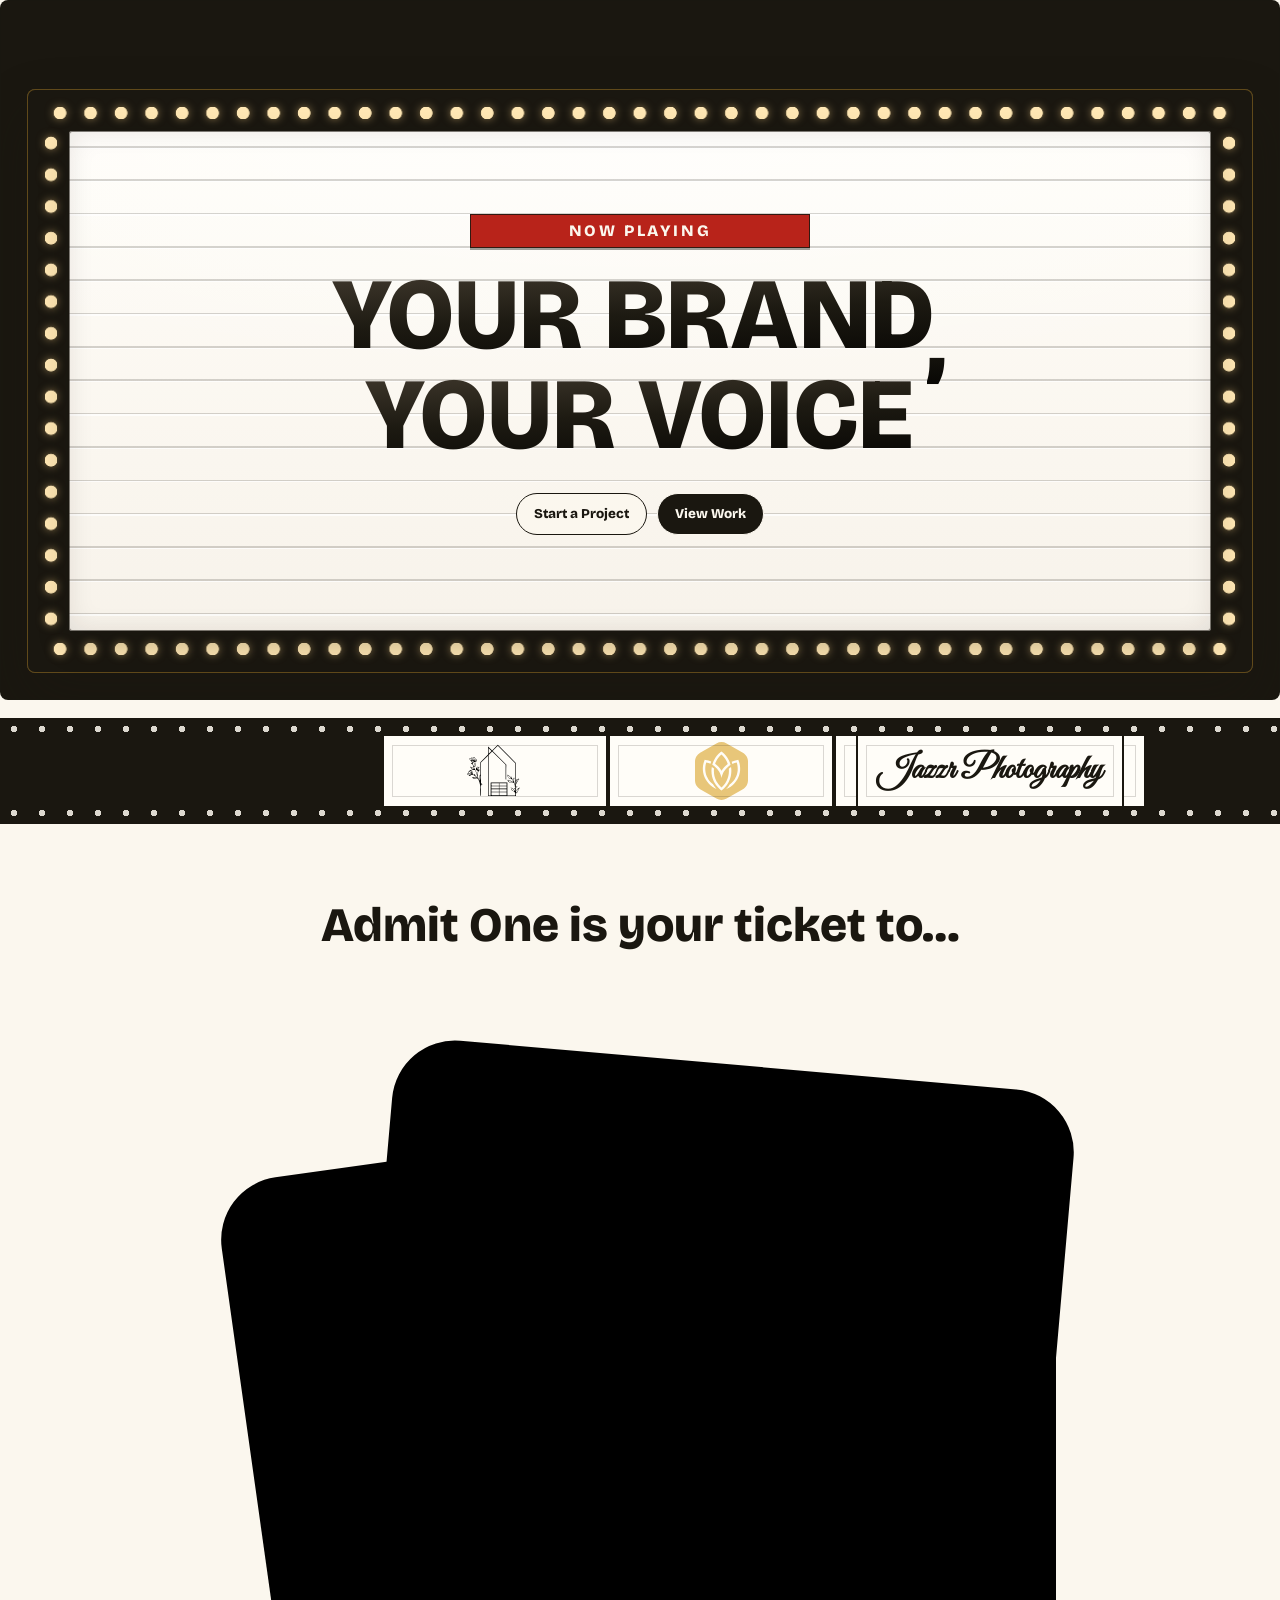
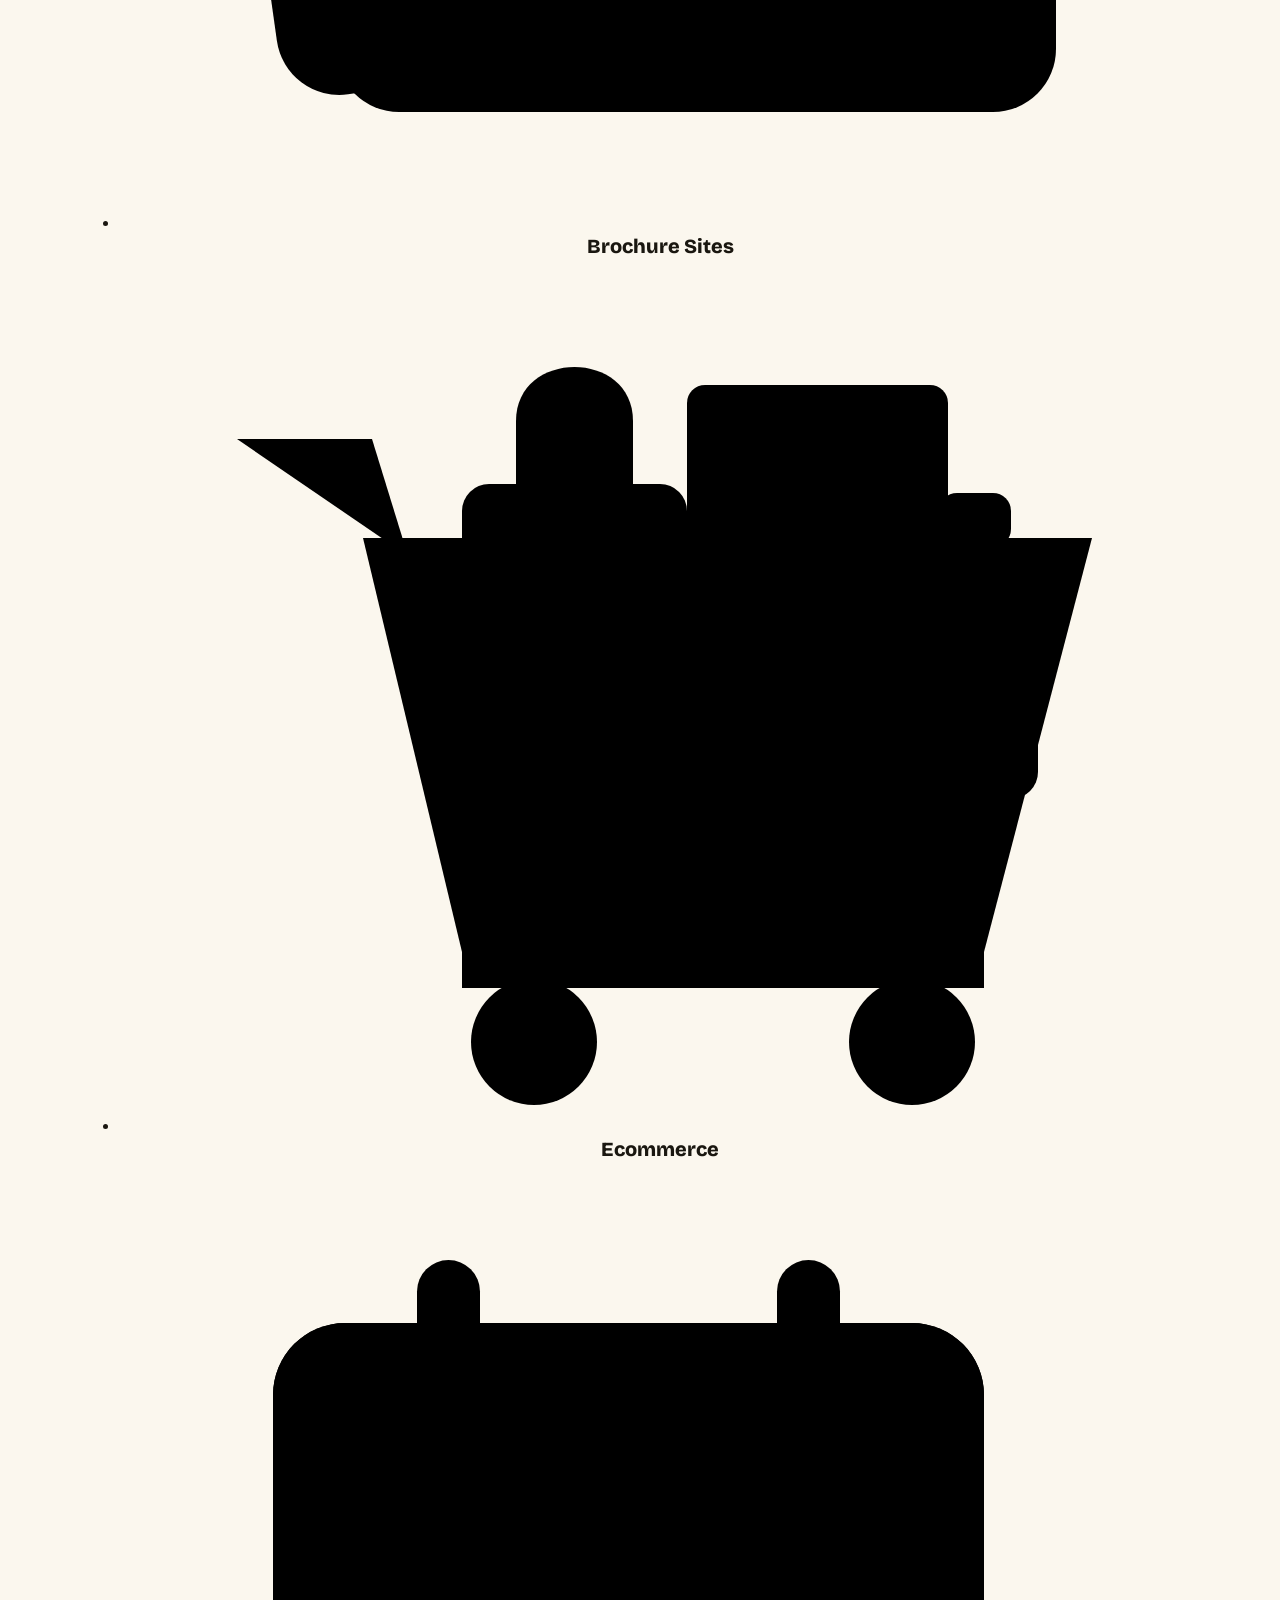
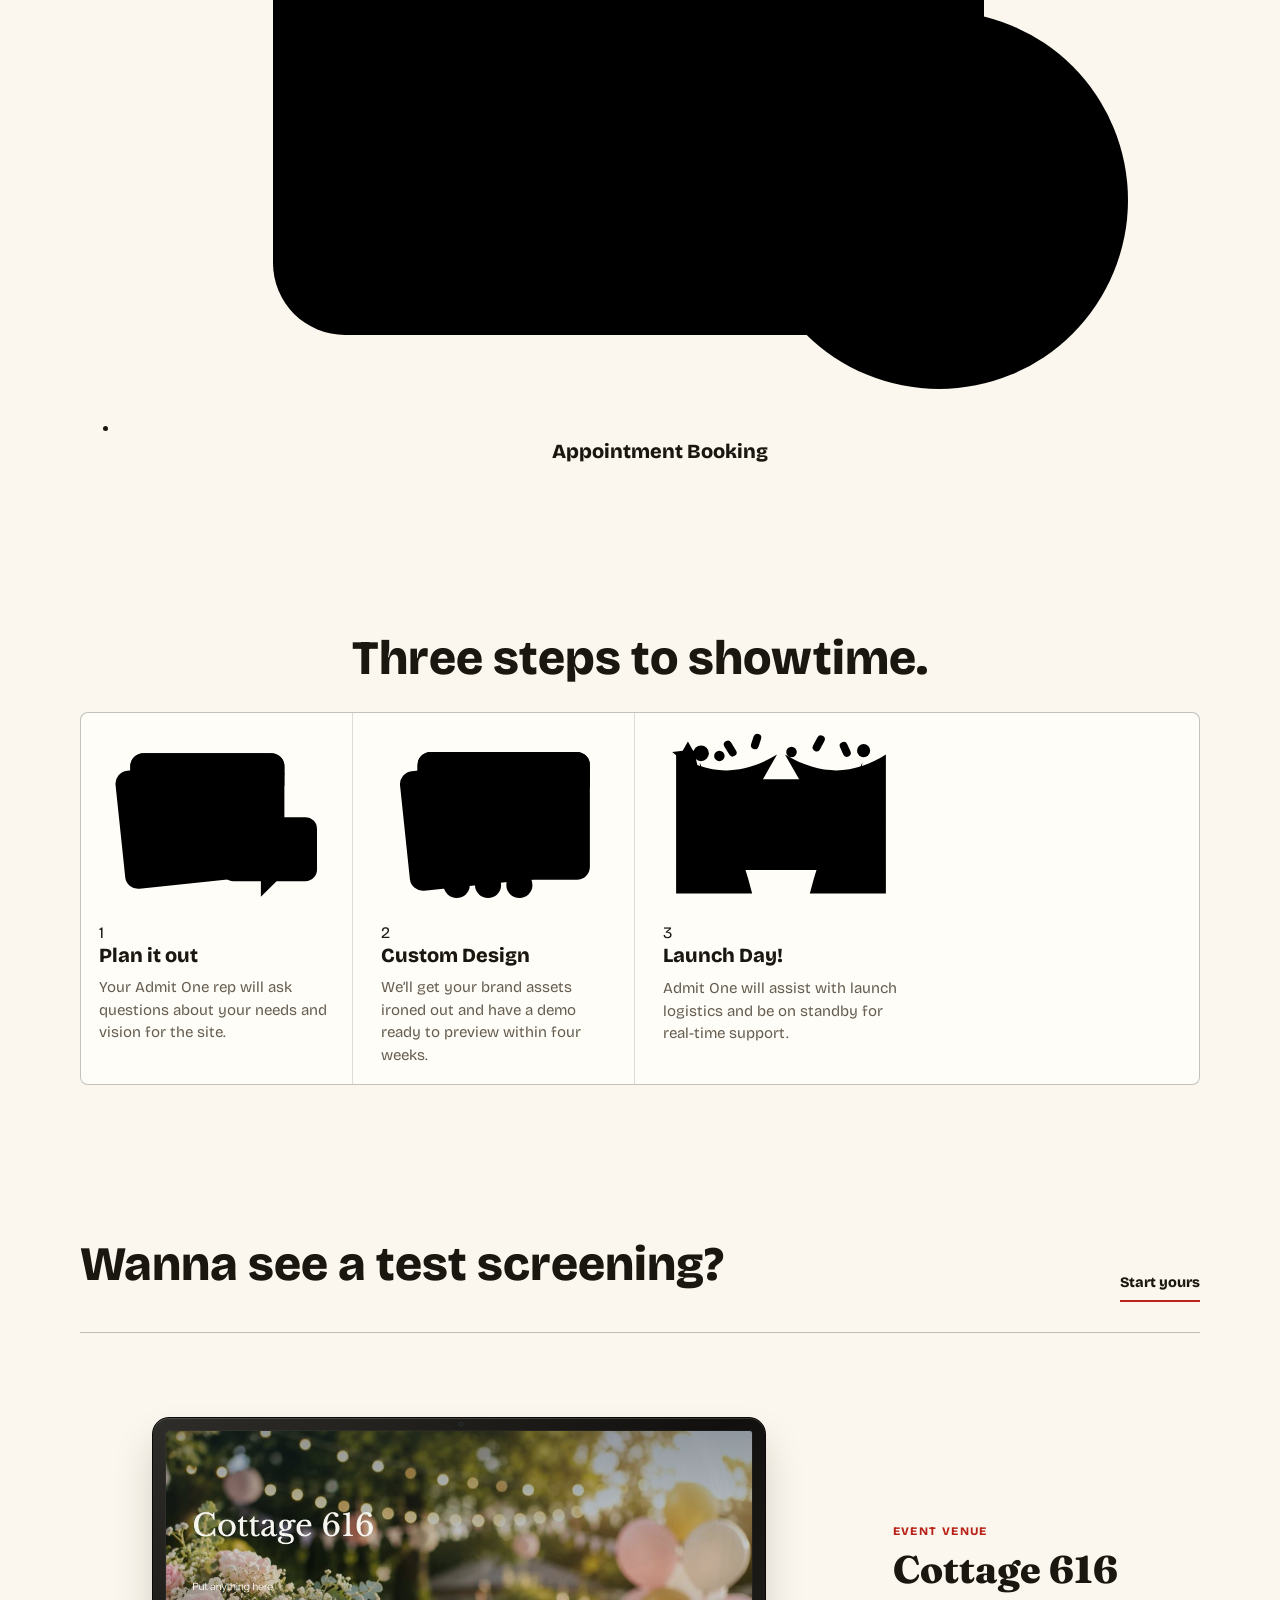
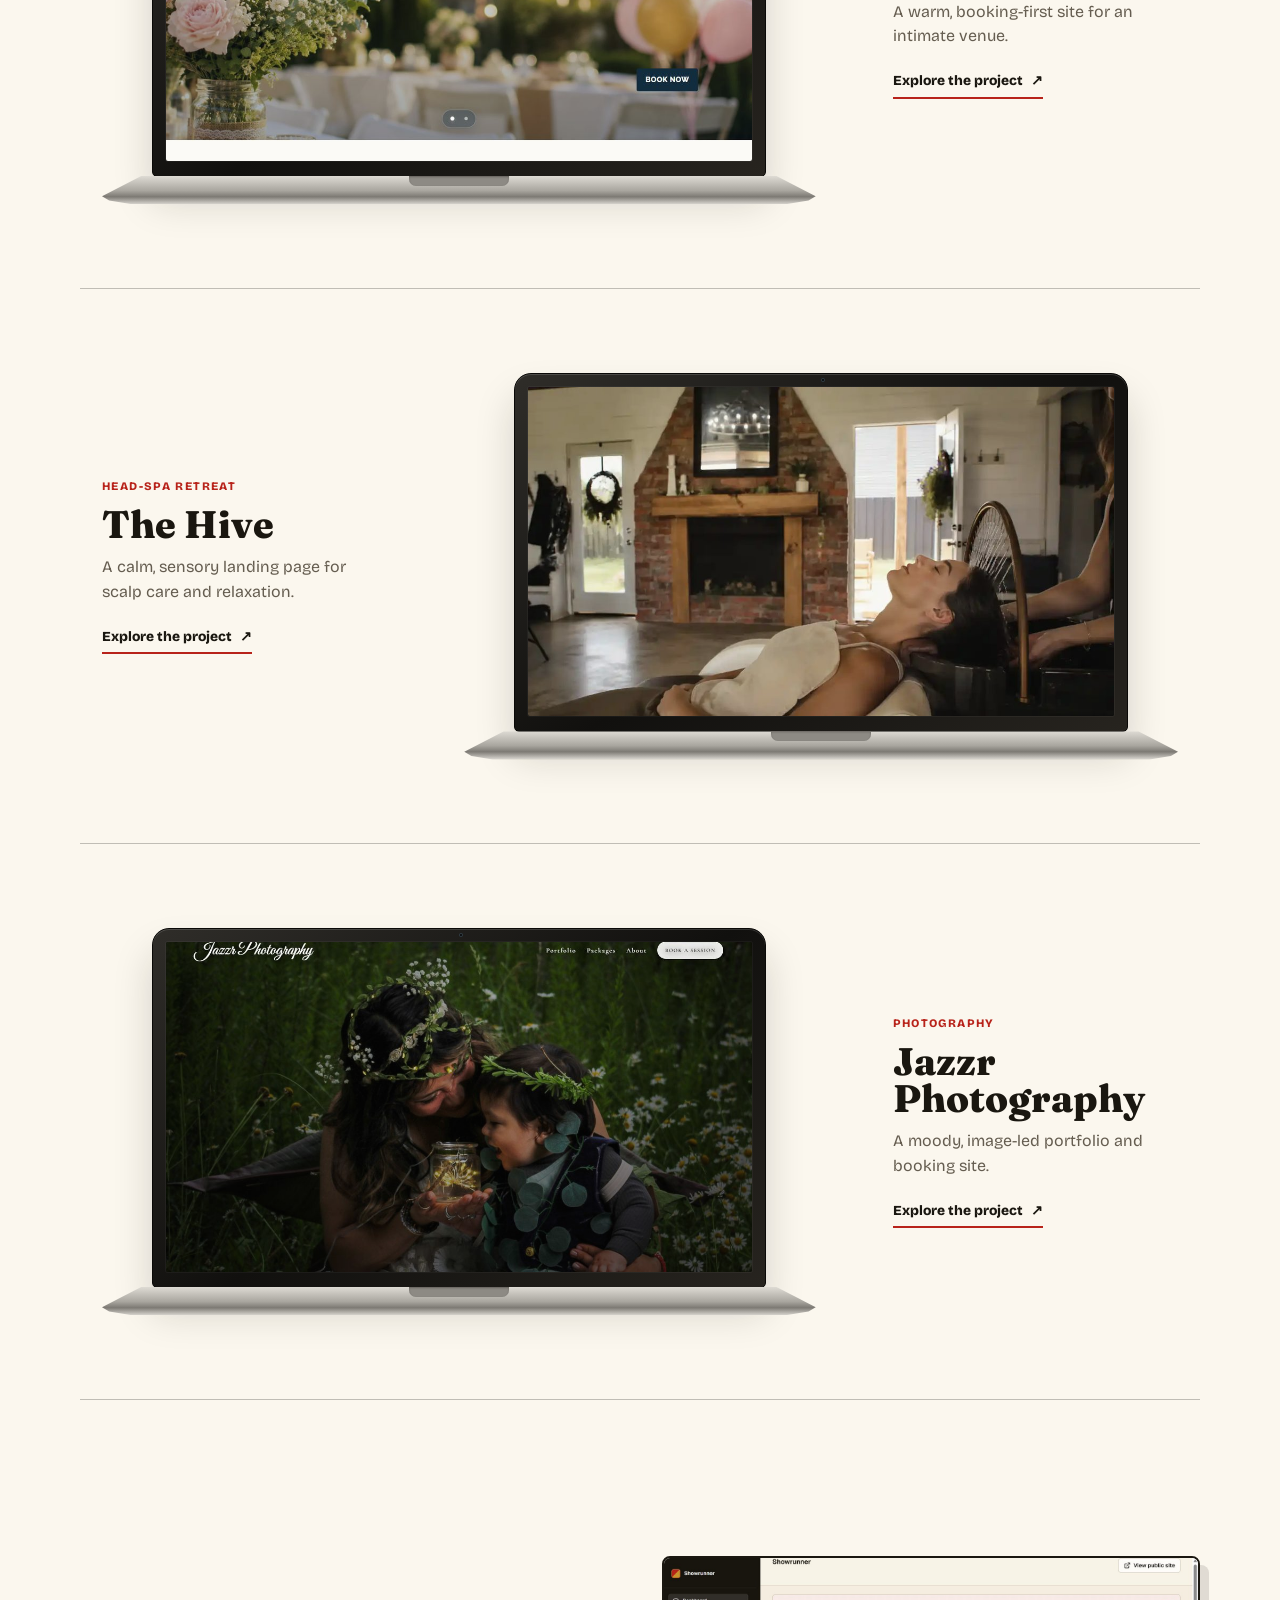
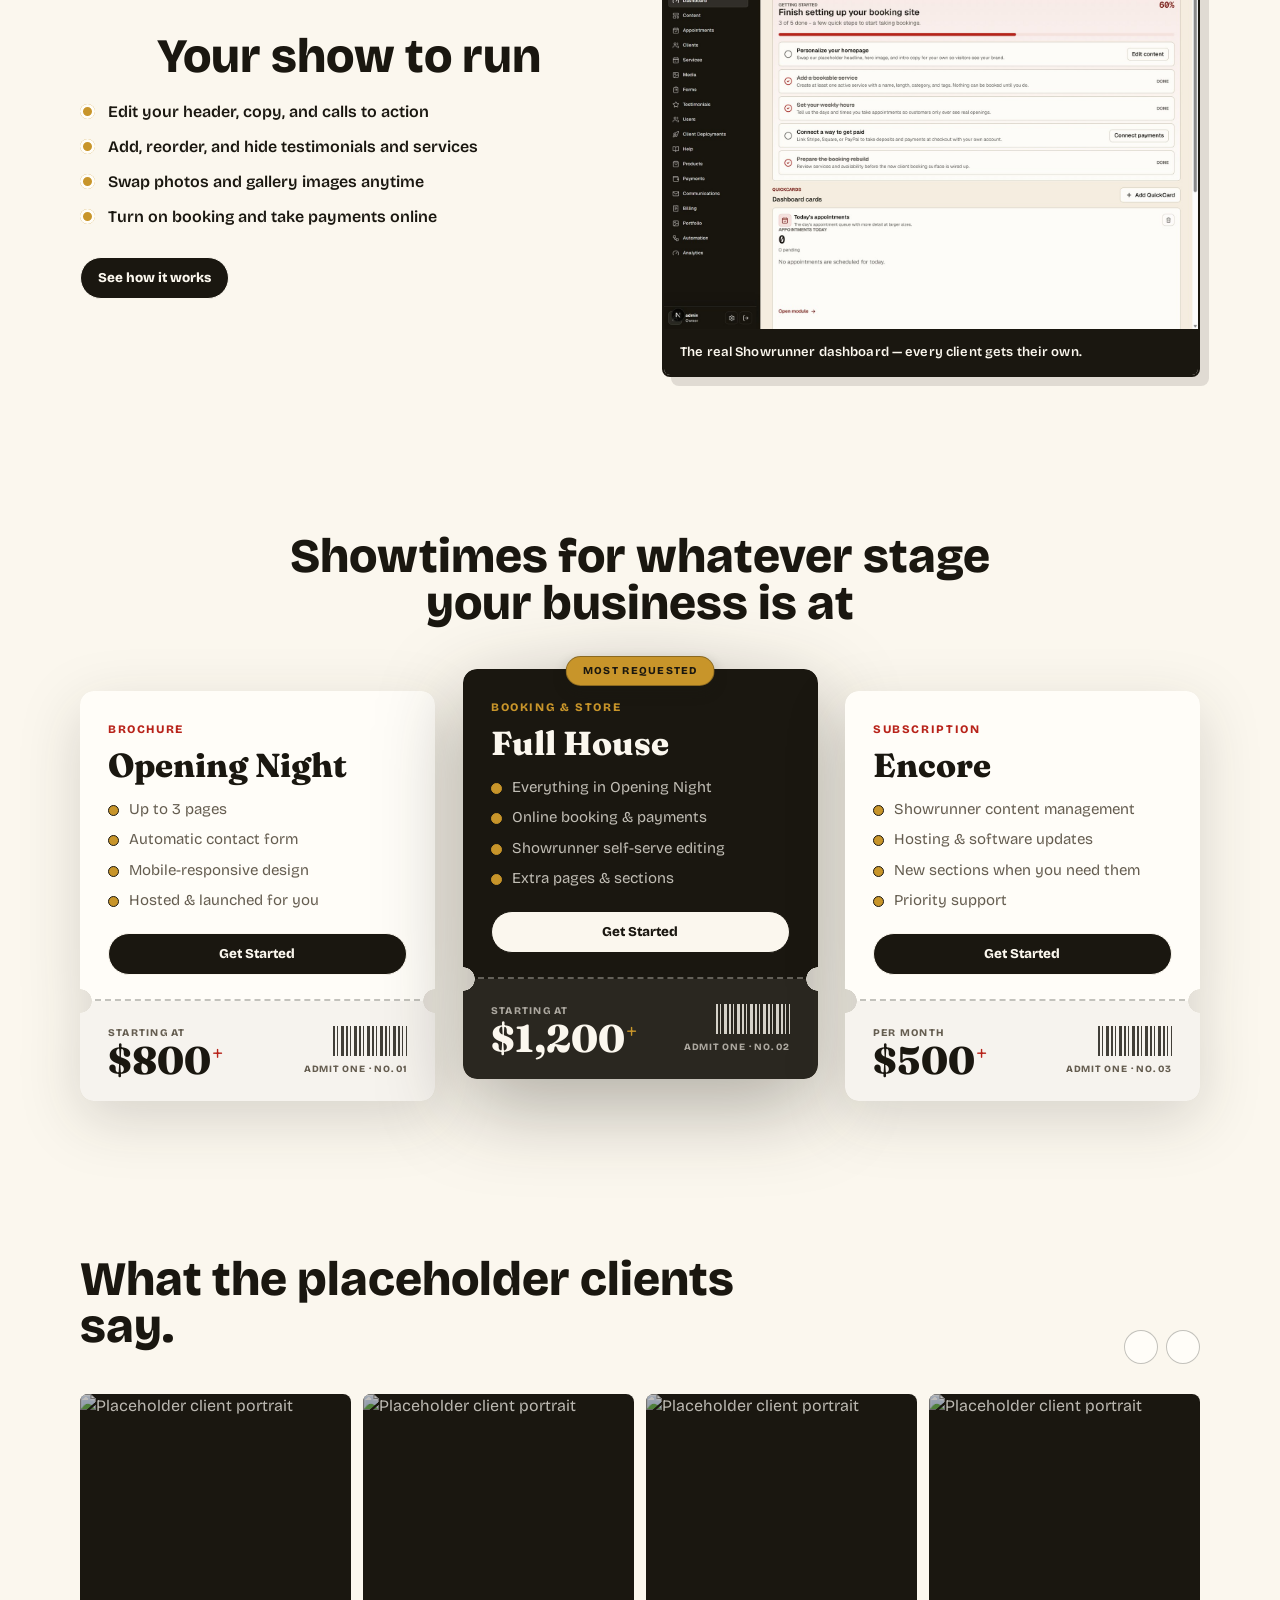
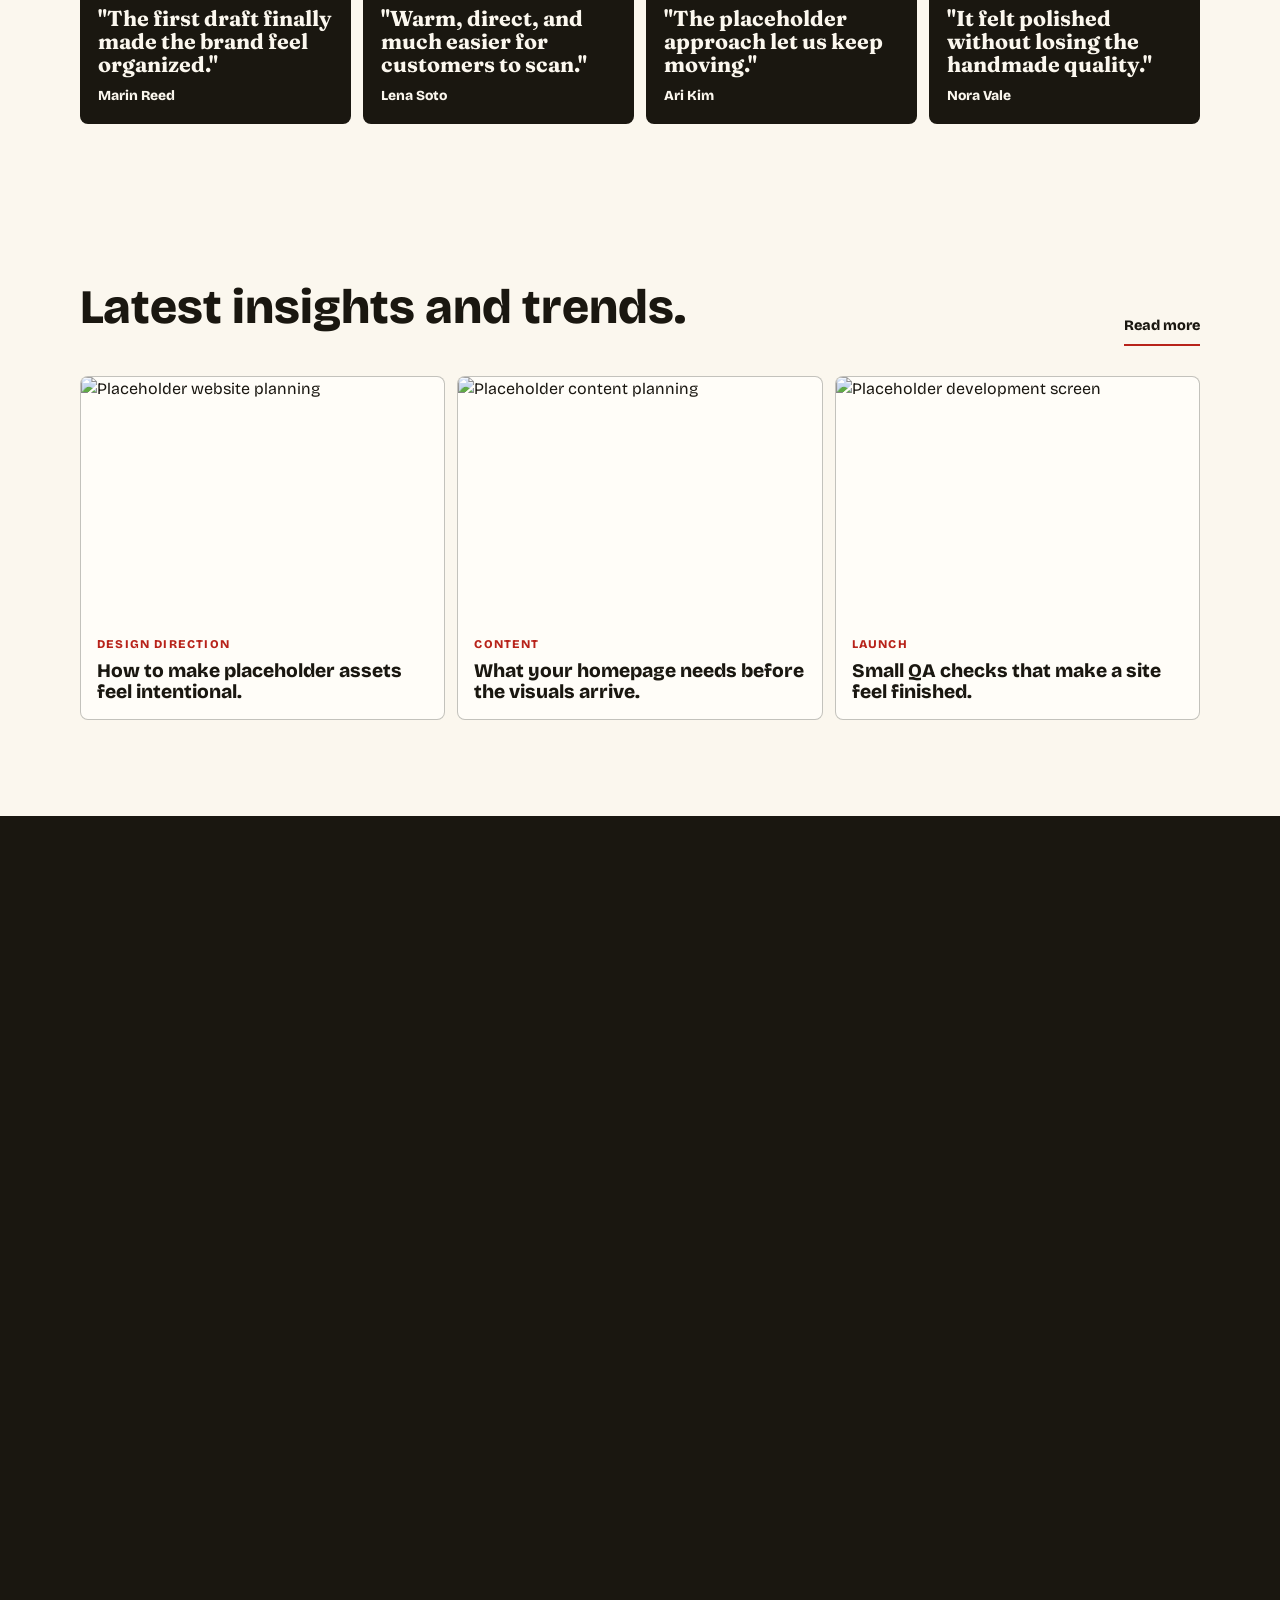
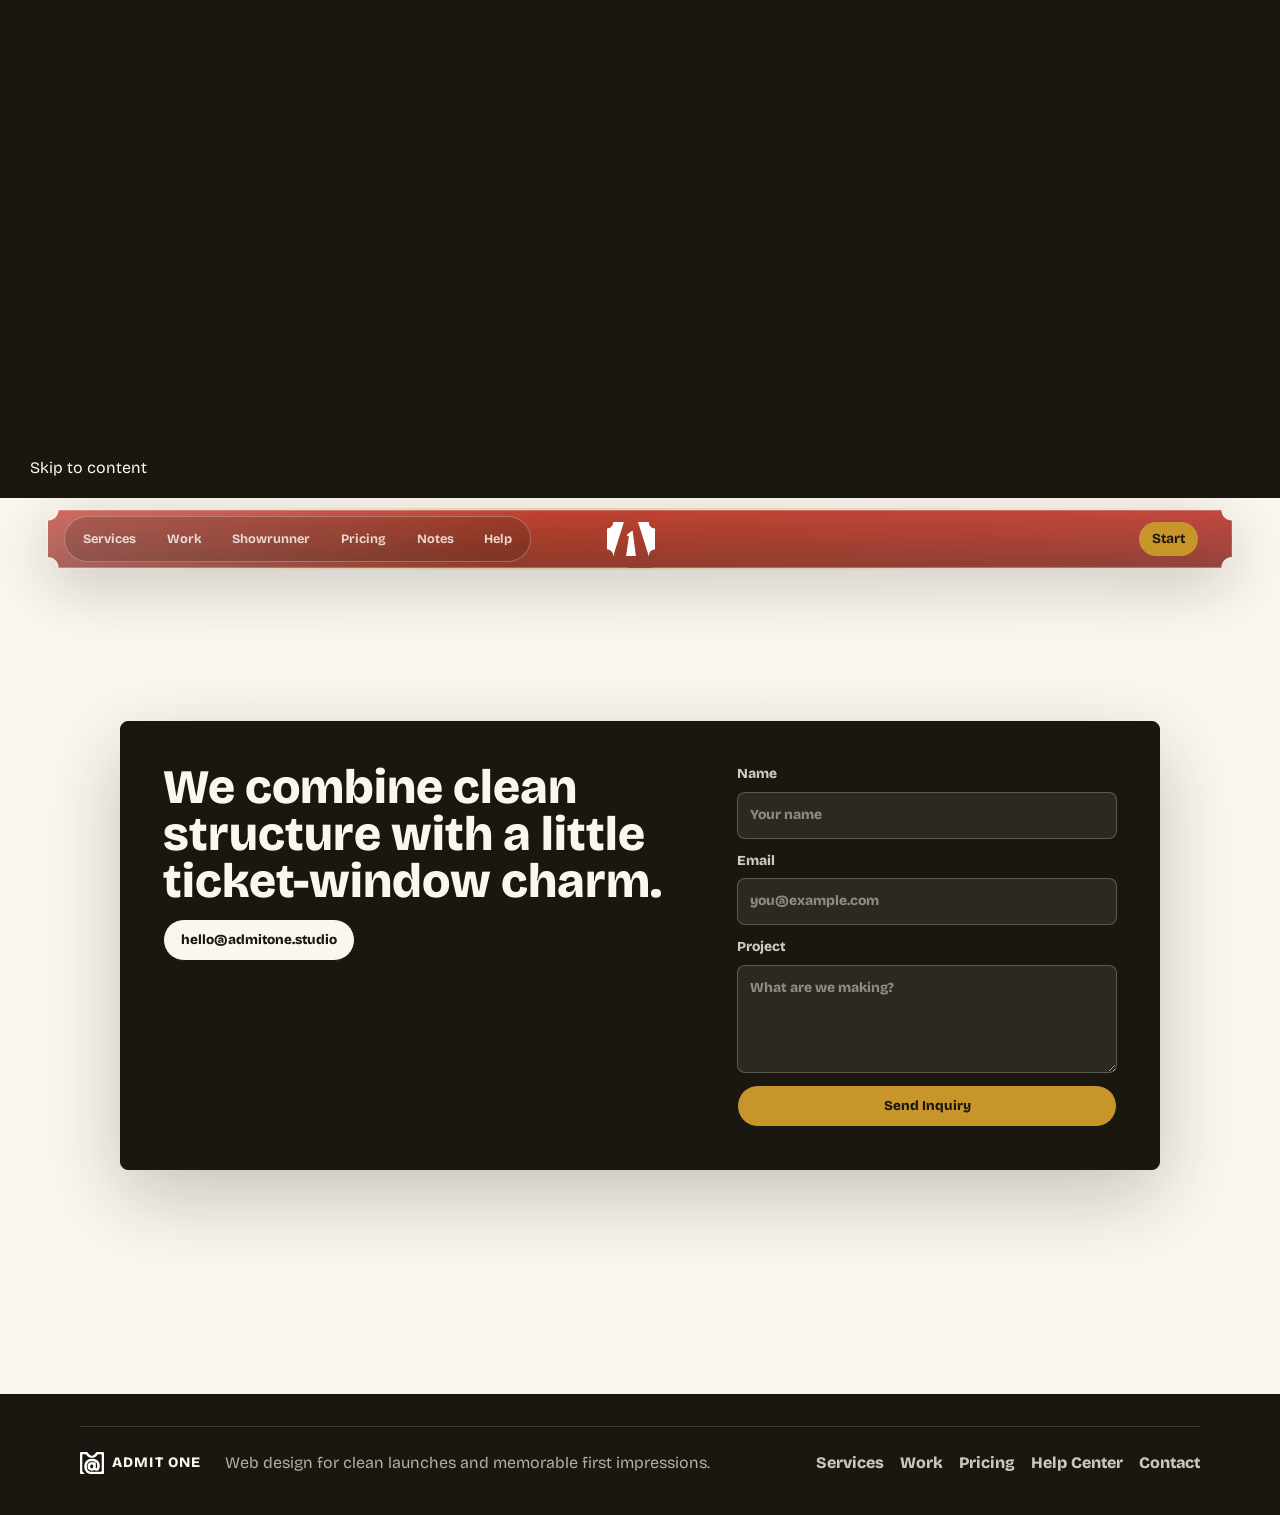
==== commit e0c6d6a4: "Fix case study dialog labelling" ====
--- a/index.html
+++ b/index.html
@@ -19,7 +19,7 @@
     <link rel="stylesheet" href="css/base.css" />
     <link rel="stylesheet" href="css/header.css" />
     <link rel="stylesheet" href="css/hero.css" />
-    <link rel="stylesheet" href="css/content.css" />
+    <link rel="stylesheet" href="css/content.css?v=intro-offerings" />
     <link rel="stylesheet" href="css/blog.css" />
     <link rel="stylesheet" href="css/work-showcase.css" />
     <link rel="stylesheet" href="css/pricing.css" />
@@ -72,7 +72,9 @@
             <div class="marquee-sign">
               <p class="marquee-kicker">Now Playing</p>
               <h1 class="marquee-headline">
-                <span class="marquee-line"><span class="marquee-line-text">Your Brand,</span></span>
+                <span class="marquee-line">
+                  <span class="marquee-line-text marquee-line-text--punctuated">Your Brand<span class="marquee-comma">,</span></span>
+                </span>
                 <span class="marquee-line"><span class="marquee-line-text">Your Voice</span></span>
               </h1>
               <div class="hero-actions">
@@ -101,108 +103,153 @@
       </section>
 
       <section class="section intro">
-        <p class="eyebrow centered">About Admit One</p>
-        <h2>A web design partner for brands that want clean structure with personality.</h2>
-        <p class="intro-text">
-          Clean, fast brochure sites and booking-ready builds &mdash; then Showrunner, a simple backend so you can manage your own content whenever you need to.
-        </p>
-
-        <div class="stat-grid">
-          <article class="stat-card gold-stat">
-            <span class="stat-label">Starts at</span>
-            <strong>$800</strong>
-            <p>Brochure sites up to 3 pages, with an automatic contact form.</p>
-          </article>
-          <article class="stat-card">
-            <span class="stat-label">First draft</span>
-            <strong>2-3 weeks</strong>
-            <p>Typical turnaround for a brochure-site first draft.</p>
-          </article>
-          <article class="stat-card">
-            <span class="stat-label">Anywhere</span>
-            <strong>100% remote</strong>
-            <p>Work with clients wherever they are &mdash; no service-area limits.</p>
-          </article>
-          <article class="stat-card dark-stat">
-            <span class="stat-label">Showrunner</span>
-            <strong>Self-serve</strong>
-            <p>Edit your own header, testimonials, and services &mdash; and take payments &mdash; without touching code.</p>
-          </article>
-        </div>
+        <h2>Admit One is your ticket to&hellip;</h2>
+
+        <ul class="intro-offerings" aria-label="Website services">
+          <li>
+            <span class="offering-icon" aria-hidden="true">
+              <svg viewBox="0 0 120 96" focusable="false">
+                <rect class="icon-gold icon-outline" x="14" y="19" width="76" height="58" rx="7" transform="rotate(-8 52 48)"></rect>
+                <rect class="icon-red icon-outline" x="28" y="11" width="76" height="61" rx="7" transform="rotate(5 66 42)"></rect>
+                <rect class="icon-paper icon-outline" x="24" y="23" width="80" height="60" rx="7"></rect>
+                <rect class="icon-black" x="34" y="34" width="21" height="38" rx="3"></rect>
+                <rect class="icon-red" x="62" y="35" width="30" height="8" rx="4"></rect>
+                <rect class="icon-gold" x="62" y="49" width="24" height="6" rx="3"></rect>
+                <rect class="icon-soft" x="62" y="61" width="30" height="5" rx="2.5"></rect>
+                <rect class="icon-soft" x="62" y="70" width="21" height="5" rx="2.5"></rect>
+              </svg>
+            </span>
+            <h3>Brochure Sites</h3>
+          </li>
+          <li>
+            <span class="offering-icon" aria-hidden="true">
+              <svg viewBox="0 0 120 96" focusable="false">
+                <rect class="icon-red icon-outline" x="38" y="24" width="25" height="35" rx="3"></rect>
+                <path class="icon-bag-handle" d="M44 24v-7c0-8 13-8 13 0v7"></path>
+                <rect class="icon-gold icon-outline" x="63" y="13" width="29" height="46" rx="2"></rect>
+                <rect class="icon-paper" x="68" y="21" width="19" height="10" rx="1"></rect>
+                <rect class="icon-soft icon-outline" x="88" y="30" width="14" height="29" rx="3"></rect>
+                <rect class="icon-black" x="91" y="25" width="8" height="6" rx="2"></rect>
+                <path class="icon-cart-handle" d="M13 19h15l4 13"></path>
+                <path class="icon-black" d="M27 30h81L96 76H38z"></path>
+                <path class="icon-gold" d="M37 40h61l-7 27H43z"></path>
+                <path class="icon-red" d="M50 40h10v27H50zM73 40h10v27H73z"></path>
+                <path class="icon-black" d="M38 72h58v8H38z"></path>
+                <circle class="icon-black" cx="46" cy="86" r="7"></circle>
+                <circle class="icon-black" cx="88" cy="86" r="7"></circle>
+                <circle class="icon-paper" cx="46" cy="86" r="2.5"></circle>
+                <circle class="icon-paper" cx="88" cy="86" r="2.5"></circle>
+              </svg>
+            </span>
+            <h3>Ecommerce</h3>
+          </li>
+          <li>
+            <span class="offering-icon" aria-hidden="true">
+              <svg viewBox="0 0 120 96" focusable="false">
+                <rect class="icon-paper icon-outline" x="17" y="17" width="79" height="68" rx="8"></rect>
+                <path class="icon-red" d="M17 25a8 8 0 0 1 8-8h63a8 8 0 0 1 8 8v13H17z"></path>
+                <rect class="icon-black" x="33" y="10" width="7" height="18" rx="3.5"></rect>
+                <rect class="icon-black" x="73" y="10" width="7" height="18" rx="3.5"></rect>
+                <rect class="icon-soft" x="28" y="47" width="13" height="10" rx="3"></rect>
+                <rect class="icon-gold" x="48" y="47" width="13" height="10" rx="3"></rect>
+                <rect class="icon-soft" x="68" y="47" width="13" height="10" rx="3"></rect>
+                <rect class="icon-soft" x="28" y="64" width="13" height="10" rx="3"></rect>
+                <rect class="icon-soft" x="48" y="64" width="13" height="10" rx="3"></rect>
+                <circle class="icon-gold icon-outline" cx="91" cy="70" r="21"></circle>
+                <path class="icon-check" d="m81 70 7 7 13-15"></path>
+              </svg>
+            </span>
+            <h3>Appointment Booking</h3>
+          </li>
+        </ul>
       </section>
 
       <section class="section services" id="services">
-        <p class="eyebrow centered">Services</p>
-        <h2>Comprehensive web design without the bloated production circus.</h2>
-        <p class="section-intro">
-          Strategy, design, and handoff support organized into practical pieces.
-        </p>
+        <h2>Three steps to showtime.</h2>
 
         <div class="service-row">
           <article>
-            <span class="icon-dot">01</span>
-            <h3>Site Strategy</h3>
-            <p>Page goals, content order, calls to action, and the structure behind a cleaner site.</p>
+            <div class="process-graphic" aria-hidden="true">
+              <svg viewBox="0 0 180 140" focusable="false">
+                <rect class="icon-gold icon-outline" x="16" y="25" width="118" height="91" rx="10" transform="rotate(-6 75 70)"></rect>
+                <rect class="icon-paper icon-outline" x="24" y="17" width="118" height="94" rx="10"></rect>
+                <rect class="icon-red" x="24" y="17" width="118" height="25" rx="10"></rect>
+                <path class="icon-red" d="M24 32h118v10H24z"></path>
+                <circle class="icon-paper" cx="37" cy="29" r="3"></circle>
+                <circle class="icon-gold" cx="48" cy="29" r="3"></circle>
+                <circle class="icon-black" cx="59" cy="29" r="3"></circle>
+                <circle class="icon-gold" cx="40" cy="57" r="6"></circle>
+                <circle class="icon-soft" cx="40" cy="77" r="6"></circle>
+                <circle class="icon-soft" cx="40" cy="97" r="6"></circle>
+                <rect class="icon-black" x="53" y="53" width="49" height="7" rx="3.5"></rect>
+                <rect class="icon-soft" x="53" y="73" width="65" height="7" rx="3.5"></rect>
+                <rect class="icon-soft" x="53" y="93" width="42" height="7" rx="3.5"></rect>
+                <path class="icon-black icon-outline" d="M103 66h55a9 9 0 0 1 9 9v31a9 9 0 0 1-9 9h-22l-12 12v-12h-21a9 9 0 0 1-9-9V75a9 9 0 0 1 9-9Z"></path>
+                <circle class="icon-paper" cx="114" cy="91" r="4"></circle>
+                <circle class="icon-gold" cx="130" cy="91" r="4"></circle>
+                <circle class="icon-red" cx="146" cy="91" r="4"></circle>
+              </svg>
+            </div>
+            <span class="process-step">1</span>
+            <h3>Plan it out</h3>
+            <p>Your Admit One rep will ask questions about your needs and vision for the site.</p>
           </article>
           <article>
-            <span class="icon-dot">02</span>
+            <div class="process-graphic" aria-hidden="true">
+              <svg viewBox="0 0 180 140" focusable="false">
+                <rect class="icon-red icon-outline" x="18" y="25" width="126" height="92" rx="10" transform="rotate(-6 81 71)"></rect>
+                <rect class="icon-paper icon-outline" x="28" y="16" width="132" height="98" rx="10"></rect>
+                <path class="icon-black" d="M28 26a10 10 0 0 1 10-10h112a10 10 0 0 1 10 10v17H28z"></path>
+                <circle class="icon-red" cx="42" cy="30" r="4"></circle>
+                <circle class="icon-gold" cx="55" cy="30" r="4"></circle>
+                <circle class="icon-paper" cx="68" cy="30" r="4"></circle>
+                <rect class="icon-soft" x="39" y="55" width="29" height="46" rx="5"></rect>
+                <rect class="icon-gold" x="77" y="55" width="70" height="30" rx="5"></rect>
+                <rect class="icon-red" x="77" y="92" width="32" height="9" rx="4.5"></rect>
+                <rect class="icon-black" x="115" y="92" width="32" height="9" rx="4.5"></rect>
+                <circle class="icon-red icon-outline" cx="58" cy="118" r="10"></circle>
+                <circle class="icon-gold icon-outline" cx="82" cy="118" r="10"></circle>
+                <circle class="icon-black icon-outline" cx="106" cy="118" r="10"></circle>
+                <path class="icon-paper icon-outline" d="m128 72 23 10-10 5 8 14-8 4-8-14-8 7z"></path>
+              </svg>
+            </div>
+            <span class="process-step">2</span>
             <h3>Custom Design</h3>
-            <p>Homepage and interior layouts with strong hierarchy, responsive states, and reusable sections.</p>
+            <p>We&rsquo;ll get your brand assets ironed out and have a demo ready to preview within four weeks.</p>
           </article>
           <article>
-            <span class="icon-dot">03</span>
-            <h3>Launch Support</h3>
-            <p>Design notes, placeholder assets, QA passes, and clean handoff for build or implementation.</p>
-          </article>
-          <article class="service-photo">
-            <img src="https://picsum.photos/seed/admit-one-team/520/360" alt="Placeholder team collaboration" />
-          </article>
-        </div>
-      </section>
-
-      <section class="section feature-section">
-        <p class="eyebrow centered">The Build</p>
-        <h2>Where visual polish meets a site people can actually use.</h2>
-        <p class="section-intro">
-          The draft should make decisions visible, not hide behind decoration.
-        </p>
-
-        <div class="feature-grid">
-          <article>
-            <div class="feature-visual browser-stack">
-              <span></span>
-              <span></span>
-              <span></span>
-            </div>
-            <h3>Page Architecture</h3>
-            <p>Sections are ordered around what visitors need to understand, compare, and do next.</p>
-          </article>
-          <article>
-            <div class="feature-visual chart-stack">
-              <span></span>
-              <span></span>
-              <span></span>
-              <span></span>
-            </div>
-            <h3>Design Systems</h3>
-            <p>Colors, type, buttons, cards, spacing, and reusable blocks stay consistent across the site.</p>
-          </article>
-          <article>
-            <div class="feature-visual ticket-stack">
-              <span>ADMIT</span>
-              <span>ONE</span>
-            </div>
-            <h3>Brand Details</h3>
-            <p>Small moments bring the vintage charm without turning the interface into a theme party.</p>
-          </article>
-          <article>
-            <div class="feature-visual map-stack">
-              <span>Home</span>
-              <span>Work</span>
-              <span>Contact</span>
-            </div>
-            <h3>Responsive Flow</h3>
-            <p>The layout is checked across device sizes so the experience stays clean and scannable.</p>
+            <div class="process-graphic" aria-hidden="true">
+              <svg viewBox="0 0 180 140" focusable="false">
+                <rect class="icon-paper icon-outline" x="49" y="37" width="82" height="69" rx="8"></rect>
+                <path class="icon-gold" d="M49 46a9 9 0 0 1 9-9h64a9 9 0 0 1 9 9v14H49z"></path>
+                <circle class="icon-red" cx="61" cy="49" r="3"></circle>
+                <circle class="icon-black" cx="72" cy="49" r="3"></circle>
+                <path class="icon-red" d="m90 67 6 12 14 2-10 10 3 14-13-7-13 7 3-14-10-10 14-2z"></path>
+                <path class="icon-red icon-outline" d="M10 18c22 14 47 18 77 0-8 14-17 29-24 44-4 8-7 13-10 17 6 14 11 29 15 45H10Z"></path>
+                <path class="icon-red icon-outline" d="M170 18c-22 14-47 18-77 0 8 14 17 29 24 44 4 8 7 13 10 17-6 14-11 29-15 45h58Z"></path>
+                <path class="icon-curtain-fold" d="M28 24c9 20 12 39 17 55-5 17-8 29-10 41M52 28c3 17 3 34 1 50 4 15 7 28 9 41"></path>
+                <path class="icon-curtain-fold" d="M152 24c-9 20-12 39-17 55 5 17 8 29 10 41M128 28c-3 17-3 34-1 50-4 15-7 28-9 41"></path>
+                <path class="icon-gold icon-outline" d="M45 72c5-4 11-4 17 0l-2 14c-5 3-10 3-15 0Z"></path>
+                <path class="icon-gold icon-outline" d="M135 72c-5-4-11-4-17 0l2 14c5 3 10 3 15 0Z"></path>
+                <circle class="icon-black" cx="53" cy="79" r="4"></circle>
+                <circle class="icon-black" cx="127" cy="79" r="4"></circle>
+                <circle class="icon-gold icon-outline" cx="29" cy="17" r="6"></circle>
+                <circle class="icon-gold icon-outline" cx="153" cy="15" r="5"></circle>
+                <path class="icon-confetti" d="m63 17-8 12M82 7l3 14M105 8l-2 14M126 14l8 12M145 31l13 5M35 31l-13 5"></path>
+                <rect class="icon-red" x="48" y="7" width="6" height="13" rx="3" transform="rotate(-32 51 13)"></rect>
+                <rect class="icon-gold" x="68" y="2" width="6" height="12" rx="3" transform="rotate(18 71 8)"></rect>
+                <rect class="icon-red" x="116" y="3" width="6" height="13" rx="3" transform="rotate(28 119 9)"></rect>
+                <rect class="icon-gold" x="136" y="8" width="6" height="12" rx="3" transform="rotate(-24 139 14)"></rect>
+                <path class="icon-red" d="m19 8 4 7 8 1-6 5 2 8-8-4-7 4 1-8-6-5 8-1z"></path>
+                <path class="icon-gold" d="m160 42 3 5 6 1-4 4 1 6-6-3-5 3 1-6-5-4 6-1z"></path>
+                <circle class="icon-red" cx="43" cy="19" r="4"></circle>
+                <circle class="icon-gold" cx="98" cy="16" r="4"></circle>
+                <circle class="icon-red" cx="150" cy="59" r="4"></circle>
+              </svg>
+            </div>
+            <span class="process-step">3</span>
+            <h3>Launch Day!</h3>
+            <p>Admit One will assist with launch logistics and be on standby for real-time support.</p>
           </article>
         </div>
       </section>
@@ -210,8 +257,7 @@
       <section class="section work" id="work">
         <div class="section-heading">
           <div>
-            <p class="eyebrow">Selected Work</p>
-            <h2>Live sites built with structure and personality.</h2>
+            <h2>Wanna see a test screening?</h2>
           </div>
           <a class="small-link" href="#contact">Start yours</a>
         </div>
@@ -306,11 +352,7 @@
       <section class="section showrunner" id="showrunner">
         <div class="showrunner-grid">
           <div class="showrunner-copy">
-            <p class="eyebrow">Showrunner</p>
-            <h2>Your site, yours to run.</h2>
-            <p class="section-intro">
-              Every site comes with Showrunner &mdash; a simple backend where you update your own content without touching code or waiting on a developer.
-            </p>
+            <h2>Your show to run</h2>
             <ul class="showrunner-points">
               <li>Edit your header, copy, and calls to action</li>
               <li>Add, reorder, and hide testimonials and services</li>
@@ -327,11 +369,7 @@
       </section>
 
       <section class="section pricing" id="pricing">
-        <p class="eyebrow centered">Packages</p>
-        <h2>Flexible plans built for different stages of growth.</h2>
-        <p class="section-intro">
-          Straightforward pricing &mdash; a simple brochure site, a booking-and-payments build, or an ongoing subscription that keeps Showrunner and hosting running.
-        </p>
+        <h2>Showtimes for whatever stage your business is at</h2>
 
         <div class="pricing-grid">
           <article class="tier-ticket" style="--reveal-delay: 0ms">
@@ -418,7 +456,6 @@
       <section class="section testimonials">
         <div class="section-heading">
           <div>
-            <p class="eyebrow">Testimonials</p>
             <h2>What the placeholder clients say.</h2>
           </div>
           <div class="mini-controls" aria-hidden="true"><span></span><span></span></div>
@@ -451,7 +488,6 @@
       <section class="section notes" id="notes">
         <div class="section-heading">
           <div>
-            <p class="eyebrow">Notes</p>
             <h2>Latest insights and trends.</h2>
           </div>
           <a class="small-link" href="blog.html">Read more</a>
@@ -480,7 +516,6 @@
         <div class="showtime-sticky">
           <div class="showtime-layer showtime-layer-dark">
             <div class="showtime-copy">
-              <p class="eyebrow">Final cue</p>
               <h2 id="showtime-title">Ready for showtime?</h2>
               <a class="button button-light" href="#contact">Start the Project</a>
             </div>
@@ -489,7 +524,6 @@
             <div class="showtime-curtain-panel showtime-curtain-left"></div>
             <div class="showtime-curtain-panel showtime-curtain-right"></div>
             <div class="showtime-copy">
-              <p class="eyebrow">Final cue</p>
               <h2>Ready for showtime?</h2>
               <span class="button button-dark">Start the Project</span>
             </div>
@@ -498,11 +532,7 @@
           <div class="showtime-form-panel">
             <div class="contact-banner">
               <div class="contact-copy">
-                <p class="eyebrow">Build the first draft</p>
                 <h2>We combine clean structure with a little ticket-window charm.</h2>
-                <p>
-                  Tell us what you are making, what assets are still in progress, and what the new site needs to do.
-                </p>
                 <a href="mailto:hello@admitone.studio" class="button button-light">hello@admitone.studio</a>
               </div>
               <form class="contact-form" action="#" method="post">
@@ -571,7 +601,7 @@
           <img src="assets/work/cottage616.jpg" alt="Cottage 616 event venue website homepage" />
           <div class="case-study-hero-copy">
             <p>Event Venue &middot; Web Design &amp; Booking</p>
-            <h2 id="case-study-title">Cottage 616</h2>
+            <h2 data-case-study-title>Cottage 616</h2>
             <span>A welcoming digital front door built to turn interest into venue tours.</span>
           </div>
           <span class="case-scroll-cue" aria-hidden="true">Scroll for the story <b>&darr;</b></span>
@@ -612,7 +642,7 @@
           <img src="assets/work/the-hive.jpg" alt="The Hive head-spa retreat website" />
           <div class="case-study-hero-copy">
             <p>Head-Spa Retreat &middot; Brand Landing Page</p>
-            <h2 id="case-study-title">The Hive</h2>
+            <h2 data-case-study-title>The Hive</h2>
             <span>A quiet, sensory introduction to an unfamiliar kind of care.</span>
           </div>
           <span class="case-scroll-cue" aria-hidden="true">Scroll for the story <b>&darr;</b></span>
@@ -653,7 +683,7 @@
           <img src="assets/work/jazzr.jpg" alt="Jazzr Photography portfolio website" />
           <div class="case-study-hero-copy">
             <p>Photography &middot; Portfolio &amp; Booking</p>
-            <h2 id="case-study-title">Jazzr Photography</h2>
+            <h2 data-case-study-title>Jazzr Photography</h2>
             <span>An image-led portfolio that makes the photographer's point of view unmistakable.</span>
           </div>
           <span class="case-scroll-cue" aria-hidden="true">Scroll for the story <b>&darr;</b></span>
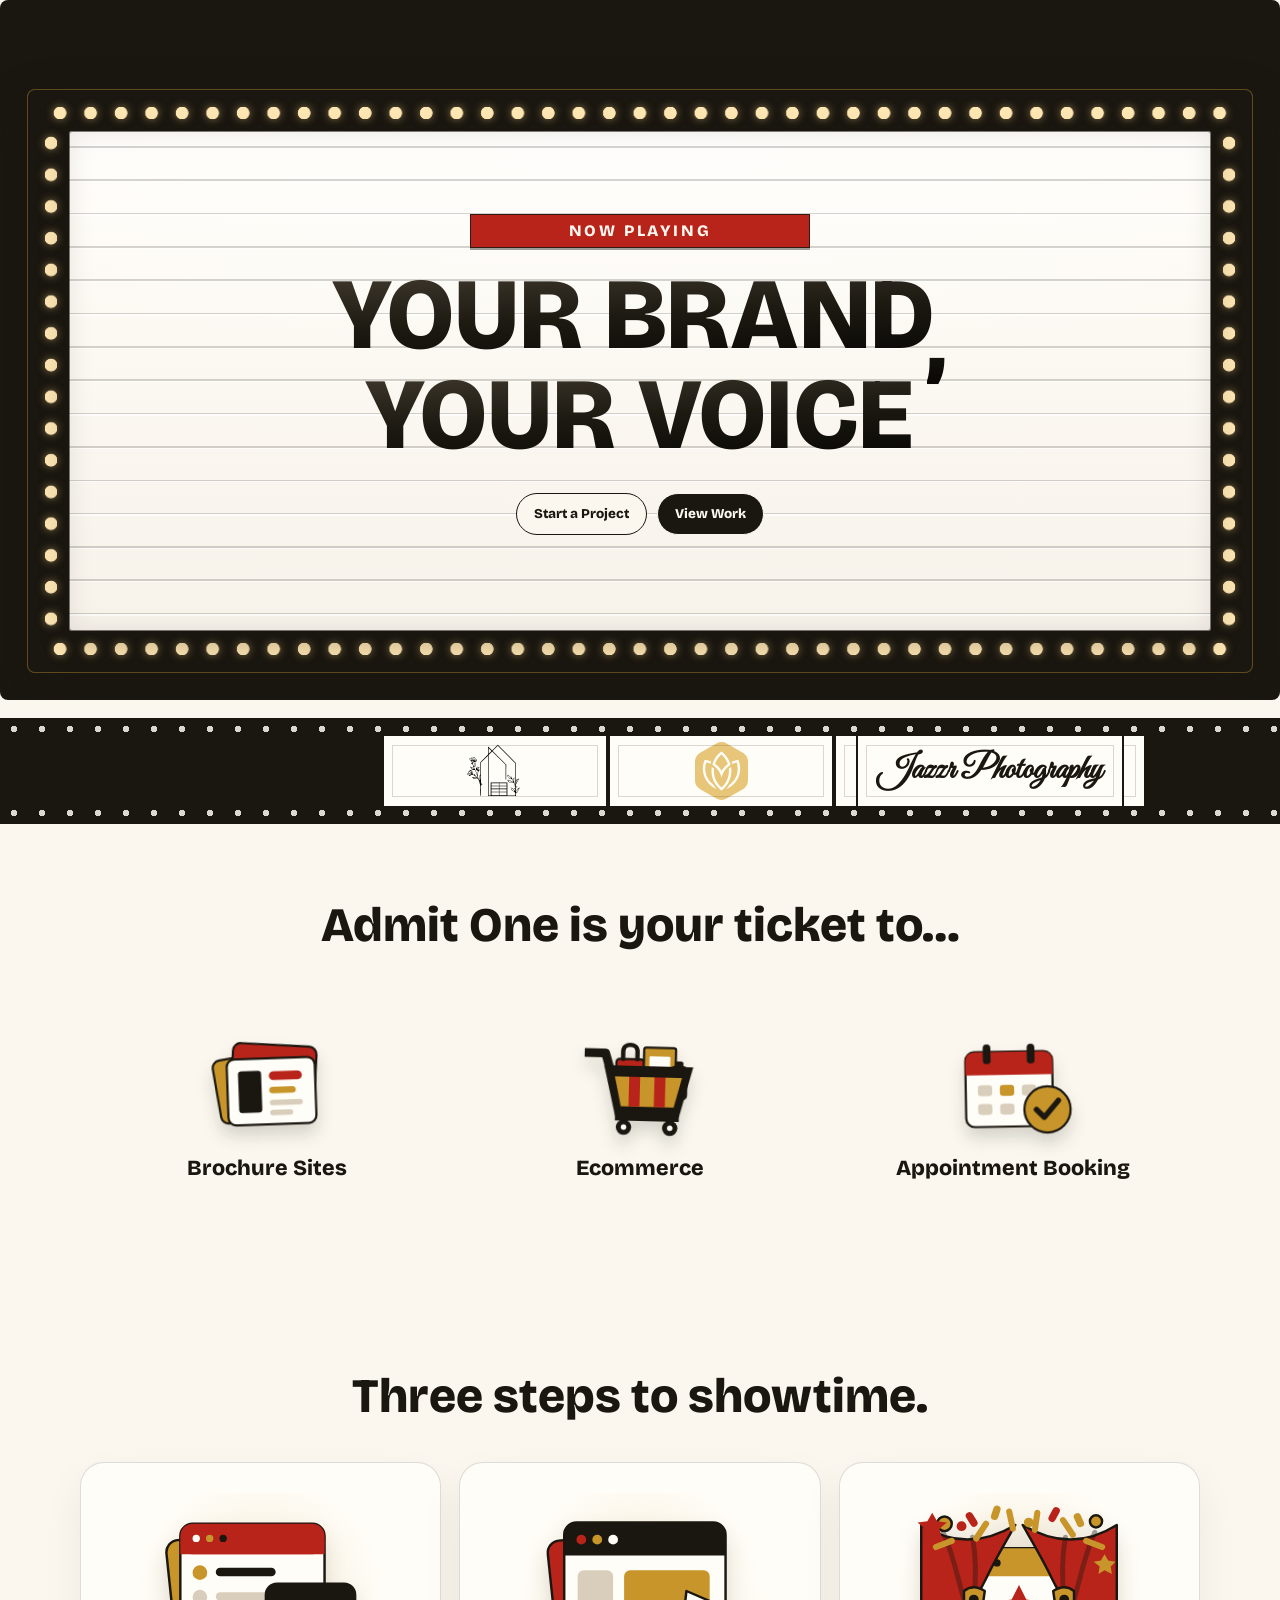
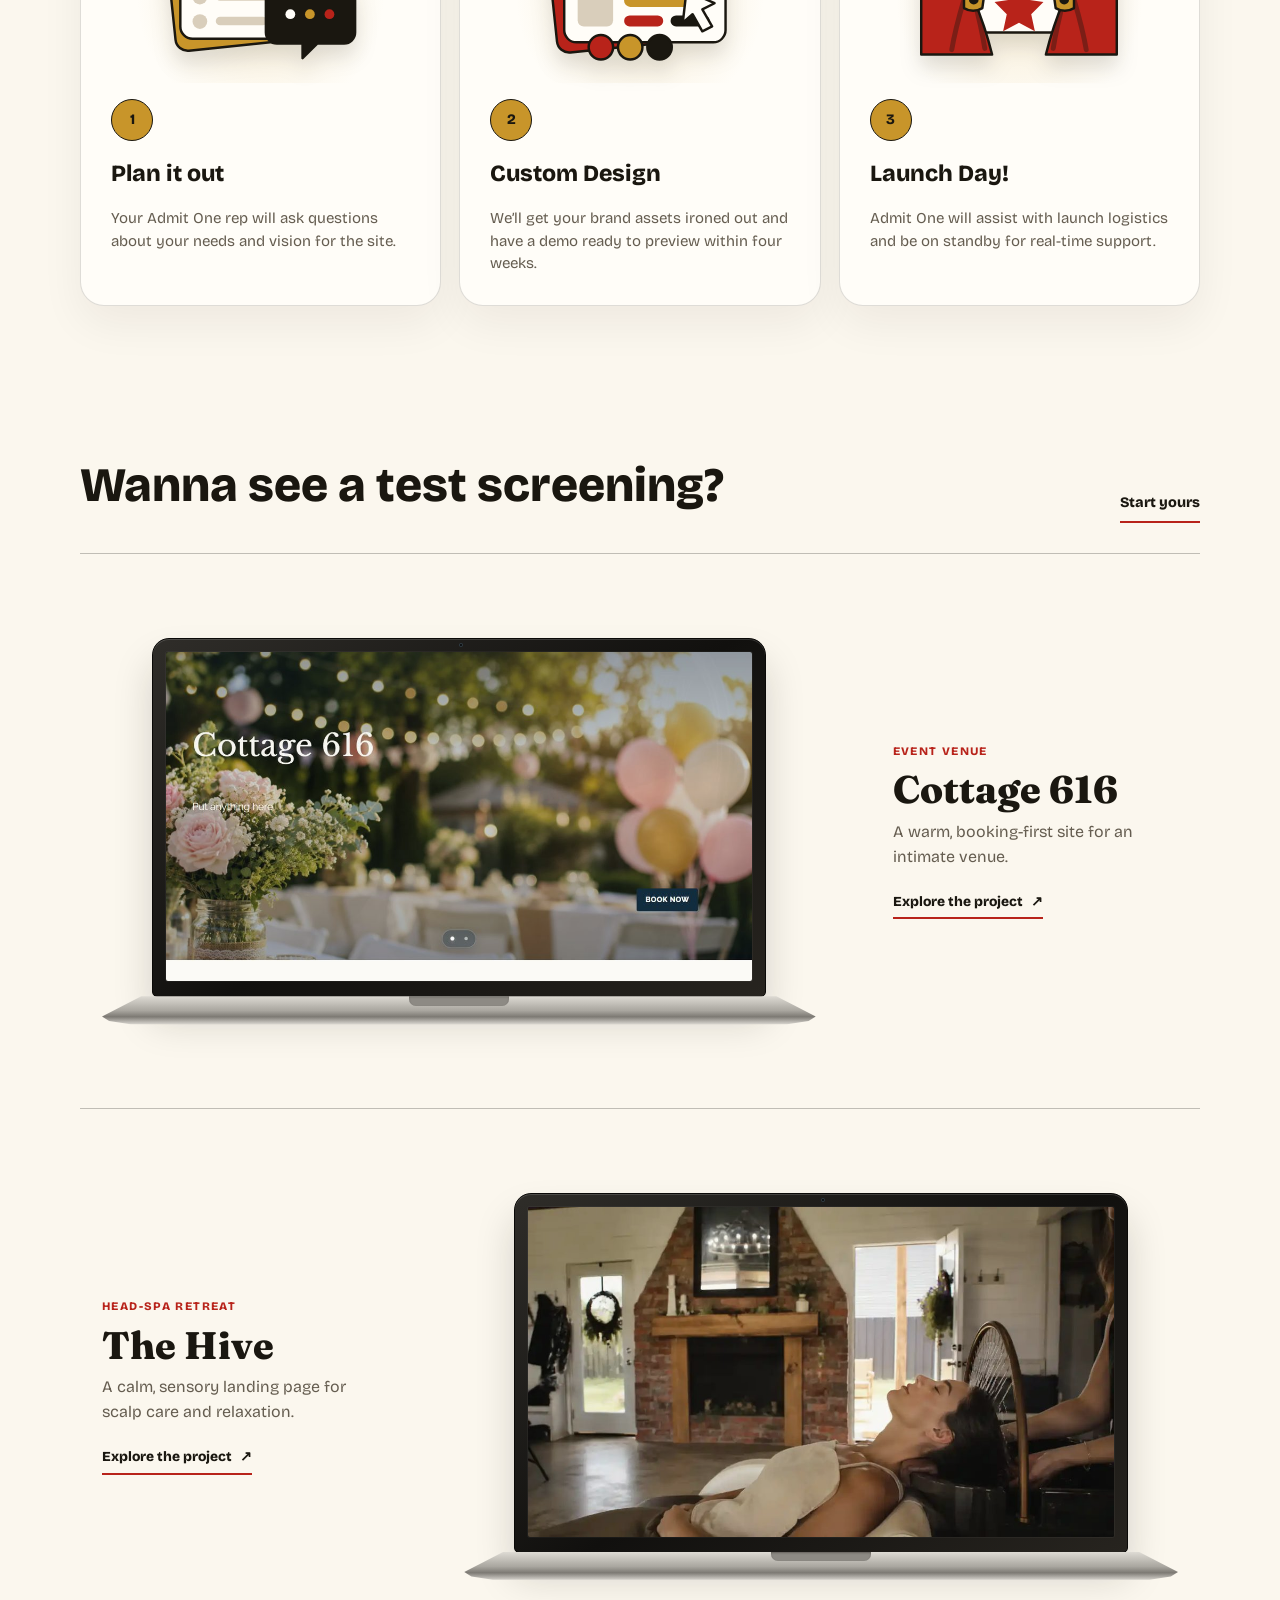
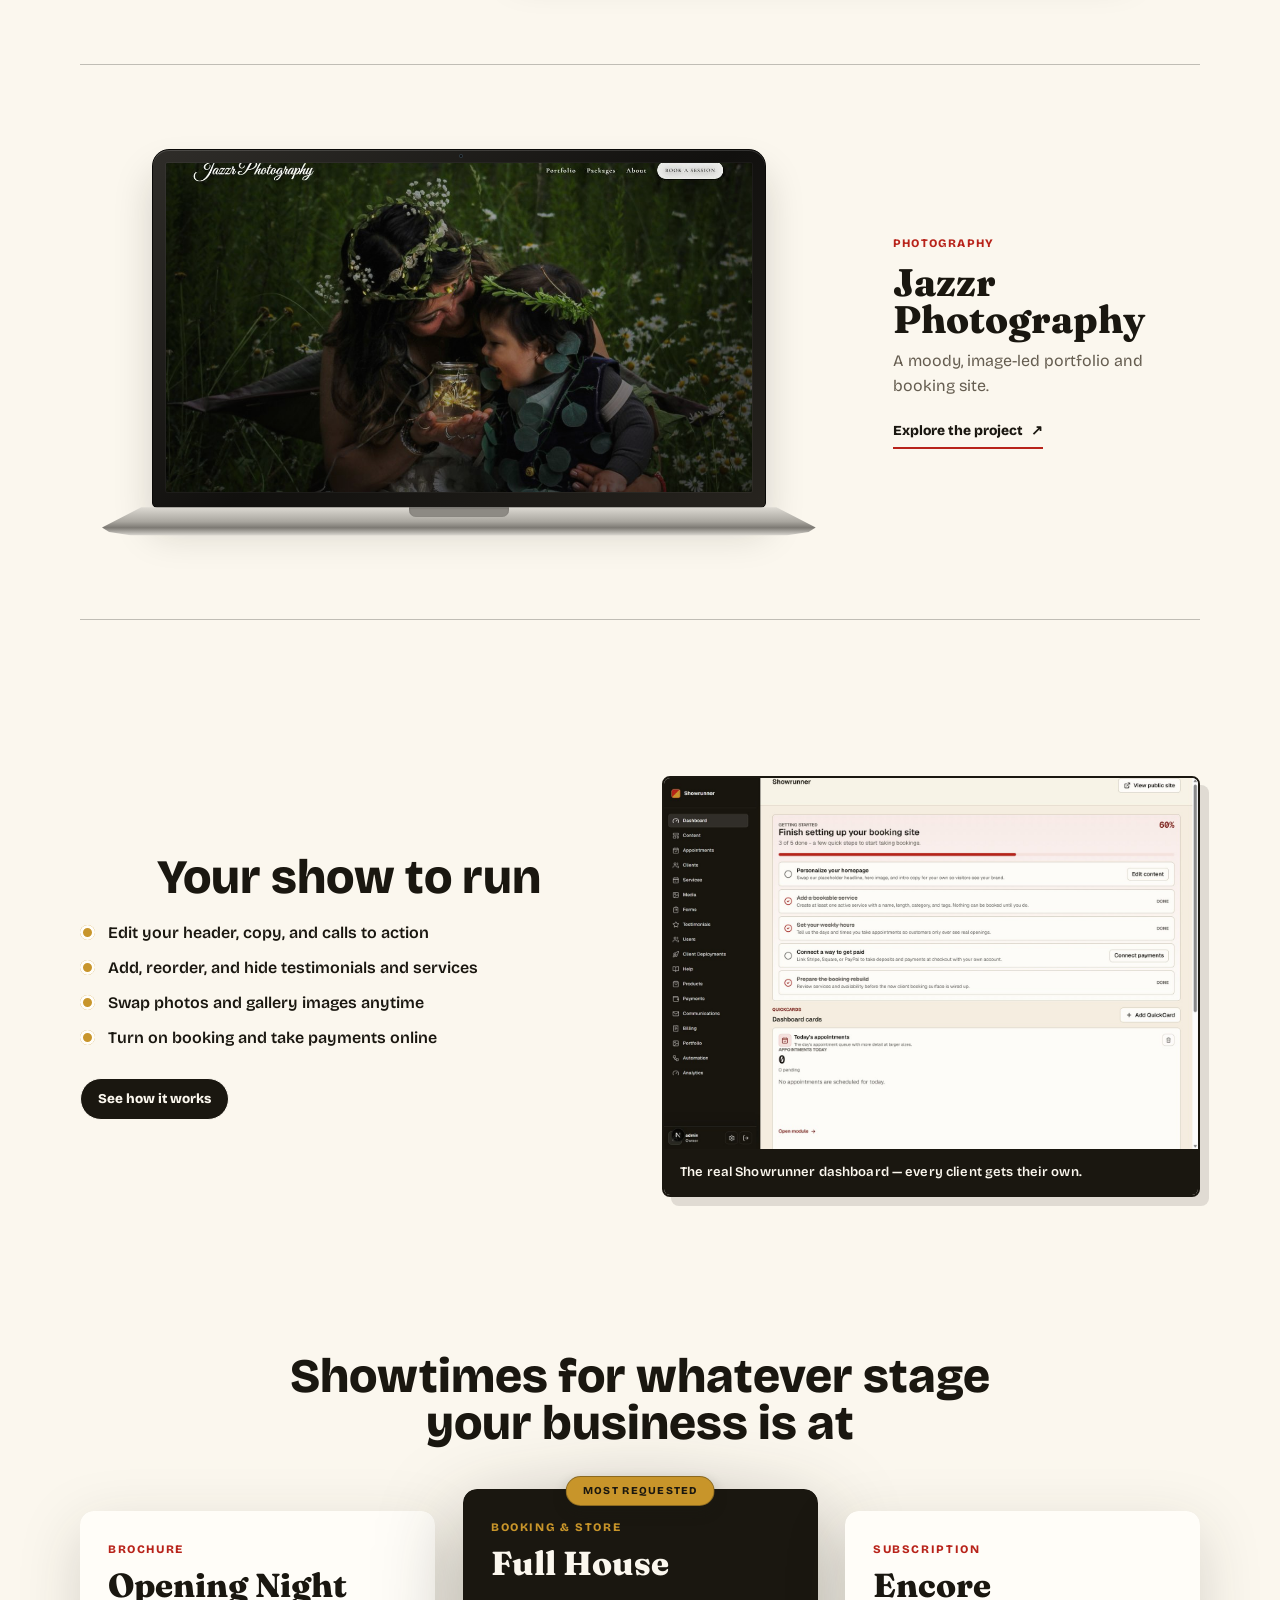
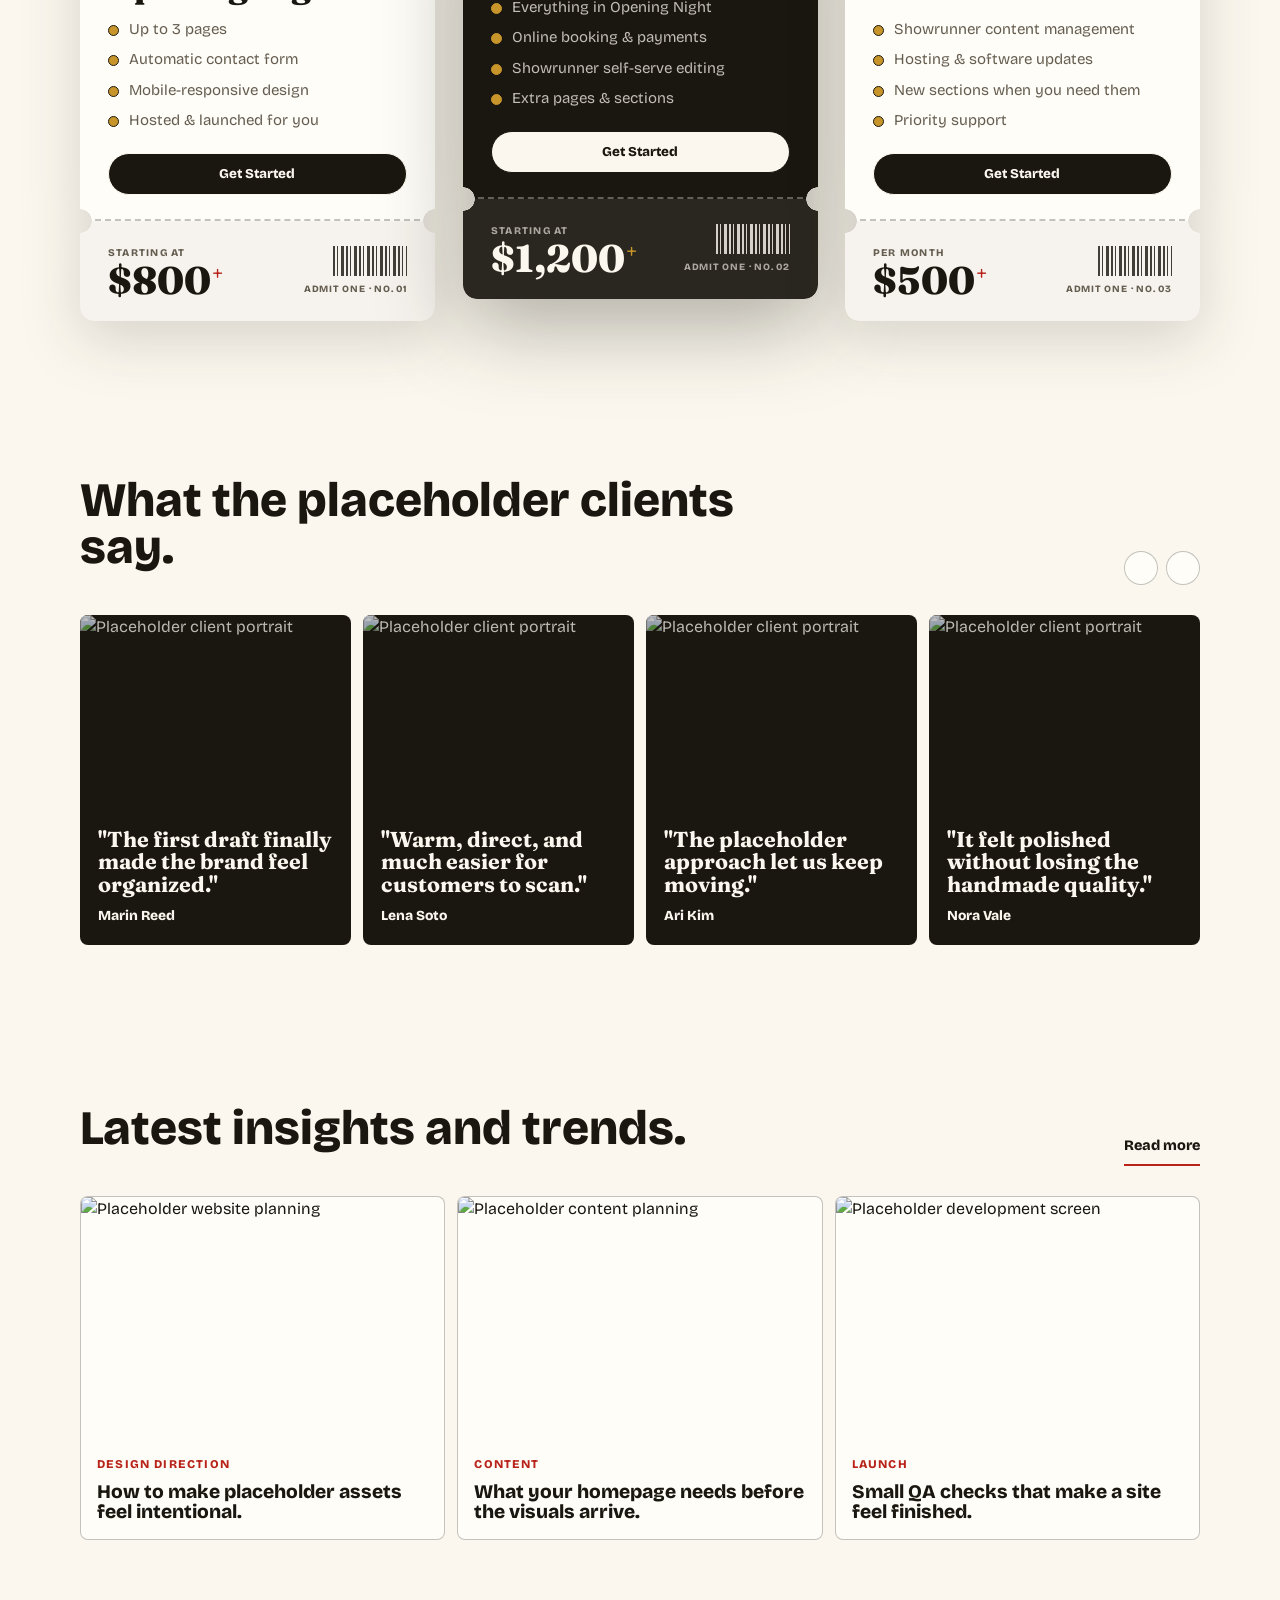
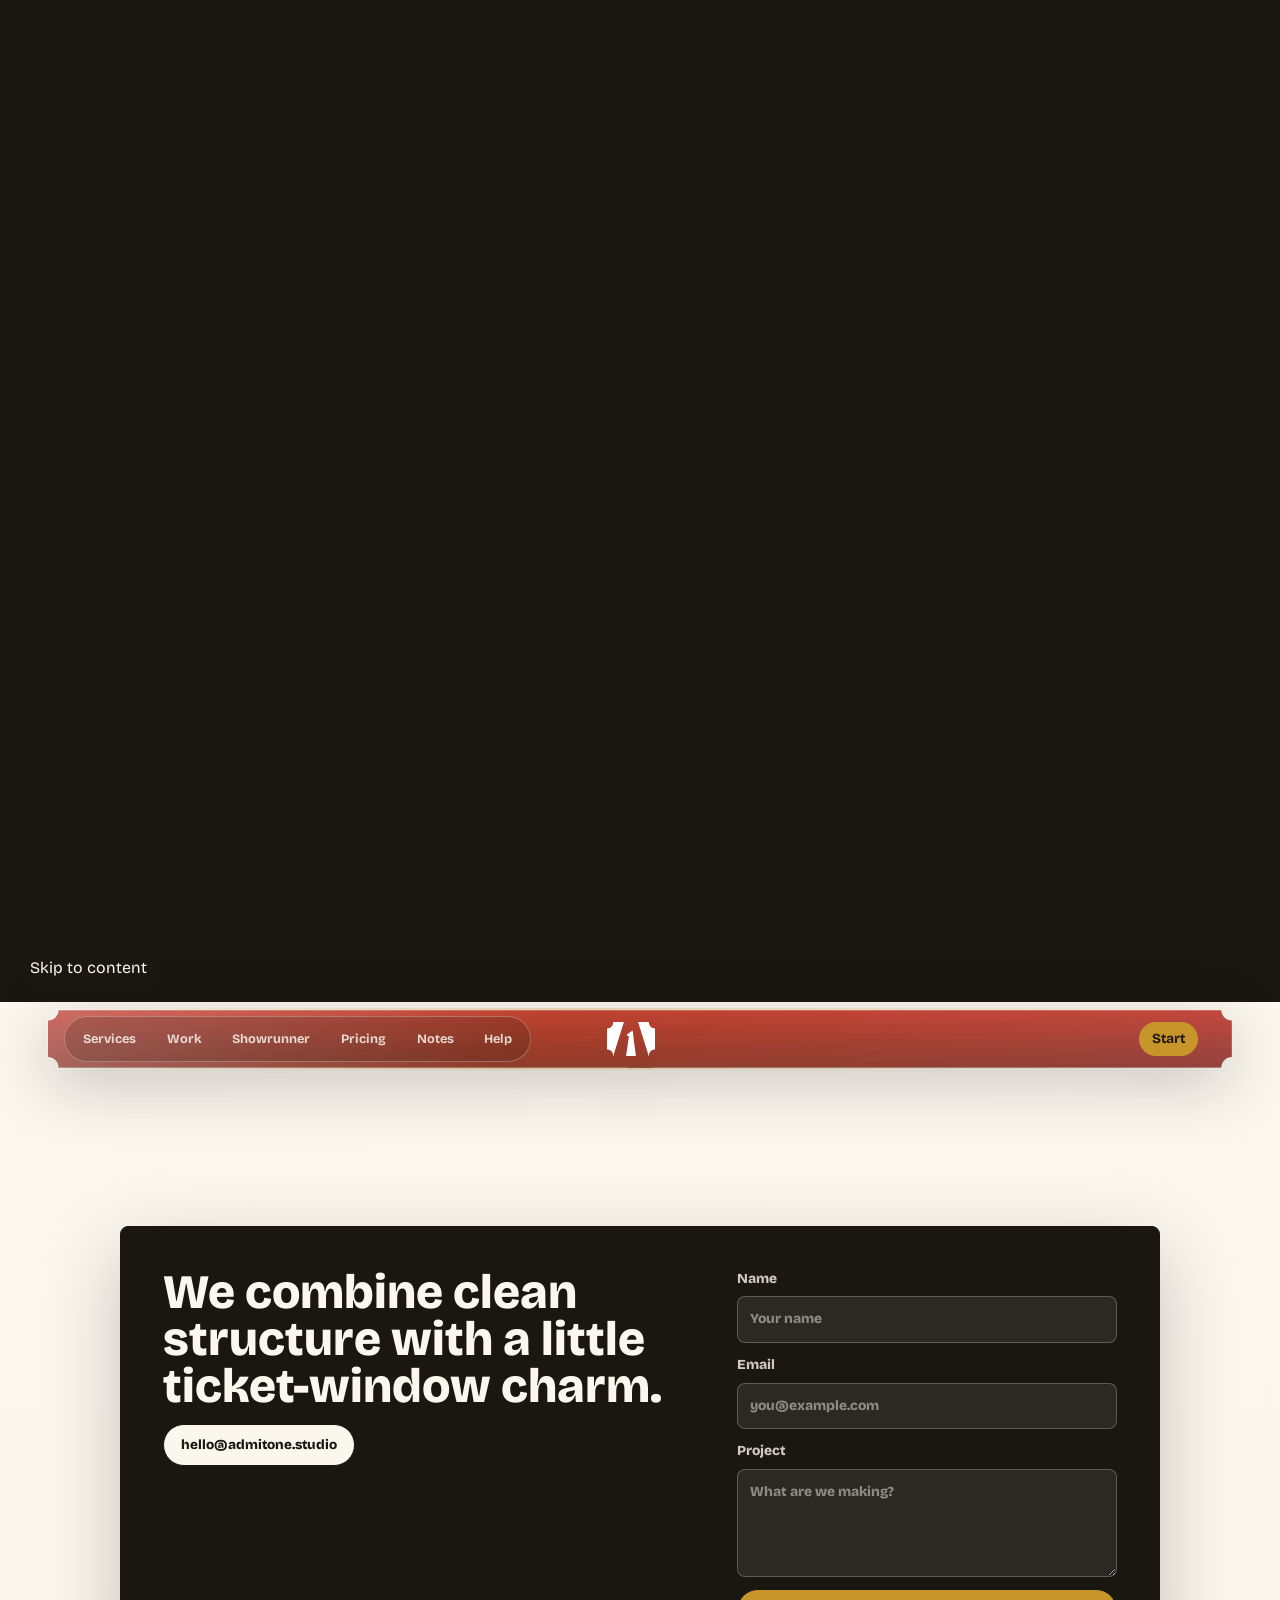
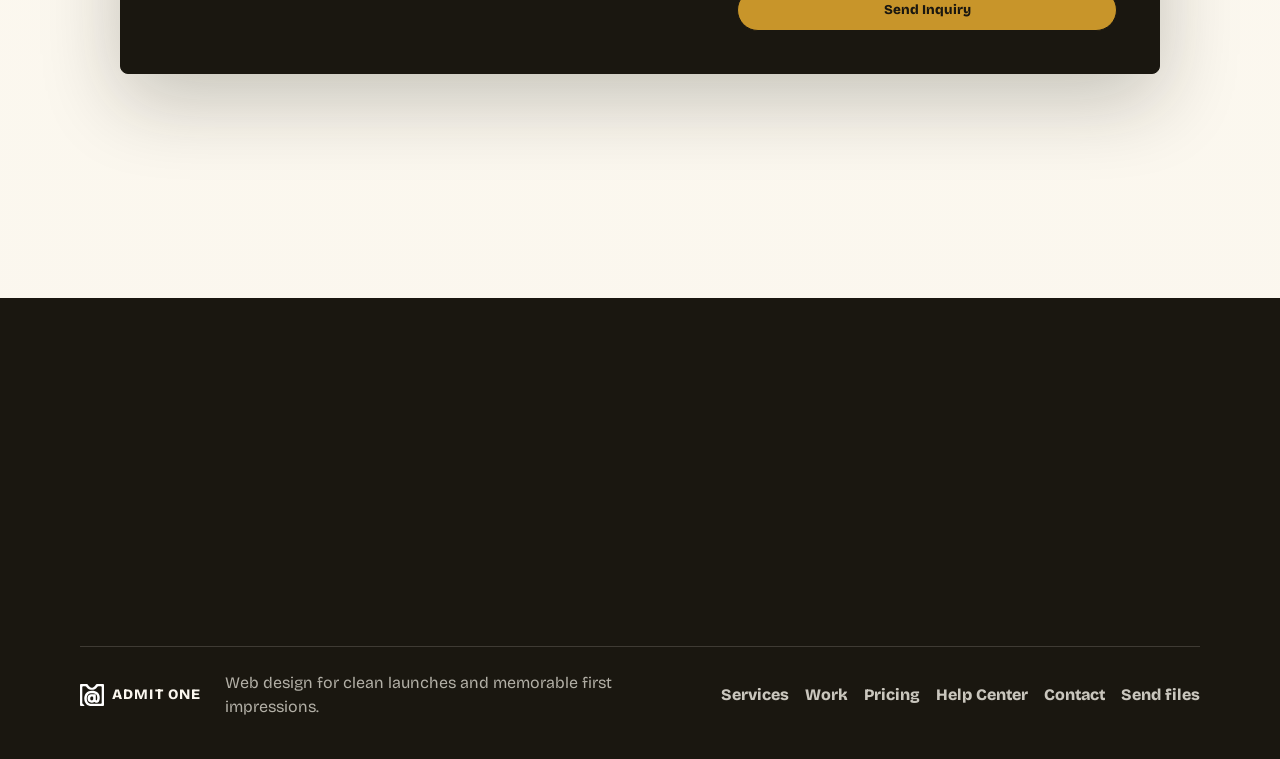
==== commit 432322d1: "Link clients to the original file upload portal" ====
--- a/index.html
+++ b/index.html
@@ -571,6 +571,7 @@
           <a href="#pricing">Pricing</a>
           <a href="resources.html">Help Center</a>
           <a href="#contact">Contact</a>
+          <a href="https://admin.admitonedesign.com/uploads">Send files</a>
         </nav>
       </div>
     </footer>
--- a/css/content.css
+++ b/css/content.css
@@ -11,98 +11,107 @@
   color: var(--muted);
 }
 
-/* Stats */
-.stat-grid {
-  display: grid;
-  grid-template-columns: repeat(2, 1fr);
-  grid-auto-rows: minmax(150px, auto);
-  gap: 12px;
-  margin-top: 34px;
-  text-align: left;
-}
-
-.stat-card {
-  min-height: 150px;
-  padding: 18px;
-  border: 1px solid var(--line-strong);
-  border-radius: var(--radius);
-  background: var(--paper);
-  overflow: hidden;
-}
-
-.stat-card strong {
-  display: block;
-  margin: 8px 0;
-  font-family: var(--serif);
-  font-size: 1.9rem;
-  line-height: 0.95;
-}
-
-.stat-card p,
-.stat-card span {
-  color: var(--muted);
-}
-
-.stat-label {
-  color: var(--red);
-  font-size: 0.75rem;
-  font-weight: 800;
-  text-transform: uppercase;
-  letter-spacing: 0.1em;
-}
-
-.image-stat {
-  position: relative;
-  grid-row: span 2;
-  min-height: 312px;
+/* Intro offerings */
+.intro-offerings {
+  list-style: none;
+  display: grid;
+  grid-template-columns: repeat(3, 1fr);
+  margin: 48px 0 0;
   padding: 0;
-  color: var(--warm);
-  background: var(--black);
-}
-
-.image-stat img {
-  height: 100%;
-  min-height: 312px;
-  object-fit: cover;
-  opacity: 0.74;
-  filter: saturate(0.85);
-}
-
-.image-stat div {
-  position: absolute;
-  left: 18px;
-  right: 18px;
-  bottom: 18px;
-  padding: 16px;
-  border-radius: var(--radius);
-  background: var(--paper);
-  color: var(--black);
-}
-
-.image-stat span {
-  display: block;
-}
-
-.gold-stat {
-  background: var(--gold);
-}
-
-.gold-stat .stat-label,
-.gold-stat p {
-  color: rgba(26, 23, 16, 0.72);
-}
-
-.dark-stat {
-  background: var(--black);
-  color: var(--warm);
-}
-
-.dark-stat .stat-label {
-  color: var(--gold);
-}
-
-.dark-stat p {
-  color: rgba(251, 247, 238, 0.7);
+}
+
+.intro-offerings li {
+  display: grid;
+  justify-items: center;
+  align-content: center;
+  gap: 18px;
+  min-width: 0;
+  min-height: 220px;
+  padding: 32px 20px;
+}
+
+.intro-offerings li + li {
+  border-left: 0;
+}
+
+.offering-icon {
+  display: grid;
+  width: 132px;
+  height: 106px;
+  place-items: center;
+}
+
+.offering-icon svg {
+  width: 100%;
+  overflow: visible;
+  filter: drop-shadow(0 10px 8px rgba(26, 23, 16, 0.16));
+}
+
+.intro-offerings li:nth-child(1) .offering-icon svg {
+  transform: rotate(-2deg);
+}
+
+.intro-offerings li:nth-child(2) .offering-icon svg {
+  transform: rotate(1.5deg);
+}
+
+.intro-offerings li:nth-child(3) .offering-icon svg {
+  transform: rotate(-1deg);
+}
+
+.icon-paper {
+  fill: var(--paper);
+}
+
+.icon-gold {
+  fill: var(--gold);
+}
+
+.icon-red {
+  fill: var(--red);
+}
+
+.icon-black {
+  fill: var(--black);
+}
+
+.icon-soft {
+  fill: #d9cebb;
+}
+
+.icon-outline {
+  stroke: var(--black);
+  stroke-width: 2;
+  stroke-linejoin: round;
+}
+
+.icon-check {
+  fill: none;
+  stroke: var(--black);
+  stroke-width: 5;
+  stroke-linecap: round;
+  stroke-linejoin: round;
+}
+
+.icon-bag-handle {
+  fill: none;
+  stroke: var(--black);
+  stroke-width: 4;
+  stroke-linecap: round;
+}
+
+.icon-cart-handle {
+  fill: none;
+  stroke: var(--black);
+  stroke-width: 8;
+  stroke-linecap: square;
+  stroke-linejoin: round;
+}
+
+.intro-offerings h3 {
+  margin: 0;
+  font-size: clamp(1rem, 2vw, 1.35rem);
+  line-height: 1.1;
 }
 
 /* Showrunner */
@@ -178,54 +187,79 @@
 /* Services */
 .service-row {
   display: grid;
-  grid-template-columns: repeat(4, minmax(0, 1fr));
-  gap: 10px;
-  margin-top: 30px;
-  border: 1px solid var(--line-strong);
-  border-radius: var(--radius);
+  grid-template-columns: repeat(3, minmax(0, 1fr));
+  gap: 18px;
+  margin-top: 42px;
+}
+
+.service-row article {
+  min-height: 440px;
+  display: grid;
+  grid-template-rows: 190px 42px 34px auto;
+  align-items: start;
+  row-gap: 16px;
+  padding: 30px;
+  border: 1px solid var(--line);
+  border-radius: 24px;
   background: var(--paper);
-  overflow: hidden;
-}
-
-.service-row article {
-  min-height: 220px;
-  padding: 18px;
-  border-right: 1px solid var(--line);
-}
-
-.service-row article:last-child {
-  border-right: 0;
+  box-shadow: 0 18px 44px rgba(26, 23, 16, 0.06);
+}
+
+.service-row h3 {
+  align-self: center;
+  margin: 0;
+  font-size: 1.45rem;
+  line-height: 1.1;
 }
 
 .service-row p {
-  margin-bottom: 0;
+  margin: 0;
   color: var(--muted);
   font-size: 0.94rem;
 }
 
-.icon-dot {
-  width: 34px;
-  height: 34px;
-  display: grid;
+.process-step {
+  display: grid;
+  width: 42px;
+  height: 42px;
+  padding: 0;
   place-items: center;
-  margin-bottom: 54px;
-  background: var(--gold);
   border: 1px solid var(--black);
   border-radius: 50%;
   color: var(--black);
-  font-size: 0.75rem;
+  background: var(--gold);
+  font-size: 0.9rem;
   font-weight: 800;
 }
 
-.service-photo {
-  padding: 8px;
-}
-
-.service-photo img {
-  height: 100%;
-  min-height: 204px;
-  object-fit: cover;
-  border-radius: var(--radius);
+.process-graphic {
+  display: grid;
+  width: 100%;
+  min-height: 190px;
+  place-items: center;
+  border-radius: 18px;
+  background: radial-gradient(circle at 50% 55%, rgba(209, 154, 35, 0.17), transparent 68%);
+}
+
+.process-graphic svg {
+  width: min(100%, 220px);
+  overflow: visible;
+  filter: drop-shadow(0 12px 10px rgba(26, 23, 16, 0.13));
+}
+
+.icon-confetti {
+  fill: none;
+  stroke: var(--gold);
+  stroke-width: 5;
+  stroke-linecap: round;
+}
+
+.icon-curtain-fold {
+  fill: none;
+  stroke: var(--black);
+  stroke-width: 4;
+  stroke-linecap: round;
+  opacity: 0.38;
 }
 
 /* Feature grid */
@@ -617,24 +651,13 @@
 }
 
 @media (max-width: 980px) {
-  .stat-grid,
-  .service-row,
   .work-grid,
   .notes-grid {
     grid-template-columns: 1fr 1fr;
   }
 
-  .service-row article:nth-child(2) {
-    border-right: 0;
-  }
-
-  .service-row article:nth-child(1),
-  .service-row article:nth-child(2) {
-    border-bottom: 1px solid var(--line);
-  }
-
-  .image-stat {
-    grid-row: auto;
+  .service-row {
+    grid-template-columns: 1fr;
   }
 
   .notes-grid article:last-child {
@@ -643,7 +666,6 @@
 }
 
 @media (max-width: 760px) {
-  .stat-grid,
   .service-row,
   .feature-grid,
   .work-grid,
@@ -651,16 +673,6 @@
     grid-template-columns: 1fr;
   }
 
-  .service-row article,
-  .service-row article:nth-child(2) {
-    border-right: 0;
-    border-bottom: 1px solid var(--line);
-  }
-
-  .service-row article:last-child {
-    border-bottom: 0;
-  }
-
   .feature-grid article,
   .feature-grid article:nth-child(2n),
   .feature-grid article:nth-last-child(-n + 2) {
@@ -687,9 +699,29 @@
 }
 
 @media (max-width: 430px) {
-  .stat-card,
   .service-row article {
-    padding: 16px;
+    min-height: 400px;
+    grid-template-rows: 160px 42px 34px auto;
+    padding: 22px;
+  }
+
+  .process-graphic {
+    min-height: 160px;
+  }
+
+  .intro-offerings {
+    margin-top: 34px;
+  }
+
+  .intro-offerings li {
+    gap: 12px;
+    min-height: 160px;
+    padding: 24px 8px;
+  }
+
+  .offering-icon {
+    width: 88px;
+    height: 74px;
   }
 
   .feature-grid article {
